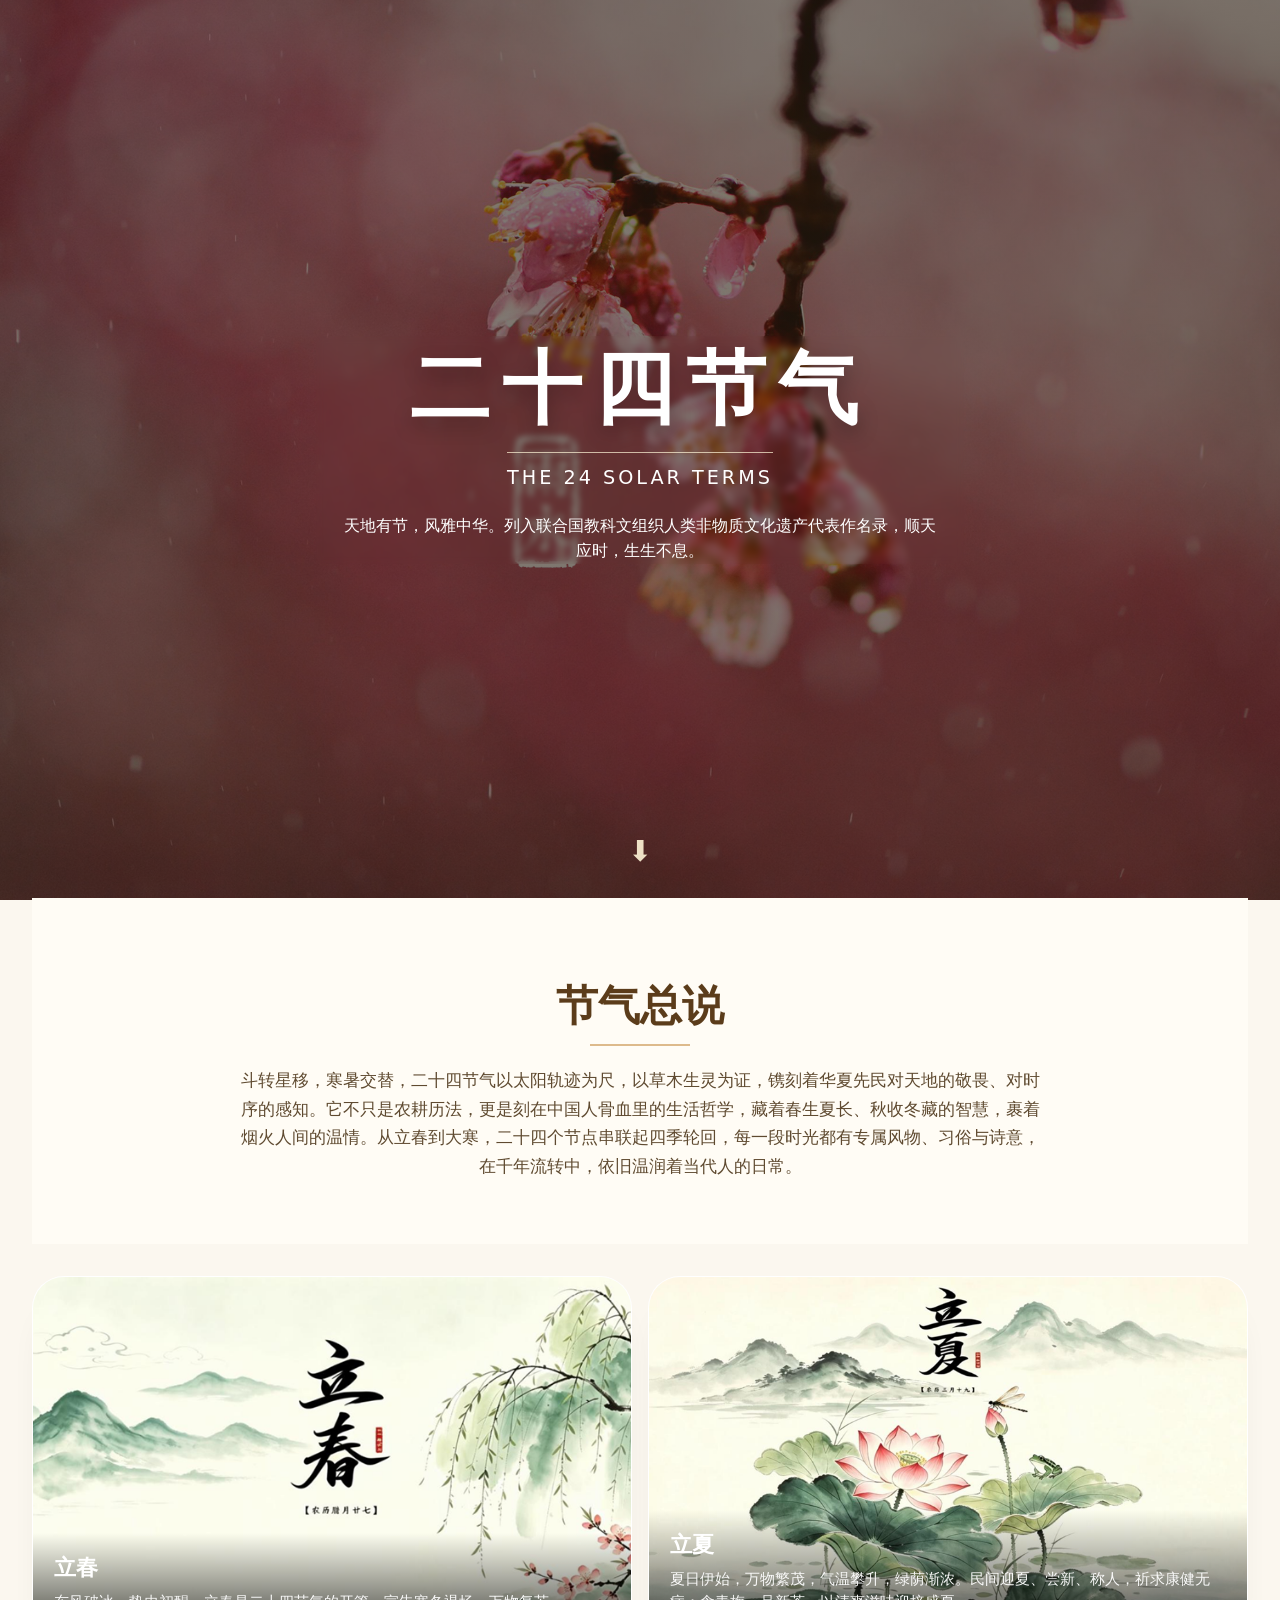
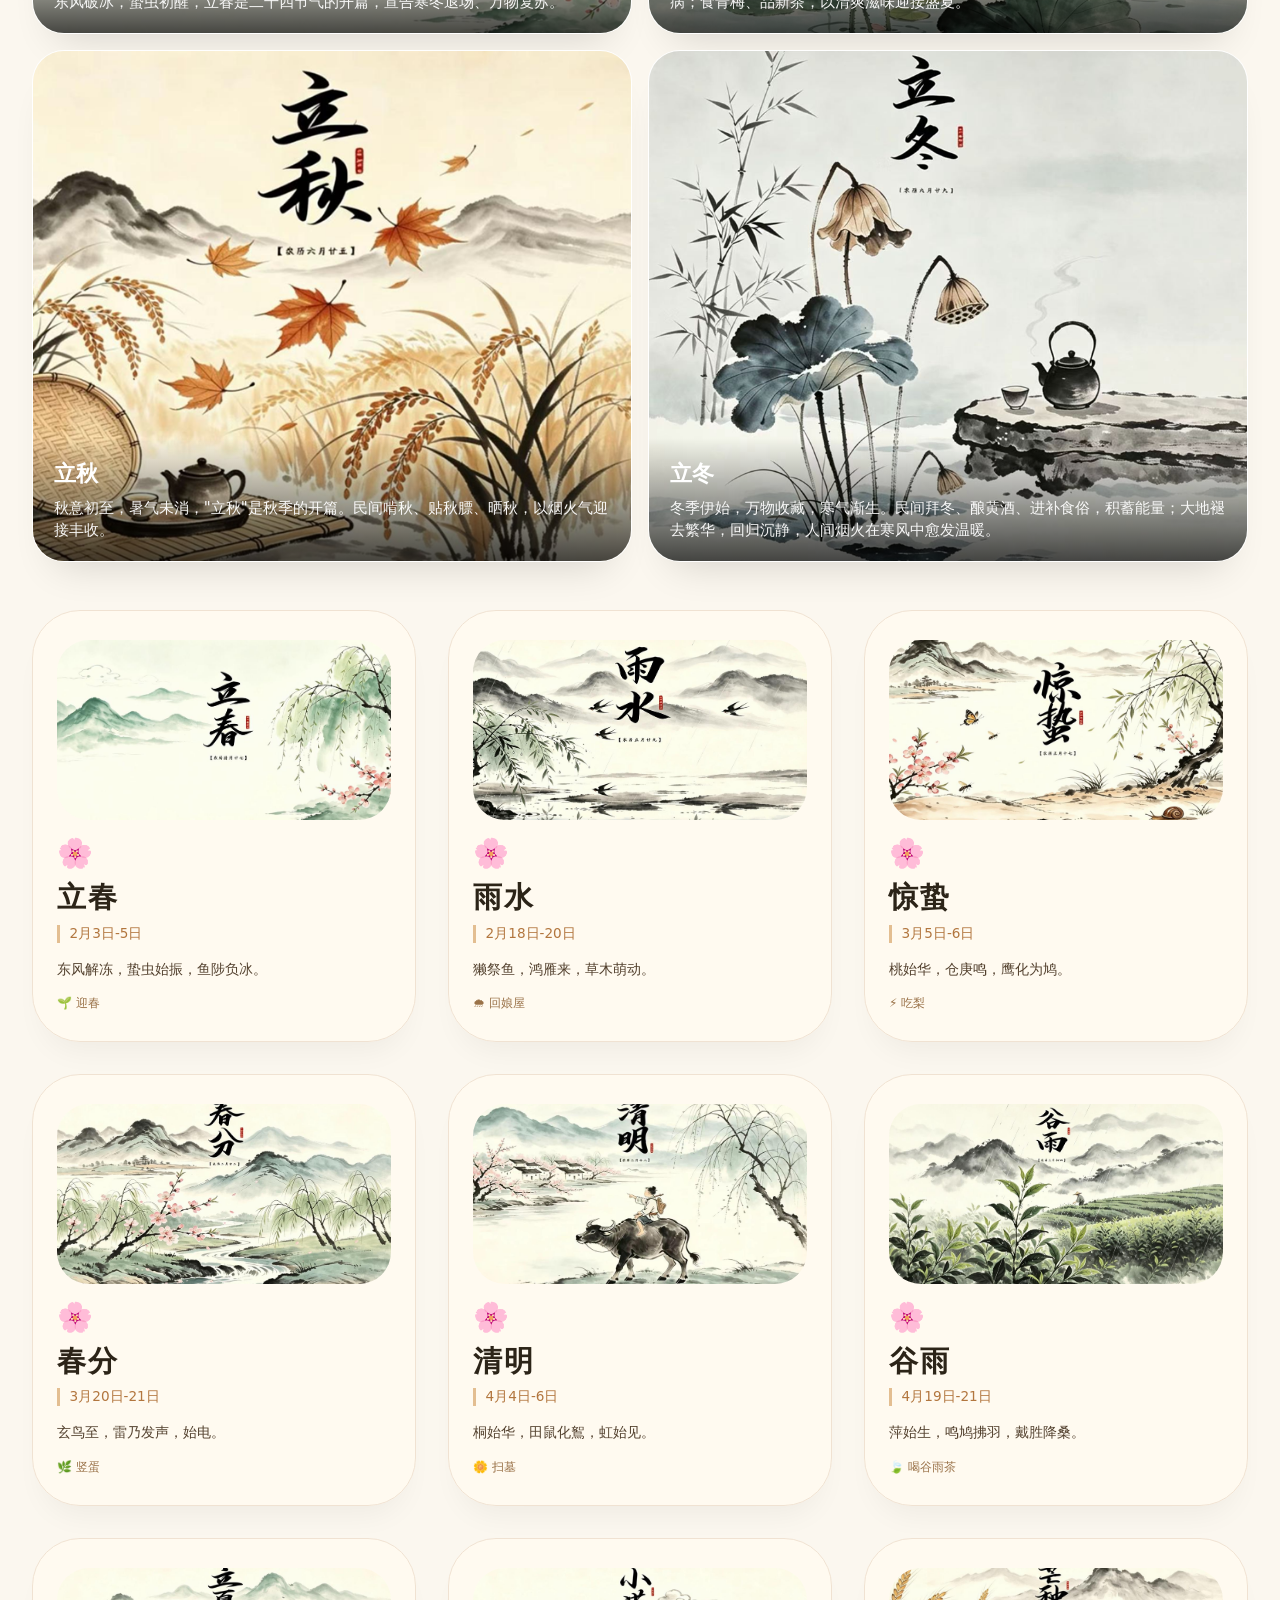
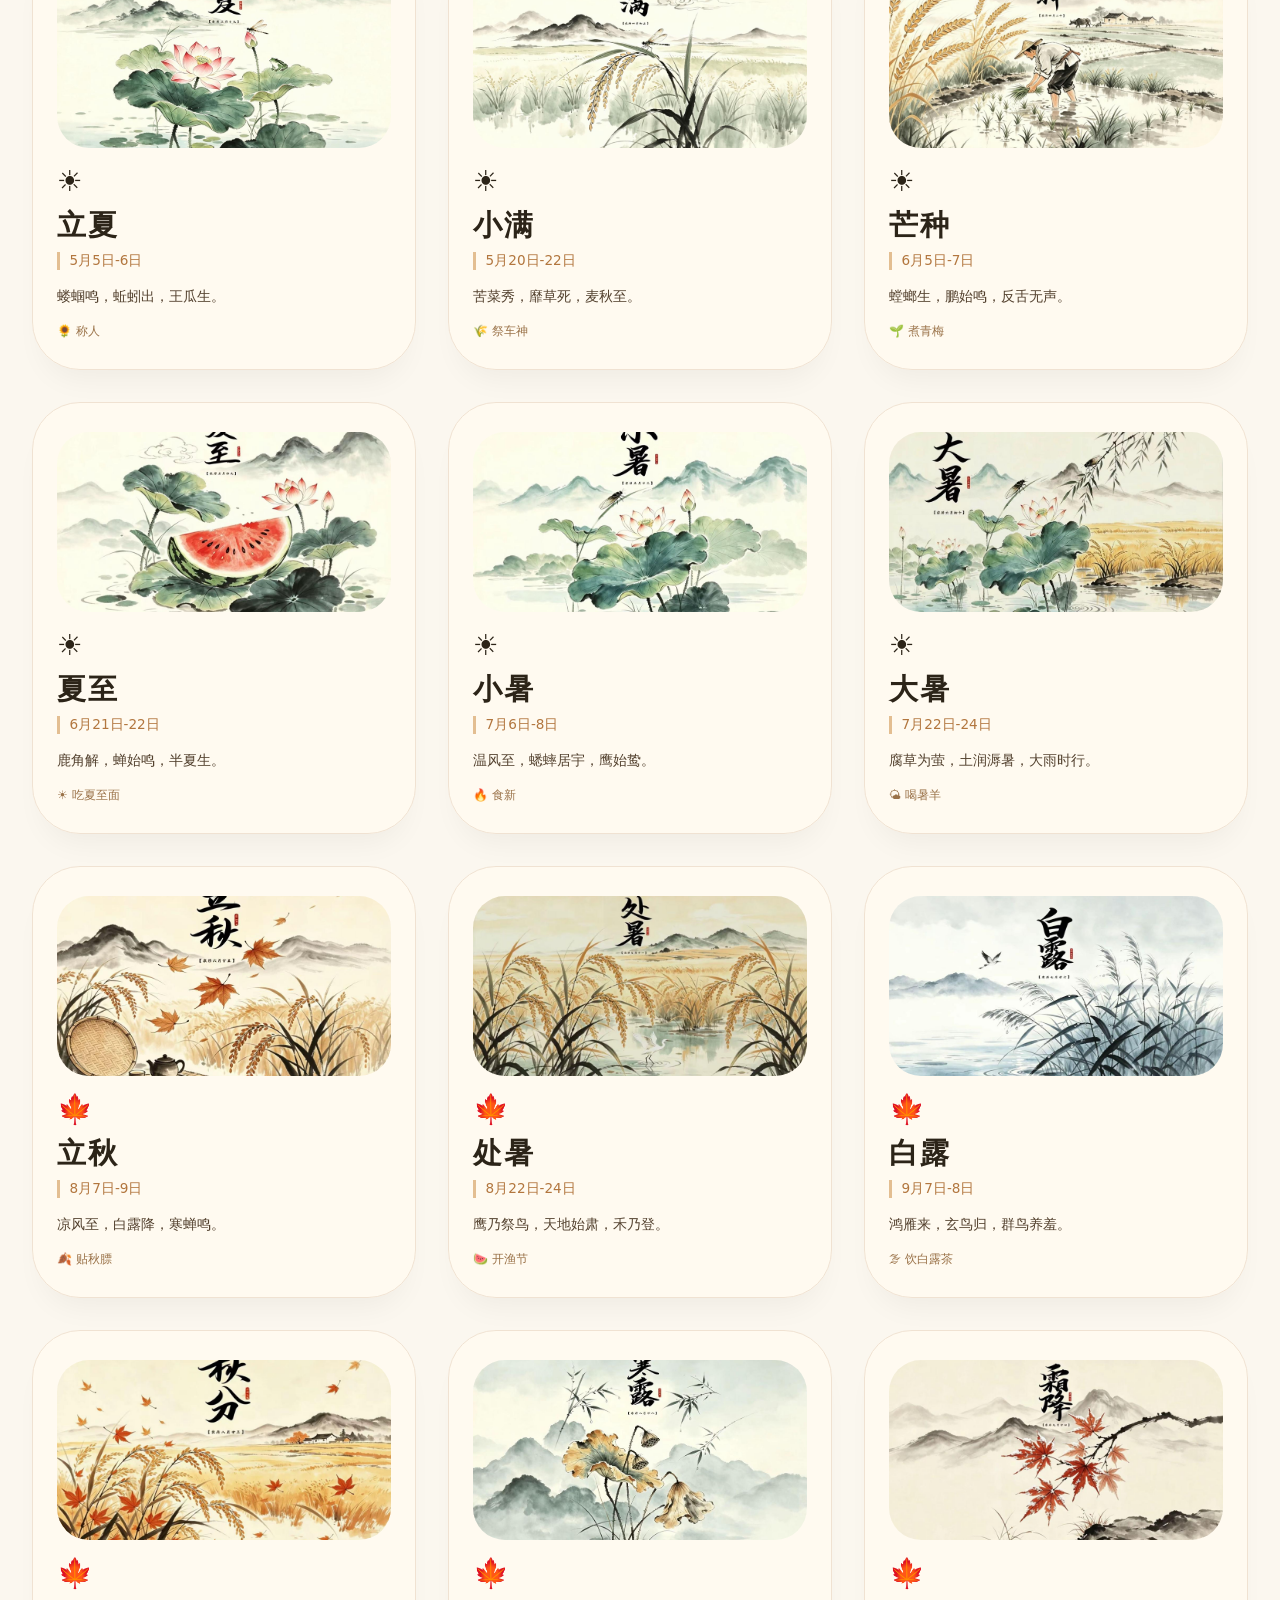
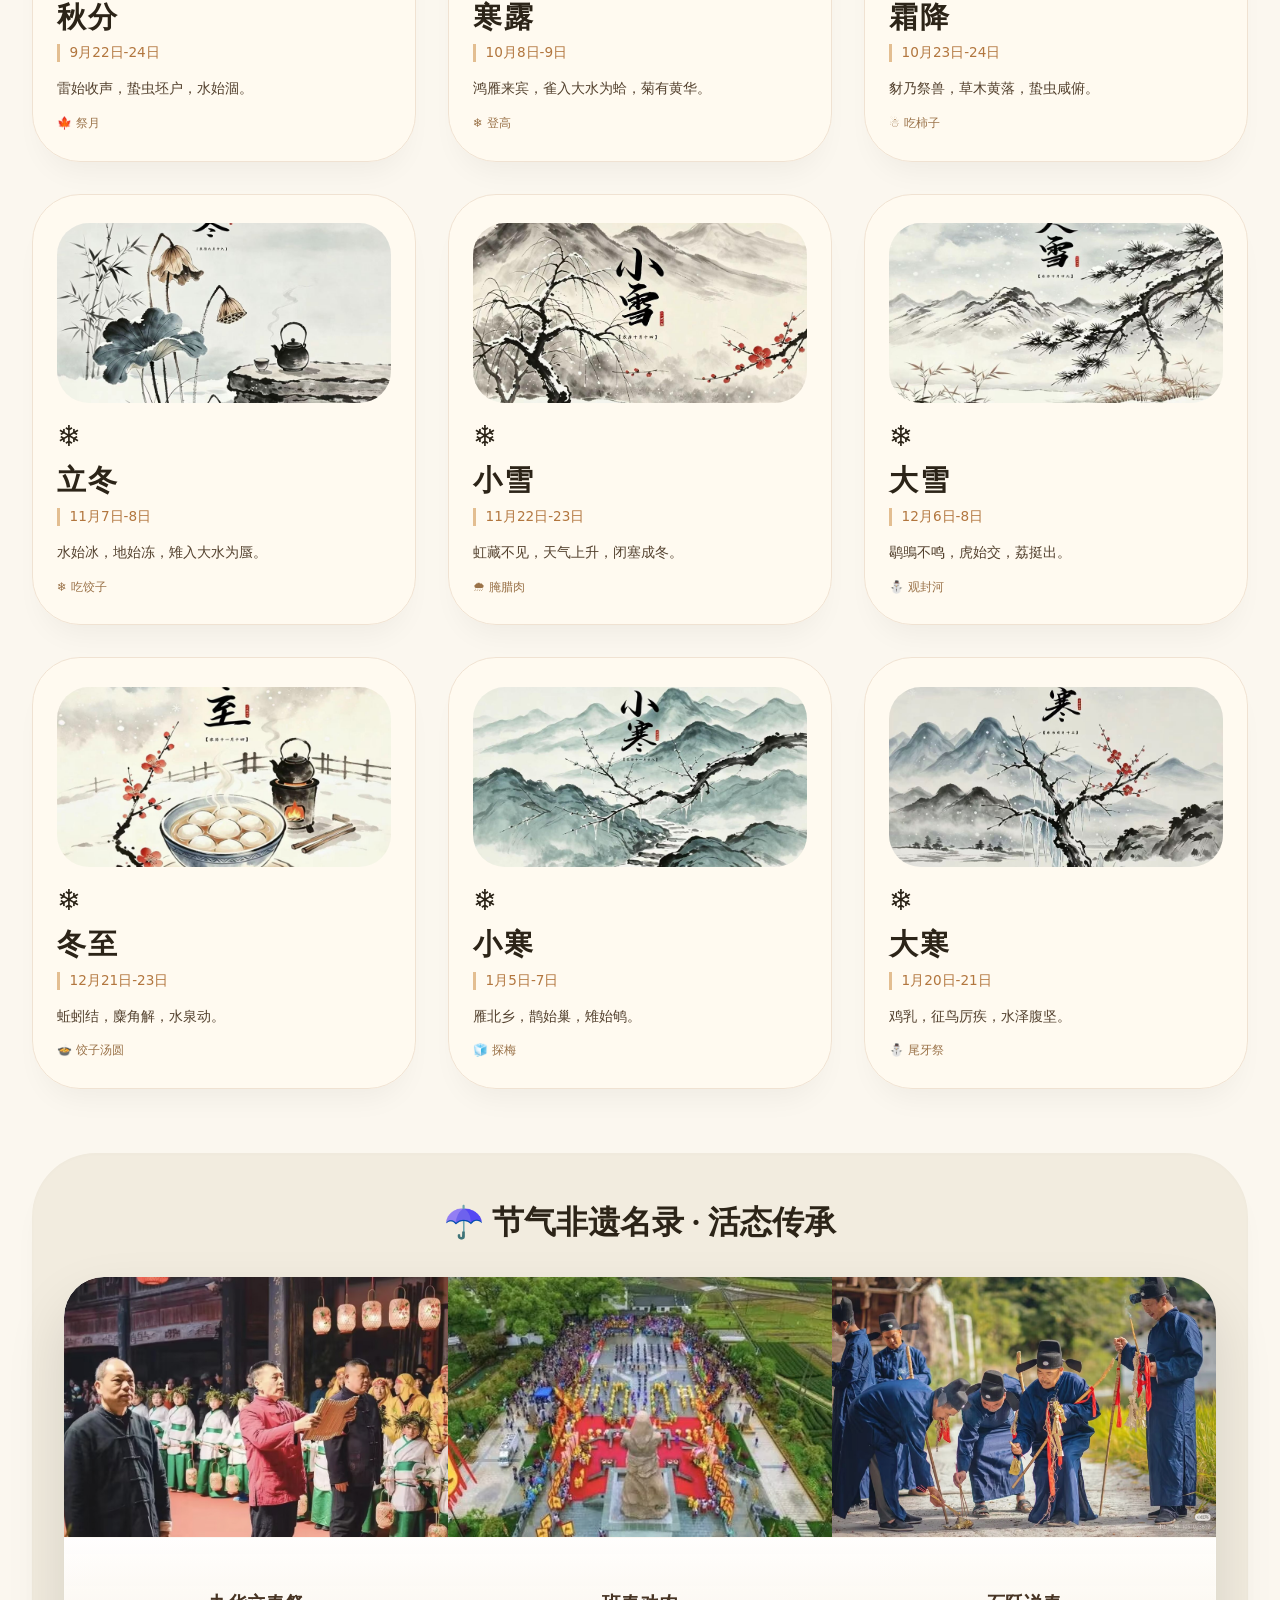
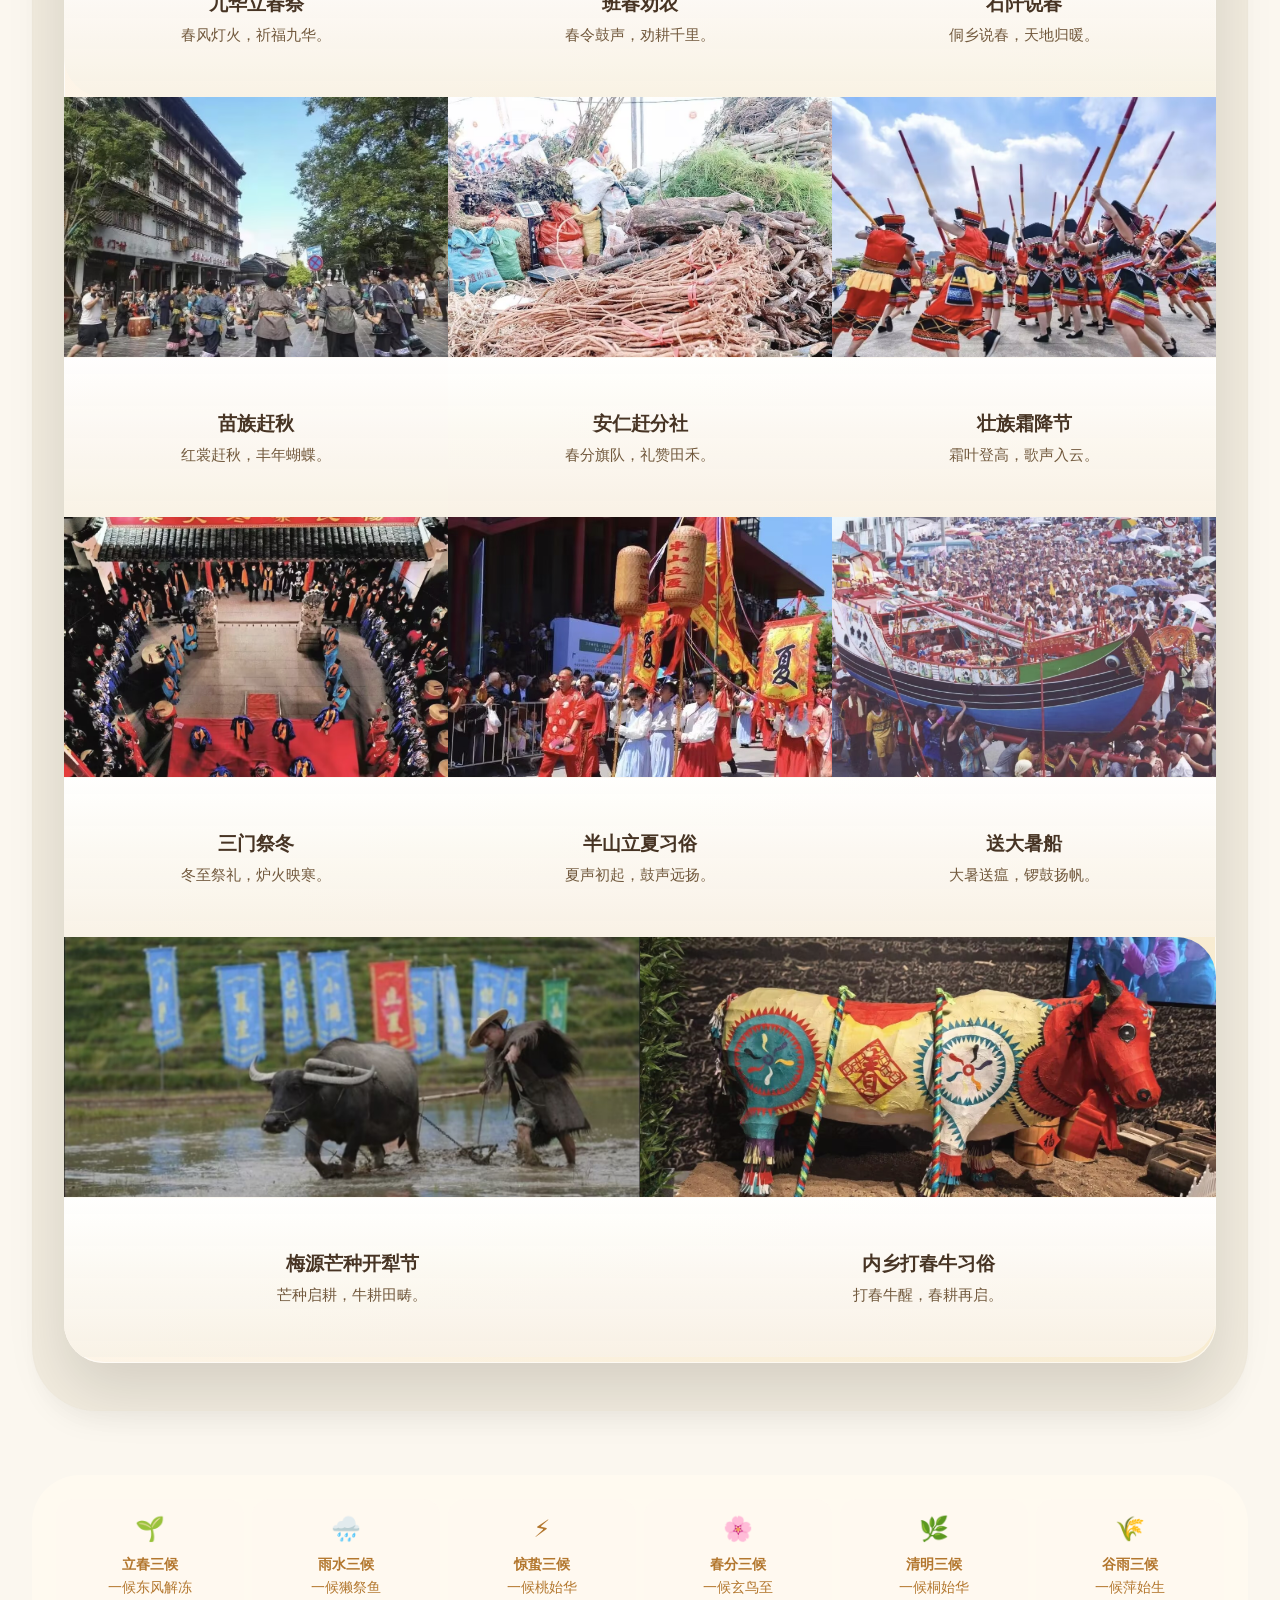
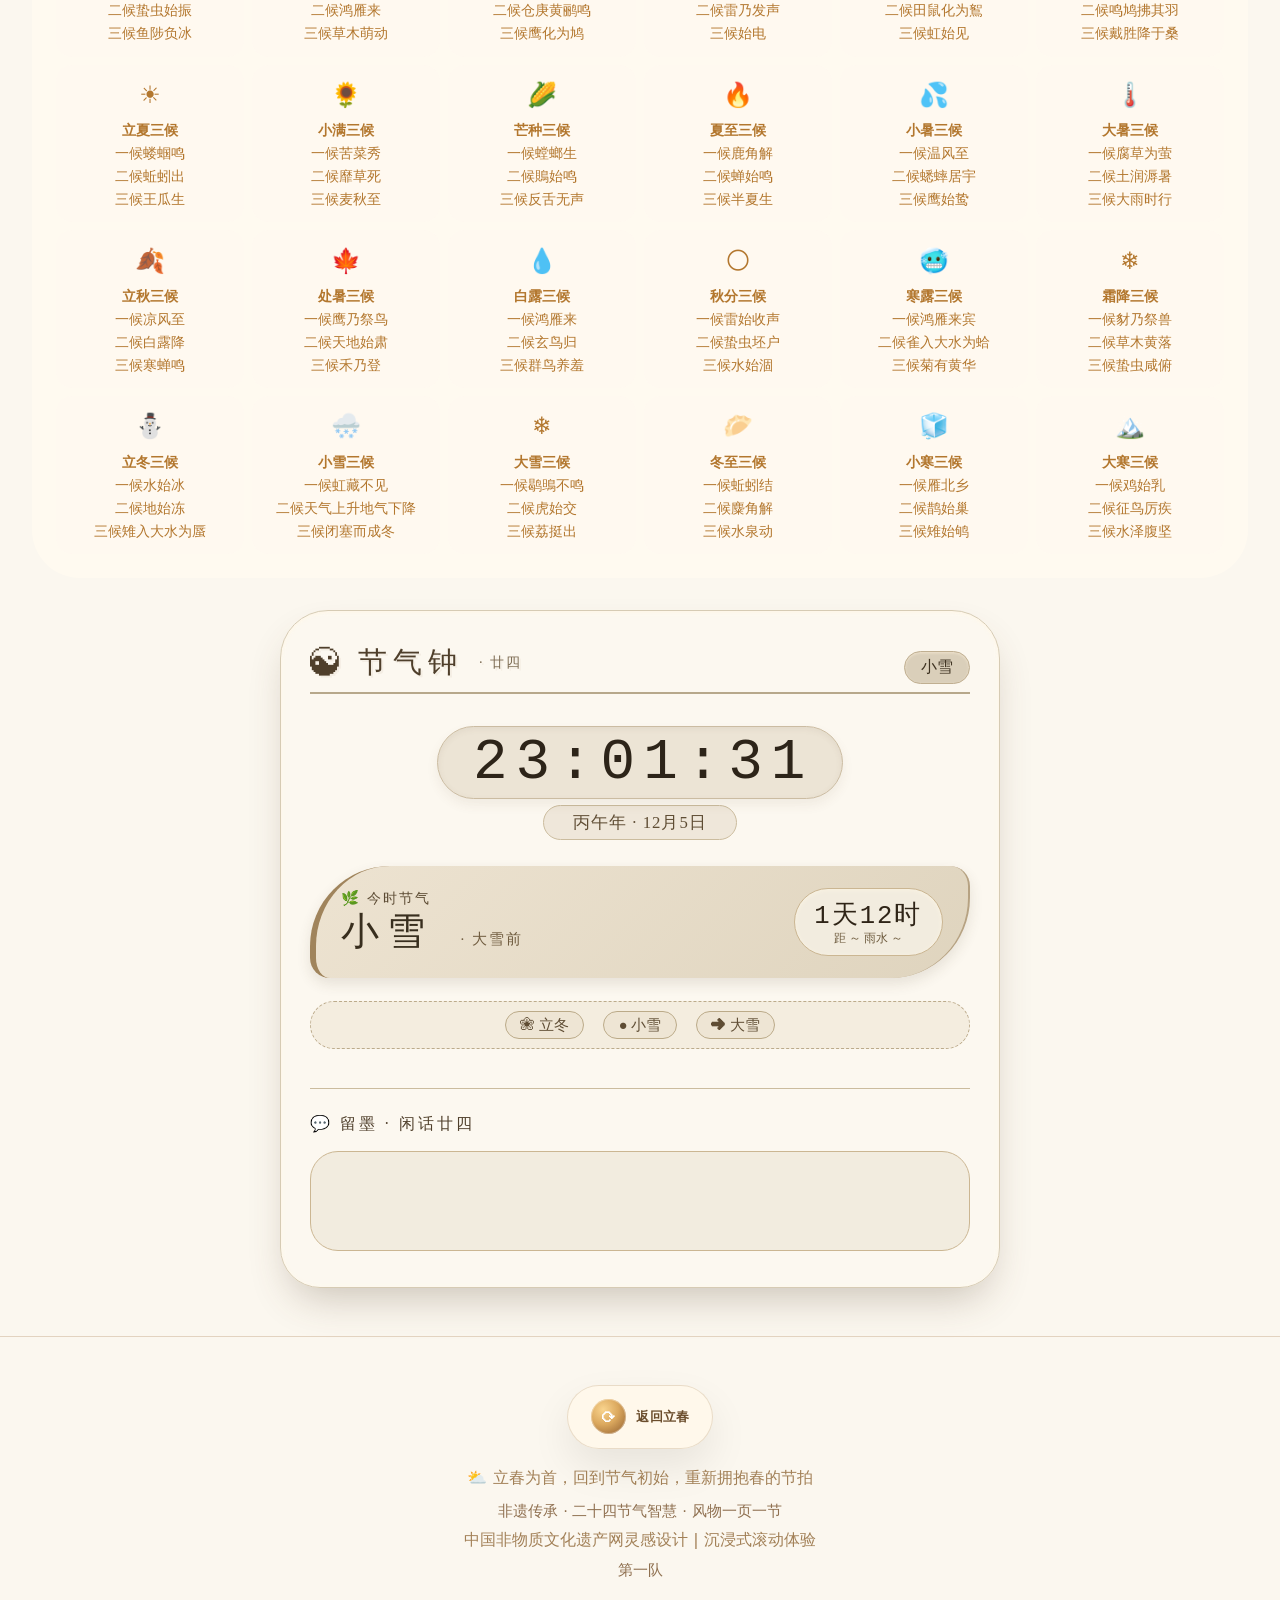
==== index.html @ d9b288ed "加节气钟和对话框" ====
﻿<!DOCTYPE html>
<html lang="zh-CN">
<head>
    <meta charset="UTF-8">
    <meta name="viewport" content="width=device-width, initial-scale=1.0, viewport-fit=cover">
    <title>岁时记·二十四节气 | 非遗文化沉浸式体验</title>
    <!-- 本地化资源：不使用外部 CDN 链接 -->
    <style>
        * {
            margin: 0;
            padding: 0;
            box-sizing: border-box;
        }

        body {
            background-color: #fbf7ef;
            font-family: 'Inter', 'Noto Serif SC', system-ui, sans-serif;
            color: #2c2418;
            overflow-x: hidden;
        }

        /* 平滑滚动 & 视差预备 */
        html {
            scroll-behavior: smooth;
        }

        /* 自定义滚动条保持质感 */
        ::-webkit-scrollbar {
            width: 6px;
        }
        ::-webkit-scrollbar-track {
            background: #ede3d3;
        }
        ::-webkit-scrollbar-thumb {
            background: #c2a071;
            border-radius: 12px;
        }

        /* 全屏 Hero 视差区 */
        .hero-parallax {
            position: relative;
            height: 100vh;
            min-height: 700px;
            /* 使用本地图片：将图片放在与 HTML 同目录，写 url('./background.jpg');
               或放在 images 子文件夹时写 url('./images/bg.jpg'); */
            background: url('./image/背景图雨水.jpg') center/cover no-repeat fixed;
            display: flex;
            align-items: center;
            justify-content: center;
            text-align: center;
            color: white;
            isolation: isolate;
        }
        .hero-parallax::before {
            content: "";
            position: absolute;
            inset: 0;
            background: linear-gradient(120deg, rgba(30, 20, 10, 0.55), rgba(50, 35, 20, 0.65));
            z-index: 1;
        }
        .hero-content {
            position: relative;
            z-index: 2;
            max-width: 900px;
            padding: 0 1.5rem;
            backdrop-filter: blur(3px);
            animation: fadeInUp 1.2s ease-out;
        }
        .slide-section {
            opacity: 0;
            transform: translateY(40px);
            transition: opacity 0.8s ease, transform 0.8s ease;
        }
        .slide-section.reveal {
            opacity: 1;
            transform: translateY(0);
        }
        .slide-left {
            transform: translateX(-40px);
        }
        .slide-right {
            transform: translateX(40px);
        }
        .slide-left.reveal,
        .slide-right.reveal {
            transform: translateX(0);
        }
        .hero-content h1 {
            font-size: 5rem;
            font-weight: 800;
            font-family: 'Noto Serif SC', serif;
            letter-spacing: 12px;
            text-shadow: 0 8px 20px rgba(0,0,0,0.25);
            margin-bottom: 0.5rem;
        }
        .hero-content .sub {
            font-size: 1.2rem;
            letter-spacing: 3px;
            border-top: 1px solid rgba(255,245,215,0.7);
            display: inline-block;
            padding-top: 0.8rem;
            font-weight: 300;
        }
        .hero-content p {
            margin-top: 1.5rem;
            font-size: 1rem;
            max-width: 600px;
            margin-left: auto;
            margin-right: auto;
            line-height: 1.6;
            font-weight: 300;
        }
        .scroll-indicator {
            position: absolute;
            bottom: 32px;
            left: 50%;
            transform: translateX(-50%);
            z-index: 3;
            color: rgba(255,245,215,0.9);
            font-size: 1.8rem;
            animation: bounce 2s infinite;
            cursor: pointer;
        }

        /* 主要容器 */
        .container {
            max-width: 1400px;
            margin: 0 auto;
            padding: 0 2rem;
        }

        /* 节气引言区 */
        .intro-section {
            text-align: center;
            padding: 5rem 1rem 4rem;
            background: #fffcf5;
            margin-top: -2px;
            position: relative;
            z-index: 5;
        }
        .intro-section h2 {
            font-size: 2.6rem;
            font-family: 'Noto Serif SC', serif;
            color: #5b3c1a;
            position: relative;
            display: inline-block;
        }
        .intro-section h2:after {
            content: '';
            position: absolute;
            bottom: -12px;
            left: 20%;
            width: 60%;
            height: 2px;
            background: #ddba8b;
        }
        .intro-text {
            max-width: 800px;
            margin: 2rem auto 0;
            font-size: 1.05rem;
            line-height: 1.7;
            color: #5f4a30;
        }

        .season-gallery {
            margin: 2rem 0 3rem;
            display: grid;
            gap: 1rem;
        }
        .season-row {
            display: grid;
            grid-template-columns: repeat(2, 1fr);
            gap: 1rem;
        }
                                        .season-card {
            position: relative;
            border-radius: 32px;
            overflow: hidden;
            min-height: 260px;
            box-shadow: 0 26px 40px -24px rgba(0,0,0,0.16);
            border: 1px solid rgba(255,255,255,0.7);
            background: #fff;
            opacity: 0;
            transform: translateY(40px);
            transition: opacity 1.2s ease, transform 1.2s ease;
        }
        .season-card.reveal {
            opacity: 1;
            transform: translateY(0);
        }
        .season-card.delay {
            transition-delay: 0.3s;
        }
        .season-card.delay2 {
            transition-delay: 0.6s;
        }
        .season-card.delay3 {
            transition-delay: 0.9s;
        }
        .season-card img {
            width: 100%;
            height: 100%;
            object-fit: cover;
            display: block;
        }
        .season-info {
            position: absolute;
            left: 0;
            right: 0;
            bottom: 0;
            padding: 1.2rem 1.3rem;
            background: linear-gradient(180deg, rgba(0,0,0,0) 0%, rgba(0,0,0,0.72) 100%);
            color: #fff;
        }
        .season-info h3 {
            margin: 0 0 0.5rem;
            font-size: 1.4rem;
            font-family: 'Noto Serif SC', serif;
        }
        .season-info p {
            margin: 0;
            font-size: 0.95rem;
            line-height: 1.5;
            color: rgba(255,255,255,0.94);
        }

        /* 节气卡片网格 + 微视差滚动触发效果 */
        /* 全屏节气展示 */
        #termFullView {
            display: none;
            position: fixed;
            inset: 0;
            z-index: 1200;
            background: #000 center/cover no-repeat fixed;
            justify-content: center;
            align-items: center;
            color: #fff;
            opacity: 0;
            transition: opacity 420ms ease;
        }
        #termFullView.active { opacity: 1; }
        #termFullView .overlay {
            position: absolute;
            inset: 0;
            background: rgba(6,6,6,0.45);
            backdrop-filter: blur(4px);
        }
        #termFullView .term-card {
            position: relative;
            z-index: 2;
            max-width: 1100px;
            width: calc(100% - 4rem);
            margin: 2rem;
            background: linear-gradient(180deg, rgba(255,255,255,0.04), rgba(0,0,0,0.18));
            border-radius: 18px;
            padding: 2rem;
            box-shadow: 0 30px 60px rgba(0,0,0,0.6);
        }
        #termFullView .term-card h2 { margin: 0 0 0.6rem; font-family: 'Noto Serif SC', serif; font-size: 2.6rem; }
        #termFullView .term-card p { color: rgba(255,255,255,0.95); line-height:1.8; }
        #termFullView .term-card .term-content { font-size: 1.05rem; max-height: 42vh; overflow: auto; }
        #termFullView .term-card .term-poem { margin-top:1rem; color:#f6e8d1; font-style:italic; font-size:0.98rem; }
        #termFullView .close-full {
            position: absolute;
            top: 26px;
            right: 28px;
            z-index: 1300;
            background: rgba(0,0,0,0.45);
            border: 1px solid rgba(255,255,255,0.08);
            color: #fff;
            padding: 0.6rem 0.9rem;
            border-radius: 999px;
            cursor: pointer;
            font-size: 1rem;
        }
        #termFullView .term-full-nav {
            position: absolute;
            top: 24px;
            left: 50%;
            transform: translateX(-50%);
            width: min(90%, 1100px);
            z-index: 1300;
            background: rgba(0,0,0,0.34);
            backdrop-filter: blur(10px);
            border: 1px solid rgba(255,255,255,0.15);
            border-radius: 14px;
            overflow: hidden;
        }
        #termFullView .term-full-nav:hover .thumbs-wrap {
            max-height: 340px;
            opacity: 1;
        }
        #termFullView .nav-head {
            display: flex;
            align-items: center;
            justify-content: space-between;
            padding: 0.9rem 1rem;
            color: #f9f2de;
            font-size: 0.95rem;
            letter-spacing: 0.04em;
            cursor: pointer;
        }
        #termFullView .nav-head span {
            color: #ffdca4;
            font-weight: 600;
        }
        #termFullView .thumbs-wrap {
            max-height: 0;
            overflow-y: auto;
            transition: max-height 280ms ease, opacity 220ms ease;
            opacity: 0;
            border-top: 1px solid rgba(255,255,255,0.12);
            background: rgba(0,0,0,0.45);
        }
        #termFullView .nav-thumb-list {
            display: grid;
            grid-template-columns: repeat(auto-fit, minmax(140px, 1fr));
            gap: 0.65rem;
            padding: 0.75rem 1rem 0.95rem;
        }
        #termFullView .nav-thumb {
            border-radius: 16px;
            overflow: hidden;
            background: rgba(255,255,255,0.08);
            box-shadow: inset 0 0 0 1px rgba(255,255,255,0.06);
            cursor: pointer;
            transition: transform 180ms ease, box-shadow 180ms ease;
            display: grid;
            grid-template-rows: 110px auto;
        }
        #termFullView .nav-thumb:hover,
        #termFullView .nav-thumb.active {
            transform: translateY(-2px);
            box-shadow: 0 18px 30px rgba(0,0,0,0.22);
        }
        #termFullView .nav-thumb .thumb-image {
            background-size: cover;
            background-position: center;
            min-height: 110px;
        }
        #termFullView .nav-thumb .thumb-label {
            padding: 0.8rem 0.85rem;
            color: #fff;
            font-size: 0.85rem;
            line-height: 1.4;
            background: rgba(0,0,0,0.4);
        }
        #termFullView .nav-thumb .thumb-label strong {
            display: block;
            color: #ffe5b0;
            font-size: 0.92rem;
            margin-bottom: 0.25rem;
        }
        #termFullView .nav-thumb .thumb-label small {
            display: block;
            color: rgba(255,255,255,0.72);
            font-size: 0.78rem;
        }
        /* 左右点击区域切换 */
        #termFullView .nav-left, #termFullView .nav-right {
            position: absolute;
            top: 0; bottom: 0;
            width: 28%;
            z-index: 1250;
            cursor: pointer;
        }
        #termFullView .nav-left { left: 0; }
        #termFullView .nav-right { right: 0; }
        /* 小提示箭头（可保留或隐藏） */
        #termFullView .nav-left:after, #termFullView .nav-right:after {
            content: '';
            position: absolute;
            top: 50%; transform: translateY(-50%);
            width: 48px; height: 48px; opacity: 0.18;
            background-size: contain; background-repeat: no-repeat;
        }
        #termFullView .nav-left:after { left: 24px; background-image: url('data:image/svg+xml;utf8,<svg xmlns="http://www.w3.org/2000/svg" width="48" height="48"><polyline points="32,12 16,24 32,36" stroke="%23fff" stroke-width="3" fill="none" stroke-linecap="round" stroke-linejoin="round"/></svg>'); }
        #termFullView .nav-right:after { right: 24px; background-image: url('data:image/svg+xml;utf8,<svg xmlns="http://www.w3.org/2000/svg" width="48" height="48"><polyline points="16,12 32,24 16,36" stroke="%23fff" stroke-width="3" fill="none" stroke-linecap="round" stroke-linejoin="round"/></svg>'); }
        .grid {
            display: grid;
            grid-template-columns: repeat(auto-fill, minmax(300px, 1fr));
            gap: 2rem;
            margin: 3rem 0 4rem;
        }
        .card {
            background: rgba(255, 250, 240, 0.9);
            border-radius: 48px;
            padding: 1.8rem 1.5rem;
            transition: all 0.4s cubic-bezier(0.2, 0.9, 0.4, 1.1);
            box-shadow: 0 20px 30px -12px rgba(0, 0, 0, 0.05);
            cursor: pointer;
            border: 1px solid #f0e2d2;
            backdrop-filter: blur(2px);
            opacity: 0;
            transform: translateY(35px);
            transition: opacity 0.7s ease, transform 0.6s ease, box-shadow 0.3s;
        }
        .card-image {
            width: 100%;
            height: 180px;
            overflow: hidden;
            border-radius: 32px;
            margin-bottom: 1rem;
        }
        .card-image img {
            width: 100%;
            height: 100%;
            object-fit: cover;
            display: block;
        }
        .card.reveal {
            opacity: 1;
            transform: translateY(0);
        }
        .card:hover {
            transform: translateY(-8px) scale(1.01);
            background: #ffffff;
            box-shadow: 0 30px 40px -18px rgba(80, 50, 20, 0.25);
            border-color: #e2cfb5;
        }
        .season-icon {
            font-size: 1.8rem;
            margin-bottom: 0.5rem;
        }
        .card h3 {
            font-size: 1.8rem;
            font-weight: 700;
            font-family: 'Noto Serif SC', serif;
            margin: 0.3rem 0 0.4rem;
            letter-spacing: 2px;
        }
        .card-date {
            font-size: 0.85rem;
            color: #b2763e;
            margin-bottom: 1rem;
            border-left: 3px solid #e3be91;
            padding-left: 0.6rem;
        }
        .card-desc {
            font-size: 0.9rem;
            line-height: 1.45;
            color: #53412e;
        }
        .custom-tag {
            margin-top: 1rem;
            font-size: 0.75rem;
            color: #9a7248;
            font-weight: 500;
        }

        /* 非遗专题滚动区 — 类似官方展示模块 */
        .heritage-section {
            background: #f2ecdf;
            border-radius: 64px;
            padding: 3rem 2rem;
            margin: 2rem 0 4rem;
            box-shadow: inset 0 1px 4px rgba(0,0,0,0.02), 0 20px 30px -10px rgba(0,0,0,0.05);
        }
        .section-title {
            text-align: center;
            font-size: 2rem;
            font-weight: 600;
            font-family: 'Noto Serif SC', serif;
            margin-bottom: 2rem;
        }
        .section-title i {
            color: #c1945b;
            margin-right: 10px;
        }
        .heritage-bar {
            display: flex;
            align-items: stretch;
            gap: 0;
            margin-top: 1.5rem;
            overflow-x: auto;
            overflow-y: hidden;
            min-height: 420px;
            padding-bottom: 0.35rem;
            transition: transform 260ms ease;
            scroll-behavior: smooth;
            perspective: 1800px;
            background: linear-gradient(90deg, rgba(254,245,232,0.96), rgba(248,236,209,0.98));
            border-radius: 40px;
            box-shadow: inset 0 0 0 1px rgba(255,255,255,0.65), 0 28px 60px rgba(0,0,0,0.12);
        }
        .heritage-bar::-webkit-scrollbar { height: 10px; }
        .heritage-bar::-webkit-scrollbar-thumb { background: rgba(148, 110, 54, 0.35); border-radius: 999px; }
        .heritage-section:hover .heritage-bar {
            transform: scale(1.01);
        }
        .heritage-bar:hover .heritage-block:not(:hover) {
            flex: 0.35 1 0;
            opacity: 0.72;
            transform: translateY(8px) rotateX(3deg) scale(0.96);
        }
        .heritage-bar:hover .heritage-block:nth-child(odd):not(:hover) {
            transform: translateY(10px) rotateX(3deg) rotateY(4deg) scale(0.96);
        }
        .heritage-bar:hover .heritage-block:nth-child(even):not(:hover) {
            transform: translateY(10px) rotateX(3deg) rotateY(-4deg) scale(0.96);
        }
        .heritage-block {
            position: relative;
            flex: 1 1 calc((100% - 0rem) / 11);
            min-width: 6rem;
            min-height: 420px;
            display: flex;
            flex-direction: column;
            border-radius: 0;
            overflow: hidden;
            background: transparent;
            transform-style: preserve-3d;
            transition: flex 420ms cubic-bezier(0.22, 1, 0.36, 1), transform 420ms cubic-bezier(0.22, 1, 0.36, 1), box-shadow 420ms cubic-bezier(0.22, 1, 0.36, 1), opacity 420ms ease;
            transform-origin: center center;
            cursor: pointer;
        }
        .heritage-block:first-child {
            border-top-left-radius: 40px;
            border-bottom-left-radius: 40px;
        }
        .heritage-block:last-child {
            border-top-right-radius: 40px;
            border-bottom-right-radius: 40px;
        }
        .heritage-block:hover,
        .heritage-block:focus-within {
            flex: 6 1 0;
            transform: translateY(-28px) rotateX(10deg) rotateY(2deg) scale(1.08);
            box-shadow: 0 50px 140px rgba(0,0,0,0.34);
            opacity: 1;
            z-index: 3;
        }
        .heritage-block:hover::after {
            content: '';
            position: absolute;
            inset: 0;
            box-shadow: inset 0 0 0 1px rgba(255,255,255,0.15), 0 18px 40px rgba(0,0,0,0.18);
            pointer-events: none;
            opacity: 1;
            transition: opacity 260ms ease;
        }
        .heritage-block::before {
            content: '';
            position: absolute;
            inset: 0;
            background: rgba(255,255,255,0.045);
            pointer-events: none;
        }
        .heritage-block .block-image {
            min-height: 260px;
            background-size: cover;
            background-position: center;
            transition: transform 260ms ease;
        }
        .heritage-block:hover .block-image {
            transform: scale(1.08) translateY(-6px);
        }
        .heritage-block .block-caption {
            padding: 1.4rem 1.2rem 1.2rem;
            text-align: center;
            flex: 1;
            display: flex;
            flex-direction: column;
            justify-content: center;
            gap: 0.6rem;
            background: linear-gradient(180deg, rgba(255,255,255,0.94), rgba(248,241,228,0.92));
            border-top: 1px solid rgba(255,255,255,0.45);
        }
        .heritage-block h4 {
            margin: 0;
            font-size: 1.18rem;
            color: #3f2b1a;
            line-height: 1.2;
        }
        .heritage-block p {
            margin: 0;
            color: #6b5134;
            font-size: 0.92rem;
            line-height: 1.55;
            max-height: 5rem;
            overflow: hidden;
            text-overflow: ellipsis;
        }
        .heritage-block .block-extra {
            position: absolute;
            left: 0;
            right: 0;
            bottom: 0;
            padding: 1rem 1rem 1.2rem;
            background: rgba(16,16,16,0.75);
            color: #fff;
            transform: translateY(100%);
            opacity: 0;
            transition: transform 260ms ease, opacity 260ms ease;
            backdrop-filter: blur(10px);
            display: flex;
            flex-direction: column;
            gap: 0.6rem;
        }
        .heritage-block:hover .block-extra,
        .heritage-block:focus-within .block-extra {
            transform: translateY(0);
            opacity: 1;
        }
        .heritage-block .block-extra h5 {
            margin: 0;
            font-size: 1rem;
            color: #ffe9b7;
            letter-spacing: 0.04em;
        }
        .heritage-block .block-extra p {
            margin: 0;
            font-size: 0.88rem;
            line-height: 1.6;
            color: rgba(255,255,255,0.9);
        }
        .heritage-block .detail-image {
            min-height: 120px;
            background-size: cover;
            background-position: center;
            border-radius: 18px;
            opacity: 0.95;
        }
        @media (max-width: 1300px) {
            .heritage-bar {
                flex-wrap: wrap;
            }
            .heritage-block {
                min-width: calc(33.333% - 0.75rem);
            }
            .heritage-block:hover,
            .heritage-block:focus-within {
                flex: 1 1 calc(33.333% - 0.75rem);
            }
        }
        @media (max-width: 900px) {
            .heritage-block {
                min-width: calc(50% - 0.75rem);
            }
            .heritage-block:hover,
            .heritage-block:focus-within {
                flex: 1 1 calc(50% - 0.75rem);
            }
        }
        @media (max-width: 640px) {
            .heritage-bar {
                flex-wrap: nowrap;
                overflow-x: auto;
                min-height: auto;
            }
            .heritage-block {
                min-width: 80vw;
                flex: 0 0 80vw;
            }
            .heritage-block:hover,
            .heritage-block:focus-within {
                flex: 0 0 90vw;
            }
        }
        @media (max-width: 720px) {
            .heritage-bar {
                flex-direction: column;
            }
            .heritage-block {
                min-width: 100%;
                flex: 1 1 auto;
            }
            .heritage-block:hover,
            .heritage-block:focus-within {
                transform: none;
            }
        }

        /* 节气韵味花信风格 */
        .flower-news {
            display: grid;
            grid-template-columns: repeat(6, 1fr);
            gap: 0.5rem;
            background: #fffaf0;
            border-radius: 48px;
            padding: 1.5rem;
            margin: 2rem 0;
            font-size: 0.9rem;
            line-height: 1.6;
        }
        .flower-item {
            text-align: center;
            padding: 0.7rem 0.5rem;
            border-radius: 16px;
            background: rgba(255, 248, 240, 0.6);
            transition: transform 0.2s ease, background 0.2s ease;
        }
        .flower-item:hover {
            background: rgba(255, 255, 245, 1);
            transform: translateY(-2px);
        }
        .flower-item span {
            display: block;
            font-size: 1.5rem;
            margin-bottom: 0.3rem;
        }
        /* 三候列表响应式适配 */
        @media (max-width: 1200px) {
            .flower-news { grid-template-columns: repeat(4, 1fr); }
        }
        @media (max-width: 900px) {
            .flower-news { grid-template-columns: repeat(3, 1fr); }
        }
        @media (max-width: 600px) {
            .flower-news { grid-template-columns: repeat(2, 1fr); }
        }
        @media (max-width: 400px) {
            .flower-news { grid-template-columns: 1fr; }
        }

                /* 模态框高级 */
        .modal {
            display: none;
            position: fixed;
            top: 0; left: 0;
            width: 100%; height: 100%;
            background: rgba(20, 12, 5, 0.85);
            backdrop-filter: blur(10px);
            z-index: 1000;
            justify-content: center;
            align-items: center;
        }
        .modal-card {
            background: #fffcf2;
            max-width: 550px;
            width: 90%;
            border-radius: 64px;
            padding: 2rem;
            position: relative;
            box-shadow: 0 30px 45px rgba(0,0,0,0.3);
            animation: modalPop 0.35s;
        }
        @keyframes modalPop {
            from { opacity: 0; transform: scale(0.95); }
            to { opacity: 1; transform: scale(1); }
        }
        .close-modal {
            position: absolute;
            top: 20px; right: 28px;
            font-size: 2rem;
            cursor: pointer;
        }
                /* ===== 节气钟样式 ===== */
        .solar-clock-section {
            max-width: 720px;
            width: 100%;
            margin: 0 auto 2.5rem;
            background: rgba(252, 249, 240, 0.75);
            backdrop-filter: blur(4px);
            border-radius: 48px 48px 40px 40px;
            padding: 2rem 1.8rem 2.2rem;
            box-shadow: 0 20px 40px -12px rgba(90, 70, 50, 0.3), inset 0 1px 4px rgba(255, 245, 225, 0.8);
            border: 1px solid #d6cbb4;
            font-family: 'Noto Serif SC', '华文楷体', 'KaiTi', 'SimSun', serif;
        }
        .solar-clock-section .header {
            display: flex;
            flex-wrap: wrap;
            justify-content: space-between;
            align-items: baseline;
            border-bottom: 2px solid #b7a88b;
            padding-bottom: 0.5rem;
            margin-bottom: 2rem;
        }
        .solar-clock-section .header h1 {
            font-size: 1.8rem;
            font-weight: 500;
            letter-spacing: 6px;
            color: #4f3f2b;
            text-shadow: 2px 2px 0 rgba(180, 150, 120, 0.1);
            display: flex;
            align-items: center;
            gap: 0.4rem;
            margin: 0;
        }
        .solar-clock-section .header h1 small {
            font-size: 0.9rem;
            font-weight: 300;
            letter-spacing: 2px;
            color: #7b6a51;
            margin-left: 0.6rem;
        }
        .solar-clock-section .chinese-now {
            font-size: 1rem;
            background: #dacfba;
            padding: 0.3rem 1rem;
            border-radius: 30px;
            color: #3f3322;
            border: 1px solid #c0af91;
            box-shadow: inset 0 1px 3px rgba(255, 242, 220, 0.6);
            white-space: nowrap;
        }
        .clock-display {
            display: flex;
            flex-direction: column;
            align-items: center;
            margin-bottom: 1.6rem;
        }
        .clock-display .digital-clock {
            font-size: 3.6rem;
            font-weight: 400;
            letter-spacing: 8px;
            color: #2d2419;
            background: #ece4d5;
            padding: 0.2rem 1.8rem 0.2rem 2.2rem;
            border-radius: 60px;
            display: inline-block;
            border: 1px solid #cbbca2;
            box-shadow: inset 0 2px 6px rgba(110, 85, 60, 0.08), 0 6px 12px rgba(100, 80, 55, 0.08);
            font-family: 'Noto Serif SC', 'Courier New', monospace;
            backdrop-filter: blur(2px);
            margin-bottom: 0.4rem;
        }
        .clock-display .date-tag {
            display: flex;
            gap: 1.2rem;
            font-size: 1.05rem;
            color: #5f4d34;
            background: #efe7da;
            padding: 0.3rem 1.8rem;
            border-radius: 40px;
            border: 1px solid #cbbc9e;
            letter-spacing: 1px;
        }
        .solar-term-card {
            background: #e6ddcb;
            border-radius: 80px 20px 80px 20px;
            padding: 1.4rem 1.6rem;
            margin: 1.6rem 0 1.4rem;
            border-left: 6px solid #a0845c;
            border-right: 2px solid #b6a282;
            background: linear-gradient(135deg, #ede3d1, #dfd4be);
            box-shadow: 0 6px 14px rgba(70, 55, 35, 0.12);
        }
        .solar-term-card .term-row {
            display: flex;
            flex-wrap: wrap;
            align-items: center;
            justify-content: space-between;
            gap: 0.8rem 0.2rem;
        }
        .solar-term-card .term-label {
            font-size: 0.9rem;
            color: #5b4a32;
            letter-spacing: 2px;
            font-weight: 400;
        }
        .solar-term-card .term-name {
            font-size: 2.4rem;
            font-weight: 500;
            color: #382e1e;
            letter-spacing: 8px;
            line-height: 1.2;
        }
        .solar-term-card .term-name small {
            font-size: 0.95rem;
            letter-spacing: 2px;
            color: #6f5b3e;
            margin-left: 0.6rem;
        }
        .solar-term-card .countdown-box {
            background: #f2ecdf;
            padding: 0.5rem 1.2rem;
            border-radius: 60px;
            border: 1px solid #cbb692;
            box-shadow: inset 0 1px 4px #faf3e2;
            min-width: 130px;
            text-align: center;
        }
        .solar-term-card .countdown-number {
            font-size: 1.6rem;
            font-weight: 400;
            letter-spacing: 2px;
            color: #2f2417;
            font-family: 'Noto Serif SC', monospace;
        }
        .solar-term-card .countdown-label {
            font-size: 0.75rem;
            color: #6d5a3d;
            display: block;
            margin-top: -2px;
        }
        .sub-term-hint {
            display: flex;
            justify-content: center;
            gap: 1.2rem;
            flex-wrap: wrap;
            color: #5f4d34;
            font-size: 0.92rem;
            background: rgba(220, 208, 186, 0.3);
            padding: 0.6rem 0.8rem;
            border-radius: 48px;
            border: 1px dashed #bcab8b;
            margin-top: 0.2rem;
        }
        .sub-term-hint span {
            background: #eee5d4;
            padding: 0.2rem 0.9rem;
            border-radius: 30px;
            border: 1px solid #bbaa88;
        }
        /* 留言板嵌入区域 — Giscus */
        .giscus-placeholder {
            margin-top: 2.4rem;
            padding-top: 1.6rem;
            border-top: 1px solid #cbbc9e;
        }
        .giscus-label {
            display: flex;
            align-items: center;
            gap: 0.6rem;
            color: #4f3f2b;
            margin-bottom: 1rem;
            font-weight: 400;
            letter-spacing: 3px;
        }
        #giscusContainer {
            background: #f2ecdf;
            border-radius: 28px;
            padding: 1rem 0.8rem;
            border: 1px solid #cbb692;
            min-height: 100px;
        }
        @media (max-width: 520px) {
            .solar-clock-section { padding: 1.5rem 1rem; }
            .solar-clock-section .digital-clock { font-size: 2.6rem; letter-spacing: 4px; padding: 0.2rem 1rem; }
            .solar-clock-section .term-name { font-size: 2rem; }
            .solar-clock-section .header h1 { font-size: 1.5rem; }
        }
        footer {
            text-align: center;
            padding: 3rem 2rem 2rem;
            color: #a28057;
            border-top: 1px solid #e3d3c0;
            margin-top: 3rem;
            position: relative;
        }
        .back-to-top {
            display: inline-flex;
            align-items: center;
            justify-content: center;
            gap: 0.65rem;
            margin: 0 auto 1.2rem;
            padding: 0.85rem 1.4rem;
            border-radius: 999px;
            background: rgba(255, 248, 235, 0.96);
            border: 1px solid rgba(162, 128, 87, 0.24);
            color: #6b4d2c;
            font-weight: 700;
            letter-spacing: 0.02em;
            box-shadow: 0 18px 40px rgba(0,0,0,0.08);
            cursor: pointer;
            transition: transform 280ms cubic-bezier(0.22, 1, 0.36, 1), box-shadow 280ms ease, background 280ms ease;
        }
        .back-to-top:hover {
            transform: translateY(-4px) scale(1.02);
            background: rgba(255, 255, 245, 1);
            box-shadow: 0 24px 50px rgba(0,0,0,0.12);
        }
        .back-to-top span {
            display: inline-flex;
            align-items: center;
            justify-content: center;
            width: 2.2rem;
            height: 2.2rem;
            border-radius: 50%;
            background: radial-gradient(circle at 35% 30%, #f9d48e 0%, #dba85e 45%, #8d5b2d 100%);
            color: #fff;
            font-size: 1rem;
            box-shadow: inset 0 0 0 1px rgba(255,255,255,0.35);
        }

        @keyframes fadeInUp {
            from { opacity: 0; transform: translateY(40px);}
            to { opacity: 1; transform: translateY(0);}
        }
        @keyframes bounce {
            0%,100%{ transform: translateX(-50%) translateY(0);}
            50%{ transform: translateX(-50%) translateY(12px);}
        }
                @media (max-width: 780px) {
            .hero-content h1 { font-size: 2.8rem; letter-spacing: 6px; }
            .container { padding: 0 1rem; }
            .grid { gap: 1.2rem; }
                        .season-row { grid-template-columns: 1fr; }
            .season-card { min-height: 200px; }
        }
    </style>
</head>
<body>

<div class="hero-parallax">
    <div class="hero-content">
        <h1>二十四节气</h1>
        <div class="sub">THE 24 SOLAR TERMS</div>
        <p>天地有节，风雅中华。列入联合国教科文组织人类非物质文化遗产代表作名录，顺天应时，生生不息。</p>
    </div>
    <div class="scroll-indicator" id="scrollDownBtn">
        ⬇
    </div>
</div>

<!-- 全屏节气展示容器（点击卡片切换到此视图） -->
<div id="termFullView" role="dialog" aria-hidden="true">
    <div class="overlay" onclick="closeFullTerm()"></div>
    <div class="nav-left" onclick="prevTerm(event)"></div>
    <div class="nav-right" onclick="nextTerm(event)"></div>
    <div class="term-full-nav">
        <div class="nav-head">
            <div>当前节气：<span id="termFullIndex">1</span>/24</div>
        </div>
        <div class="thumbs-wrap">
            <div class="nav-thumb-list" id="termThumbList"></div>
        </div>
    </div>
    <button class="close-full" onclick="closeFullTerm()" aria-label="关闭">✕</button>
    <div class="term-card" id="termCard">
        <h2 id="termFullName">节气</h2>
        <p id="termFullDate" style="color:#f3e6c8; margin:0.2rem 0 1rem;"></p>
        <div id="termFullContent" class="term-content"></div>
        <div id="termFullPoem" class="term-poem"></div>
    </div>
</div>

<div class="container">
    <div class="intro-section slide-section">
        <h2>节气总说</h2>
        <div class="intro-text">
                        斗转星移，寒暑交替，二十四节气以太阳轨迹为尺，以草木生灵为证，镌刻着华夏先民对天地的敬畏、对时序的感知。它不只是农耕历法，更是刻在中国人骨血里的生活哲学，藏着春生夏长、秋收冬藏的智慧，裹着烟火人间的温情。从立春到大寒，二十四个节点串联起四季轮回，每一段时光都有专属风物、习俗与诗意，在千年流转中，依旧温润着当代人的日常。
        </div>
    </div>

    <div class="season-gallery">
        <div class="season-row">
                                    <div class="season-card slide-section">
                <img src="./image/1.立春.png" alt="立春">
                <div class="season-info">
                    <h3>立春</h3>
                    <p>东风破冰，蛰虫初醒，立春是二十四节气的开篇，宣告寒冬退场、万物复苏。</p>
                </div>
            </div>
                                    <div class="season-card slide-section delay">
                <img src="./image/7.立夏.png" alt="立夏">
                <div class="season-info">
                    <h3>立夏</h3>
                    <p>夏日伊始，万物繁茂，气温攀升，绿荫渐浓。民间迎夏、尝新、称人，祈求康健无病；食青梅、品新茶，以清爽滋味迎接盛夏。</p>
                </div>
            </div>
        </div>
        <div class="season-row">
                                    <div class="season-card slide-section delay2">
                <img src="./image/13.立秋.png" alt="立秋">
                <div class="season-info">
                    <h3>立秋</h3>
                    <p>秋意初至，暑气未消，"立秋"是秋季的开篇。民间啃秋、贴秋膘、晒秋，以烟火气迎接丰收。</p>
                </div>
            </div>
                                    <div class="season-card slide-section delay3">
                <img src="./image/19.立冬.png" alt="立冬">
                <div class="season-info">
                    <h3>立冬</h3>
                    <p>冬季伊始，万物收藏，寒气渐生。民间拜冬、酿黄酒、进补食俗，积蓄能量；大地褪去繁华，回归沉静，人间烟火在寒风中愈发温暖。</p>
                </div>
            </div>
        </div>
    </div>

    <!-- 节气网格卡片 (动态js生成) -->
    <div class="grid" id="solarGrid"></div>

    <!-- 非遗扩展模块 横向弹性竖块 -->
    <div class="heritage-section slide-section">
        <div class="section-title">☂️ 节气非遗名录 · 活态传承</div>
        <div class="heritage-bar" id="heritageBar" role="list"></div>
    </div>

    <!-- 花信风及物候文化展示 -->
    <div class="flower-news slide-section" id="flowerNews">
        <div class="flower-item" style="color:#b3772e;"><span>🌱</span><h4>立春三候</h4><p>一候东风解冻<br>二候蛰虫始振<br>三候鱼陟负冰</p></div>
        <div class="flower-item" style="color:#b3772e;"><span>🌧️</span><h4>雨水三候</h4><p>一候獭祭鱼<br>二候鸿雁来<br>三候草木萌动</p></div>
        <div class="flower-item" style="color:#b3772e;"><span>⚡</span><h4>惊蛰三候</h4><p>一候桃始华<br>二候仓庚黄鹂鸣<br>三候鹰化为鸠</p></div>
        <div class="flower-item" style="color:#b3772e;"><span>🌸</span><h4>春分三候</h4><p>一候玄鸟至<br>二候雷乃发声<br>三候始电</p></div>
        <div class="flower-item" style="color:#b3772e;"><span>🌿</span><h4>清明三候</h4><p>一候桐始华<br>二候田鼠化为鴽<br>三候虹始见</p></div>
        <div class="flower-item" style="color:#b3772e;"><span>🌾</span><h4>谷雨三候</h4><p>一候萍始生<br>二候鸣鸠拂其羽<br>三候戴胜降于桑</p></div>
        <div class="flower-item" style="color:#b3772e;"><span>☀️</span><h4>立夏三候</h4><p>一候蝼蝈鸣<br>二候蚯蚓出<br>三候王瓜生</p></div>
        <div class="flower-item" style="color:#b3772e;"><span>🌻</span><h4>小满三候</h4><p>一候苦菜秀<br>二候靡草死<br>三候麦秋至</p></div>
        <div class="flower-item" style="color:#b3772e;"><span>🌽</span><h4>芒种三候</h4><p>一候螳螂生<br>二候鵙始鸣<br>三候反舌无声</p></div>
        <div class="flower-item" style="color:#b3772e;"><span>🔥</span><h4>夏至三候</h4><p>一候鹿角解<br>二候蝉始鸣<br>三候半夏生</p></div>
        <div class="flower-item" style="color:#b3772e;"><span>💦</span><h4>小暑三候</h4><p>一候温风至<br>二候蟋蟀居宇<br>三候鹰始鸷</p></div>
        <div class="flower-item" style="color:#b3772e;"><span>🌡️</span><h4>大暑三候</h4><p>一候腐草为萤<br>二候土润溽暑<br>三候大雨时行</p></div>
        <div class="flower-item" style="color:#b3772e;"><span>🍂</span><h4>立秋三候</h4><p>一候凉风至<br>二候白露降<br>三候寒蝉鸣</p></div>
        <div class="flower-item" style="color:#b3772e;"><span>🍁</span><h4>处暑三候</h4><p>一候鹰乃祭鸟<br>二候天地始肃<br>三候禾乃登</p></div>
        <div class="flower-item" style="color:#b3772e;"><span>💧</span><h4>白露三候</h4><p>一候鸿雁来<br>二候玄鸟归<br>三候群鸟养羞</p></div>
        <div class="flower-item" style="color:#b3772e;"><span>🌕</span><h4>秋分三候</h4><p>一候雷始收声<br>二候蛰虫坯户<br>三候水始涸</p></div>
        <div class="flower-item" style="color:#b3772e;"><span>🥶</span><h4>寒露三候</h4><p>一候鸿雁来宾<br>二候雀入大水为蛤<br>三候菊有黄华</p></div>
        <div class="flower-item" style="color:#b3772e;"><span>❄️</span><h4>霜降三候</h4><p>一候豺乃祭兽<br>二候草木黄落<br>三候蛰虫咸俯</p></div>
        <div class="flower-item" style="color:#b3772e;"><span>⛄</span><h4>立冬三候</h4><p>一候水始冰<br>二候地始冻<br>三候雉入大水为蜃</p></div>
        <div class="flower-item" style="color:#b3772e;"><span>🌨️</span><h4>小雪三候</h4><p>一候虹藏不见<br>二候天气上升地气下降<br>三候闭塞而成冬</p></div>
        <div class="flower-item" style="color:#b3772e;"><span>❄️</span><h4>大雪三候</h4><p>一候鹖鴠不鸣<br>二候虎始交<br>三候荔挺出</p></div>
        <div class="flower-item" style="color:#b3772e;"><span>🥟</span><h4>冬至三候</h4><p>一候蚯蚓结<br>二候麋角解<br>三候水泉动</p></div>
        <div class="flower-item" style="color:#b3772e;"><span>🧊</span><h4>小寒三候</h4><p>一候雁北乡<br>二候鹊始巢<br>三候雉始鸲</p></div>
        <div class="flower-item" style="color:#b3772e;"><span>🏔️</span><h4>大寒三候</h4><p>一候鸡始乳<br>二候征鸟厉疾<br>三候水泽腹坚</p></div>
    </div>

        </div>  <!-- /container -->

    <!-- ===== 节气钟 + 留言板 ===== -->
    <div class="solar-clock-section" id="solarClockSection">
        <div class="header">
            <h1>☯ 节气钟 <small>· 廿四</small></h1>
            <span class="chinese-now" id="currentTermTag">立春</span>
        </div>

        <div class="clock-display">
            <div class="digital-clock" id="clockDisplay">00:00:00</div>
            <div class="date-tag" id="dateDisplay">乙巳年 · 正月廿三</div>
        </div>

        <div class="solar-term-card">
            <div class="term-row">
                <div>
                    <div class="term-label">🌿 今时节气</div>
                    <div class="term-name" id="solarTermName">立春 <small>正月节</small></div>
                </div>
                <div class="countdown-box">
                    <div class="countdown-number" id="countdownDays">--</div>
                    <span class="countdown-label">距 ～ 雨水 ～</span>
                </div>
            </div>
        </div>

        <div class="sub-term-hint">
            <span id="prevTermHint">❀ 大寒</span>
            <span id="currentTermHint">● 立春</span>
            <span id="nextTermHint">➜ 雨水</span>
        </div>

        <div class="giscus-placeholder">
            <div class="giscus-label">💬 留墨 · 闲话廿四</div>
            <div id="giscusContainer">
                <script src="https://giscus.app/client.js"
                    data-repo="uu-er521/24-solar-term"
                    data-repo-id="R_kgDOSgojcA"
                    data-category="General"
                    data-category-id="DIC_kwDOSgojcM4C-AJ6"
                    data-mapping="pathname"
                    data-strict="0"
                    data-reactions-enabled="1"
                    data-emit-metadata="0"
                    data-input-position="bottom"
                    data-theme="preferred_color_scheme"
                    data-lang="zh-CN"
                    crossorigin="anonymous"
                    async>
                </script>
            </div>
        </div>
    </div>

<footer>
    <button class="back-to-top" id="backToTopBtn" aria-label="返回顶部">
        <span>⟳</span>
        返回立春
    </button>
    <div>⛅ 立春为首，回到节气初始，重新拥抱春的节拍</div>
    <div style="margin-top:0.8rem; font-size:0.92rem; color:#8f7050;">非遗传承 · 二十四节气智慧 · 风物一页一节</div>
    <div style="margin-top:0.6rem;">中国非物质文化遗产网灵感设计 | 沉浸式滚动体验</div>
    <div style="margin-top:0.6rem; font-size:0.92rem; color:#8f7050;">第一队</div>
</footer>

<!-- 模态框 -->
<div id="detailModal" class="modal">
    <div class="modal-card">
        <span class="close-modal">&times;</span>
        <h2 id="modalName">节气</h2>
        <p id="modalDate" style="color:#b57a3b; margin: 0.3rem 0 0.8rem;"></p>
        <p id="modalDesc" style="line-height:1.6; margin-bottom:1rem;"></p>
        <div style="background:#f4ecdf; border-radius: 32px; padding: 0.8rem;"><strong>📖 岁时习俗</strong> <span id="modalCustom"></span></div>
    </div>
</div>

<script>
    // 节气完整数据（融合官方文化信息）
    const solarTerms = [
        { name:"立春", date:"2月3日-5日", season:"spring", shortDesc:"东风解冻，蛰虫始振，鱼陟负冰。", custom:"迎春、鞭春牛、咬春", longDesc:"二十四节气之首，万物起始。民间有打春牛、食春饼习俗，象征农耕启动。", content:"东风破冰，蛰虫初醒，立春是二十四节气的开篇，宣告寒冬退场、万物复苏。民间迎春、鞭春牛，祈愿风调雨顺；食春饼、咬春菜，以鲜嫩滋味拥抱新生。这一天，天地间的生机悄然涌动，人间烟火与自然节律同频。\n天文：太阳到达黄经 315°，春季自此开端，天地之气由闭藏转向生发。\n物候：东风解冻，蛰虫始振，鱼上冰。\n习俗：迎春、鞭春牛、咬春，祈愿农事顺遂、年岁丰登。\n饮食：春饼、生菜、萝卜，取迎新之意。\n养生：早睡早起，舒缓情志，护持阳气，勿过早减衣。", poem:"律回岁晚冰霜少，春到人间草木知。便觉眼前生意满，东风吹水绿参差。—— 张栻《立春偶成》" },
        { name:"雨水", date:"2月18日-20日", season:"spring", shortDesc:"獭祭鱼，鸿雁来，草木萌动。", custom:"回娘屋、占稻色", longDesc:"气温回升，降水增多，川西一带出嫁女回娘家探望。", content:"气温回升，降水渐增，春雨润物，大地回暖。民间有回娘家、拉保保的习俗，祈佑孩童安康；湿冷渐消，草木抽芽，人间烟火在淅沥春雨中愈发温柔。此时的雨，是天地写给大地的情诗，温柔且有力量。\n天文：太阳到达黄经 330°，气温回升，降水由雪转雨。\n物候：獭祭鱼，鸿雁来，草木萌动。\n习俗：回娘家、送雨水，感念养育，祈福安康。\n饮食：春笋、蜂蜜、红枣，温润健脾。\n养生：防倒春寒，顾护脾胃，少酸多甘。", poem:"小楼一夜听春雨，深巷明朝卖杏花。矮纸斜行闲作草，晴窗细乳戏分茶。—— 陆游《临安春雨初霁》" },
        { name:"惊蛰", date:"3月5日-6日", season:"spring", shortDesc:"桃始华，仓庚鸣，鹰化为鸠。", custom:"吃梨、祭白虎", longDesc:"春雷乍响，蛰虫惊醒。吃梨寓意远离病害。", content:"春雷乍响，蛰伏生灵破土而出，万物从沉睡中苏醒。古时祭白虎、打小人、熏艾草，驱邪避灾；民间食梨，寓意远离病虫、顺遂安康。一声惊雷，震醒天地，也唤醒了繁忙的春耕。\n天文：太阳到达黄经 345°，春雷乍动，气温显著上升。\n物候：桃始华，仓庚鸣，鹰化为鸠。\n习俗：祭雷神、扫虫祟，祈求无病无灾。\n饮食：梨、芋头、荠菜，润肺清燥。\n养生：疏肝理气，平稳情绪，防肝火上炎。", poem:"微雨众卉新，一雷惊蛰始。田家几日闲，耕种从此起。—— 韦应物《观田家》" },
        { name:"春分", date:"3月20日-21日", season:"spring", shortDesc:"玄鸟至，雷乃发声，始电。", custom:"竖蛋、吃春菜", longDesc:"昼夜均分，民间立蛋游戏，祈求平衡安康。", content:"昼夜均分，寒暑平衡，春色平分人间。民间竖蛋、放风筝、踏青赏春，祭祀祖先；百花盛放，燕语莺啼，天地间一派明媚祥和。这一天，阴阳相半，万物均衡，藏着中式哲学的中庸之美。\n天文：太阳到达黄经 0°，昼夜均分，阴阳平衡。\n物候：玄鸟至，雷乃发声，始电。\n习俗：竖蛋、踏青、放风筝、祭日。\n饮食：春菜、汤圆、香椿，调和寒热。\n养生：作息规律，适度运动，保持身心平衡。", poem:"胜日寻芳泗水滨，无边光景一时新。等闲识得东风面，万紫千红总是春。—— 朱熹《春日》" },
        { name:"清明", date:"4月4日-6日", season:"spring", shortDesc:"桐始华，田鼠化鴽，虹始见。", custom:"扫墓、踏青、插柳", longDesc:"既是节气又是节日，追思与迎春相融。", content:"气清景明，万物皆显，兼具自然与人文双重内涵。扫墓祭祖、缅怀先人，是血脉的传承；踏青、插柳、放风筝，是对生机的拥抱。食青团、艾饺，以清润滋味，寄思念与希望。\n天文：太阳到达黄经 15°，气清景明，万物皆显。\n物候：桐始华，田鼠化为鴽，虹始见。\n习俗：扫墓祭祖、踏青插柳、寒食禁火。\n饮食：青团、馓子、清明粿，清淡应季。\n养生：疏肝解郁，防过敏，避风寒湿邪。", poem:"清明时节雨纷纷，路上行人欲断魂。借问酒家何处有？牧童遥指杏花村。—— 杜牧《清明》" },
        { name:"谷雨", date:"4月19日-21日", season:"spring", shortDesc:"萍始生，鸣鸠拂羽，戴胜降桑。", custom:"喝谷雨茶、食香椿", longDesc:"雨生百谷，南方采谷雨茶，清火明目。", content:"雨生百谷，农事繁忙，是春季最后一个节气。此时播种移苗、埯瓜点豆，民间赏牡丹、喝谷雨茶，清热除湿。春雨滋养土地，也滋养着人间的丰收期盼，春的生机在此刻抵达顶峰。\n天文：太阳到达黄经 30°，雨生百谷，春季最后一气。\n物候：萍始生，鸣鸠拂其羽，戴胜降于桑。\n习俗：祭仓颉、赏牡丹、走谷雨。\n饮食：谷雨茶、香椿、新笋，祛湿健脾。\n养生：祛湿排毒，调补脾胃，为入夏做准备。", poem:"谷雨如丝复似尘，煮瓶浮蜡正尝新。牡丹破萼樱桃熟，未许飞花减却春。—— 范成大《晚春田园杂兴》" },
        { name:"立夏", date:"5月5日-6日", season:"summer", shortDesc:"蝼蝈鸣，蚯蚓出，王瓜生。", custom:"称人、吃蛋", longDesc:"夏季开始，尝新活动，秤人祈福。", content:"夏日伊始，万物繁茂，气温攀升，绿荫渐浓。民间迎夏、尝新、称人，祈求康健无病；食青梅、品新茶，以清爽滋味迎接盛夏。告别春的温柔，迎来夏的热烈，天地万物肆意生长。\n天文：太阳到达黄经 45°，夏季开始，万物至此皆长大。\n物候：蝼蝈鸣，蚯蚓出，王瓜生。\n习俗：尝新、斗蛋、迎夏，祈求康健顺遂。\n饮食：立夏饭、鸭蛋、青梅，清补不腻。\n养生：养心安神，少怒多静，防心火过旺。", poem:"晴日暖风生麦气，绿阴幽草胜花时。石榴开遍透帘明，树阴满地日当午。—— 王安石《初夏即事》" },
        { name:"小满", date:"5月20日-22日", season:"summer", shortDesc:"苦菜秀，靡草死，麦秋至。", custom:"祭车神、吃苦菜", longDesc:"麦类灌浆，小得盈满，宜食苦菜。", content:"夏熟作物籽粒渐满，却未成熟，得名小满。民间祭车神、祈丰收，寓意知足常乐；麦田泛黄，蚕事繁忙，天地间藏着满而不盈的东方智慧。小得盈满，是人生最好的状态。\n天文：太阳到达黄经 60°，夏熟作物籽粒渐满，尚未成熟。\n物候：苦菜秀，靡草死，麦秋至。\n习俗：祭车神、祈蚕，祝祷丰收。\n饮食：苦菜、黄瓜、樱桃，清热祛湿。\n养生：防湿热内蕴，清淡饮食，勿贪凉。", poem:"夜莺啼绿柳，皓月醒长空。最爱垄头麦，迎风笑落红。—— 欧阳修《五绝・小满》" },
        { name:"芒种", date:"6月5日-7日", season:"summer", shortDesc:"螳螂生，鹏始鸣，反舌无声。", custom:"煮青梅、安苗", longDesc:"忙于夏收夏种，皖南有安苗祭祀。", content:"有芒之谷可种，夏收夏种至忙，是一年中最繁忙的节气。民间送花神、煮青梅，告别春景，迎接盛夏；麦浪金黄，稻禾青青，汗水浇灌着丰收的希望。\n天文：太阳到达黄经 75°，麦类有芒，夏收夏种最忙。\n物候：螳螂生，鵙始鸣，反舌无声。\n习俗：送花神、安苗、煮梅。\n饮食：青梅、绿豆汤、桑葚，生津解暑。\n养生：防暑祛湿，保证午休，顾护心气。", poem:"梅子金黄杏子肥，麦花雪白菜花稀。日长篱落无人过，惟有蜻蜓蛱蝶飞。—— 范成大《四时田园杂兴?其二》" },
        { name:"夏至", date:"6月21日-22日", season:"summer", shortDesc:"鹿角解，蝉始鸣，半夏生。", custom:"吃夏至面、祭地", longDesc:"白昼最长，北方吃面尝新麦。", content:"白昼最长，黑夜最短，阳气至极，阴气始生。民间祭神祭祖、吃夏至面，寓意尝新祈福；蝉鸣阵阵，荷风送香，盛夏的热烈在此刻尽情绽放。\n天文：太阳到达黄经 90°，白昼最长，阳极阴生。\n物候：鹿角解，蝉始鸣，半夏生。\n习俗：祭神祀祖、消夏避伏、吃面。\n饮食：夏至面、绿豆、苦瓜，清心降火。\n养生：静养勿躁，避大汗伤阳，晚睡早起。", poem:"积雨空林烟火迟，蒸藜炊黍饷东菑。漠漠水田飞白鹭，阴阴夏木啭黄鹂。—— 王维《积雨辋川庄作》" },
        { name:"小暑", date:"7月6日-8日", season:"summer", shortDesc:"温风至，蟋蟀居宇，鹰始鸷。", custom:"食新、吃藕", longDesc:"入初伏，尝新米，清补养生。", content:"暑气初盛，热浪渐起，盛夏正式登场。民间食新、尝荔枝，祈愿平安；伏天将至，万物在酷暑中积蓄力量，蝉鸣、荷香、晚风，构成夏日最动人的画卷。\n天文：太阳到达黄经 105°，暑气渐盛，尚未至极。\n物候：温风至，蟋蟀居壁，鹰始挚。\n习俗：食新、晒书画衣物，去潮防霉。\n饮食：莲藕、冬瓜、莲子，清热健脾。\n养生：防暑降温，少动多静，防情绪中暑。", poem:"毕竟西湖六月中，风光不与四时同。接天莲叶无穷碧，映日荷花别样红。—— 杨万里《晓出净慈寺送林子方》" },
        { name:"大暑", date:"7月22日-24日", season:"summer", shortDesc:"腐草为萤，土润溽暑，大雨时行。", custom:"喝暑羊、烧伏香", longDesc:"最热时节，鲁南喝羊汤，广东吃仙草。", content:"一年中最热时节，酷热难耐，万物生长至盛。民间饮伏茶、晒伏姜、赏荷避暑，以清凉对抗酷暑；暴雨频至，万物蓬勃，生命在极致炎热中绽放活力。\n天文：太阳到达黄经 120°，一年中最热之时。\n物候：腐草为萤，土润溽暑，大雨时行。\n习俗：饮伏茶、晒伏姜、送大暑船。\n饮食：冬瓜汤、薏米、西瓜，清暑利湿。\n养生：避暑湿，护脾胃，慎食生冷。", poem:"仲夏苦夜短，开轩纳微凉。虚明见纤毫，羽虫亦飞扬。—— 杜甫《夏夜叹》" },
        { name:"立秋", date:"8月7日-9日", season:"autumn", shortDesc:"凉风至，白露降，寒蝉鸣。", custom:"贴秋膘、晒秋", longDesc:"秋来暑去，补回夏季损耗。", content:"秋意初至，暑气未消，立秋是秋季的开篇。民间啃秋、贴秋膘、晒秋，以烟火气迎接丰收；梧桐叶落，凉风渐起，天地从热烈转向沉静，收获的序章由此开启。\n天文：太阳到达黄经 135°，秋季开端，阳气渐收。\n物候：凉风至，白露生，寒蝉鸣。\n习俗：贴秋膘、啃秋、迎秋。\n饮食：西瓜、茄子、鸭肉，清润不腻。\n养生：防秋老虎，少辛多酸，润肺生津。", poem:"银烛秋光冷画屏，轻罗小扇扑流萤。天阶夜色凉如水，卧看牵牛织女星。—— 杜牧《秋夕》" },
        { name:"处暑", date:"8月22日-24日", season:"autumn", shortDesc:"鹰乃祭鸟，天地始肃，禾乃登。", custom:"开渔节、吃鸭子", longDesc:"出暑，沿海开渔，鸭肉润燥。", content:"暑气至此而止，秋凉正式登场。民间祭祖、迎秋、放河灯，开渔节启航，告别盛夏，拥抱清秋。天地褪去燥热，回归清爽，人间多了几分闲适。\n天文：太阳到达黄经 150°，暑气至此而止，气温转凉。\n物候：鹰乃祭鸟，天地始肃，禾乃登。\n习俗：祭祖、迎秋、放河灯。\n饮食：百合、银耳、梨，滋阴润燥。\n养生：收敛神气，防秋燥，适度添衣。", poem:"尘世难逢开口笑，菊花须插满头归。但将酩酊酬佳节，不用登临恨落晖。—— 杜牧《九日齐山登高》" },
        { name:"白露", date:"9月7日-8日", season:"autumn", shortDesc:"鸿雁来，玄鸟归，群鸟养羞。", custom:"饮白露茶、收清露", longDesc:"夜凉露凝，白露茶甘醇。", content:"水汽凝露，洁白如玉，秋意渐浓。民间收清露、饮白露茶、吃番薯，润燥养生；草木染霜，鸿雁南飞，天地间多了几分清冷诗意。\n天文：太阳到达黄经 165°，水汽凝而为露，秋凉明显。\n物候：鸿雁来，玄鸟归，群鸟养羞。\n习俗：祭禹王、饮白露茶、吃龙眼。\n饮食：白露茶、番薯、蜂蜜，润肺平燥。\n养生：防凉燥，夜卧勿露身，护肺养津。", poem:"戍鼓断人行，边秋一雁声。露从今夜白，月是故乡明。—— 杜甫《月夜忆舍弟》" },
        { name:"秋分", date:"9月22日-24日", season:"autumn", shortDesc:"雷始收声，蛰虫坯户，水始涸。", custom:"祭月、吃秋菜", longDesc:"昼夜平分，岭南吃秋菜。", content:"昼夜均分，秋色平分，是秋季的中点。民间祭月、送秋牛、粘雀子嘴，祈愿丰收；丹桂飘香，蟹肥菊黄，天地间满是丰收的喜悦与平和。\n天文：太阳到达黄经 180°，昼夜再均分，阴气渐盛。\n物候：雷始收声，蛰虫坯户，水始涸。\n习俗：祭月、竖蛋、秋收感恩。\n饮食：秋菜、板栗、芝麻，养阴润肺。\n养生：平衡阴阳，早睡早起，舒缓情志。", poem:"自古逢秋悲寂寥，我言秋日胜春朝。晴空一鹤排云上，便引诗情到碧霄。—— 刘禹锡《秋词?其一》" },
        { name:"寒露", date:"10月8日-9日", season:"autumn", shortDesc:"鸿雁来宾，雀入大水为蛤，菊有黄华。", custom:"登高、饮菊花酒", longDesc:"露水寒冷，秋钓边。", content:"露气寒冷，将凝结为霜，秋意深浓。民间登高、赏枫、饮秋茶，强身健体；草木枯黄，雁阵南迁，天地间尽显萧瑟之美，也藏着对冬日的期盼。\n天文：太阳到达黄经 195°，露气寒冷，将欲凝霜。\n物候：鸿雁来宾，雀入大水为蛤，菊有黄华。\n习俗：登高、赏菊、饮菊花酒。\n饮食：菊花、山药、柿子，温润养肺。\n养生：防寒保暖，护足护胃，防呼吸道疾病。", poem:"风急天高猿啸哀，渚清沙白鸟飞回。无边落木萧萧下，不尽长江滚滚来。—— 杜甫《登高》" },
        { name:"霜降", date:"10月23日-24日", season:"autumn", shortDesc:"豺乃祭兽，草木黄落，蛰虫咸俯。", custom:"吃柿子、赏菊", longDesc:"霜打红叶，红柿御寒。", content:"秋季最后一个节气，霜华满地，万物收敛。民间赏菊、吃柿子、进补养生，抵御寒气；草木凋零，蛰虫休眠，天地为冬日的蛰伏做好准备。\n天文：太阳到达黄经 210°，秋季终章，霜始降。\n物候：豺乃祭兽，草木黄落，蛰虫咸俯。\n习俗：赏菊、扫墓、吃柿子。\n饮食：柿子、萝卜、羊肉，温补防寒。\n养生：温补脾肾，防咳喘，固护阳气。", poem:"远上寒山石径斜，白云生处有人家。停车坐爱枫林晚，霜叶红于二月花。—— 杜牧《山行》" },
        { name:"立冬", date:"11月7日-8日", season:"winter", shortDesc:"水始冰，地始冻，雉入大水为蜃。", custom:"吃饺子、贺冬", longDesc:"补冬，北方饺子交子之时。", content:"冬季伊始，万物收藏，寒气渐生。民间拜冬、酿黄酒、进补食俗，积蓄能量；大地褪去繁华，回归沉静，人间烟火在寒风中愈发温暖。\n天文：太阳到达黄经 225°，冬季开始，万物闭藏。\n物候：水始冰，地始冻，雉入大水为蜃。\n习俗：迎冬、祭祖、贺冬、补冬。\n饮食：饺子、羊肉、鸡汤，温补养阳。\n养生：早睡晚起，敛阴护阳，减少耗损。", poem:"冻笔新诗懒写，寒炉美酒时温。醉看墨花月白，恍疑雪满前村。—— 李白《立冬》" },
        { name:"小雪", date:"11月22日-23日", season:"winter", shortDesc:"虹藏不见，天气上升，闭塞成冬。", custom:"腌腊肉、吃糍粑", longDesc:"气温下降，腌菜备冬。", content:"气温骤降，初雪飘落，雪量尚小。民间腌腊肉、晒干货，为冬日储备滋味；天地素白，万物静谧，冬日的诗意悄然绽放。\n天文：太阳到达黄经 240°，气温下降，始有小雪。\n物候：虹藏不见，天气上升，闭塞而成冬。\n习俗：腌菜、酿酒、晒腊肉。\n饮食：白菜、萝卜、羊肉，温肾散寒。\n养生：护肾藏精，温和进补，防抑郁。", poem:"绿蚁新醅酒，红泥小火炉。晚来天欲雪，能饮一杯无？—— 白居易《问刘十九》" },
        { name:"大雪", date:"12月6日-8日", season:"winter", shortDesc:"鹖鴠不鸣，虎始交，荔挺出。", custom:"观封河、腌肉", longDesc:"大雪节气，腌肉迎年。", content:"雪盛地寒，万物冰封，天地一片苍茫。民间赏雪、滑冰、进补羊肉，抵御严寒；银装素裹，山河静谧，冬日的壮阔在此刻尽显。\n天文：太阳到达黄经 255°，雪盛，寒更深。\n物候：鹖鴠不鸣，虎始交，荔挺出。\n习俗：腌肉、赏雪、进补。\n饮食：红枣、桂圆、牛肉，温阳益气。\n养生：防寒护阳，暖足暖背，静心养神。", poem:"千山鸟飞绝，万径人踪灭。孤舟蓑笠翁，独钓寒江雪。—— 柳宗元《江雪》" },
        { name:"冬至", date:"12月21日-23日", season:"winter", shortDesc:"蚯蚓结，麋角解，水泉动。", custom:"饺子汤圆、画九", longDesc:"数九寒天，阴极阳生。", content:"白昼最短，黑夜最长，阴极之至，阳气始生。民间祭天祭祖、吃饺子汤圆，数九寒天自此开始；这一天，人间团圆，烟火温暖，藏着对春天的期盼。\n天文：太阳到达黄经 270°，阴极之至，阳气始生。\n物候：蚯蚓结，麋角解，水泉动。\n习俗：祭天祭祖、吃饺子汤圆、画九。\n饮食：饺子、汤圆、羊肉，温补助阳。\n养生：护阳固本，早卧晚起，避寒就温。", poem:"邯郸驿里逢冬至，抱膝灯前影伴身。想得家中夜深坐，还应说着远行人。—— 白居易《邯郸冬至夜思家》" },
        { name:"小寒", date:"1月5日-7日", season:"winter", shortDesc:"雁北乡，鹊始巢，雉始鸲。", custom:"探梅、吃腊八粥", longDesc:"寒气逼人，踏雪寻梅。", content:"寒气渐盛，未达极致，是冬日的纵深。民间赏梅、进补、熬煮腊八粥，暖身暖心；天地严寒，却有暗香浮动，生命在寒冬中坚守希望。\n天文：太阳到达黄经 285°，冷气积久而寒。\n物候：雁北乡，鹊始巢，雉始雊。\n习俗：腊祭、赏梅、进补。\n饮食：腊八粥、糯米、坚果，温补脾肾。\n养生：强肾固本，防严寒冻伤，护心脉。", poem:"墙角数枝梅，凌寒独自开。遥知不是雪，为有暗香来。—— 王安石《梅花》" },
        { name:"大寒", date:"1月20日-21日", season:"winter", shortDesc:"鸡乳，征鸟厉疾，水泽腹坚。", custom:"尾牙祭、除尘", longDesc:"岁末大寒，迎新春。", content:"一年中最后一个节气，寒气至极，岁末将至。民间扫尘、备年货、迎新年，辞旧迎新；严寒过后，便是立春，四季轮回至此圆满，新的希望悄然孕育。\n天文：太阳到达黄经 300°，一年终章，寒至极而春将归。\n物候：鸡乳，征鸟厉疾，水泽腹坚。\n习俗：尾牙祭、扫尘、备年货，迎新春。\n饮食：年糕、鸡汤、萝卜，温补兼清润。\n养生：固阳护精，调畅情志，为开春蓄力。", poem:"岁暮风动地，夜寒雪连天。老夫何处宿，暖帐温炉前。—— 白居易《村居卧病三首?其三》" }
    ];

    // 非遗名录数据 (来源于官网)
    const heritageItems = [
        { name:"九华立春祭", desc:"春风灯火，祈福九华。", detail:"嘉礼鼓声起，村落在迎春的火焰与香烟中，祈愿河山岁丰。" },
        { name:"班春劝农", desc:"春令鼓声，劝耕千里。", detail:"古老的乡间集市，将春天的愿望化作铿锵的农耕鼓点。" },
        { name:"石阡说春", desc:"侗乡说春，天地归暖。", detail:"说春的言辞与歌舞，将自然的节律细数成春的仪式。" },
        { name:"苗族赶秋", desc:"红裳赶秋，丰年蝴蝶。", detail:"赶秋的旌旗与花鼓，让丰收的期盼在秋日里盛开。" },
        { name:"安仁赶分社", desc:"春分旗队，礼赞田禾。", detail:"祭神巡游中，春耕的希望与乡愁并肩前行。" },
        { name:"壮族霜降节", desc:"霜叶登高，歌声入云。", detail:"在凉风与霜露中，壮乡用歌舞迎接秋收的诗意。" },
        { name:"三门祭冬", desc:"冬至祭礼，炉火映寒。", detail:"冬至之夜，祭祀与温酒让寒冬有了温暖的烛光。" },
        { name:"半山立夏习俗", desc:"夏声初起，鼓声远扬。", detail:"立夏之际，人们用歌舞与礼俗拥抱夏日的苏醒。" },
        { name:"送大暑船", desc:"大暑送瘟，锣鼓扬帆。", detail:"彩船起行，是沿海村落向酷暑与瘟疫宣战的仪式。" },
        { name:"梅源芒种开犁节", desc:"芒种启耕，牛耕田畴。", detail:"开犁的牛蹄踏出希望，田野翻新出夏日的绿意。" },
        { name:"内乡打春牛习俗", desc:"打春牛醒，春耕再启。", detail:"锣鼓震天，打春牛的声响唤醒沉睡的大地。" }
    ];

    // 渲染节气网格 + 滚动视差动画
    const gridContainer = document.getElementById('solarGrid');
    function renderCards() {
        const termIcons = {
            立春: '🌱', 雨水: '🌧', 惊蛰: '⚡', 春分: '🌿', 清明: '🌼', 谷雨: '🍃',
            立夏: '🌻', 小满: '🌾', 芒种: '🌱', 夏至: '☀️', 小暑: '🔥', 大暑: '🌤',
            立秋: '🍂', 处暑: '🍉', 白露: '🌫', 秋分: '🍁', 寒露: '❄️', 霜降: '☃️',
            立冬: '❄️', 小雪: '🌨', 大雪: '⛄', 冬至: '🍲', 小寒: '🧊', 大寒: '⛄'
        };
        let html = '';
        solarTerms.forEach((term, idx) => {
            let seasonIcon = term.season === 'spring' ? '🌸' : (term.season === 'summer' ? '☀️' : (term.season === 'autumn' ? '🍁' : '❄️'));
            const customIcon = termIcons[term.name] || '🤲';
            html += `
                <div class="card" data-idx="${idx}">
                    <div class="card-image"><img src="./image/${idx + 1}.${term.name}.png" alt="${term.name}"></div>
                    <div class="season-icon">${seasonIcon}</div>
                    <h3>${term.name}</h3>
                    <div class="card-date">${term.date}</div>
                    <div class="card-desc">${term.shortDesc}</div>
                    <div class="custom-tag">${customIcon} ${term.custom.split('、')[0]}</div>
                </div>
            `;
        });
        gridContainer.innerHTML = html;
        // 卡片点击打开模态
        document.querySelectorAll('.card').forEach(card => {
            card.addEventListener('click', (e) => {
                const idx = card.getAttribute('data-idx');
                if (idx !== null) showFullTerm(solarTerms[parseInt(idx)], parseInt(idx));
            });
        });
        renderFullNav();
        // 滚动显示动画 Intersection Observer
        const cards = document.querySelectorAll('.card');
        const observer = new IntersectionObserver((entries) => {
            entries.forEach(entry => {
                entry.target.classList.toggle('reveal', entry.isIntersecting);
            });
        }, { threshold: 0.1, rootMargin: "0px 0px -40px 0px" });
        cards.forEach(card => observer.observe(card));

        const slideSections = document.querySelectorAll('.slide-section');
        const sectionObserver = new IntersectionObserver((entries) => {
            entries.forEach(entry => {
                entry.target.classList.toggle('reveal', entry.isIntersecting);
            });
        }, { threshold: 0.15, rootMargin: '0px 0px -10px 0px' });
        slideSections.forEach(section => sectionObserver.observe(section));
    }

    function showModal(term) {
        const modal = document.getElementById('detailModal');
        document.getElementById('modalName').innerText = term.name;
        document.getElementById('modalDate').innerHTML = `📅 ${term.date}`;
        document.getElementById('modalDesc').innerHTML = `<p>${term.content}</p><p>${term.longDesc}</p><p style="margin-top:1rem; color:#7a5b30; font-style:italic;">${term.poem}</p>`;
        document.getElementById('modalCustom').innerHTML = term.custom + "。体现了顺应自然、尊重物候的传统智慧。";
        modal.style.display = 'flex';
        document.body.style.overflow = 'hidden';
    }
    
    // 全屏展示节气（淡入淡出、左右切换、键盘导航）
    let currentFullIdx = -1;
    function updateFullContent(term, idx) {
        const view = document.getElementById('termFullView');
        const bgPath = `./backgrounds/${idx + 1}.${term.name}bg.jpg`;
        view.style.backgroundImage = `url('${bgPath}')`;
        document.getElementById('termFullIndex').innerText = idx + 1;
        document.getElementById('termFullName').innerText = term.name;
        document.getElementById('termFullDate').innerText = term.date;
        document.getElementById('termFullContent').innerText = term.content || term.longDesc || term.shortDesc;
        document.getElementById('termFullPoem').innerText = term.poem || '';
        currentFullIdx = idx;
        highlightThumb(idx);
    }

    function showFullTerm(term, idx) {
        const view = document.getElementById('termFullView');
        // 如果已打开则做淡出换图再淡入
        if (view.style.display === 'flex' && view.classList.contains('active')) {
            view.classList.remove('active');
            setTimeout(() => {
                updateFullContent(term, idx);
                // 强制重绘后淡入
                void view.offsetWidth;
                view.classList.add('active');
            }, 260);
            return;
        }
        updateFullContent(term, idx);
        view.style.display = 'flex';
        view.setAttribute('aria-hidden','false');
        // 触发过渡
        requestAnimationFrame(() => view.classList.add('active'));
        document.body.style.overflow = 'hidden';
    }

    function closeFullTerm() {
        const view = document.getElementById('termFullView');
        if (!view) return;
        view.classList.remove('active');
        setTimeout(() => {
            view.style.display = 'none';
            view.setAttribute('aria-hidden','true');
            document.body.style.overflow = '';
        }, 420);
    }

    function renderFullNav() {
        const thumbList = document.getElementById('termThumbList');
        if (!thumbList) return;
        thumbList.innerHTML = solarTerms.map((term, idx) => `
            <div class="nav-thumb" data-idx="${idx}" onclick="showFullTerm(solarTerms[${idx}], ${idx})">
                <div class="thumb-image" style="background-image:url('./image/${idx + 1}.${term.name}.png')"></div>
                <div class="thumb-label">
                    <strong>${idx + 1}. ${term.name}</strong>
                    <small>${term.date}</small>
                </div>
            </div>
        `).join('');
    }

    function highlightThumb(idx) {
        document.querySelectorAll('#termThumbList .nav-thumb').forEach((thumb) => {
            thumb.classList.toggle('active', parseInt(thumb.getAttribute('data-idx')) === idx);
        });
    }

    function prevTerm(e) { if (e) e.stopPropagation(); if (currentFullIdx < 0) return; const idx = (currentFullIdx - 1 + solarTerms.length) % solarTerms.length; showFullTerm(solarTerms[idx], idx); }
    function nextTerm(e) { if (e) e.stopPropagation(); if (currentFullIdx < 0) return; const idx = (currentFullIdx + 1) % solarTerms.length; showFullTerm(solarTerms[idx], idx); }

    // 键盘导航：Esc 关闭，←/→ 切换
    window.addEventListener('keydown', (e) => {
        const view = document.getElementById('termFullView');
        if (!view || view.style.display !== 'flex') return;
        if (e.key === 'Escape') closeFullTerm();
        else if (e.key === 'ArrowLeft') prevTerm();
        else if (e.key === 'ArrowRight') nextTerm();
    });
    function closeModalFunc() {
        const modal = document.getElementById('detailModal');
        modal.style.display = 'none';
        document.body.style.overflow = '';
    }
    document.querySelector('.close-modal')?.addEventListener('click', closeModalFunc);
    window.addEventListener('click', (e) => {
        if (e.target === document.getElementById('detailModal')) closeModalFunc();
    });

    document.getElementById('backToTopBtn')?.addEventListener('click', () => {
        window.scrollTo({ top: 0, behavior: 'smooth' });
    });

    // 渲染横向可扩展的非遗竖块区域
    function renderHeritageFan() {
        const heritageBar = document.getElementById('heritageBar');
        if (!heritageBar) return;
        heritageBar.innerHTML = heritageItems.map((item, index) => {
            const mainImage = `./custom-image/习俗${index + 1}.1.jpg`;
            const hoverImage = `./custom-image/习俗${index + 1}.2.jpg`;
            return `
                <div class="heritage-block" tabindex="0" role="listitem">
                    <div class="block-image" style="background-image:url('${mainImage}')"></div>
                    <div class="block-caption">
                        <h4>${item.name}</h4>
                        <p>${item.desc}</p>
                    </div>
                    <div class="block-extra">
                        <h5>${item.name}</h5>
                        <div class="detail-image" style="background-image:url('${hoverImage}')"></div>
                        <p>${item.detail}</p>
                    </div>
                </div>
            `;
        }).join('');
    }

    // 滚动引导
    document.getElementById('scrollDownBtn')?.addEventListener('click', () => {
        window.scrollTo({ top: window.innerHeight - 50, behavior: 'smooth' });
    });

    renderCards();
    renderHeritageFan();
    
    // 添加背景视差额外效果: 滚动时hero变换透明度（高级感）
    window.addEventListener('scroll', () => {
        const scrolled = window.scrollY;
                const hero = document.querySelector('.hero-parallax');
        if(hero) {
            const opacity = Math.max(0, 1 - scrolled / 800);
            hero.style.opacity = opacity;
        }
        });

    // ===== 节气钟 JS =====
    (function() {
        "use strict";
        const TERM_NAMES = ["立春","雨水","惊蛰","春分","清明","谷雨","立夏","小满","芒种","夏至","小暑","大暑","立秋","处暑","白露","秋分","寒露","霜降","立冬","小雪","大雪","冬至","小寒","大寒"];
        const TERM_MONTH_DAY = [[2,3],[2,18],[3,5],[3,20],[4,4],[4,19],[5,5],[5,21],[6,5],[6,21],[7,7],[7,22],[8,7],[8,23],[9,7],[9,23],[10,8],[10,23],[11,7],[11,22],[12,7],[12,21],[1,5],[1,20]];
        function getTermDate(year, termIndex) {
            const [m, d] = TERM_MONTH_DAY[termIndex];
            let month = m - 1, day = d, y = year;
            if (termIndex >= 22) y = year + 1;
            return new Date(y, month, day, 12, 0, 0);
        }
        function getCurrentSolarTermInfo(nowDate) {
            const year = nowDate.getFullYear();
            let candidates = [];
            for (let y = year - 1; y <= year + 1; y++)
                for (let i = 0; i < 24; i++)
                    candidates.push({ date: getTermDate(y, i), index: i, name: TERM_NAMES[i] });
            candidates.sort((a,b) => a.date - b.date);
            let next = null, prev = null;
            for (let i = 0; i < candidates.length; i++) {
                if (candidates[i].date > nowDate) { next = candidates[i]; if (i > 0) prev = candidates[i-1]; break; }
            }
            if (!next) { prev = candidates[candidates.length-2]; next = candidates[candidates.length-1]; }
            if (!prev) { let idx = candidates.indexOf(next); if (idx > 0) prev = candidates[idx-1]; else prev = next; }
            return { prev, next, current: prev };
        }
        const clockEl = document.getElementById('clockDisplay');
        const dateEl = document.getElementById('dateDisplay');
        const termNameEl = document.getElementById('solarTermName');
        const countdownEl = document.getElementById('countdownDays');
        const currentTermTag = document.getElementById('currentTermTag');
        const prevHint = document.getElementById('prevTermHint');
        const currentHint = document.getElementById('currentTermHint');
        const nextHint = document.getElementById('nextTermHint');
        if (!clockEl) return;
        function updateTimeAndTerms() {
            const now = new Date();
            const hh = String(now.getHours()).padStart(2,'0'), mm = String(now.getMinutes()).padStart(2,'0'), ss = String(now.getSeconds()).padStart(2,'0');
            clockEl.textContent = hh+':'+mm+':'+ss;
            const y = now.getFullYear(), m = now.getMonth()+1, d = now.getDate();
            const stems = ['甲','乙','丙','丁','戊','己','庚','辛','壬','癸'], branches = ['子','丑','寅','卯','辰','巳','午','未','申','酉','戌','亥'];
            const yearStem = stems[(y-4)%10], yearBranch = branches[(y-4)%12];
            dateEl.textContent = yearStem+yearBranch+'年 · '+m+'月'+d+'日';
            const info = getCurrentSolarTermInfo(now);
            const currentTerm = info.current, nextTerm = info.next;
            termNameEl.innerHTML = currentTerm.name+' <small>· '+nextTerm.name+'前</small>';
            currentTermTag.textContent = currentTerm.name;
            const diffMs = nextTerm.date.getTime() - now.getTime();
            let diffDays = Math.floor(diffMs/(1000*60*60*24)), diffHours = Math.floor((diffMs%(1000*60*60*24))/(1000*60*60));
            let countdownStr = diffDays > 0 ? diffDays+'天'+diffHours+'时' : diffHours+'时'+Math.floor((diffMs%(1000*60*60))/(1000*60))+'分';
            countdownEl.textContent = countdownStr;
            const prevTerm = info.prev;
            if (prevTerm && prevTerm.name !== currentTerm.name) prevHint.textContent = '❀ '+prevTerm.name;
            else {
                const candidates = [];
                const year = now.getFullYear();
                for (let y = year-1; y <= year+1; y++) for (let i = 0; i < 24; i++) candidates.push({ date: getTermDate(y,i), index: i, name: TERM_NAMES[i] });
                candidates.sort((a,b)=>a.date-b.date);
                let idx = candidates.findIndex(c => c.name === currentTerm.name && c.date <= now);
                prevHint.textContent = '❀ '+(idx > 0 ? candidates[idx-1].name : currentTerm.name);
            }
            currentHint.textContent = '● '+currentTerm.name;
            nextHint.textContent = '➜ '+nextTerm.name;
        }
        updateTimeAndTerms();
        setInterval(updateTimeAndTerms, 1000);
    })();
</script>
</body>
</html>
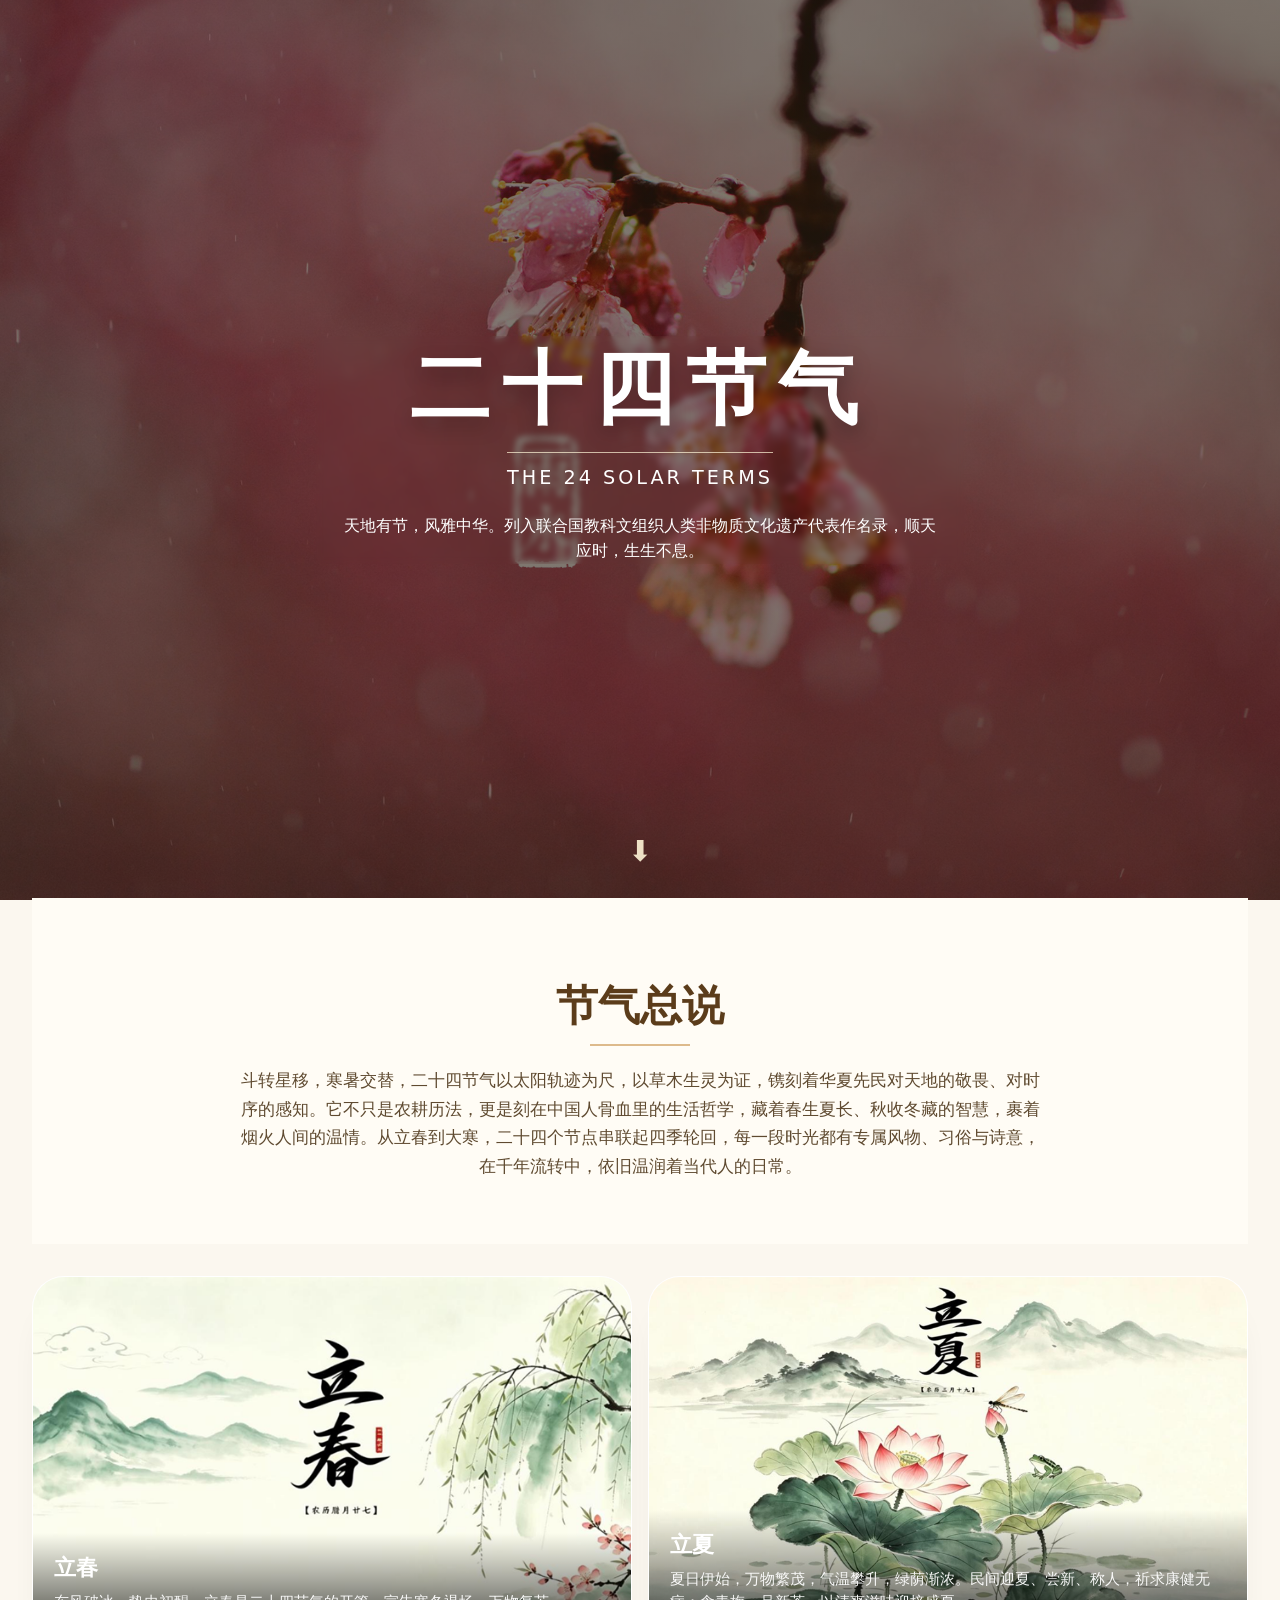
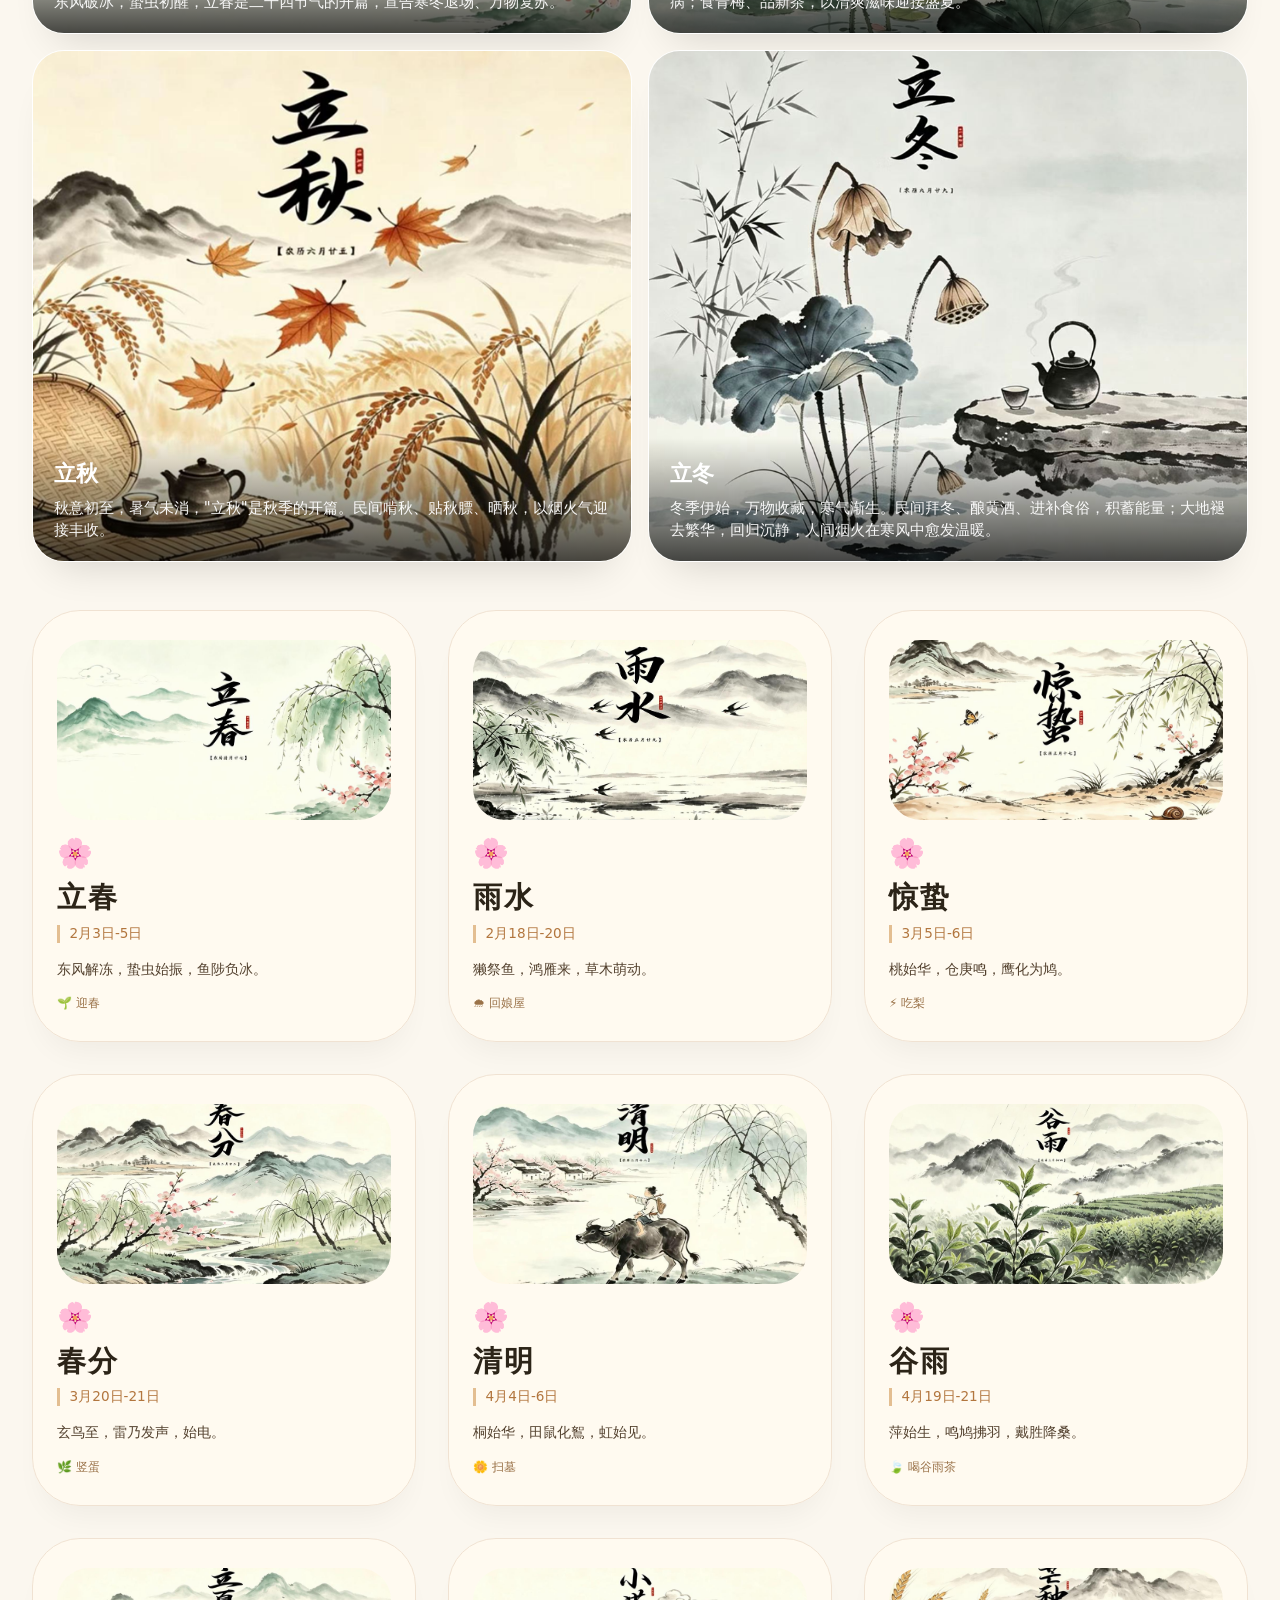
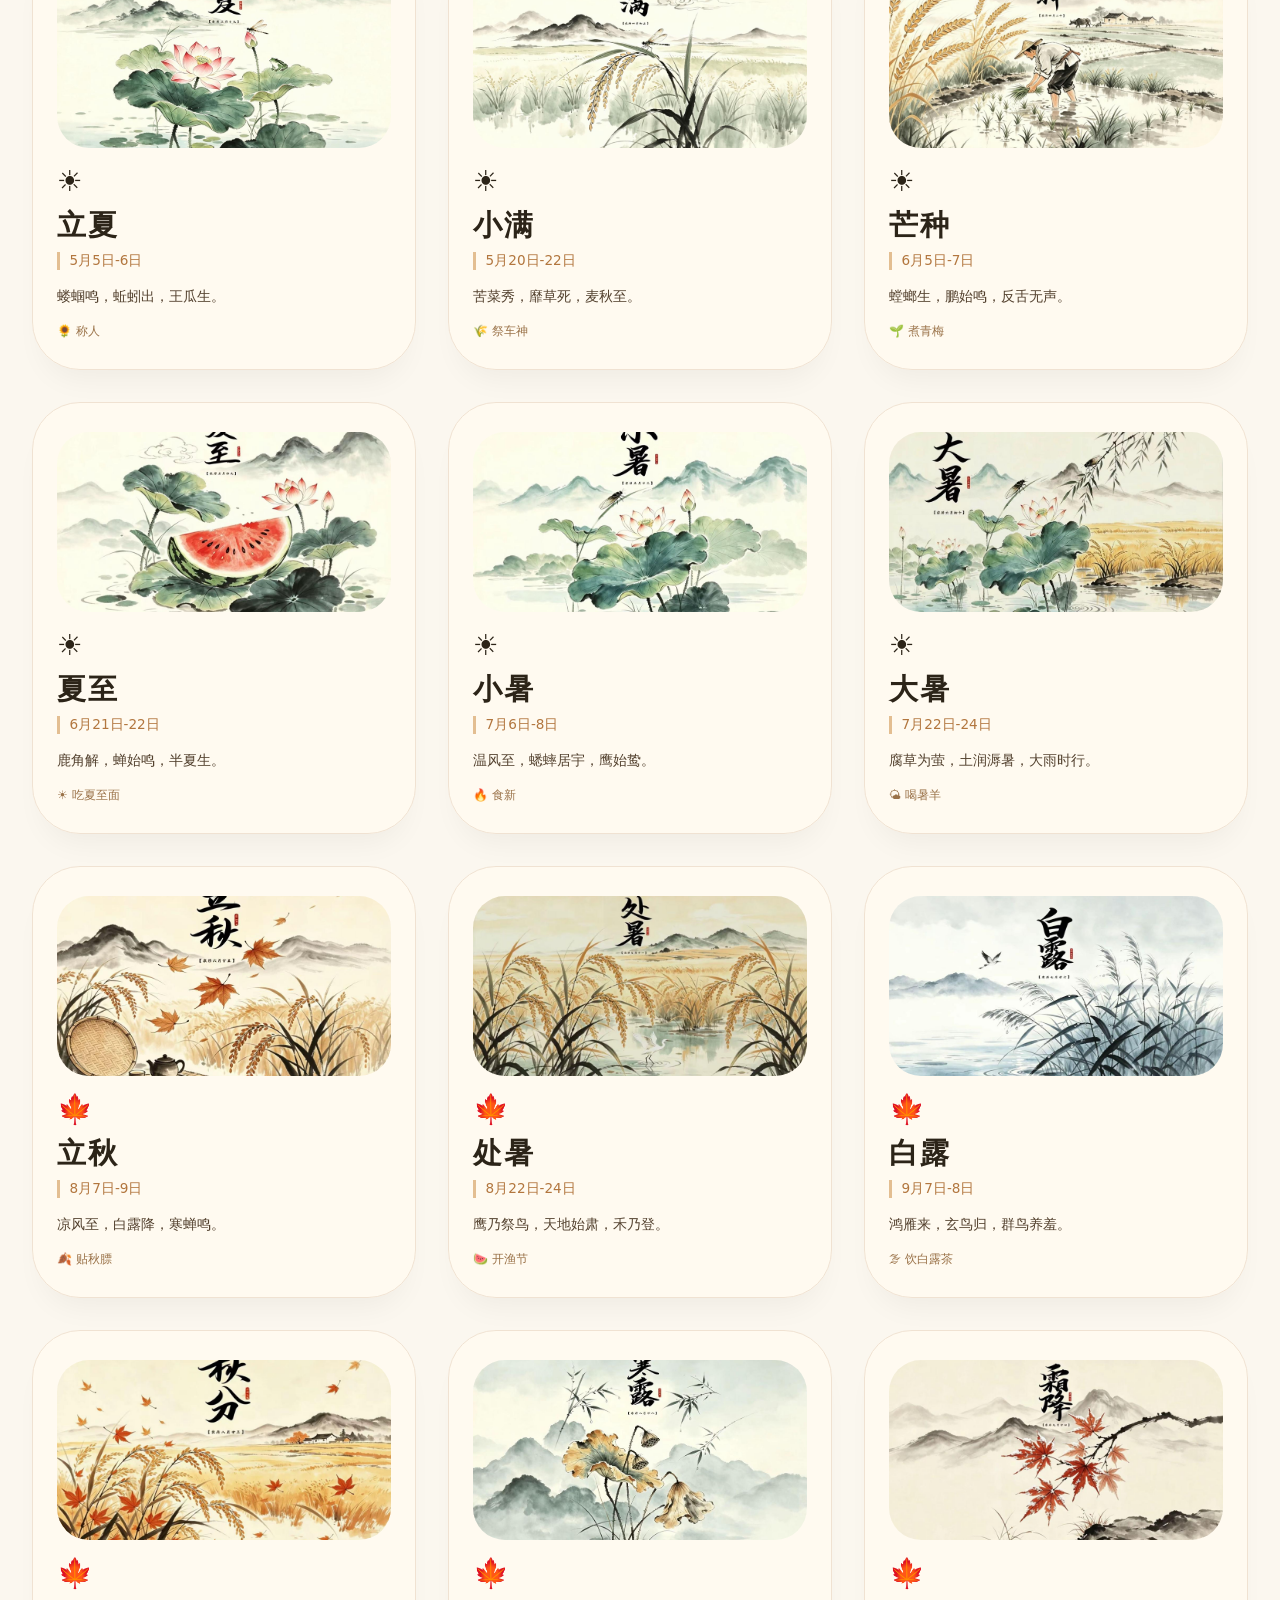
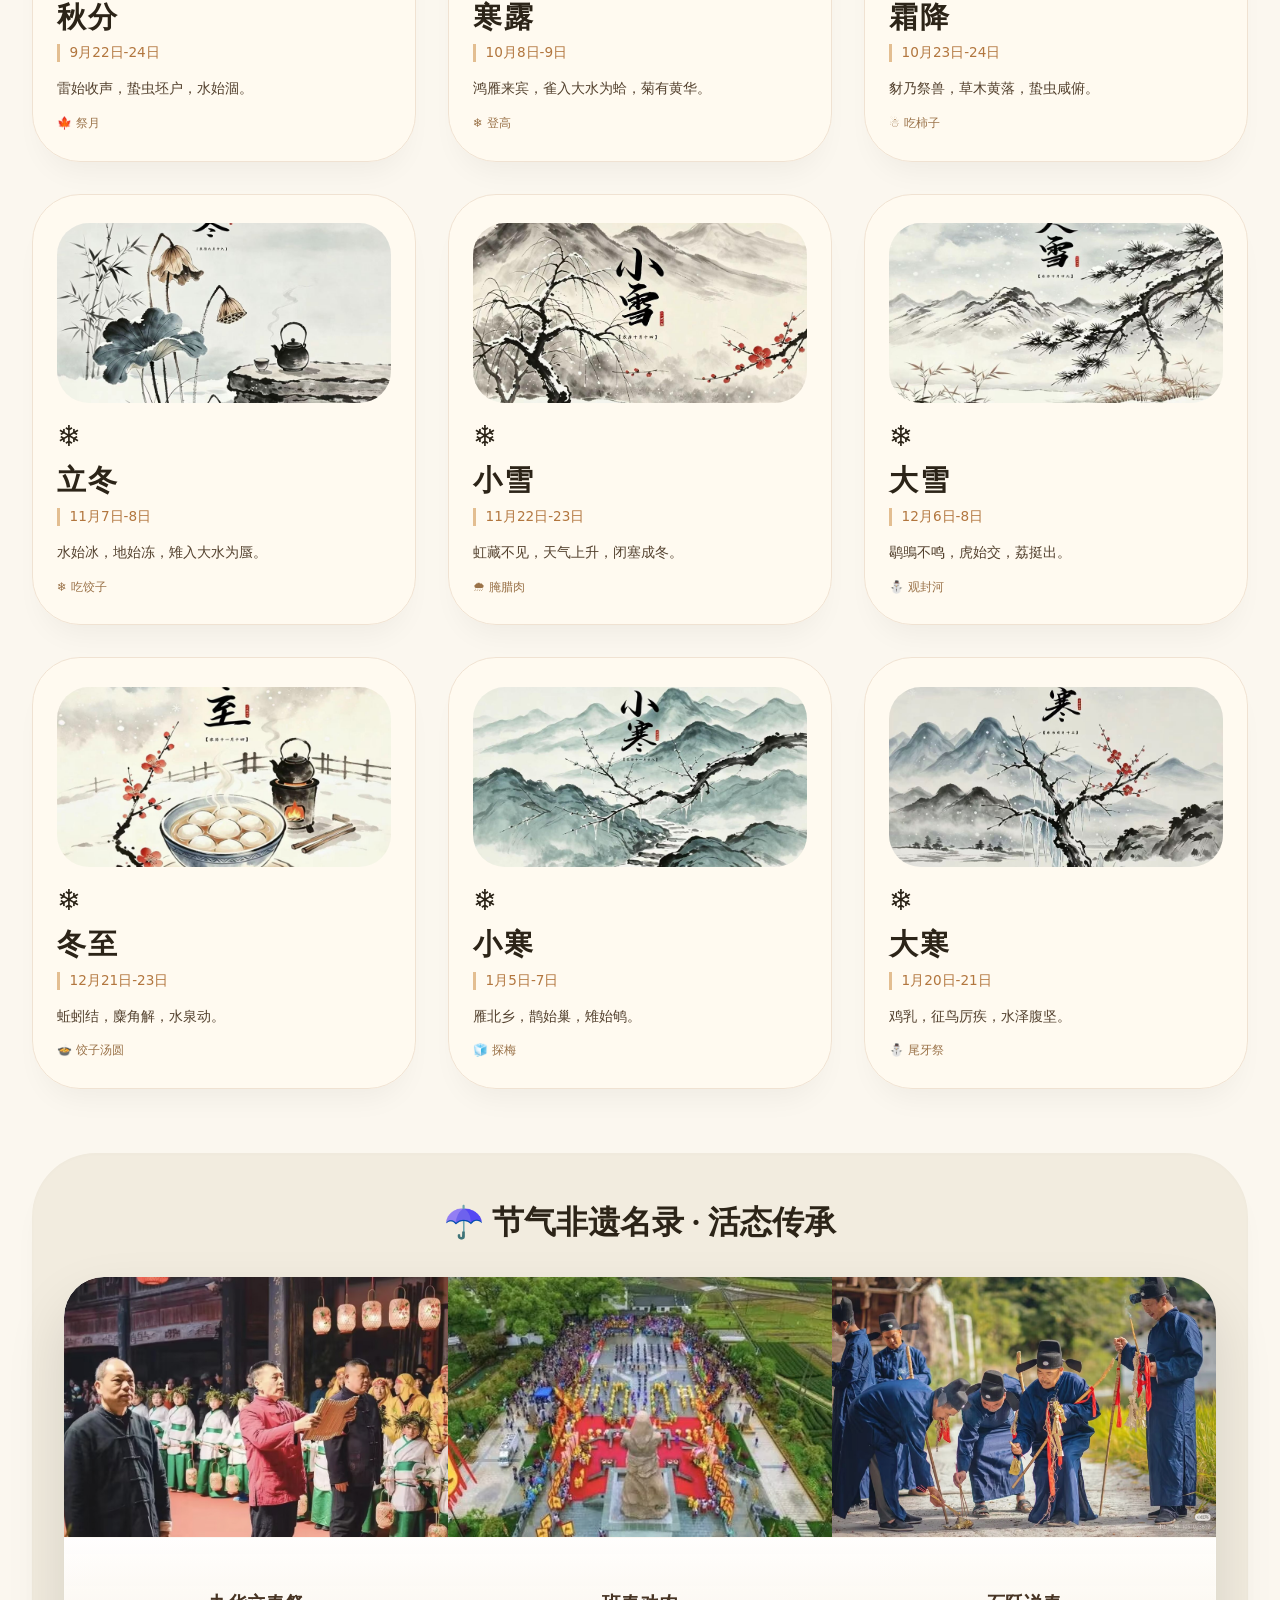
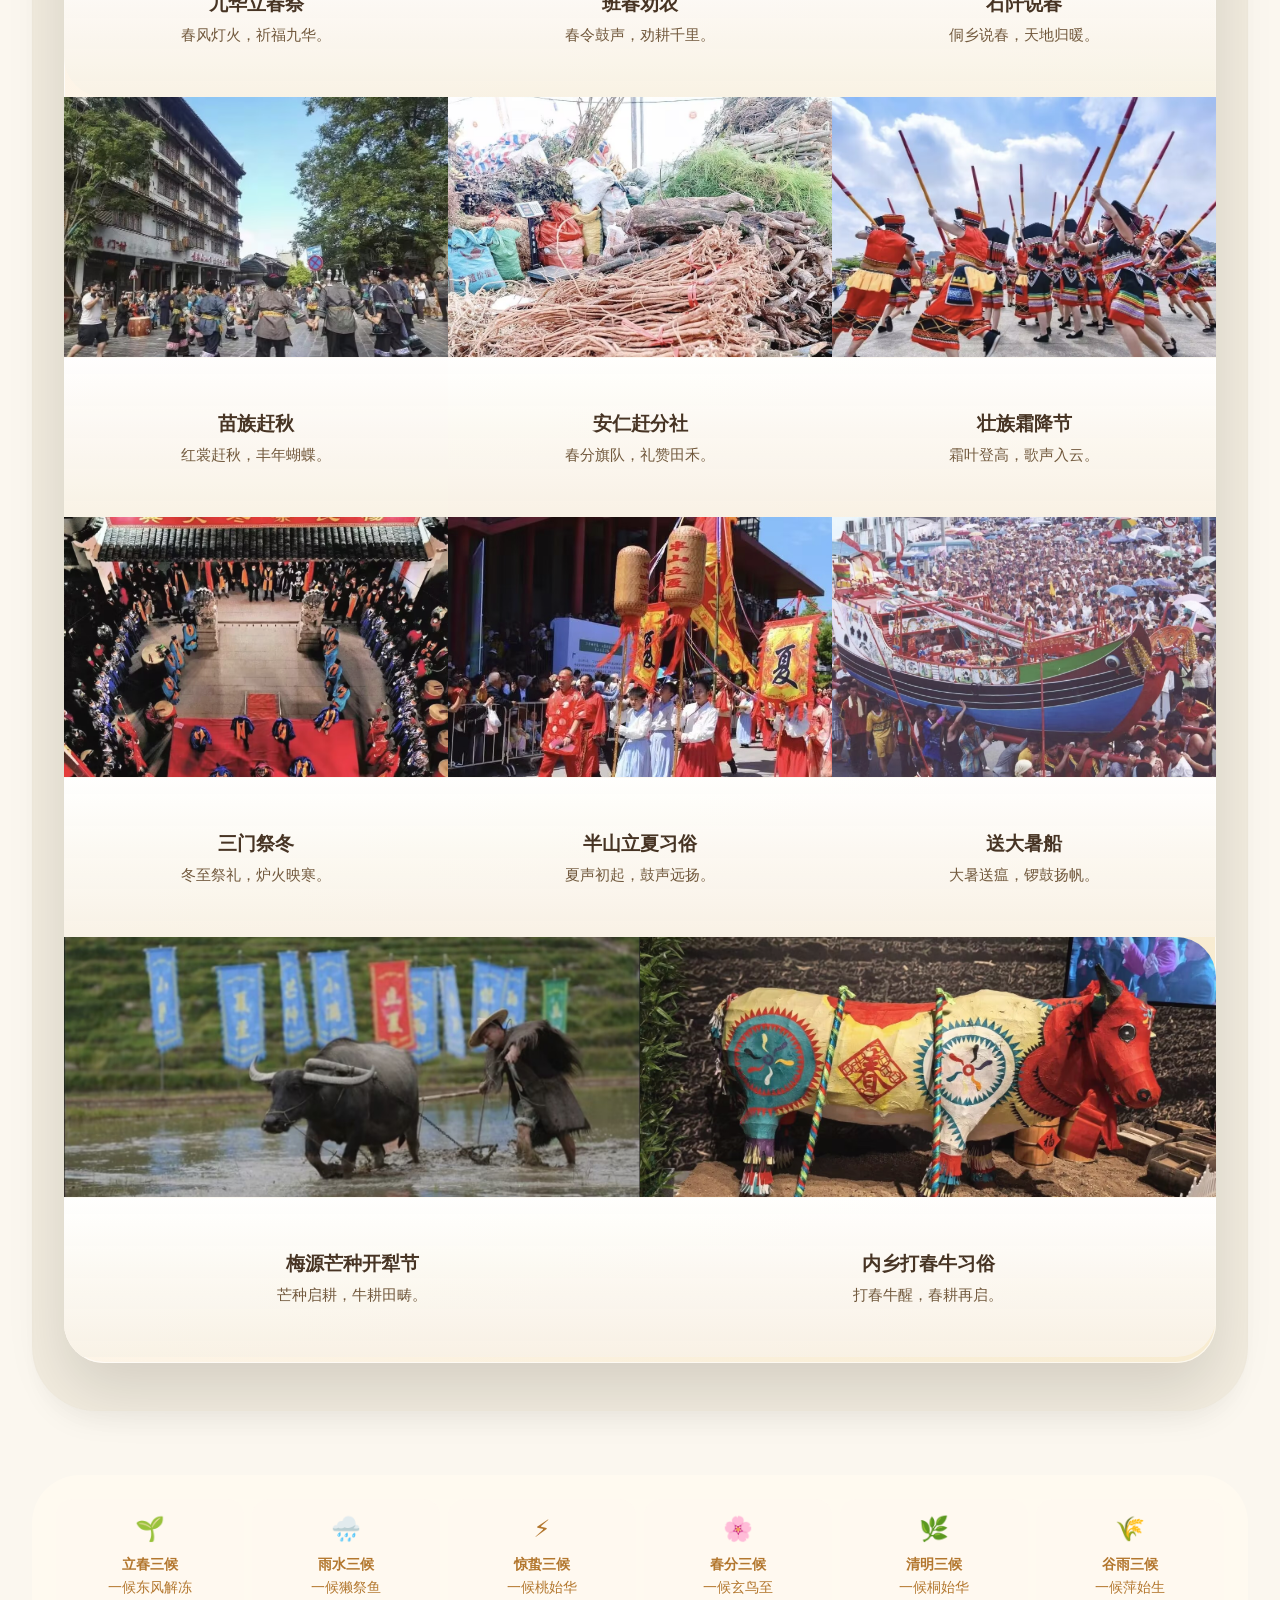
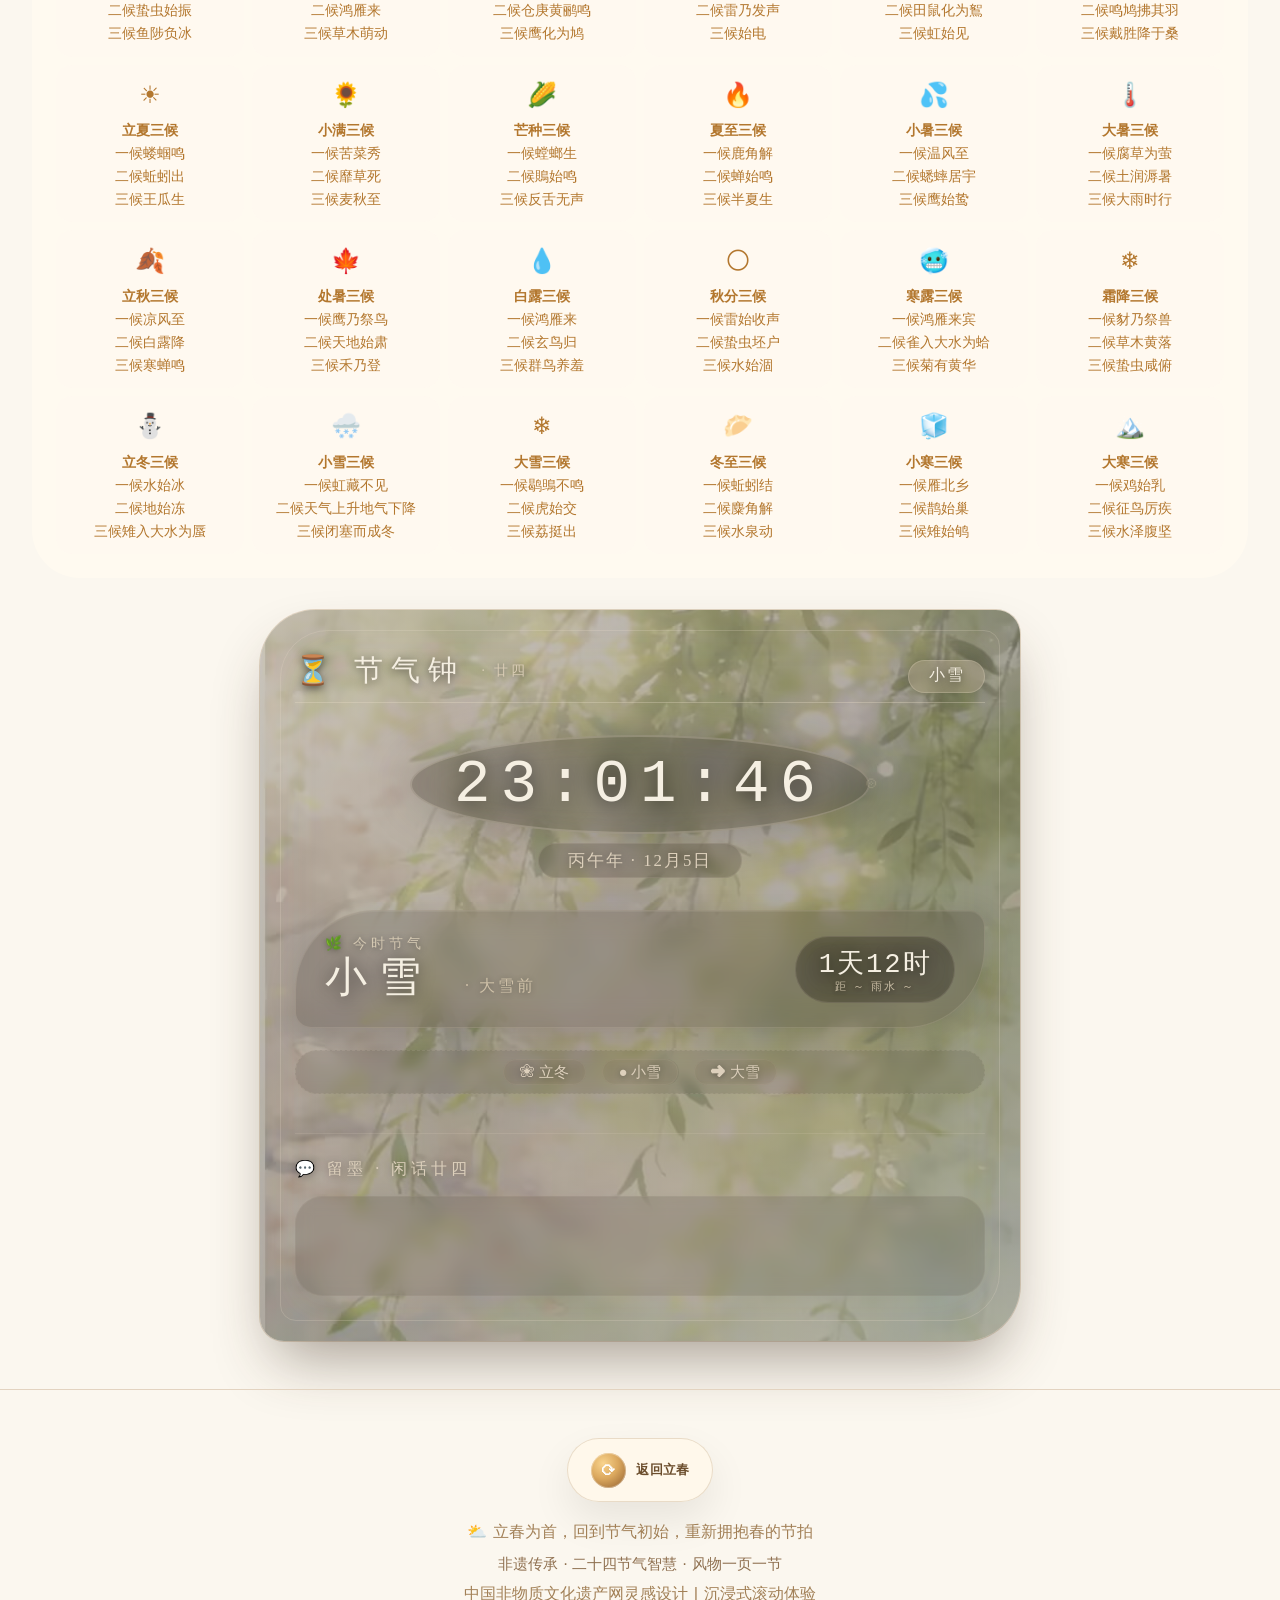
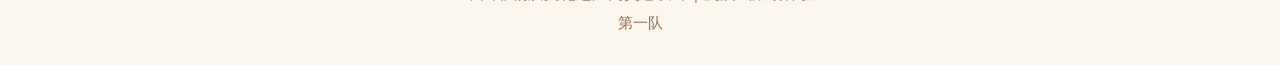
==== commit 17813a85: "节气钟mini版完成" ====
--- a/index.html
+++ b/index.html
@@ -745,193 +745,272 @@
             font-size: 2rem;
             cursor: pointer;
         }
-                /* ===== 节气钟样式 ===== */
-        .solar-clock-section {
-            max-width: 720px;
-            width: 100%;
-            margin: 0 auto 2.5rem;
-            background: rgba(252, 249, 240, 0.75);
-            backdrop-filter: blur(4px);
-            border-radius: 48px 48px 40px 40px;
-            padding: 2rem 1.8rem 2.2rem;
-            box-shadow: 0 20px 40px -12px rgba(90, 70, 50, 0.3), inset 0 1px 4px rgba(255, 245, 225, 0.8);
-            border: 1px solid #d6cbb4;
-            font-family: 'Noto Serif SC', '华文楷体', 'KaiTi', 'SimSun', serif;
-        }
-        .solar-clock-section .header {
-            display: flex;
-            flex-wrap: wrap;
-            justify-content: space-between;
-            align-items: baseline;
-            border-bottom: 2px solid #b7a88b;
-            padding-bottom: 0.5rem;
-            margin-bottom: 2rem;
-        }
-        .solar-clock-section .header h1 {
-            font-size: 1.8rem;
-            font-weight: 500;
-            letter-spacing: 6px;
-            color: #4f3f2b;
-            text-shadow: 2px 2px 0 rgba(180, 150, 120, 0.1);
-            display: flex;
-            align-items: center;
-            gap: 0.4rem;
-            margin: 0;
-        }
-        .solar-clock-section .header h1 small {
-            font-size: 0.9rem;
-            font-weight: 300;
-            letter-spacing: 2px;
-            color: #7b6a51;
-            margin-left: 0.6rem;
-        }
-        .solar-clock-section .chinese-now {
-            font-size: 1rem;
-            background: #dacfba;
-            padding: 0.3rem 1rem;
-            border-radius: 30px;
-            color: #3f3322;
-            border: 1px solid #c0af91;
-            box-shadow: inset 0 1px 3px rgba(255, 242, 220, 0.6);
-            white-space: nowrap;
-        }
-        .clock-display {
-            display: flex;
-            flex-direction: column;
-            align-items: center;
-            margin-bottom: 1.6rem;
-        }
-        .clock-display .digital-clock {
-            font-size: 3.6rem;
-            font-weight: 400;
-            letter-spacing: 8px;
-            color: #2d2419;
-            background: #ece4d5;
-            padding: 0.2rem 1.8rem 0.2rem 2.2rem;
-            border-radius: 60px;
-            display: inline-block;
-            border: 1px solid #cbbca2;
-            box-shadow: inset 0 2px 6px rgba(110, 85, 60, 0.08), 0 6px 12px rgba(100, 80, 55, 0.08);
-            font-family: 'Noto Serif SC', 'Courier New', monospace;
-            backdrop-filter: blur(2px);
-            margin-bottom: 0.4rem;
-        }
-        .clock-display .date-tag {
-            display: flex;
-            gap: 1.2rem;
-            font-size: 1.05rem;
-            color: #5f4d34;
-            background: #efe7da;
-            padding: 0.3rem 1.8rem;
-            border-radius: 40px;
-            border: 1px solid #cbbc9e;
-            letter-spacing: 1px;
-        }
-        .solar-term-card {
-            background: #e6ddcb;
-            border-radius: 80px 20px 80px 20px;
-            padding: 1.4rem 1.6rem;
-            margin: 1.6rem 0 1.4rem;
-            border-left: 6px solid #a0845c;
-            border-right: 2px solid #b6a282;
-            background: linear-gradient(135deg, #ede3d1, #dfd4be);
-            box-shadow: 0 6px 14px rgba(70, 55, 35, 0.12);
-        }
-        .solar-term-card .term-row {
-            display: flex;
-            flex-wrap: wrap;
-            align-items: center;
-            justify-content: space-between;
-            gap: 0.8rem 0.2rem;
-        }
-        .solar-term-card .term-label {
-            font-size: 0.9rem;
-            color: #5b4a32;
-            letter-spacing: 2px;
-            font-weight: 400;
-        }
-        .solar-term-card .term-name {
-            font-size: 2.4rem;
-            font-weight: 500;
-            color: #382e1e;
-            letter-spacing: 8px;
-            line-height: 1.2;
-        }
-        .solar-term-card .term-name small {
-            font-size: 0.95rem;
-            letter-spacing: 2px;
-            color: #6f5b3e;
-            margin-left: 0.6rem;
-        }
-        .solar-term-card .countdown-box {
-            background: #f2ecdf;
-            padding: 0.5rem 1.2rem;
-            border-radius: 60px;
-            border: 1px solid #cbb692;
-            box-shadow: inset 0 1px 4px #faf3e2;
-            min-width: 130px;
-            text-align: center;
-        }
-        .solar-term-card .countdown-number {
-            font-size: 1.6rem;
-            font-weight: 400;
-            letter-spacing: 2px;
-            color: #2f2417;
-            font-family: 'Noto Serif SC', monospace;
-        }
-        .solar-term-card .countdown-label {
-            font-size: 0.75rem;
-            color: #6d5a3d;
-            display: block;
-            margin-top: -2px;
-        }
-        .sub-term-hint {
-            display: flex;
-            justify-content: center;
-            gap: 1.2rem;
-            flex-wrap: wrap;
-            color: #5f4d34;
-            font-size: 0.92rem;
-            background: rgba(220, 208, 186, 0.3);
-            padding: 0.6rem 0.8rem;
-            border-radius: 48px;
-            border: 1px dashed #bcab8b;
-            margin-top: 0.2rem;
-        }
-        .sub-term-hint span {
-            background: #eee5d4;
-            padding: 0.2rem 0.9rem;
-            border-radius: 30px;
-            border: 1px solid #bbaa88;
-        }
-        /* 留言板嵌入区域 — Giscus */
-        .giscus-placeholder {
-            margin-top: 2.4rem;
-            padding-top: 1.6rem;
-            border-top: 1px solid #cbbc9e;
-        }
-        .giscus-label {
-            display: flex;
-            align-items: center;
-            gap: 0.6rem;
-            color: #4f3f2b;
-            margin-bottom: 1rem;
-            font-weight: 400;
-            letter-spacing: 3px;
-        }
-        #giscusContainer {
-            background: #f2ecdf;
-            border-radius: 28px;
-            padding: 1rem 0.8rem;
-            border: 1px solid #cbb692;
-            min-height: 100px;
-        }
-        @media (max-width: 520px) {
-            .solar-clock-section { padding: 1.5rem 1rem; }
-            .solar-clock-section .digital-clock { font-size: 2.6rem; letter-spacing: 4px; padding: 0.2rem 1rem; }
-            .solar-clock-section .term-name { font-size: 2rem; }
-            .solar-clock-section .header h1 { font-size: 1.5rem; }
-        }
+                /* ===== 节气钟样式 — 中国风·以节气钟.jpg为背景 ===== */
+                .solar-clock-section {
+                    position: relative;
+                    max-width: 760px;
+                    width: 100%;
+                    margin: 0 auto 2.5rem;
+                    border-radius: 56px 24px 56px 24px;
+                    overflow: hidden;
+                    box-shadow: 0 30px 60px -16px rgba(60, 45, 30, 0.45),
+                                0 0 0 1px rgba(200, 178, 148, 0.5);
+                    font-family: 'Noto Serif SC', '华文楷体', 'KaiTi', 'SimSun', serif;
+                }
+                /* 背景图 — 节气钟.jpg 全幅铺满 */
+                .solar-clock-section .clock-bg-layer {
+                    position: absolute;
+                    inset: 0;
+                    background-image: url('./image/节气钟.jpg');
+                    background-size: cover;
+                    background-position: center;
+                    background-repeat: no-repeat;
+                    filter: brightness(0.62) saturate(1.06) contrast(1.02);
+                    z-index: 0;
+                    transition: filter 0.6s ease;
+                }
+                /* 半透明绢帛遮罩 — 仿古宣纸/绡纱质感 */
+                .solar-clock-section .clock-overlay {
+                    position: absolute;
+                    inset: 0;
+                    background: linear-gradient(135deg,
+                        rgba(245, 235, 218, 0.50) 0%,
+                        rgba(210, 192, 165, 0.30) 50%,
+                        rgba(240, 226, 204, 0.45) 100%);
+                    z-index: 1;
+                    pointer-events: none;
+                }
+                /* 内容层 */
+                .solar-clock-section .clock-content {
+                    position: relative;
+                    z-index: 2;
+                    padding: 2.6rem 2.2rem 2.8rem;
+                    color: #f5efe2;
+                    text-shadow: 0 2px 8px rgba(0,0,0,0.5);
+                }
+                /* 仿古窗棂/冰裂纹装饰边框 */
+                .solar-clock-section .clock-content::before {
+                    content: '';
+                    position: absolute;
+                    pointer-events: none;
+                    top: 20px; left: 20px; right: 20px; bottom: 20px;
+                    border-radius: 48px 16px 48px 16px;
+                    border: 1px solid rgba(232, 220, 200, 0.22);
+                    box-shadow: inset 0 0 50px rgba(200, 180, 150, 0.05);
+                }
+                .solar-clock-section .header {
+                    display: flex;
+                    flex-wrap: wrap;
+                    justify-content: space-between;
+                    align-items: baseline;
+                    padding-bottom: 0.6rem;
+                    margin-bottom: 2rem;
+                    border-bottom: 1px solid rgba(232, 220, 200, 0.32);
+                }
+                .solar-clock-section .header h1 {
+                    font-size: 1.8rem;
+                    font-weight: 500;
+                    letter-spacing: 8px;
+                    color: #f5efe2;
+                    text-shadow: 0 2px 10px rgba(0,0,0,0.6);
+                    display: flex;
+                    align-items: center;
+                    gap: 0.4rem;
+                    margin: 0;
+                }
+                .solar-clock-section .header h1 small {
+                    font-size: 0.85rem;
+                    font-weight: 300;
+                    letter-spacing: 3px;
+                    color: #dacdb6;
+                    margin-left: 0.6rem;
+                    text-shadow: 0 1px 6px rgba(0,0,0,0.5);
+                }
+                .solar-clock-section .chinese-now {
+                    font-size: 1rem;
+                    background: rgba(200, 180, 155, 0.30);
+                    backdrop-filter: blur(6px);
+                    padding: 0.3rem 1.2rem;
+                    border-radius: 30px;
+                    color: #f5efe2;
+                    border: 1px solid rgba(232, 220, 200, 0.25);
+                    box-shadow: 0 0 20px rgba(0,0,0,0.15);
+                    white-space: nowrap;
+                    letter-spacing: 2px;
+                }
+                .clock-display {
+                    display: flex;
+                    flex-direction: column;
+                    align-items: center;
+                    margin-bottom: 2rem;
+                }
+                .clock-display .time-ring {
+                    position: relative;
+                    background: rgba(30, 25, 18, 0.28);
+                    backdrop-filter: blur(12px);
+                    border-radius: 50%;
+                    padding: 0.5rem 2.6rem;
+                    border: 2px solid rgba(232, 220, 200, 0.25);
+                    box-shadow: 0 0 50px rgba(0,0,0,0.22),
+                                inset 0 0 30px rgba(200, 180, 150, 0.04);
+                    margin-bottom: 0.6rem;
+                }
+                .clock-display .time-ring::after {
+                    content: '⌾';
+                    position: absolute;
+                    right: -8px; top: 50%;
+                    transform: translateY(-50%);
+                    font-size: 1.4rem;
+                    color: rgba(232, 213, 182, 0.20);
+                    text-shadow: 0 0 20px rgba(200, 180, 140, 0.1);
+                }
+                .clock-display .digital-clock {
+                    font-size: 3.8rem;
+                    font-weight: 400;
+                    letter-spacing: 10px;
+                    color: #f5efe2;
+                    font-family: 'Noto Serif SC', 'Courier New', monospace;
+                    text-shadow: 0 2px 20px rgba(0,0,0,0.7);
+                    line-height: 1.3;
+                }
+                .clock-display .date-tag {
+                    display: flex;
+                    gap: 0.8rem;
+                    font-size: 1.05rem;
+                    color: #ddd0bc;
+                    background: rgba(40, 32, 24, 0.20);
+                    backdrop-filter: blur(6px);
+                    padding: 0.3rem 1.8rem;
+                    border-radius: 40px;
+                    border: 1px solid rgba(232, 220, 200, 0.12);
+                    letter-spacing: 2px;
+                    text-shadow: 0 1px 8px rgba(0,0,0,0.4);
+                }
+                .solar-term-card {
+                    background: rgba(40, 32, 24, 0.18);
+                    backdrop-filter: blur(12px);
+                    border-radius: 80px 16px 80px 16px;
+                    padding: 1.5rem 1.8rem;
+                    margin: 1.8rem 0 1.4rem;
+                    border: 1px solid rgba(232, 220, 200, 0.15);
+                    box-shadow: 0 8px 32px rgba(0,0,0,0.12),
+                                inset 0 1px 0 rgba(255,245,225,0.06);
+                }
+                .solar-term-card .term-row {
+                    display: flex;
+                    flex-wrap: wrap;
+                    align-items: center;
+                    justify-content: space-between;
+                    gap: 0.8rem 0.4rem;
+                }
+                .solar-term-card .term-label {
+                    font-size: 0.85rem;
+                    color: #d4c8b2;
+                    letter-spacing: 4px;
+                    font-weight: 300;
+                    text-shadow: 0 1px 6px rgba(0,0,0,0.4);
+                }
+                .solar-term-card .term-name {
+                    font-size: 2.6rem;
+                    font-weight: 500;
+                    color: #f5efe2;
+                    letter-spacing: 12px;
+                    line-height: 1.2;
+                    text-shadow: 0 2px 16px rgba(0,0,0,0.6);
+                }
+                .solar-term-card .term-name small {
+                    font-size: 1rem;
+                    letter-spacing: 3px;
+                    color: #cfc1a8;
+                    margin-left: 0.6rem;
+                    font-weight: 300;
+                    text-shadow: 0 1px 6px rgba(0,0,0,0.3);
+                }
+                .solar-term-card .countdown-box {
+                    background: rgba(30, 25, 18, 0.22);
+                    backdrop-filter: blur(8px);
+                    padding: 0.5rem 1.4rem;
+                    border-radius: 60px;
+                    border: 1px solid rgba(232, 220, 200, 0.12);
+                    min-width: 140px;
+                    text-align: center;
+                    box-shadow: inset 0 0 20px rgba(200, 180, 150, 0.02);
+                }
+                .solar-term-card .countdown-number {
+                    font-size: 1.7rem;
+                    font-weight: 400;
+                    letter-spacing: 2px;
+                    color: #f5efe2;
+                    font-family: 'Noto Serif SC', monospace;
+                    text-shadow: 0 1px 12px rgba(0,0,0,0.5);
+                }
+                .solar-term-card .countdown-label {
+                    font-size: 0.7rem;
+                    color: #cdc0a8;
+                    display: block;
+                    margin-top: -2px;
+                    letter-spacing: 2px;
+                    text-shadow: 0 1px 4px rgba(0,0,0,0.3);
+                }
+                .sub-term-hint {
+                    display: flex;
+                    justify-content: center;
+                    gap: 1rem;
+                    flex-wrap: wrap;
+                    color: #ddd0bc;
+                    font-size: 0.92rem;
+                    background: rgba(40, 32, 24, 0.12);
+                    backdrop-filter: blur(6px);
+                    padding: 0.5rem 0.8rem;
+                    border-radius: 48px;
+                    border: 1px dashed rgba(232, 220, 200, 0.12);
+                    margin-top: 0.2rem;
+                    text-shadow: 0 1px 6px rgba(0,0,0,0.3);
+                }
+                .sub-term-hint span {
+                    background: rgba(200, 180, 155, 0.08);
+                    backdrop-filter: blur(4px);
+                    padding: 0.15rem 1rem;
+                    border-radius: 30px;
+                    border: 1px solid rgba(232, 220, 200, 0.06);
+                }
+                /* 留言板嵌入区域 — Giscus */
+                .giscus-placeholder {
+                    margin-top: 2.4rem;
+                    padding-top: 1.6rem;
+                    border-top: 1px solid rgba(232, 220, 200, 0.12);
+                }
+                .giscus-label {
+                    display: flex;
+                    align-items: center;
+                    gap: 0.6rem;
+                    color: #ddd0bc;
+                    margin-bottom: 1rem;
+                    font-weight: 400;
+                    letter-spacing: 4px;
+                    text-shadow: 0 1px 8px rgba(0,0,0,0.3);
+                }
+                #giscusContainer {
+                    background: rgba(40, 32, 24, 0.12);
+                    backdrop-filter: blur(8px);
+                    border-radius: 28px;
+                    padding: 1rem 0.8rem;
+                    border: 1px solid rgba(232, 220, 200, 0.06);
+                    min-height: 100px;
+                }
+                @media (max-width: 560px) {
+                    .solar-clock-section .clock-content { padding: 2rem 1.2rem; }
+                    .solar-clock-section .digital-clock { font-size: 2.8rem; letter-spacing: 6px; }
+                    .solar-clock-section .time-ring { padding: 0.4rem 1.6rem; }
+                    .solar-clock-section .term-name { font-size: 2.2rem; letter-spacing: 8px; }
+                    .solar-clock-section .header h1 { font-size: 1.5rem; letter-spacing: 4px; }
+                    .solar-clock-section .header h1 small { font-size: 0.75rem; }
+                    .solar-clock-section { border-radius: 40px 16px 40px 16px; }
+                }
+                @media (max-width: 400px) {
+                    .solar-clock-section .digital-clock { font-size: 2.2rem; letter-spacing: 4px; }
+                    .solar-clock-section .term-name { font-size: 1.8rem; letter-spacing: 6px; }
+                }
         footer {
             text-align: center;
             padding: 3rem 2rem 2rem;
@@ -1109,55 +1188,64 @@
 
         </div>  <!-- /container -->
 
-    <!-- ===== 节气钟 + 留言板 ===== -->
+        <!-- ===== 节气钟 + 留言板（节气钟.jpg 为背景 · 中国风） ===== -->
     <div class="solar-clock-section" id="solarClockSection">
-        <div class="header">
-            <h1>☯ 节气钟 <small>· 廿四</small></h1>
-            <span class="chinese-now" id="currentTermTag">立春</span>
-        </div>
-
-        <div class="clock-display">
-            <div class="digital-clock" id="clockDisplay">00:00:00</div>
-            <div class="date-tag" id="dateDisplay">乙巳年 · 正月廿三</div>
-        </div>
-
-        <div class="solar-term-card">
-            <div class="term-row">
-                <div>
-                    <div class="term-label">🌿 今时节气</div>
-                    <div class="term-name" id="solarTermName">立春 <small>正月节</small></div>
+        <!-- 背景图 -->
+        <div class="clock-bg-layer"></div>
+        <!-- 绢帛遮罩 -->
+        <div class="clock-overlay"></div>
+        <!-- 内容 -->
+        <div class="clock-content">
+            <div class="header">
+                <h1>⏳ 节气钟 <small>· 廿四</small></h1>
+                <span class="chinese-now" id="currentTermTag">立春</span>
+            </div>
+
+            <div class="clock-display">
+                <div class="time-ring">
+                    <div class="digital-clock" id="clockDisplay">00:00:00</div>
                 </div>
-                <div class="countdown-box">
-                    <div class="countdown-number" id="countdownDays">--</div>
-                    <span class="countdown-label">距 ～ 雨水 ～</span>
+                <div class="date-tag" id="dateDisplay">乙巳年 · 正月廿三</div>
+            </div>
+
+            <div class="solar-term-card">
+                <div class="term-row">
+                    <div>
+                        <div class="term-label">🌿 今时节气</div>
+                        <div class="term-name" id="solarTermName">立春 <small>正月节</small></div>
+                    </div>
+                    <div class="countdown-box">
+                        <div class="countdown-number" id="countdownDays">--</div>
+                        <span class="countdown-label">距 ～ 雨水 ～</span>
+                    </div>
                 </div>
             </div>
-        </div>
-
-        <div class="sub-term-hint">
-            <span id="prevTermHint">❀ 大寒</span>
-            <span id="currentTermHint">● 立春</span>
-            <span id="nextTermHint">➜ 雨水</span>
-        </div>
-
-        <div class="giscus-placeholder">
-            <div class="giscus-label">💬 留墨 · 闲话廿四</div>
-            <div id="giscusContainer">
-                <script src="https://giscus.app/client.js"
-                    data-repo="uu-er521/24-solar-term"
-                    data-repo-id="R_kgDOSgojcA"
-                    data-category="General"
-                    data-category-id="DIC_kwDOSgojcM4C-AJ6"
-                    data-mapping="pathname"
-                    data-strict="0"
-                    data-reactions-enabled="1"
-                    data-emit-metadata="0"
-                    data-input-position="bottom"
-                    data-theme="preferred_color_scheme"
-                    data-lang="zh-CN"
-                    crossorigin="anonymous"
-                    async>
-                </script>
+
+            <div class="sub-term-hint">
+                <span id="prevTermHint">❀ 大寒</span>
+                <span id="currentTermHint">● 立春</span>
+                <span id="nextTermHint">➜ 雨水</span>
+            </div>
+
+            <div class="giscus-placeholder">
+                <div class="giscus-label">💬 留墨 · 闲话廿四</div>
+                <div id="giscusContainer">
+                    <script src="https://giscus.app/client.js"
+                        data-repo="uu-er521/24-solar-term"
+                        data-repo-id="R_kgDOSgojcA"
+                        data-category="General"
+                        data-category-id="DIC_kwDOSgojcM4C-AJ6"
+                        data-mapping="pathname"
+                        data-strict="0"
+                        data-reactions-enabled="1"
+                        data-emit-metadata="0"
+                        data-input-position="bottom"
+                        data-theme="preferred_color_scheme"
+                        data-lang="zh-CN"
+                        crossorigin="anonymous"
+                        async>
+                    </script>
+                </div>
             </div>
         </div>
     </div>
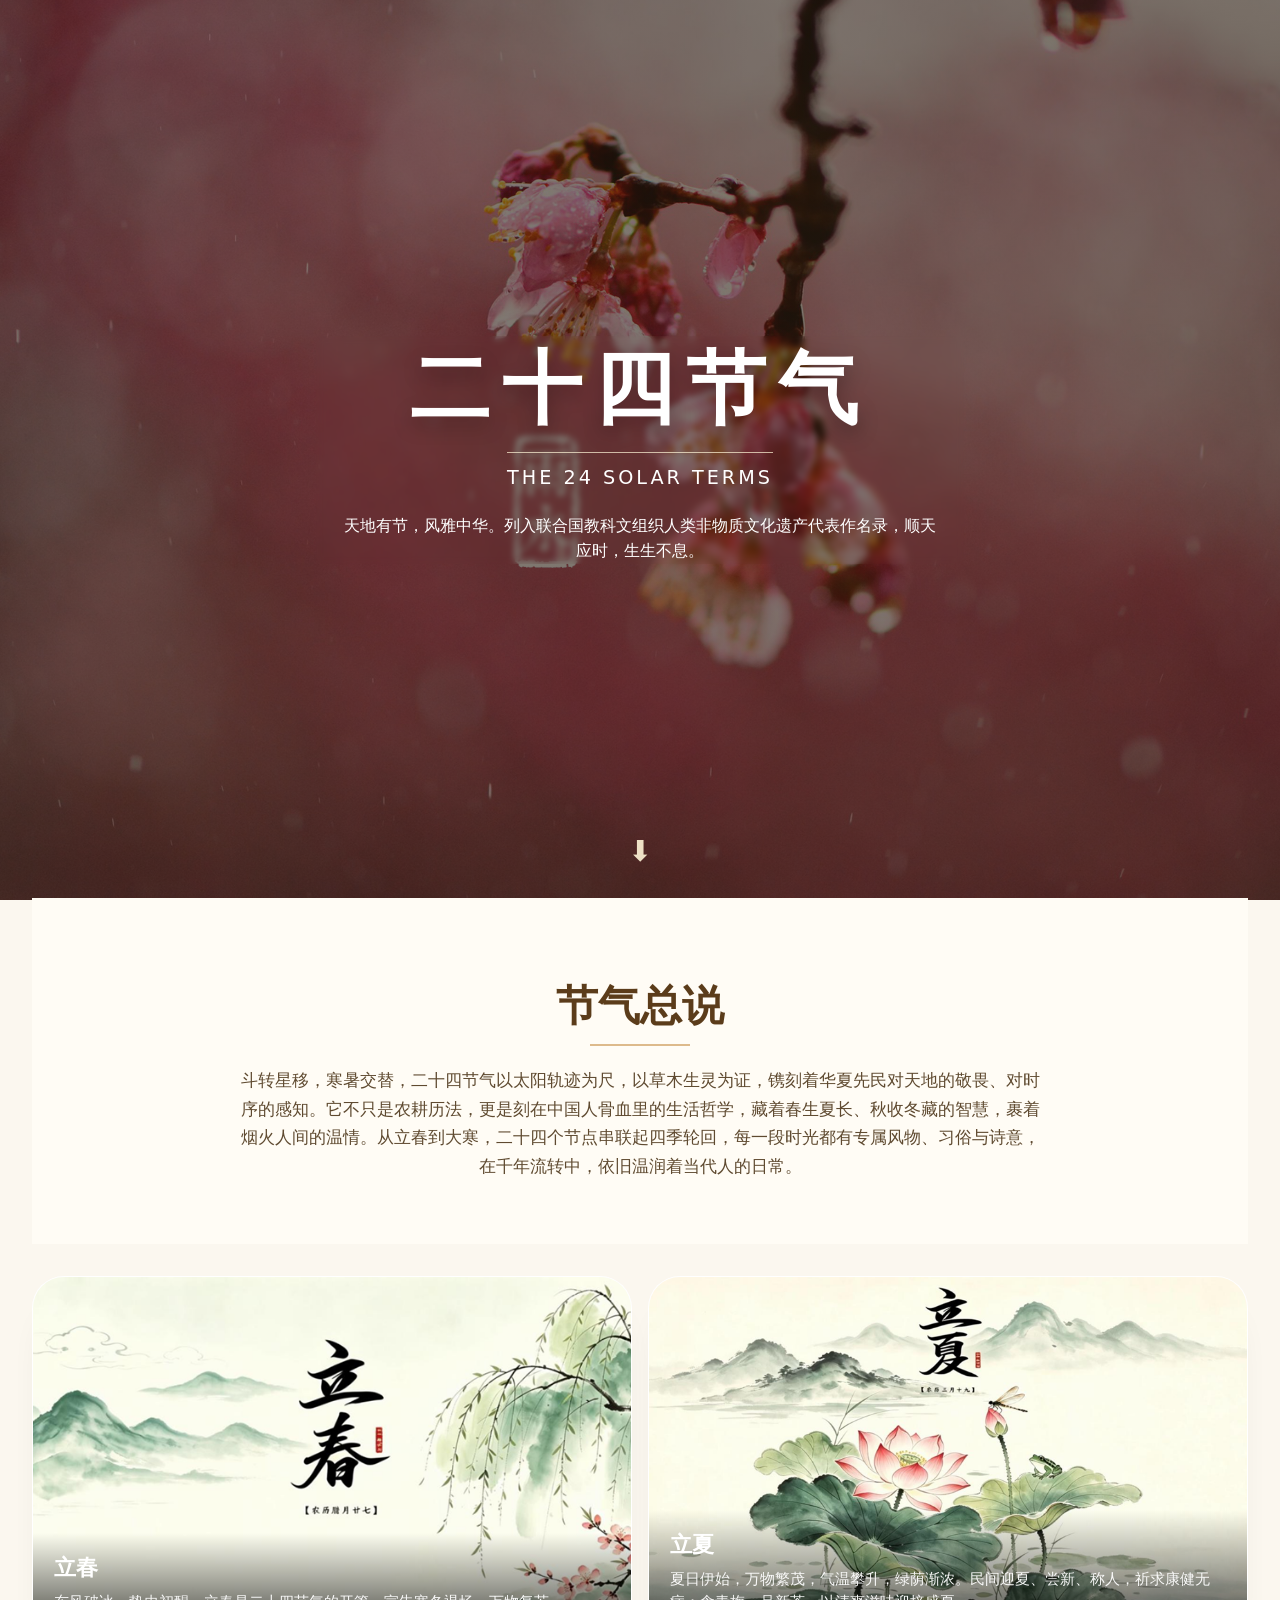
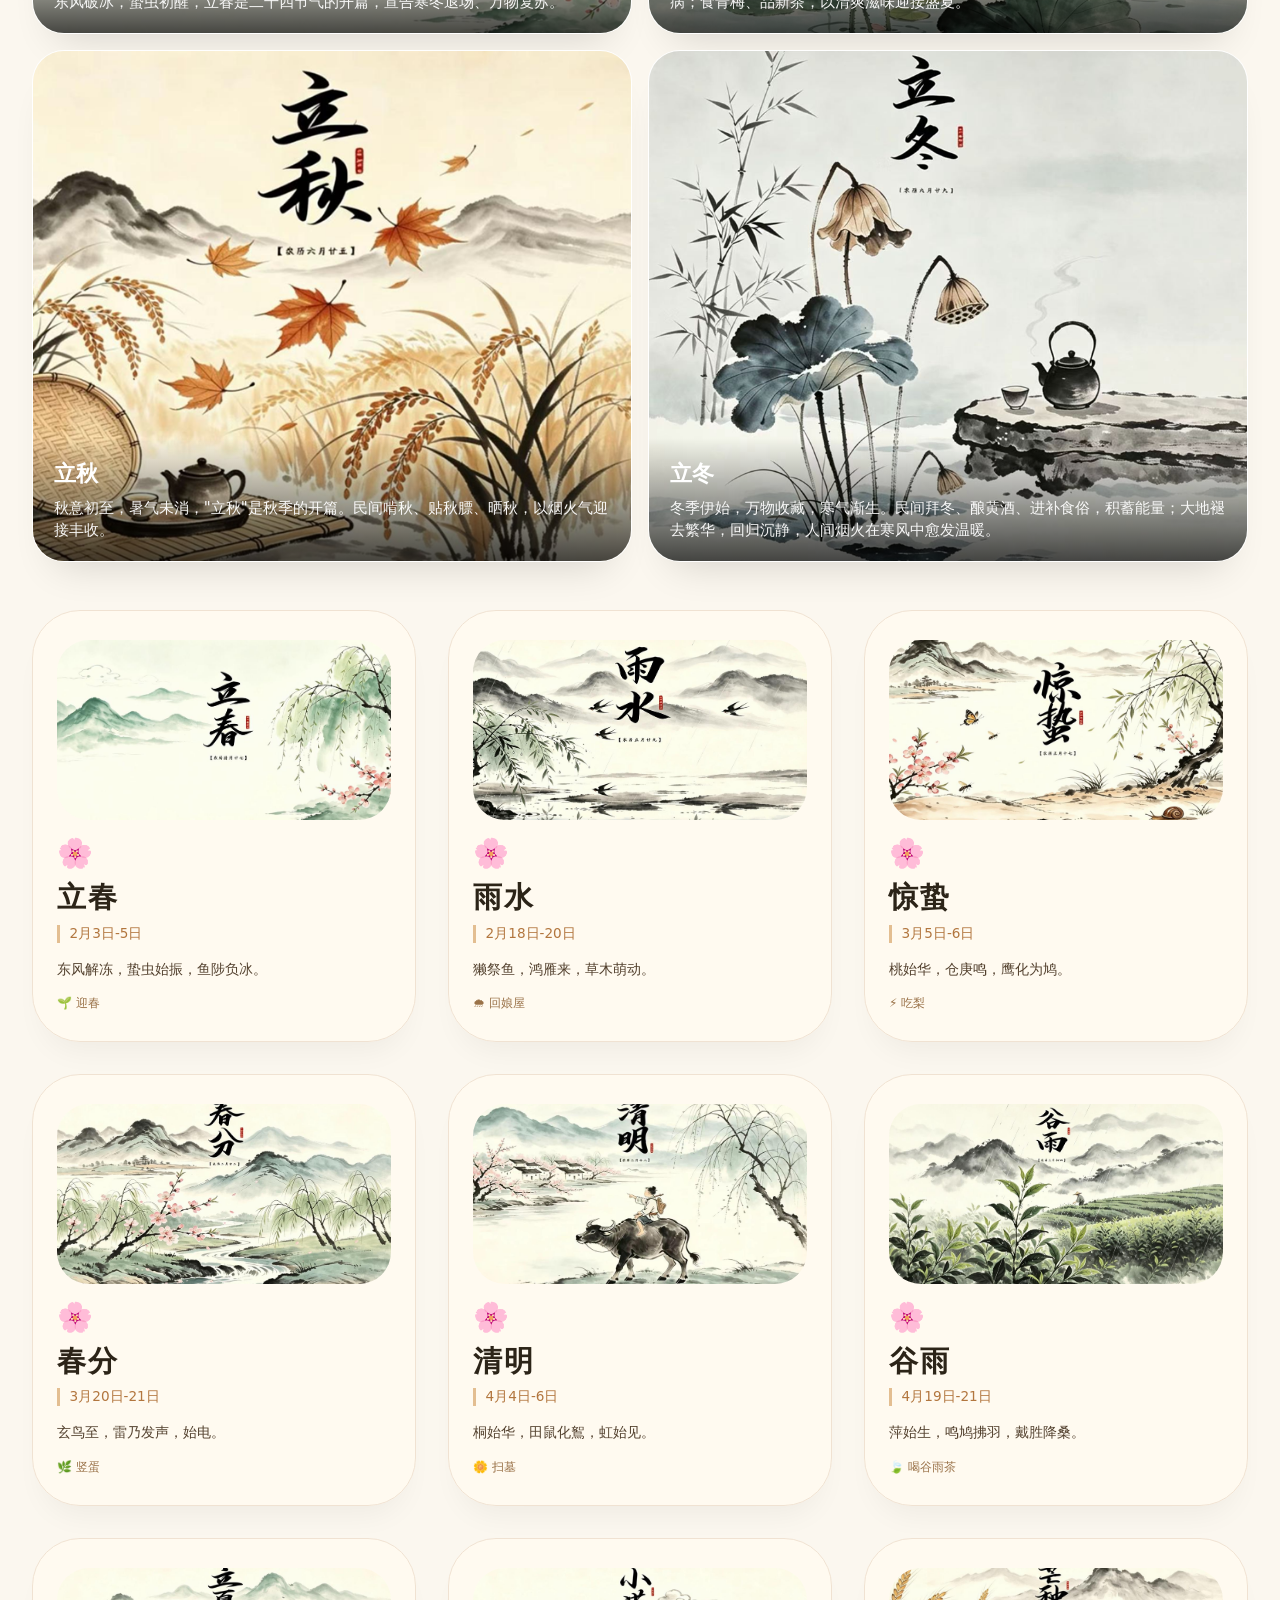
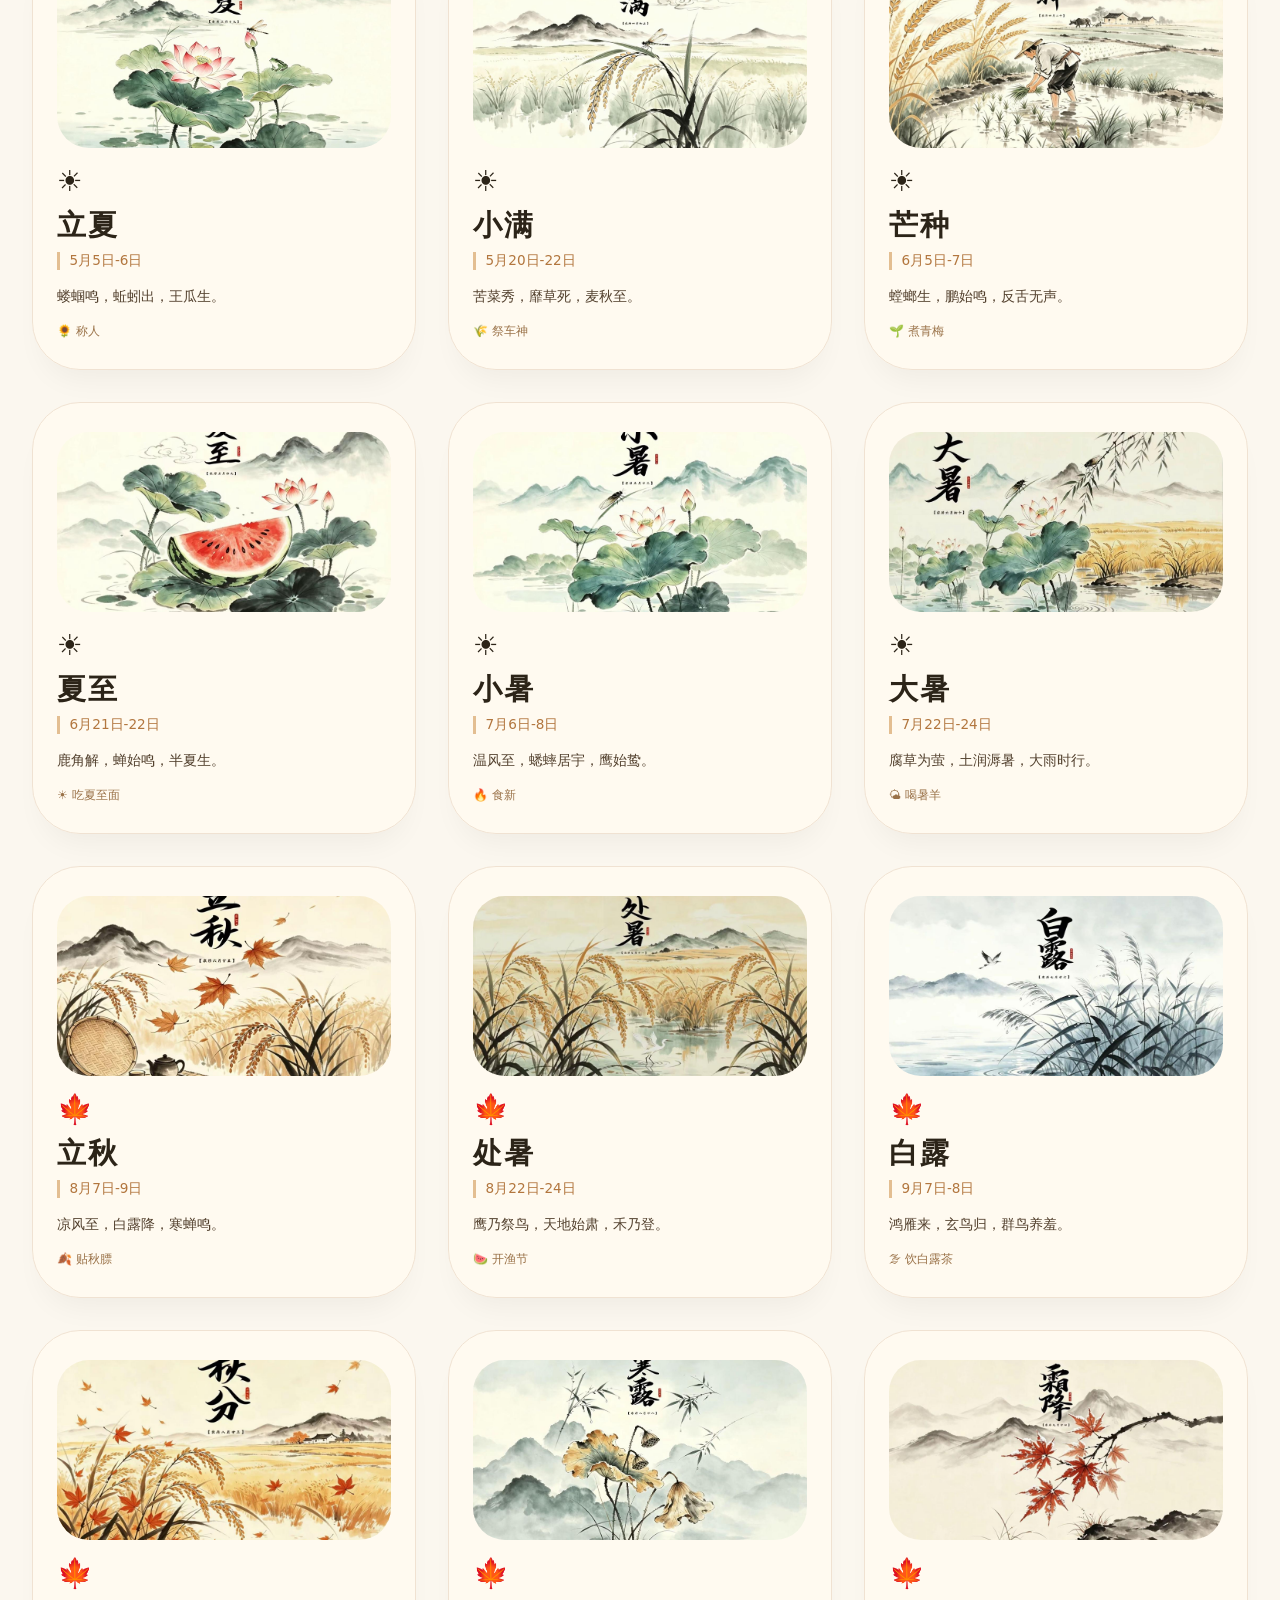
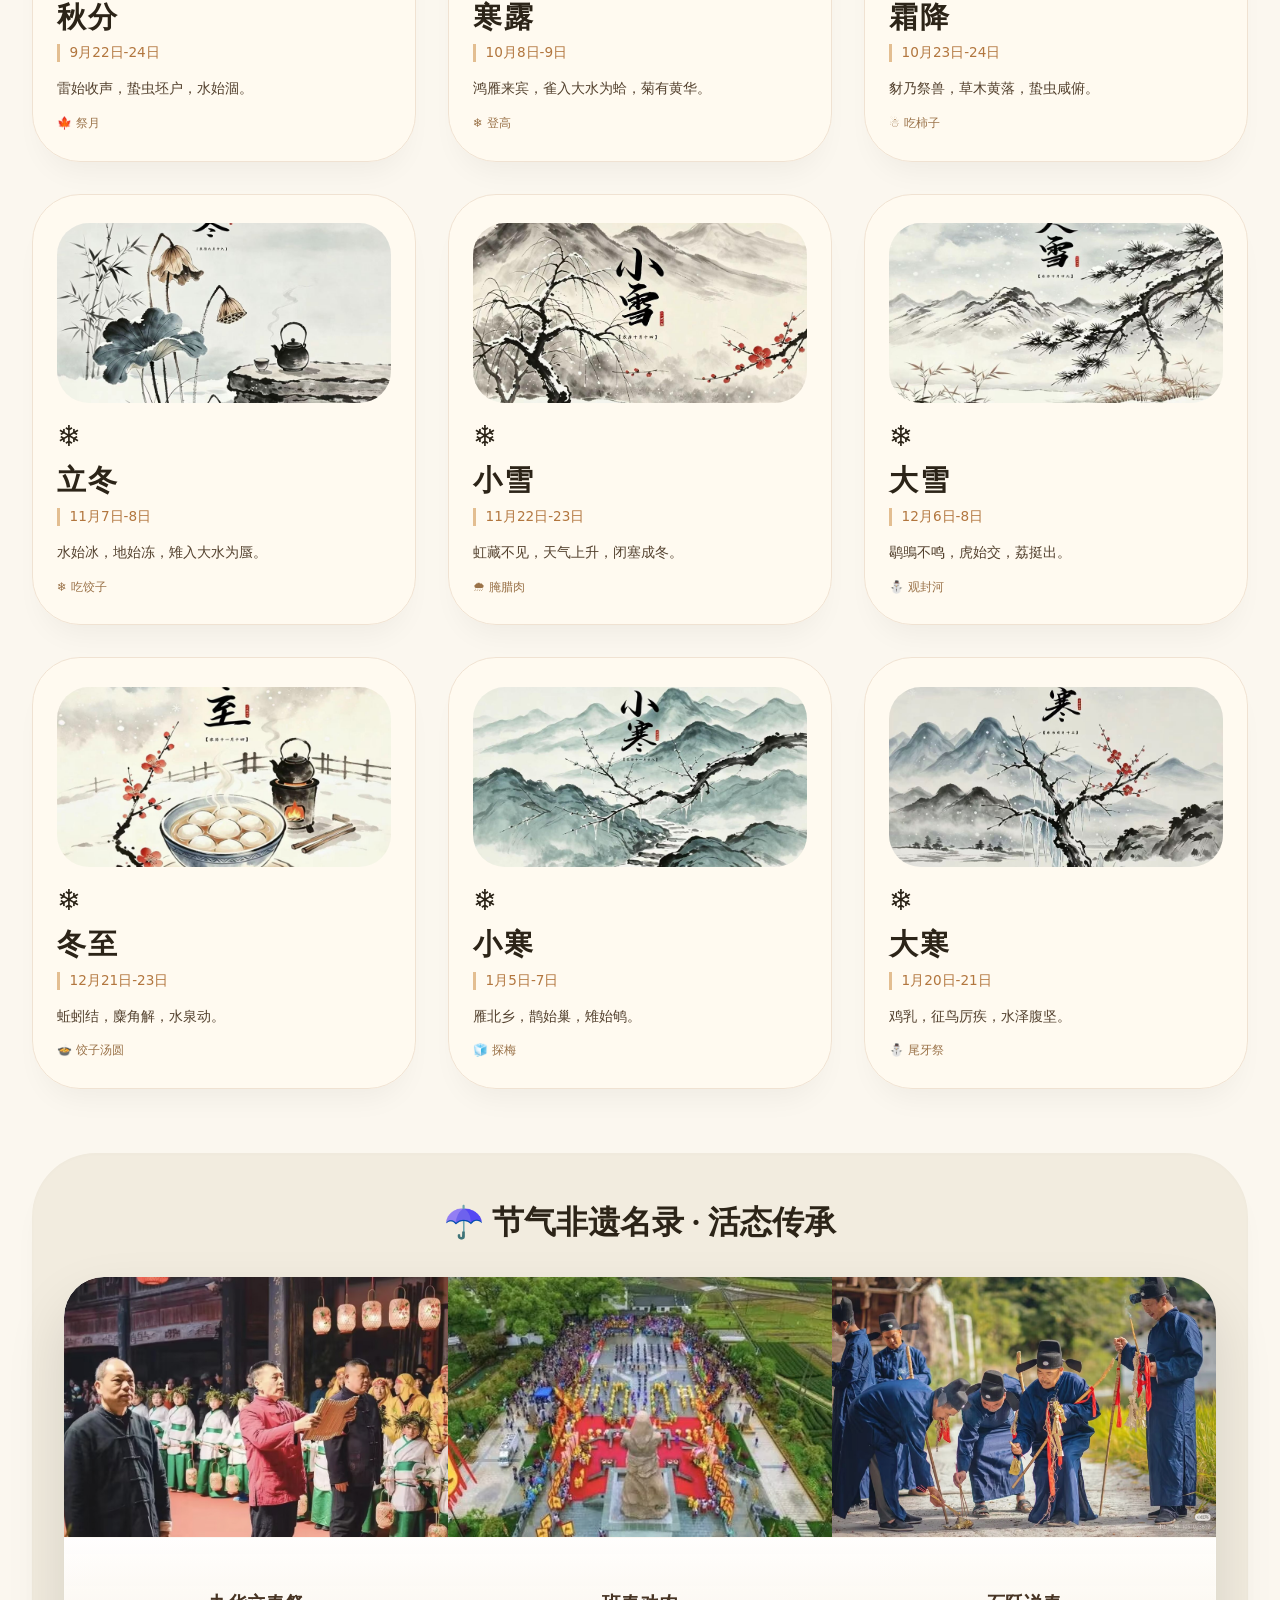
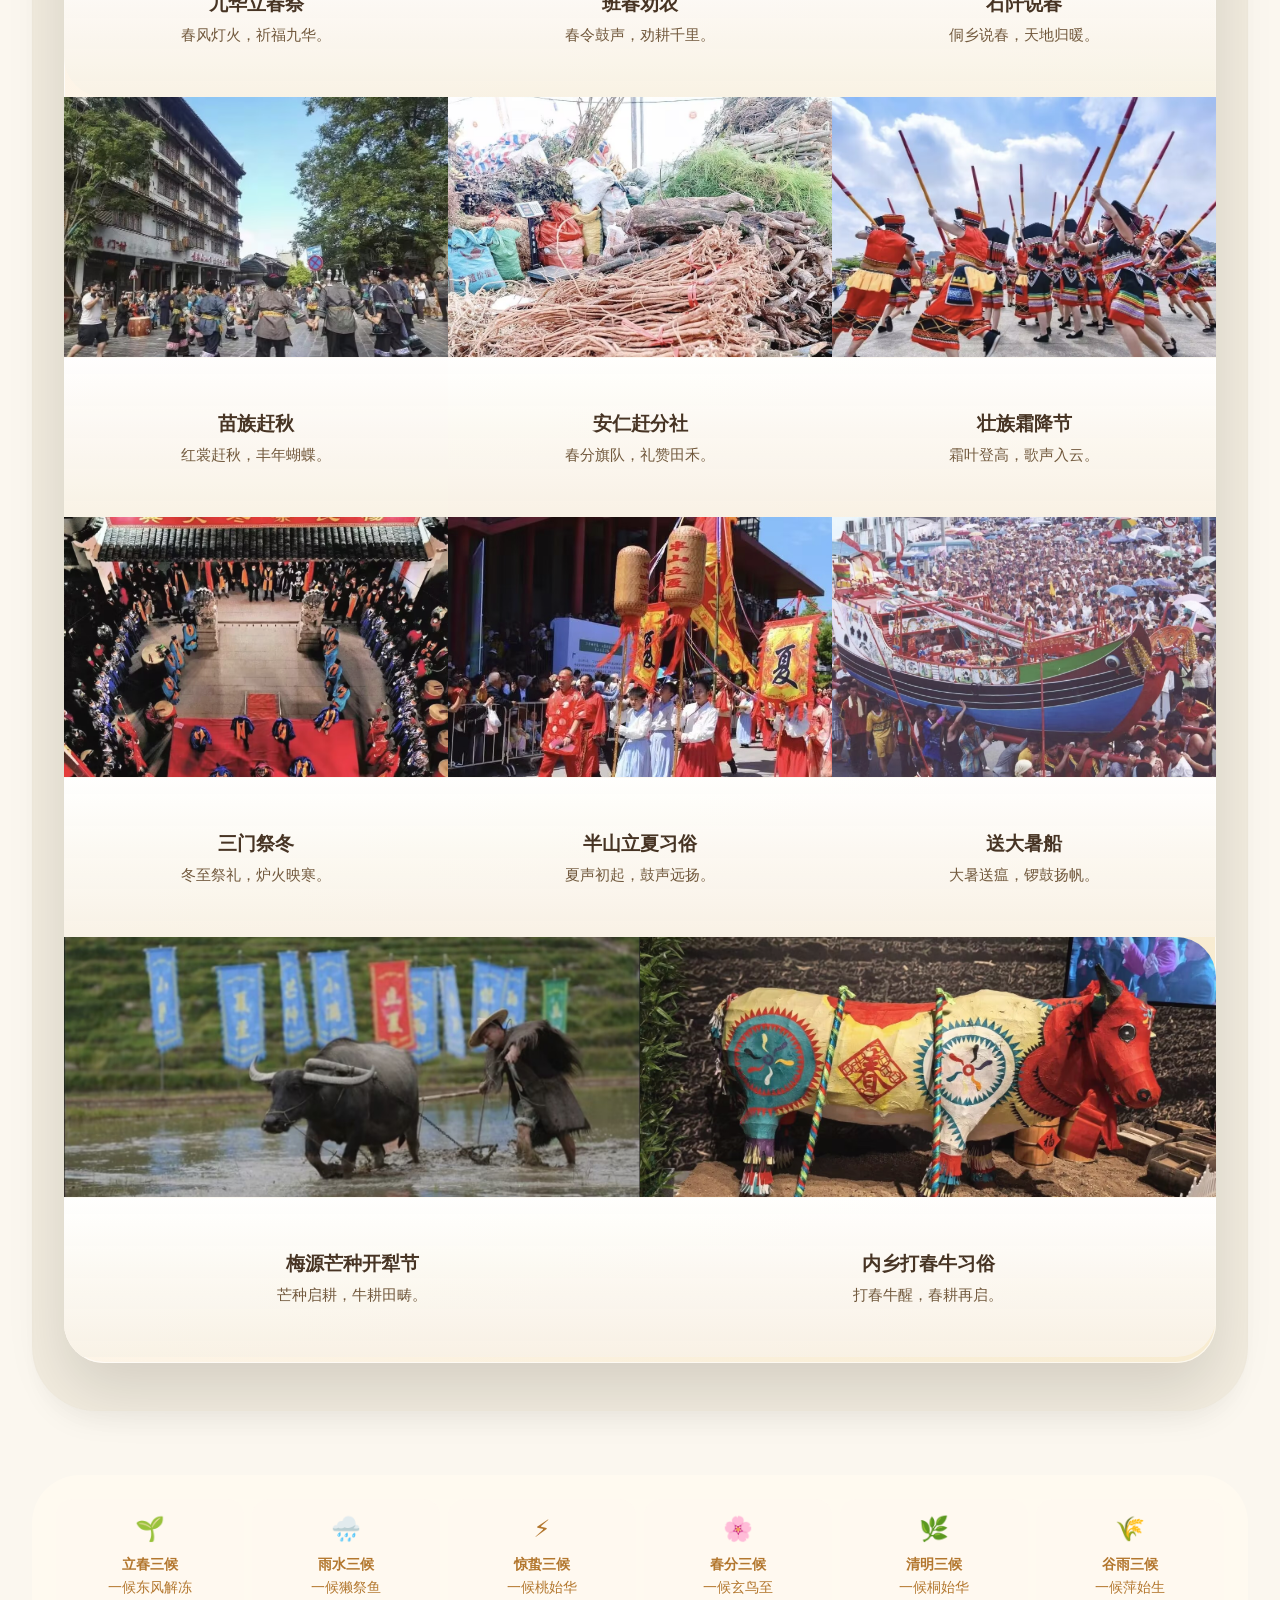
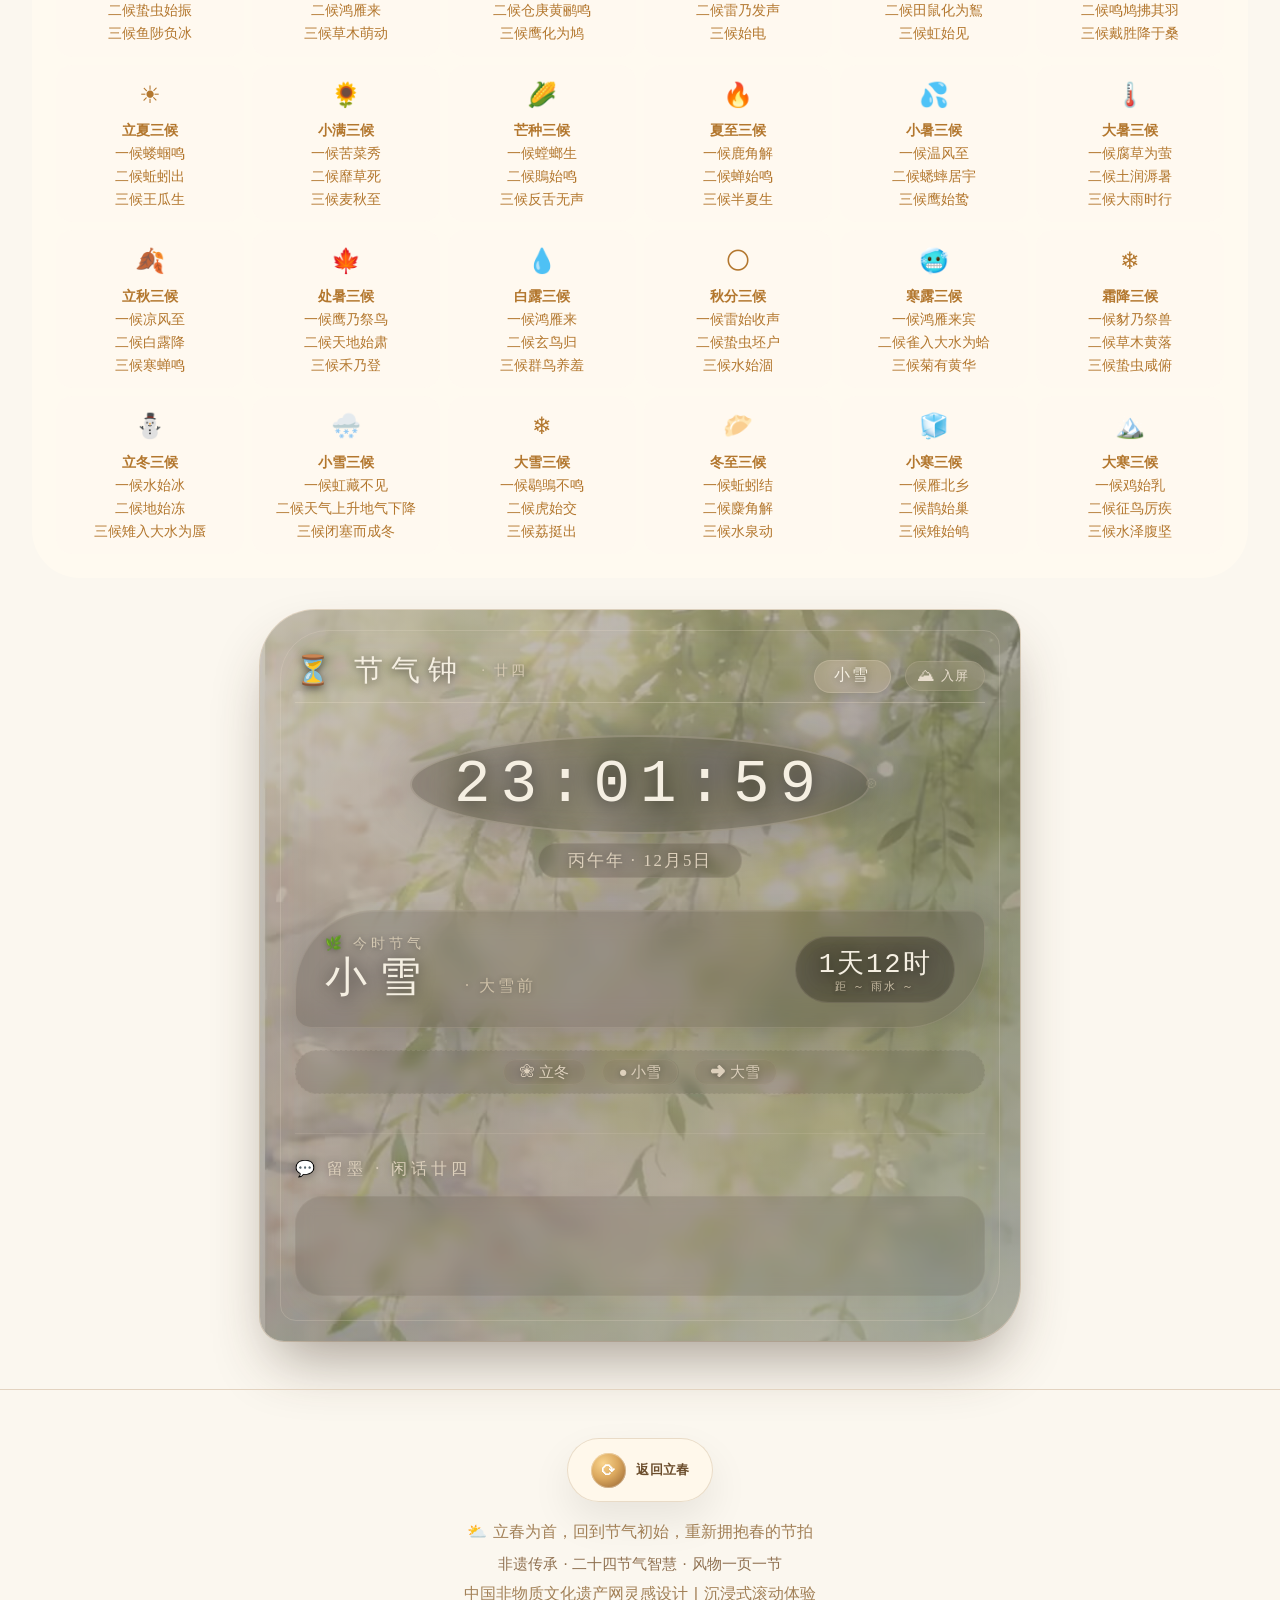
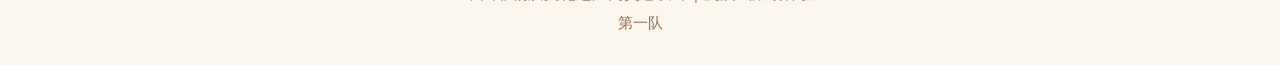
==== commit 4ca37603: "节气钟改背景，调整样式" ====
--- a/index.html
+++ b/index.html
@@ -1007,10 +1007,310 @@
                     .solar-clock-section .header h1 small { font-size: 0.75rem; }
                     .solar-clock-section { border-radius: 40px 16px 40px 16px; }
                 }
-                @media (max-width: 400px) {
+                                @media (max-width: 400px) {
                     .solar-clock-section .digital-clock { font-size: 2.2rem; letter-spacing: 4px; }
                     .solar-clock-section .term-name { font-size: 1.8rem; letter-spacing: 6px; }
                 }
+
+        /* ===== 全屏屏保按钮 — 中国风水墨交互 ===== */
+        .fullscreen-btn {
+            display: inline-flex;
+            align-items: center;
+            gap: 0.35rem;
+            background: rgba(200, 180, 155, 0.18);
+            backdrop-filter: blur(8px);
+            padding: 0.3rem 0.9rem 0.3rem 0.7rem;
+            border-radius: 30px;
+            color: #e8ddcd;
+            border: 1px solid rgba(232, 220, 200, 0.15);
+            cursor: pointer;
+            font-size: 0.82rem;
+            letter-spacing: 1px;
+            font-family: 'Noto Serif SC', '华文楷体', serif;
+            transition: all 0.35s cubic-bezier(0.22, 1, 0.36, 1);
+            box-shadow: 0 0 0 rgba(200, 180, 150, 0);
+            margin-left: 0.5rem;
+            white-space: nowrap;
+            position: relative;
+            overflow: hidden;
+        }
+        .fullscreen-btn::before {
+            content: '';
+            position: absolute;
+            inset: -40%;
+            width: 180%;
+            height: 180%;
+            background: radial-gradient(circle at center, rgba(255,235,200,0.12) 0%, transparent 70%);
+            opacity: 0;
+            transform: scale(0.5);
+            transition: opacity 0.5s ease, transform 0.6s ease;
+            pointer-events: none;
+        }
+        .fullscreen-btn:hover {
+            background: rgba(220, 200, 175, 0.30);
+            border-color: rgba(232, 220, 200, 0.40);
+            transform: translateY(-2px) scale(1.04);
+            box-shadow: 0 8px 28px rgba(0,0,0,0.25), 0 0 30px rgba(200, 180, 150, 0.08);
+            color: #f5efe2;
+        }
+        .fullscreen-btn:hover::before {
+            opacity: 1;
+            transform: scale(1);
+        }
+        .fullscreen-btn:active {
+            transform: translateY(0) scale(0.97);
+            box-shadow: 0 2px 8px rgba(0,0,0,0.15);
+        }
+        .fullscreen-btn .btn-icon {
+            font-size: 1.1rem;
+            line-height: 1;
+            display: inline-block;
+            transition: transform 0.4s ease;
+        }
+        .fullscreen-btn:hover .btn-icon {
+            transform: rotate(10deg) scale(1.15);
+        }
+
+        /* ===== 全屏屏保层 ===== */
+        .screensaver-overlay {
+            position: fixed;
+            inset: 0;
+            z-index: 9999;
+            background: #000;
+            background-image: url('./image/节气钟全屏.jpg');
+            background-size: cover;
+            background-position: center;
+            background-repeat: no-repeat;
+            display: none;
+            opacity: 0;
+            transition: opacity 0.8s ease;
+            font-family: 'Noto Serif SC', '华文楷体', 'KaiTi', 'SimSun', serif;
+            color: #f0e8d8;
+            text-shadow: 0 2px 20px rgba(0,0,0,0.6);
+            cursor: pointer;
+            user-select: none;
+        }
+        .screensaver-overlay.active {
+            display: block;
+            opacity: 1;
+        }
+        /* 半透明遮罩增强文字可读性 */
+        .screensaver-overlay::before {
+            content: '';
+            position: absolute;
+            inset: 0;
+            background: rgba(0,0,0,0.25);
+            pointer-events: none;
+            z-index: 0;
+        }
+        .screensaver-overlay .ss-content {
+            position: relative;
+            z-index: 1;
+            width: 100%;
+            height: 100%;
+            padding: 3rem 3.5rem;
+            display: grid;
+            grid-template-columns: 1fr auto 1fr;
+            grid-template-rows: auto 1fr auto;
+            gap: 1rem;
+        }
+                /* 左上角 — 实时时钟 + 日期信息 */
+        .ss-left {
+            grid-column: 1;
+            grid-row: 1;
+            text-align: left;
+            align-self: start;
+            line-height: 1.6;
+        }
+        .ss-left .ss-clock-hm {
+            font-size: 4.2rem;
+            font-weight: 400;
+            letter-spacing: 8px;
+            color: #ffffff;
+            text-shadow: 0 2px 24px rgba(0,0,0,0.7), 0 0 40px rgba(0,0,0,0.3);
+            font-family: 'Noto Serif SC', 'Courier New', monospace;
+            line-height: 1.2;
+        }
+        .ss-left .ss-clock-ss {
+            font-size: 1.2rem;
+            font-weight: 300;
+            letter-spacing: 4px;
+            color: rgba(255,255,255,0.6);
+            text-shadow: 0 2px 12px rgba(0,0,0,0.5);
+            margin-left: 0.2rem;
+            vertical-align: super;
+        }
+        .ss-left .ss-date-greg {
+            font-size: 1.8rem;
+            font-weight: 400;
+            letter-spacing: 3px;
+            color: #ffffff;
+            text-shadow: 0 2px 20px rgba(0,0,0,0.6);
+            margin-top: 0.5rem;
+        }
+        .ss-left .ss-date-week {
+            font-size: 1.2rem;
+            color: #f5e8d0;
+            letter-spacing: 3px;
+            margin-top: 0.15rem;
+            text-shadow: 0 2px 12px rgba(0,0,0,0.5);
+        }
+        .ss-left .ss-date-lunar {
+            font-size: 1.15rem;
+            color: #f0dcbe;
+            letter-spacing: 4px;
+            margin-top: 0.25rem;
+            border-left: 2px solid rgba(255,235,200,0.3);
+            padding-left: 0.8rem;
+            text-shadow: 0 2px 12px rgba(0,0,0,0.4);
+        }
+        /* 中上方 — 天干地支（横排） */
+        .ss-center-top {
+            grid-column: 2;
+            grid-row: 1;
+            text-align: center;
+            align-self: start;
+            justify-self: center;
+            background: rgba(0,0,0,0.25);
+            backdrop-filter: blur(14px);
+            border-radius: 48px 16px 48px 16px;
+            padding: 1.2rem 2rem;
+            border: 1px solid rgba(255,235,200,0.12);
+            box-shadow: 0 0 80px rgba(0,0,0,0.2);
+            line-height: 1.8;
+        }
+        .ss-center-top .ss-ganzhi-row {
+            display: flex;
+            gap: 1.8rem;
+            justify-content: center;
+            align-items: flex-end;
+        }
+        .ss-center-top .ss-ganzhi-row .gz-item {
+            display: flex;
+            flex-direction: column;
+            align-items: center;
+        }
+        .ss-center-top .ss-ganzhi-row .gz-item .gz-char {
+            font-size: 3rem;
+            line-height: 1.2;
+            color: #ffffff;
+            text-shadow: 0 2px 24px rgba(0,0,0,0.6);
+            letter-spacing: 6px;
+        }
+        .ss-center-top .ss-ganzhi-row .gz-item .gz-label {
+            font-size: 0.7rem;
+            color: #d4c4a8;
+            letter-spacing: 3px;
+            margin-top: 0.1rem;
+            text-shadow: 0 1px 8px rgba(0,0,0,0.4);
+        }
+        /* 右上角 — 十二时辰 */
+        .ss-right {
+            grid-column: 3;
+            grid-row: 1;
+            text-align: right;
+            align-self: start;
+            line-height: 1.5;
+        }
+        .ss-right .ss-shichen-name {
+            font-size: 3.6rem;
+            font-weight: 500;
+            letter-spacing: 12px;
+            color: #ffffff;
+            text-shadow: 0 2px 24px rgba(0,0,0,0.6);
+        }
+        .ss-right .ss-shichen-period {
+            font-size: 1.2rem;
+            color: #f5e8d0;
+            letter-spacing: 3px;
+            margin-top: 0.15rem;
+            text-shadow: 0 2px 12px rgba(0,0,0,0.4);
+        }
+        .ss-right .ss-shichen-desc {
+            font-size: 1.1rem;
+            color: #f0dcbe;
+            letter-spacing: 4px;
+            margin-top: 0.3rem;
+            border-right: 2px solid rgba(255,235,200,0.25);
+            padding-right: 1rem;
+            text-shadow: 0 2px 12px rgba(0,0,0,0.4);
+        }
+        /* 中央 — 节气名淡入 */
+        .ss-center-middle {
+            grid-column: 1 / -1;
+            grid-row: 2;
+            text-align: center;
+            align-self: center;
+            justify-self: center;
+            font-size: 9rem;
+            font-weight: 200;
+            letter-spacing: 40px;
+            color: rgba(255,255,255,0.12);
+            text-shadow: 0 0 80px rgba(0,0,0,0.15);
+            animation: ssTermFade 5s ease-in-out infinite alternate;
+            pointer-events: none;
+        }
+        @keyframes ssTermFade {
+            0% { opacity: 0.10; transform: scale(0.97); }
+            100% { opacity: 0.30; transform: scale(1.03); }
+        }
+        /* 底部退出提示 */
+        .ss-bottom {
+            grid-column: 1 / -1;
+            grid-row: 3;
+            text-align: center;
+            align-self: end;
+            justify-self: center;
+            font-size: 0.9rem;
+            color: rgba(220, 208, 188, 0.25);
+            letter-spacing: 6px;
+            padding-bottom: 1rem;
+            transition: color 0.4s ease;
+        }
+        .screensaver-overlay:hover .ss-bottom {
+            color: rgba(220, 208, 188, 0.6);
+        }
+        .ss-bottom .ss-exit-hint {
+            display: inline-block;
+            padding: 0.4rem 1.4rem;
+            border-radius: 30px;
+            border: 1px solid rgba(255,235,200,0.06);
+            background: rgba(0,0,0,0.15);
+            backdrop-filter: blur(6px);
+            transition: all 0.3s ease;
+        }
+        .screensaver-overlay:hover .ss-exit-hint {
+            border-color: rgba(255,235,200,0.12);
+            background: rgba(0,0,0,0.2);
+        }
+        /* 屏保响应式 */
+        @media (max-width: 820px) {
+            .screensaver-overlay .ss-content {
+                padding: 2rem 1.5rem;
+                grid-template-columns: 1fr 1fr;
+                grid-template-rows: auto auto 1fr auto;
+            }
+            .ss-left { grid-column: 1; grid-row: 1; }
+            .ss-right { grid-column: 2; grid-row: 1; text-align: right; }
+            .ss-center-top { grid-column: 1 / -1; grid-row: 2; justify-self: center; }
+            .ss-center-top .ss-ganzhi-row .gz-item .gz-char { font-size: 2.2rem; }
+            .ss-center-middle { grid-row: 3; font-size: 5rem; letter-spacing: 24px; }
+            .ss-bottom { grid-row: 4; }
+            .ss-right .ss-shichen-name { font-size: 2.6rem; }
+            .ss-left .ss-clock-hm { font-size: 3.2rem; }
+        }
+        @media (max-width: 480px) {
+            .ss-left .ss-clock-hm { font-size: 2.6rem; }
+            .ss-left .ss-date-greg { font-size: 1.3rem; }
+            .ss-left .ss-date-week { font-size: 1rem; }
+            .ss-left .ss-date-lunar { font-size: 0.95rem; }
+            .ss-right .ss-shichen-name { font-size: 2rem; letter-spacing: 6px; }
+            .ss-right .ss-shichen-period { font-size: 0.95rem; }
+            .ss-right .ss-shichen-desc { font-size: 0.9rem; }
+            .ss-center-top .ss-ganzhi-row .gz-item .gz-char { font-size: 1.6rem; }
+            .ss-center-top { padding: 0.8rem 1.2rem; }
+            .ss-center-middle { font-size: 3rem; letter-spacing: 14px; }
+        }
         footer {
             text-align: center;
             padding: 3rem 2rem 2rem;
@@ -1196,9 +1496,14 @@
         <div class="clock-overlay"></div>
         <!-- 内容 -->
         <div class="clock-content">
-            <div class="header">
+                        <div class="header">
                 <h1>⏳ 节气钟 <small>· 廿四</small></h1>
-                <span class="chinese-now" id="currentTermTag">立春</span>
+                <span style="display:flex; align-items:center; gap:0.4rem; flex-wrap:wrap;">
+                    <span class="chinese-now" id="currentTermTag">立春</span>
+                    <button class="fullscreen-btn" id="fullscreenBtn" title="进入全屏屏保">
+                        <span class="btn-icon">⛰</span> 入屏
+                    </button>
+                </span>
             </div>
 
             <div class="clock-display">
@@ -1246,6 +1551,37 @@
                         async>
                     </script>
                 </div>
+            </div>
+                </div>
+    </div>
+
+    <!-- ===== 全屏屏保层 ===== -->
+    <div class="screensaver-overlay" id="screensaverOverlay">
+        <div class="ss-content">
+                        <div class="ss-left">
+                <div>
+                    <span class="ss-clock-hm" id="ssClockHM">00:00</span>
+                    <span class="ss-clock-ss" id="ssClockSS">00</span>
+                </div>
+                <div class="ss-date-greg" id="ssDateGreg">0000年00月00日</div>
+                <div class="ss-date-week" id="ssDateWeek">星期零</div>
+                <div class="ss-date-lunar" id="ssDateLunar">甲子年 · 冬月三十</div>
+            </div>
+            <div class="ss-center-top">
+                <div class="ss-ganzhi-row">
+                    <div class="gz-item"><span class="gz-char" id="ssGanZhiYear">甲子</span><span class="gz-label">年</span></div>
+                    <div class="gz-item"><span class="gz-char" id="ssGanZhiMonth">甲子</span><span class="gz-label">月</span></div>
+                    <div class="gz-item"><span class="gz-char" id="ssGanZhiDay">甲子</span><span class="gz-label">日</span></div>
+                </div>
+            </div>
+            <div class="ss-right">
+                <div class="ss-shichen-name" id="ssShiChen">子时</div>
+                <div class="ss-shichen-period" id="ssShiChenPeriod">23:00-01:00</div>
+                <div class="ss-shichen-desc" id="ssShiChenDesc">夜半·星汉低垂</div>
+            </div>
+            <div class="ss-center-middle" id="ssTermName">立春</div>
+            <div class="ss-bottom">
+                <span class="ss-exit-hint">✕ 轻触退出屏保</span>
             </div>
         </div>
     </div>
@@ -1575,8 +1911,153 @@
             currentHint.textContent = '● '+currentTerm.name;
             nextHint.textContent = '➜ '+nextTerm.name;
         }
-        updateTimeAndTerms();
+                updateTimeAndTerms();
         setInterval(updateTimeAndTerms, 1000);
+
+        // ===== 全屏屏保逻辑 =====
+        const fullscreenBtn = document.getElementById('fullscreenBtn');
+        const ssOverlay = document.getElementById('screensaverOverlay');
+
+        // 十二时辰数据
+        const SHI_CHEN = [
+            { name:'子时', start:23, end:1, period:'23:00-01:00', desc:'夜半·星汉低垂' },
+            { name:'丑时', start:1, end:3, period:'01:00-03:00', desc:'鸡鸣·万籁俱寂' },
+            { name:'寅时', start:3, end:5, period:'03:00-05:00', desc:'平旦·东方欲晓' },
+            { name:'卯时', start:5, end:7, period:'05:00-07:00', desc:'日出·晨曦初露' },
+            { name:'辰时', start:7, end:9, period:'07:00-09:00', desc:'食时·朝霞满天' },
+            { name:'巳时', start:9, end:11, period:'09:00-11:00', desc:'隅中·日华正酣' },
+            { name:'午时', start:11, end:13, period:'11:00-13:00', desc:'日中·烈日当空' },
+            { name:'未时', start:13, end:15, period:'13:00-15:00', desc:'日昳·斜阳微暖' },
+            { name:'申时', start:15, end:17, period:'15:00-17:00', desc:'晡时·夕照流金' },
+            { name:'酉时', start:17, end:19, period:'17:00-19:00', desc:'日入·暮色四合' },
+            { name:'戌时', start:19, end:21, period:'19:00-21:00', desc:'黄昏·华灯初上' },
+            { name:'亥时', start:21, end:23, period:'21:00-23:00', desc:'人定·夜深人静' }
+        ];
+
+        function getShiChen(hour) {
+            for (let sc of SHI_CHEN) {
+                if (sc.start < sc.end) {
+                    if (hour >= sc.start && hour < sc.end) return sc;
+                } else {
+                    // 子时跨天 23:00-01:00
+                    if (hour >= sc.start || hour < sc.end) return sc;
+                }
+            }
+            return SHI_CHEN[0];
+        }
+
+        // 天干地支月柱计算
+        function getGanZhiMonth(year, month) {
+            const stems = ['甲','乙','丙','丁','戊','己','庚','辛','壬','癸'];
+            const branches = ['子','丑','寅','卯','辰','巳','午','未','申','酉','戌','亥'];
+            // 年干决定月干起始：甲己之年丙作首，乙庚之岁戊为头，丙辛之年寻庚上，丁壬壬寅顺水流，戊癸何方发，甲寅之上好追求
+            const yearGan = (year - 4) % 10;
+            let monthGanStart;
+            if (yearGan === 0 || yearGan === 5) monthGanStart = 2;  // 丙
+            else if (yearGan === 1 || yearGan === 6) monthGanStart = 4; // 戊
+            else if (yearGan === 2 || yearGan === 7) monthGanStart = 6; // 庚
+            else if (yearGan === 3 || yearGan === 8) monthGanStart = 8; // 壬
+            else monthGanStart = 0; // 甲
+            const gan = stems[(monthGanStart + month - 1) % 10];
+            const zhi = branches[(month + 1) % 12]; // 寅 = 正月
+            return gan + zhi;
+        }
+
+        // 天干地支日柱计算（近似）
+        function getGanZhiDay(year, month, day) {
+            const stems = ['甲','乙','丙','丁','戊','己','庚','辛','壬','癸'];
+            const branches = ['子','丑','寅','卯','辰','巳','午','未','申','酉','戌','亥'];
+            // 近似日干支: 基于2000年1月1日（甲子日）为基准
+            const baseDate = new Date(2000, 0, 1);
+            const targetDate = new Date(year, month - 1, day);
+            const diffDays = Math.round((targetDate - baseDate) / (24*60*60*1000));
+            const idx = ((diffDays % 60) + 60) % 60;
+            return stems[idx % 10] + branches[idx % 12];
+        }
+
+        function updateScreensaver() {
+            const now = new Date();
+            const y = now.getFullYear(), m = now.getMonth()+1, d = now.getDate();
+            const h = now.getHours(), min = now.getMinutes();
+
+                        // 左上实时时钟
+            const hh = String(now.getHours()).padStart(2,'0');
+            const mm = String(now.getMinutes()).padStart(2,'0');
+            const ss = String(now.getSeconds()).padStart(2,'0');
+            document.getElementById('ssClockHM').textContent = hh+':'+mm;
+            document.getElementById('ssClockSS').textContent = ss;
+
+            // 公历日期
+            document.getElementById('ssDateGreg').textContent = y+'年'+String(m).padStart(2,'0')+'月'+String(d).padStart(2,'0')+'日';
+            const weekDays = ['星期日','星期一','星期二','星期三','星期四','星期五','星期六'];
+            document.getElementById('ssDateWeek').textContent = weekDays[now.getDay()];
+
+            // 农历年月日（使用天干地支）
+            const stems = ['甲','乙','丙','丁','戊','己','庚','辛','壬','癸'];
+            const branches = ['子','丑','寅','卯','辰','巳','午','未','申','酉','戌','亥'];
+            const yearStem = stems[(y - 4) % 10];
+            const yearBranch = branches[(y - 4) % 12];
+            const gzMonth = getGanZhiMonth(y, m);
+            const gzDay = getGanZhiDay(y, m, d);
+            document.getElementById('ssDateLunar').textContent = yearStem+yearBranch+'年 · '+gzMonth+'月'+gzDay+'日';
+
+            // 天干地支（年月日分开）
+            document.getElementById('ssGanZhiYear').textContent = yearStem+yearBranch;
+            document.getElementById('ssGanZhiMonth').textContent = gzMonth;
+            document.getElementById('ssGanZhiDay').textContent = gzDay;
+
+            // 十二时辰
+            const sc = getShiChen(h);
+            document.getElementById('ssShiChen').textContent = sc.name;
+            document.getElementById('ssShiChenPeriod').textContent = sc.period;
+            document.getElementById('ssShiChenDesc').textContent = sc.desc;
+
+            // 中央节气名
+            const curTerm = document.getElementById('currentTermTag');
+            if (curTerm) document.getElementById('ssTermName').textContent = curTerm.textContent;
+        }
+
+        if (fullscreenBtn && ssOverlay) {
+            fullscreenBtn.addEventListener('click', function(e) {
+                e.stopPropagation();
+                // 更新屏保数据
+                updateScreensaver();
+                // 启用屏保
+                ssOverlay.classList.add('active');
+                // 请求全屏
+                if (document.documentElement.requestFullscreen) {
+                    document.documentElement.requestFullscreen().catch(function(err) {
+                        // 某些浏览器或环境不支持全屏API，忽略
+                    });
+                }
+                // 屏保内每秒更新
+                if (window._ssTimer) clearInterval(window._ssTimer);
+                window._ssTimer = setInterval(updateScreensaver, 1000);
+            });
+
+            // 点击屏保退出
+            ssOverlay.addEventListener('click', function() {
+                ssOverlay.classList.remove('active');
+                if (window._ssTimer) {
+                    clearInterval(window._ssTimer);
+                    window._ssTimer = null;
+                }
+                if (document.exitFullscreen) {
+                    document.exitFullscreen().catch(function(err) {});
+                }
+            });
+
+            // ESC 键退出屏保
+            document.addEventListener('keydown', function(e) {
+                if (e.key === 'Escape' && ssOverlay.classList.contains('active')) {
+                    ssOverlay.classList.remove('active');
+                    if (window._ssTimer) {
+                        clearInterval(window._ssTimer);
+                        window._ssTimer = null;
+                    }
+                }
+            });
+        }
     })();
 </script>
 </body>
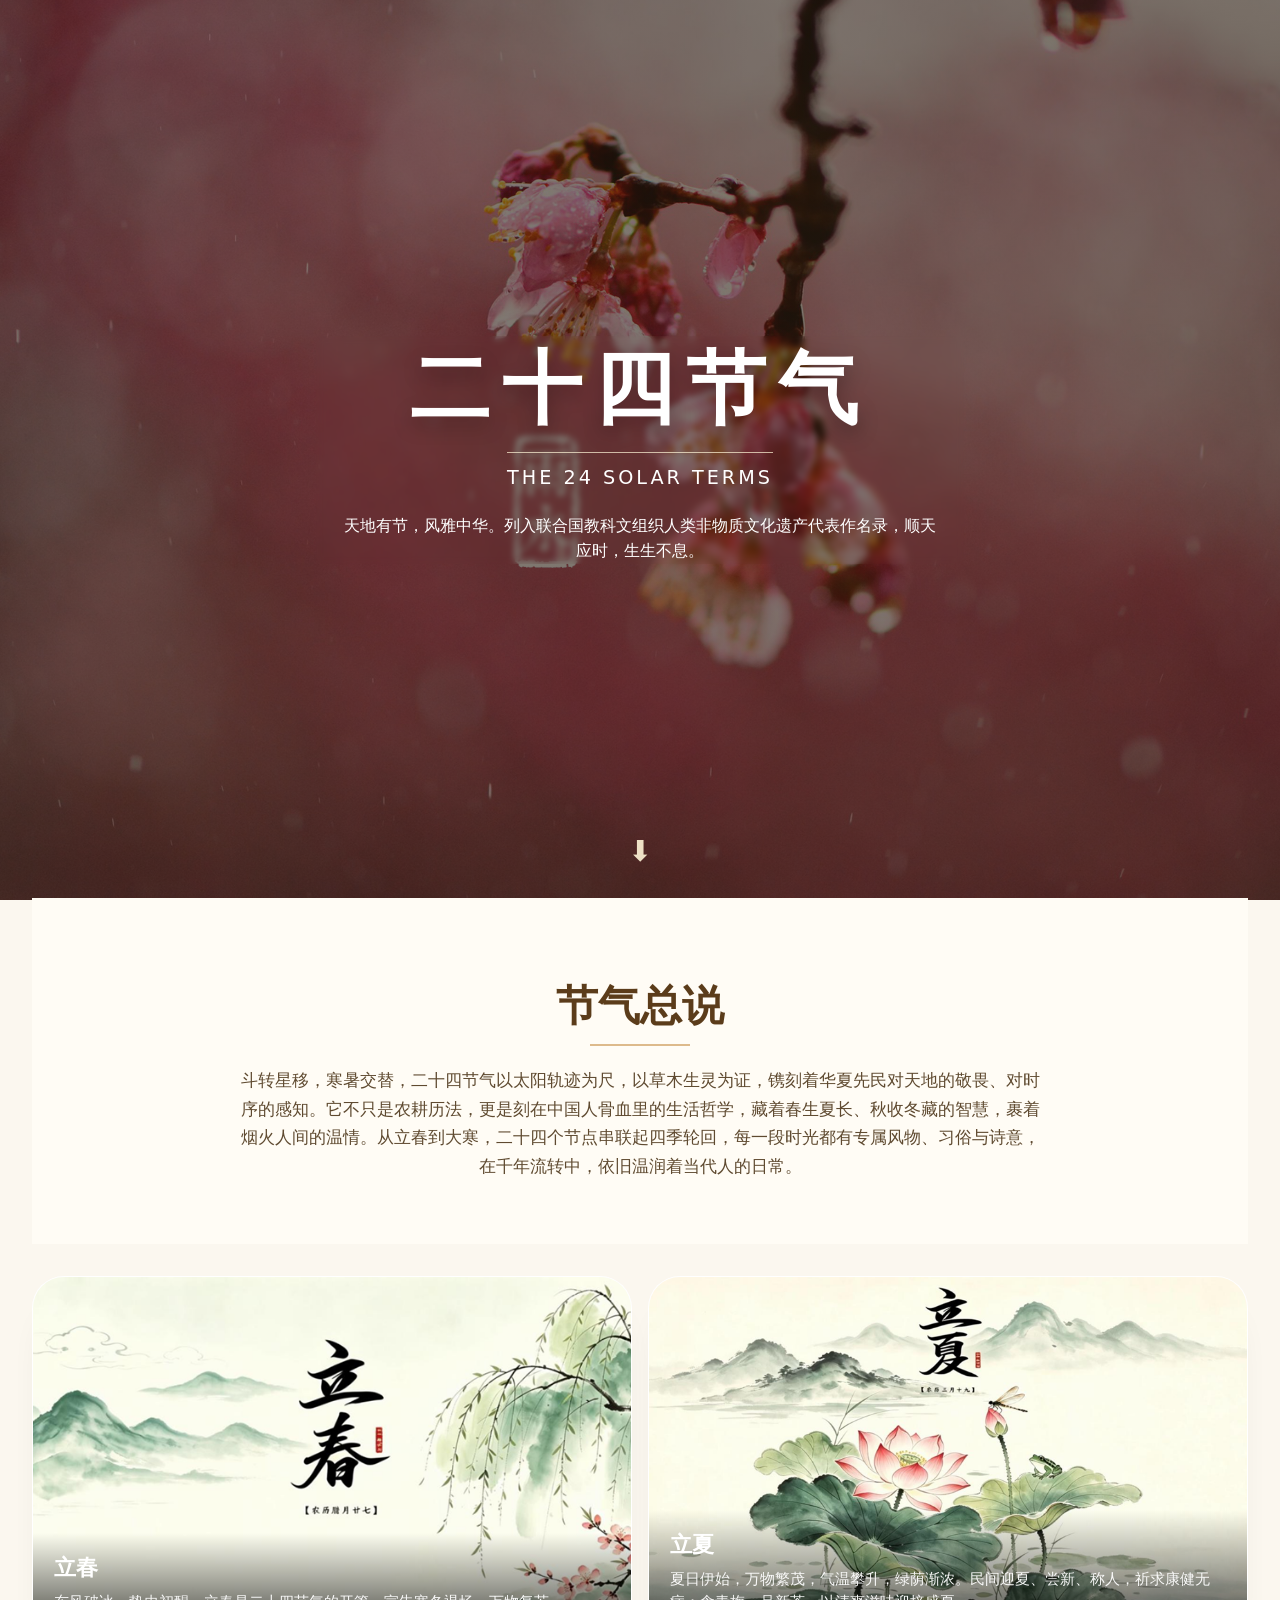
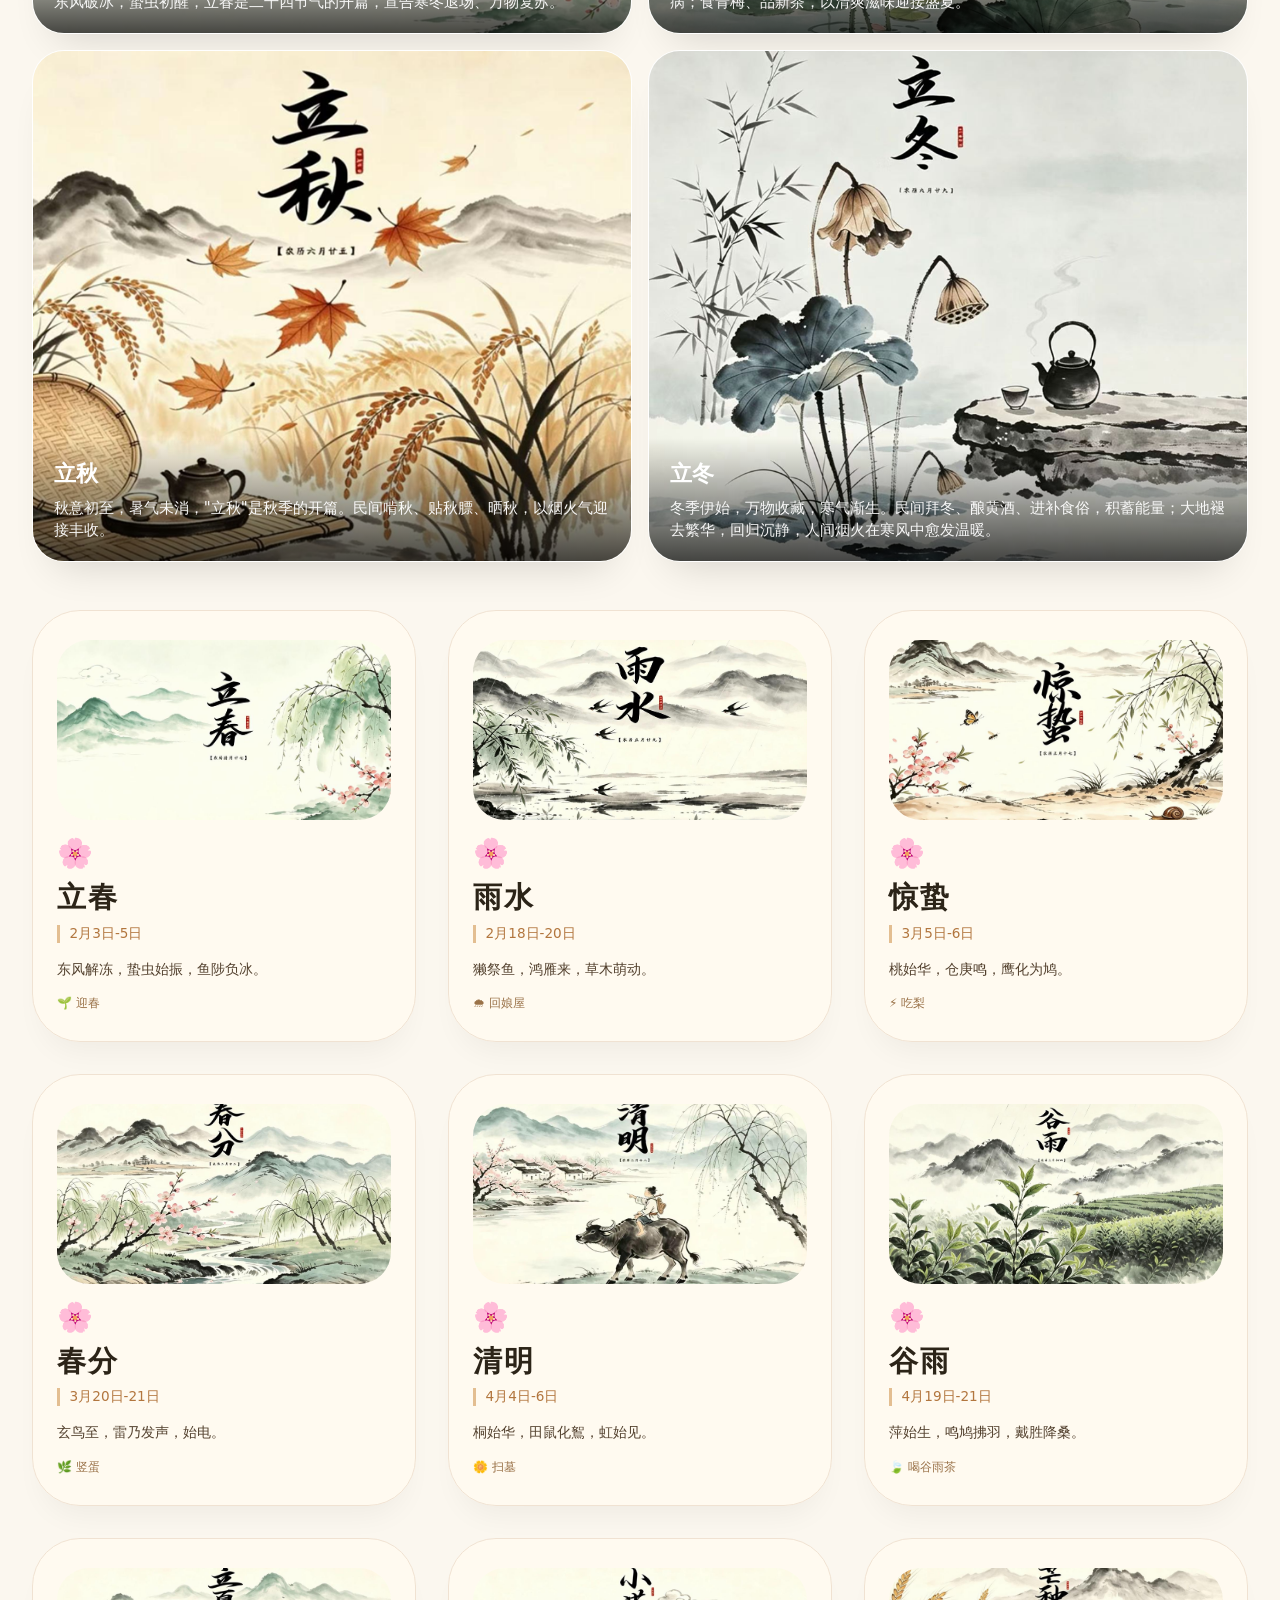
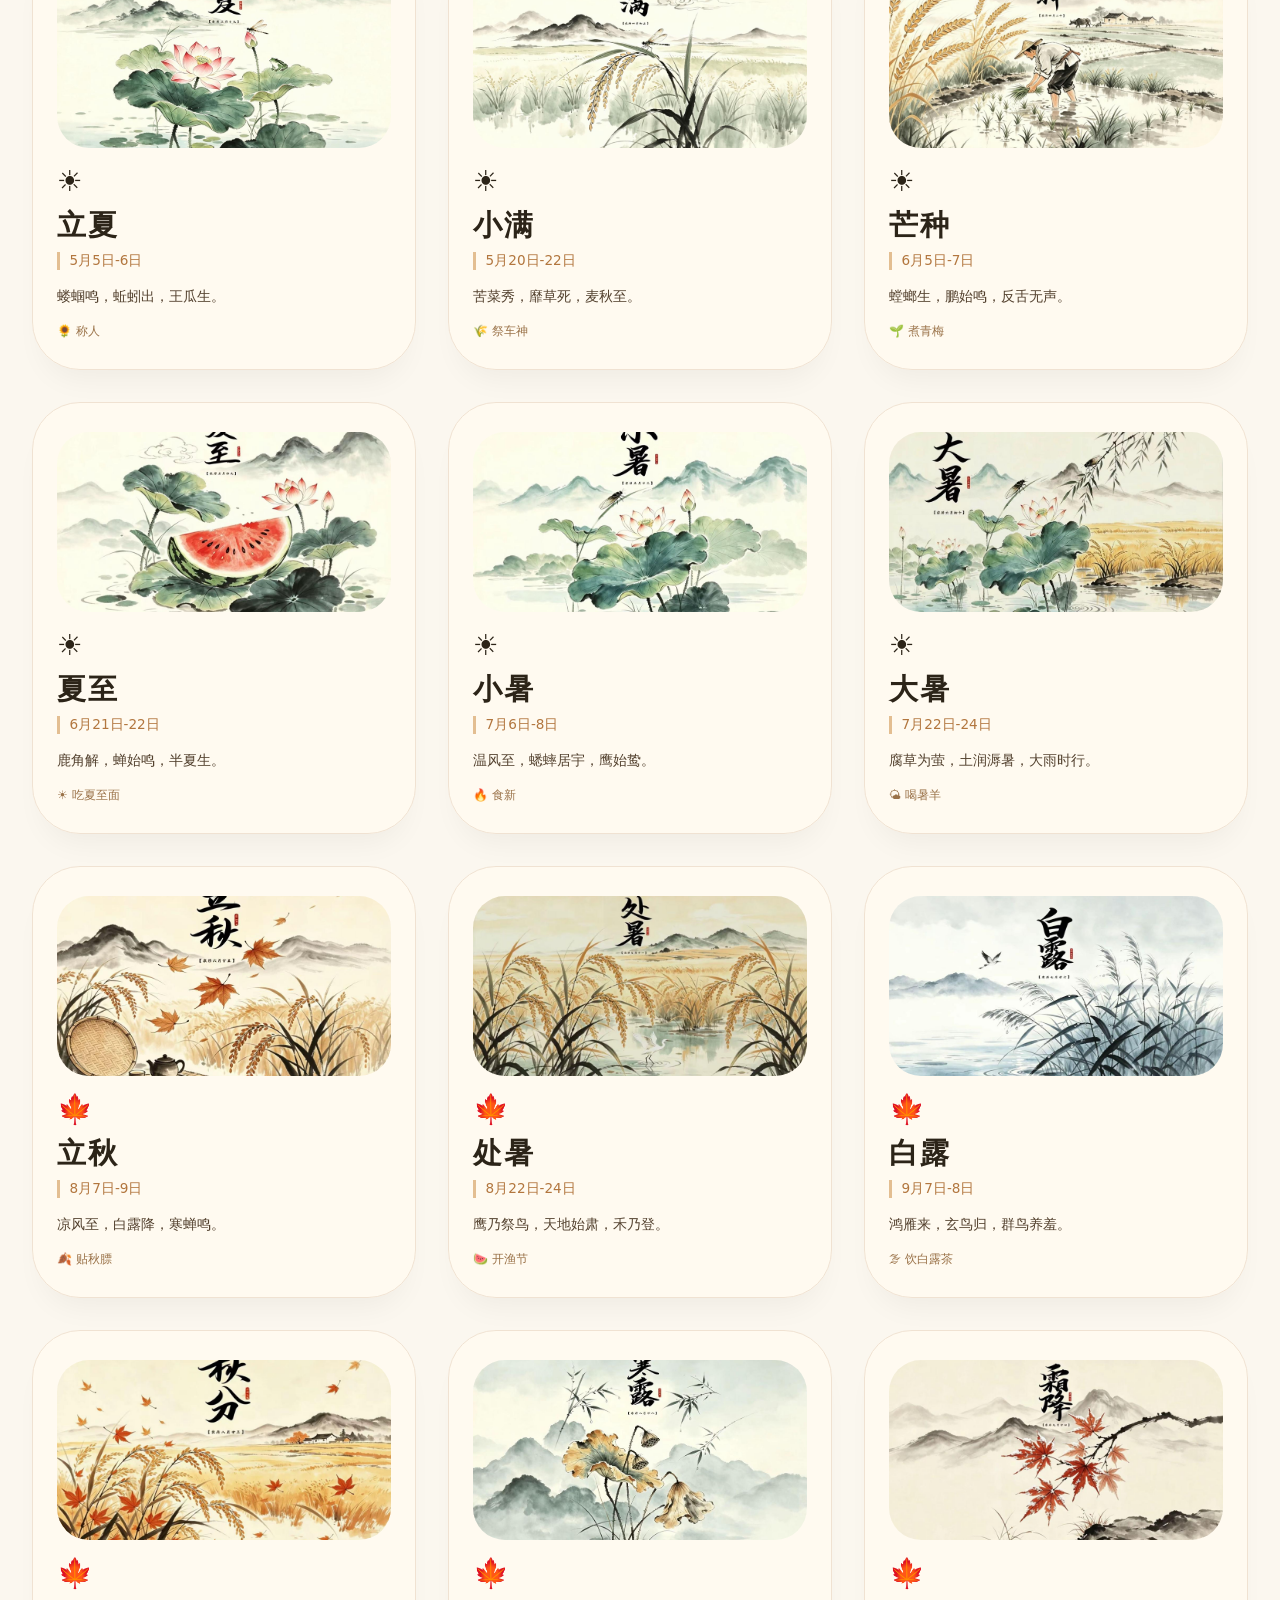
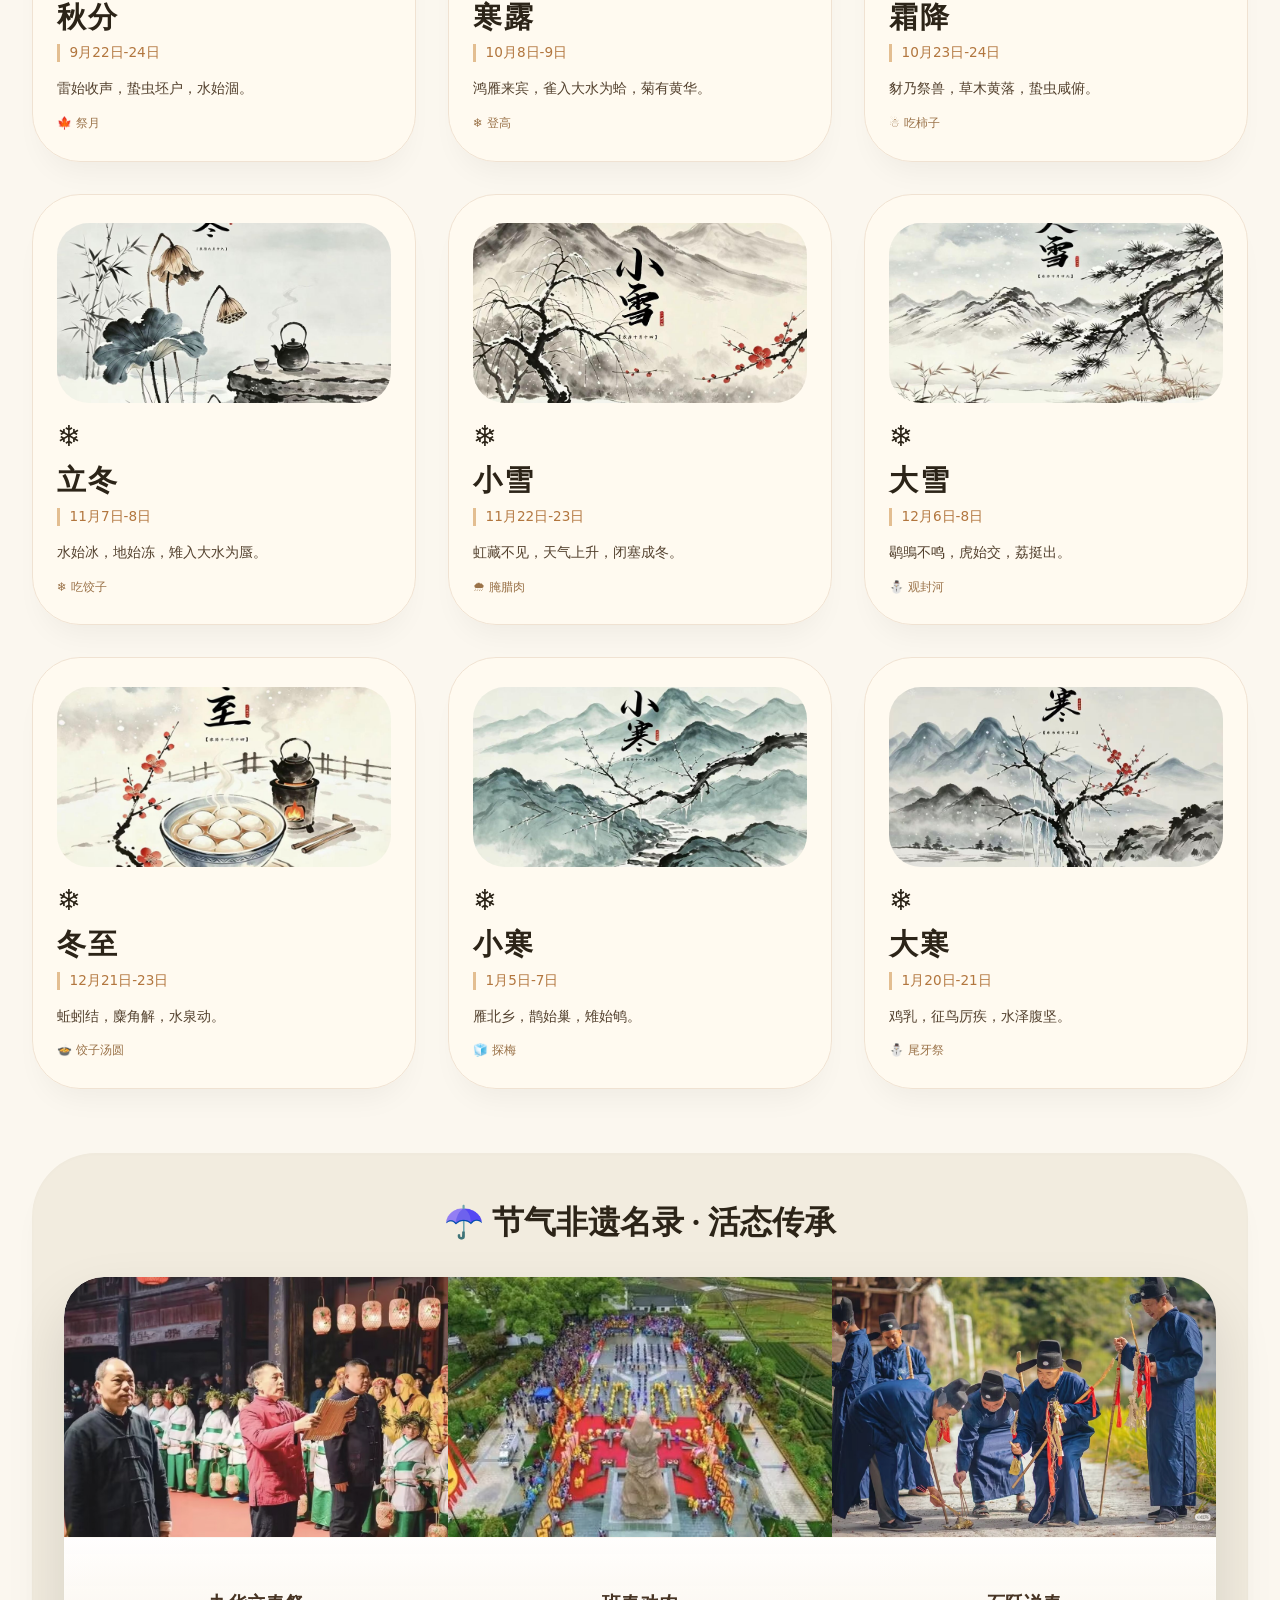
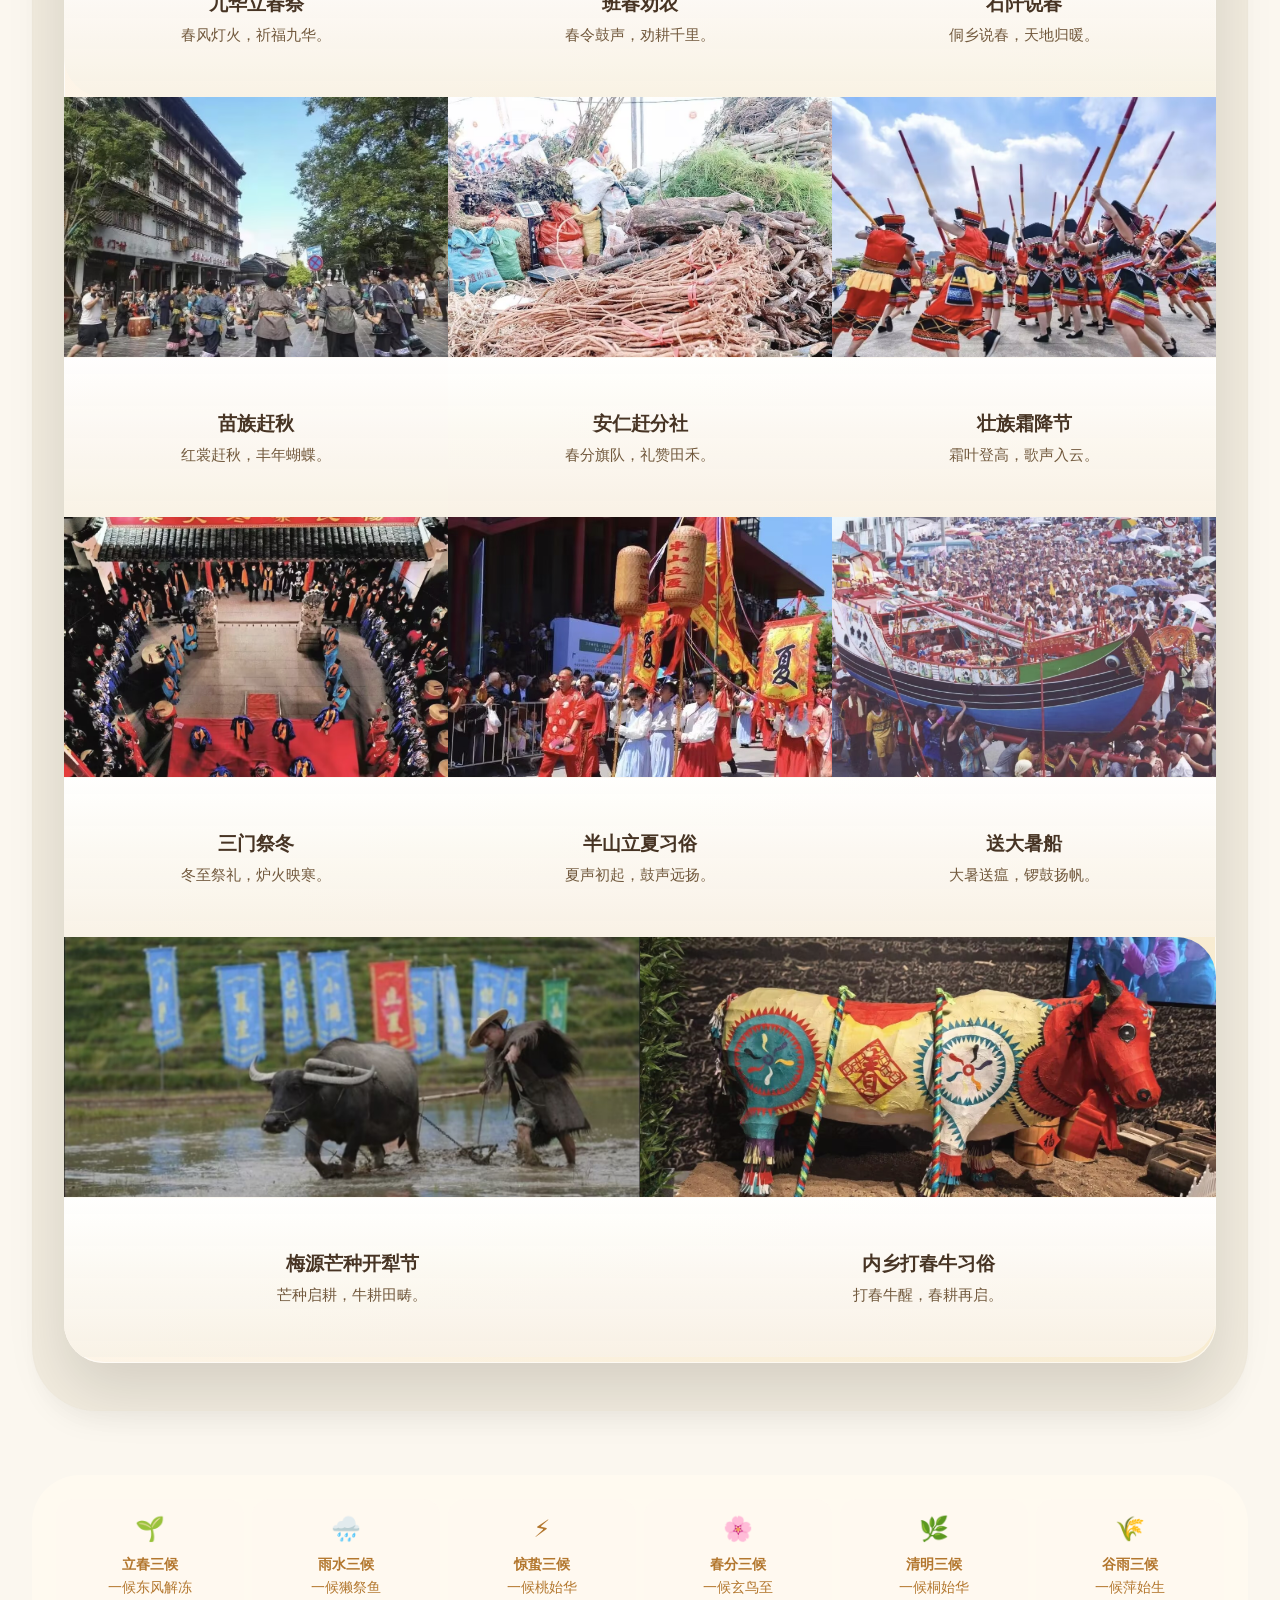
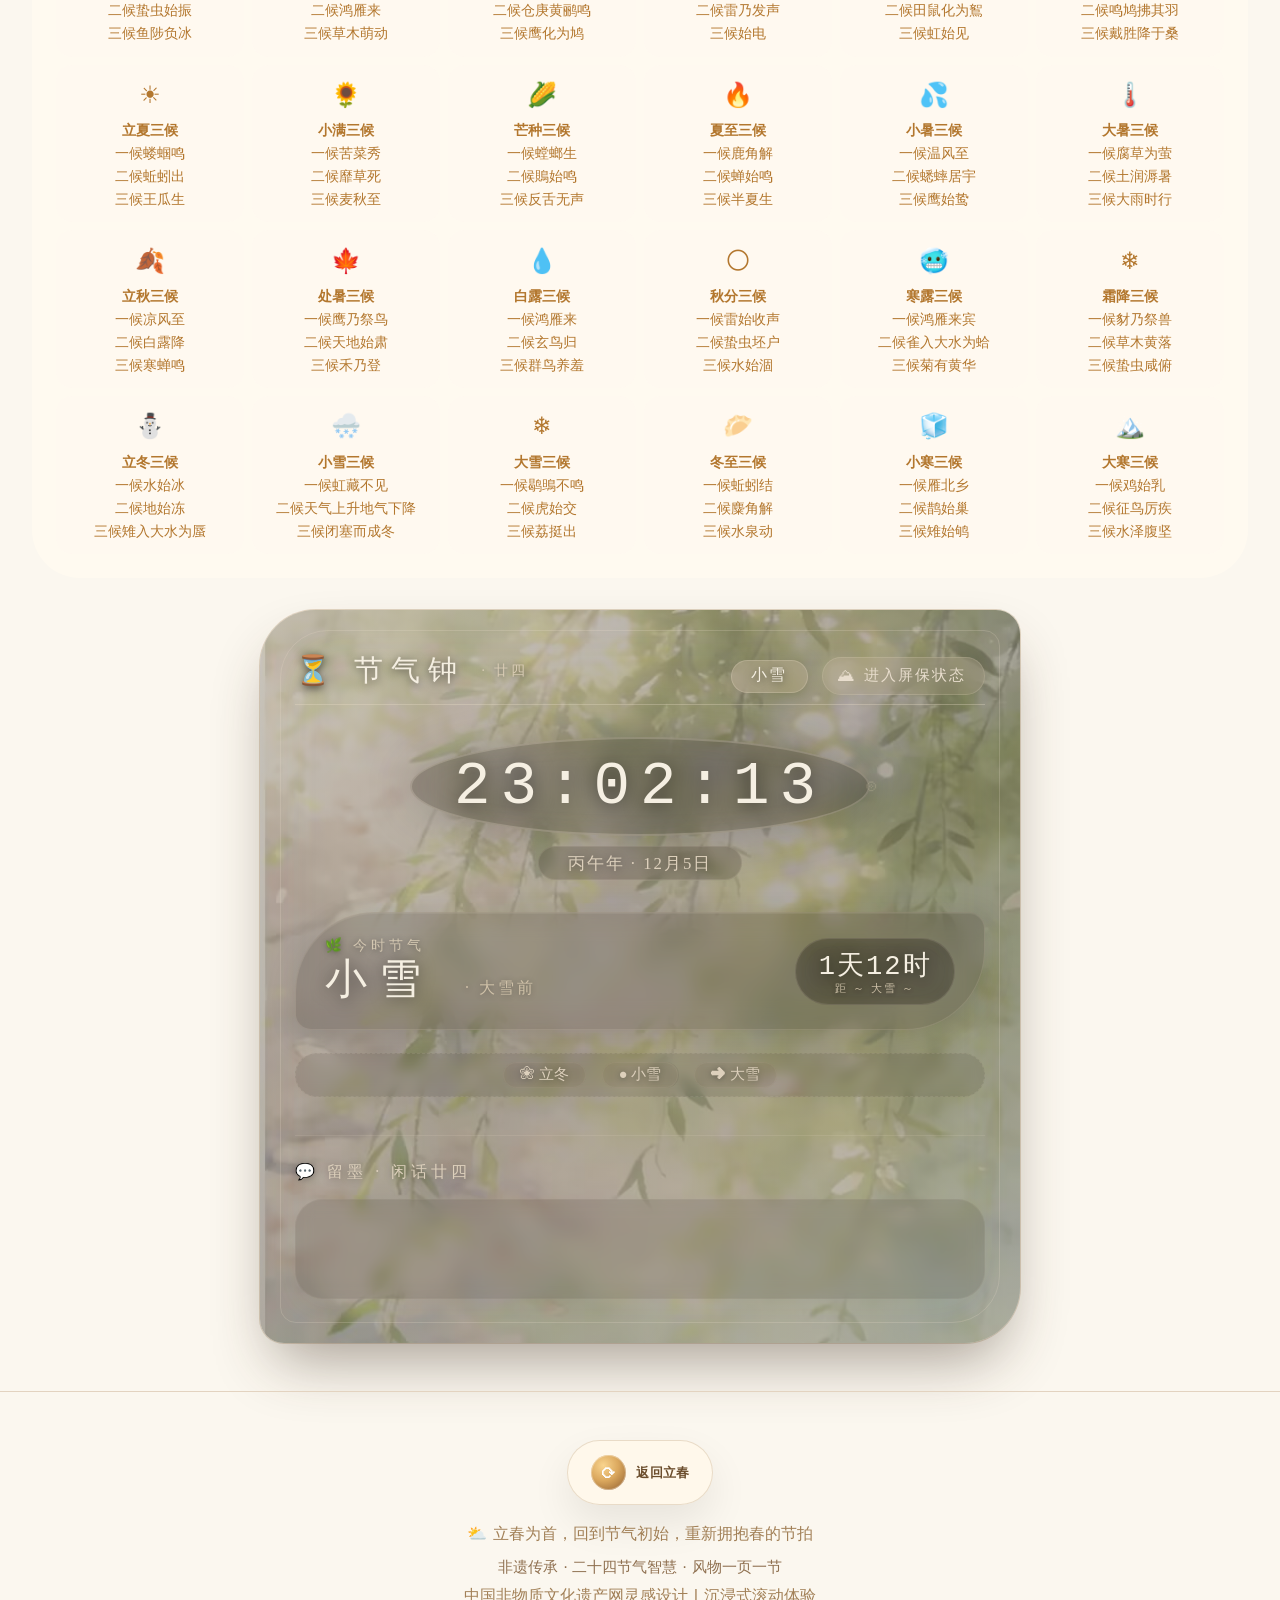
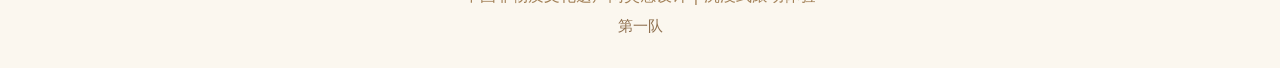
==== commit aab7f974: "节气钟全局页面优化" ====
--- a/index.html
+++ b/index.html
@@ -1013,19 +1013,19 @@
                 }
 
         /* ===== 全屏屏保按钮 — 中国风水墨交互 ===== */
-        .fullscreen-btn {
+                .fullscreen-btn {
             display: inline-flex;
             align-items: center;
-            gap: 0.35rem;
-            background: rgba(200, 180, 155, 0.18);
+            gap: 0.45rem;
+            background: rgba(200, 180, 155, 0.20);
             backdrop-filter: blur(8px);
-            padding: 0.3rem 0.9rem 0.3rem 0.7rem;
+            padding: 0.45rem 1.1rem 0.45rem 0.9rem;
             border-radius: 30px;
             color: #e8ddcd;
-            border: 1px solid rgba(232, 220, 200, 0.15);
+            border: 1px solid rgba(232, 220, 200, 0.18);
             cursor: pointer;
-            font-size: 0.82rem;
-            letter-spacing: 1px;
+            font-size: 0.95rem;
+            letter-spacing: 2px;
             font-family: 'Noto Serif SC', '华文楷体', serif;
             transition: all 0.35s cubic-bezier(0.22, 1, 0.36, 1);
             box-shadow: 0 0 0 rgba(200, 180, 150, 0);
@@ -1114,203 +1114,211 @@
             grid-template-rows: auto 1fr auto;
             gap: 1rem;
         }
-                /* 左上角 — 实时时钟 + 日期信息 */
-        .ss-left {
-            grid-column: 1;
-            grid-row: 1;
-            text-align: left;
-            align-self: start;
-            line-height: 1.6;
-        }
-        .ss-left .ss-clock-hm {
-            font-size: 4.2rem;
-            font-weight: 400;
-            letter-spacing: 8px;
-            color: #ffffff;
-            text-shadow: 0 2px 24px rgba(0,0,0,0.7), 0 0 40px rgba(0,0,0,0.3);
-            font-family: 'Noto Serif SC', 'Courier New', monospace;
-            line-height: 1.2;
-        }
-        .ss-left .ss-clock-ss {
-            font-size: 1.2rem;
-            font-weight: 300;
-            letter-spacing: 4px;
-            color: rgba(255,255,255,0.6);
-            text-shadow: 0 2px 12px rgba(0,0,0,0.5);
-            margin-left: 0.2rem;
-            vertical-align: super;
-        }
-        .ss-left .ss-date-greg {
-            font-size: 1.8rem;
-            font-weight: 400;
-            letter-spacing: 3px;
-            color: #ffffff;
-            text-shadow: 0 2px 20px rgba(0,0,0,0.6);
-            margin-top: 0.5rem;
-        }
-        .ss-left .ss-date-week {
-            font-size: 1.2rem;
-            color: #f5e8d0;
-            letter-spacing: 3px;
-            margin-top: 0.15rem;
-            text-shadow: 0 2px 12px rgba(0,0,0,0.5);
-        }
-        .ss-left .ss-date-lunar {
-            font-size: 1.15rem;
-            color: #f0dcbe;
-            letter-spacing: 4px;
-            margin-top: 0.25rem;
-            border-left: 2px solid rgba(255,235,200,0.3);
-            padding-left: 0.8rem;
-            text-shadow: 0 2px 12px rgba(0,0,0,0.4);
-        }
-        /* 中上方 — 天干地支（横排） */
-        .ss-center-top {
-            grid-column: 2;
-            grid-row: 1;
-            text-align: center;
-            align-self: start;
-            justify-self: center;
-            background: rgba(0,0,0,0.25);
-            backdrop-filter: blur(14px);
-            border-radius: 48px 16px 48px 16px;
-            padding: 1.2rem 2rem;
-            border: 1px solid rgba(255,235,200,0.12);
-            box-shadow: 0 0 80px rgba(0,0,0,0.2);
-            line-height: 1.8;
-        }
-        .ss-center-top .ss-ganzhi-row {
-            display: flex;
-            gap: 1.8rem;
-            justify-content: center;
-            align-items: flex-end;
-        }
-        .ss-center-top .ss-ganzhi-row .gz-item {
-            display: flex;
-            flex-direction: column;
-            align-items: center;
-        }
-        .ss-center-top .ss-ganzhi-row .gz-item .gz-char {
-            font-size: 3rem;
-            line-height: 1.2;
-            color: #ffffff;
-            text-shadow: 0 2px 24px rgba(0,0,0,0.6);
-            letter-spacing: 6px;
-        }
-        .ss-center-top .ss-ganzhi-row .gz-item .gz-label {
-            font-size: 0.7rem;
-            color: #d4c4a8;
-            letter-spacing: 3px;
-            margin-top: 0.1rem;
-            text-shadow: 0 1px 8px rgba(0,0,0,0.4);
-        }
-        /* 右上角 — 十二时辰 */
-        .ss-right {
-            grid-column: 3;
-            grid-row: 1;
-            text-align: right;
-            align-self: start;
-            line-height: 1.5;
-        }
-        .ss-right .ss-shichen-name {
-            font-size: 3.6rem;
-            font-weight: 500;
-            letter-spacing: 12px;
-            color: #ffffff;
-            text-shadow: 0 2px 24px rgba(0,0,0,0.6);
-        }
-        .ss-right .ss-shichen-period {
-            font-size: 1.2rem;
-            color: #f5e8d0;
-            letter-spacing: 3px;
-            margin-top: 0.15rem;
-            text-shadow: 0 2px 12px rgba(0,0,0,0.4);
-        }
-        .ss-right .ss-shichen-desc {
-            font-size: 1.1rem;
-            color: #f0dcbe;
-            letter-spacing: 4px;
-            margin-top: 0.3rem;
-            border-right: 2px solid rgba(255,235,200,0.25);
-            padding-right: 1rem;
-            text-shadow: 0 2px 12px rgba(0,0,0,0.4);
-        }
-        /* 中央 — 节气名淡入 */
-        .ss-center-middle {
-            grid-column: 1 / -1;
-            grid-row: 2;
-            text-align: center;
-            align-self: center;
-            justify-self: center;
-            font-size: 9rem;
-            font-weight: 200;
-            letter-spacing: 40px;
-            color: rgba(255,255,255,0.12);
-            text-shadow: 0 0 80px rgba(0,0,0,0.15);
-            animation: ssTermFade 5s ease-in-out infinite alternate;
-            pointer-events: none;
-        }
-        @keyframes ssTermFade {
-            0% { opacity: 0.10; transform: scale(0.97); }
-            100% { opacity: 0.30; transform: scale(1.03); }
-        }
-        /* 底部退出提示 */
-        .ss-bottom {
-            grid-column: 1 / -1;
-            grid-row: 3;
-            text-align: center;
-            align-self: end;
-            justify-self: center;
-            font-size: 0.9rem;
-            color: rgba(220, 208, 188, 0.25);
-            letter-spacing: 6px;
-            padding-bottom: 1rem;
-            transition: color 0.4s ease;
-        }
-        .screensaver-overlay:hover .ss-bottom {
-            color: rgba(220, 208, 188, 0.6);
-        }
-        .ss-bottom .ss-exit-hint {
-            display: inline-block;
-            padding: 0.4rem 1.4rem;
-            border-radius: 30px;
-            border: 1px solid rgba(255,235,200,0.06);
-            background: rgba(0,0,0,0.15);
-            backdrop-filter: blur(6px);
-            transition: all 0.3s ease;
-        }
-        .screensaver-overlay:hover .ss-exit-hint {
-            border-color: rgba(255,235,200,0.12);
-            background: rgba(0,0,0,0.2);
-        }
-        /* 屏保响应式 */
-        @media (max-width: 820px) {
-            .screensaver-overlay .ss-content {
-                padding: 2rem 1.5rem;
-                grid-template-columns: 1fr 1fr;
-                grid-template-rows: auto auto 1fr auto;
-            }
-            .ss-left { grid-column: 1; grid-row: 1; }
-            .ss-right { grid-column: 2; grid-row: 1; text-align: right; }
-            .ss-center-top { grid-column: 1 / -1; grid-row: 2; justify-self: center; }
-            .ss-center-top .ss-ganzhi-row .gz-item .gz-char { font-size: 2.2rem; }
-            .ss-center-middle { grid-row: 3; font-size: 5rem; letter-spacing: 24px; }
-            .ss-bottom { grid-row: 4; }
-            .ss-right .ss-shichen-name { font-size: 2.6rem; }
-            .ss-left .ss-clock-hm { font-size: 3.2rem; }
-        }
-        @media (max-width: 480px) {
-            .ss-left .ss-clock-hm { font-size: 2.6rem; }
-            .ss-left .ss-date-greg { font-size: 1.3rem; }
-            .ss-left .ss-date-week { font-size: 1rem; }
-            .ss-left .ss-date-lunar { font-size: 0.95rem; }
-            .ss-right .ss-shichen-name { font-size: 2rem; letter-spacing: 6px; }
-            .ss-right .ss-shichen-period { font-size: 0.95rem; }
-            .ss-right .ss-shichen-desc { font-size: 0.9rem; }
-            .ss-center-top .ss-ganzhi-row .gz-item .gz-char { font-size: 1.6rem; }
-            .ss-center-top { padding: 0.8rem 1.2rem; }
-            .ss-center-middle { font-size: 3rem; letter-spacing: 14px; }
-        }
+                /* 左上角 — 实时时钟（放大1.5倍）+ 日期信息 */
+                .ss-left {
+                    grid-column: 1;
+                    grid-row: 1;
+                    text-align: left;
+                    align-self: start;
+                    line-height: 1.4;
+                }
+                .ss-left .ss-clock-hm {
+                    font-size: 6.3rem;
+                    font-weight: 400;
+                    letter-spacing: 10px;
+                    color: #ffffff;
+                    text-shadow: 0 3px 30px rgba(0,0,0,0.8), 0 0 60px rgba(0,0,0,0.3);
+                    font-family: 'Noto Serif SC', 'Courier New', monospace;
+                    line-height: 1.1;
+                }
+                .ss-left .ss-clock-ss {
+                    font-size: 1.8rem;
+                    font-weight: 300;
+                    letter-spacing: 6px;
+                    color: rgba(255,255,255,0.5);
+                    text-shadow: 0 2px 16px rgba(0,0,0,0.5);
+                    margin-left: 0.3rem;
+                    vertical-align: super;
+                }
+                .ss-left .ss-date-greg {
+                    font-size: 2rem;
+                    font-weight: 400;
+                    letter-spacing: 4px;
+                    color: #ffffff;
+                    text-shadow: 0 2px 24px rgba(0,0,0,0.6);
+                    margin-top: 0.5rem;
+                }
+                .ss-left .ss-date-week {
+                    font-size: 1.5rem;
+                    color: #f5e8d0;
+                    letter-spacing: 4px;
+                    margin-top: 0.1rem;
+                    text-shadow: 0 2px 16px rgba(0,0,0,0.5);
+                }
+                .ss-left .ss-date-lunar {
+                    font-size: 0.85rem;
+                    color: #d4c4a8;
+                    letter-spacing: 2px;
+                    margin-top: 0.15rem;
+                    border-left: 1px solid rgba(255,235,200,0.2);
+                    padding-left: 0.6rem;
+                    text-shadow: 0 1px 8px rgba(0,0,0,0.3);
+                }
+                /* 中上方 — 当前节气 + 倒计时 */
+                .ss-center-top {
+                    grid-column: 2;
+                    grid-row: 1;
+                    text-align: center;
+                    align-self: start;
+                    justify-self: center;
+                    background: rgba(0,0,0,0.25);
+                    backdrop-filter: blur(14px);
+                    border-radius: 48px 16px 48px 16px;
+                    padding: 1.4rem 2.2rem;
+                    border: 1px solid rgba(255,235,200,0.12);
+                    box-shadow: 0 0 80px rgba(0,0,0,0.2);
+                    line-height: 1.6;
+                }
+                .ss-center-top .ss-center-term-name {
+                    font-size: 3.6rem;
+                    font-weight: 500;
+                    letter-spacing: 16px;
+                    color: #ffffff;
+                    text-shadow: 0 2px 24px rgba(0,0,0,0.6);
+                }
+                .ss-center-top .ss-center-countdown {
+                    font-size: 1.3rem;
+                    color: #f0dcbe;
+                    letter-spacing: 4px;
+                    margin-top: 0.2rem;
+                    text-shadow: 0 2px 12px rgba(0,0,0,0.4);
+                }
+                .ss-center-top .ss-center-countdown .cd-next-term {
+                    color: #f5e8d0;
+                }
+                .ss-center-top .ss-center-lunar-small {
+                    font-size: 0.8rem;
+                    color: #bcaa8c;
+                    letter-spacing: 3px;
+                    margin-top: 0.35rem;
+                    text-shadow: 0 1px 6px rgba(0,0,0,0.3);
+                }
+                /* 右上角 — 十二时辰 + "当前时辰"标签 */
+                .ss-right {
+                    grid-column: 3;
+                    grid-row: 1;
+                    text-align: right;
+                    align-self: start;
+                    line-height: 1.4;
+                }
+                .ss-right .ss-shichen-label {
+                    font-size: 0.7rem;
+                    color: #bcaa8c;
+                    letter-spacing: 4px;
+                    margin-bottom: 0.1rem;
+                    text-shadow: 0 1px 8px rgba(0,0,0,0.3);
+                }
+                .ss-right .ss-shichen-name {
+                    font-size: 3.6rem;
+                    font-weight: 500;
+                    letter-spacing: 12px;
+                    color: #ffffff;
+                    text-shadow: 0 2px 24px rgba(0,0,0,0.6);
+                }
+                .ss-right .ss-shichen-period {
+                    font-size: 1.2rem;
+                    color: #f5e8d0;
+                    letter-spacing: 3px;
+                    margin-top: 0.1rem;
+                    text-shadow: 0 2px 12px rgba(0,0,0,0.4);
+                }
+                .ss-right .ss-shichen-desc {
+                    font-size: 1.1rem;
+                    color: #f0dcbe;
+                    letter-spacing: 4px;
+                    margin-top: 0.3rem;
+                    border-right: 2px solid rgba(255,235,200,0.25);
+                    padding-right: 1rem;
+                    text-shadow: 0 2px 12px rgba(0,0,0,0.4);
+                }
+                /* 中央 — 节气名淡入（装饰性，保留但略小） */
+                .ss-center-middle {
+                    grid-column: 1 / -1;
+                    grid-row: 2;
+                    text-align: center;
+                    align-self: center;
+                    justify-self: center;
+                    font-size: 7rem;
+                    font-weight: 200;
+                    letter-spacing: 40px;
+                    color: rgba(255,255,255,0.08);
+                    text-shadow: 0 0 80px rgba(0,0,0,0.1);
+                    animation: ssTermFade 5s ease-in-out infinite alternate;
+                    pointer-events: none;
+                }
+                @keyframes ssTermFade {
+                    0% { opacity: 0.08; transform: scale(0.97); }
+                    100% { opacity: 0.25; transform: scale(1.03); }
+                }
+                /* 底部退出提示 */
+                .ss-bottom {
+                    grid-column: 1 / -1;
+                    grid-row: 3;
+                    text-align: center;
+                    align-self: end;
+                    justify-self: center;
+                    font-size: 0.9rem;
+                    color: rgba(220, 208, 188, 0.25);
+                    letter-spacing: 6px;
+                    padding-bottom: 1rem;
+                    transition: color 0.4s ease;
+                }
+                .screensaver-overlay:hover .ss-bottom {
+                    color: rgba(220, 208, 188, 0.6);
+                }
+                .ss-bottom .ss-exit-hint {
+                    display: inline-block;
+                    padding: 0.4rem 1.4rem;
+                    border-radius: 30px;
+                    border: 1px solid rgba(255,235,200,0.06);
+                    background: rgba(0,0,0,0.15);
+                    backdrop-filter: blur(6px);
+                    transition: all 0.3s ease;
+                }
+                .screensaver-overlay:hover .ss-exit-hint {
+                    border-color: rgba(255,235,200,0.12);
+                    background: rgba(0,0,0,0.2);
+                }
+                /* 屏保响应式 */
+                @media (max-width: 820px) {
+                    .screensaver-overlay .ss-content {
+                        padding: 2rem 1.5rem;
+                        grid-template-columns: 1fr 1fr;
+                        grid-template-rows: auto auto 1fr auto;
+                    }
+                    .ss-left { grid-column: 1; grid-row: 1; }
+                    .ss-right { grid-column: 2; grid-row: 1; text-align: right; }
+                    .ss-center-top { grid-column: 1 / -1; grid-row: 2; justify-self: center; }
+                    .ss-center-top .ss-center-term-name { font-size: 2.6rem; }
+                    .ss-center-middle { grid-row: 3; font-size: 4rem; letter-spacing: 24px; }
+                    .ss-bottom { grid-row: 4; }
+                    .ss-right .ss-shichen-name { font-size: 2.6rem; }
+                    .ss-left .ss-clock-hm { font-size: 4.8rem; }
+                }
+                @media (max-width: 480px) {
+                    .ss-left .ss-clock-hm { font-size: 3.6rem; letter-spacing: 6px; }
+                    .ss-left .ss-clock-ss { font-size: 1.2rem; }
+                    .ss-left .ss-date-greg { font-size: 1.3rem; }
+                    .ss-left .ss-date-week { font-size: 1.1rem; }
+                    .ss-left .ss-date-lunar { font-size: 0.75rem; }
+                    .ss-right .ss-shichen-name { font-size: 2rem; letter-spacing: 6px; }
+                    .ss-right .ss-shichen-period { font-size: 0.95rem; }
+                    .ss-right .ss-shichen-desc { font-size: 0.9rem; }
+                    .ss-center-top { padding: 0.8rem 1.2rem; }
+                    .ss-center-top .ss-center-term-name { font-size: 2rem; letter-spacing: 8px; }
+                    .ss-center-top .ss-center-countdown { font-size: 1rem; }
+                    .ss-center-middle { font-size: 2.4rem; letter-spacing: 14px; }
+                }
         footer {
             text-align: center;
             padding: 3rem 2rem 2rem;
@@ -1500,8 +1508,8 @@
                 <h1>⏳ 节气钟 <small>· 廿四</small></h1>
                 <span style="display:flex; align-items:center; gap:0.4rem; flex-wrap:wrap;">
                     <span class="chinese-now" id="currentTermTag">立春</span>
-                    <button class="fullscreen-btn" id="fullscreenBtn" title="进入全屏屏保">
-                        <span class="btn-icon">⛰</span> 入屏
+                                        <button class="fullscreen-btn" id="fullscreenBtn" title="进入全屏屏保">
+                        <span class="btn-icon">⛰</span> 进入屏保状态
                     </button>
                 </span>
             </div>
@@ -1519,9 +1527,9 @@
                         <div class="term-label">🌿 今时节气</div>
                         <div class="term-name" id="solarTermName">立春 <small>正月节</small></div>
                     </div>
-                    <div class="countdown-box">
+                                        <div class="countdown-box">
                         <div class="countdown-number" id="countdownDays">--</div>
-                        <span class="countdown-label">距 ～ 雨水 ～</span>
+                        <span class="countdown-label" id="countdownLabel">距 ～ <span id="countdownNextTerm">雨水</span> ～</span>
                     </div>
                 </div>
             </div>
@@ -1567,19 +1575,18 @@
                 <div class="ss-date-week" id="ssDateWeek">星期零</div>
                 <div class="ss-date-lunar" id="ssDateLunar">甲子年 · 冬月三十</div>
             </div>
-            <div class="ss-center-top">
-                <div class="ss-ganzhi-row">
-                    <div class="gz-item"><span class="gz-char" id="ssGanZhiYear">甲子</span><span class="gz-label">年</span></div>
-                    <div class="gz-item"><span class="gz-char" id="ssGanZhiMonth">甲子</span><span class="gz-label">月</span></div>
-                    <div class="gz-item"><span class="gz-char" id="ssGanZhiDay">甲子</span><span class="gz-label">日</span></div>
-                </div>
+                        <div class="ss-center-top">
+                <div class="ss-center-term-name" id="ssTermName">立春</div>
+                <div class="ss-center-countdown" id="ssCountdown">距 <span class="cd-next-term" id="ssNextTermName">雨水</span> 还有 <span id="ssCountdownDays">--</span> 天</div>
+                <div class="ss-center-lunar-small" id="ssLunarSmall">甲子年 · 甲子月 · 甲子日</div>
             </div>
             <div class="ss-right">
+                <div class="ss-shichen-label">当前时辰</div>
                 <div class="ss-shichen-name" id="ssShiChen">子时</div>
                 <div class="ss-shichen-period" id="ssShiChenPeriod">23:00-01:00</div>
                 <div class="ss-shichen-desc" id="ssShiChenDesc">夜半·星汉低垂</div>
             </div>
-            <div class="ss-center-middle" id="ssTermName">立春</div>
+            <div class="ss-center-middle" id="ssTermNameBg">立春</div>
             <div class="ss-bottom">
                 <span class="ss-exit-hint">✕ 轻触退出屏保</span>
             </div>
@@ -1864,19 +1871,26 @@
             for (let y = year - 1; y <= year + 1; y++)
                 for (let i = 0; i < 24; i++)
                     candidates.push({ date: getTermDate(y, i), index: i, name: TERM_NAMES[i] });
-            candidates.sort((a,b) => a.date - b.date);
+                        candidates.sort((a,b) => a.date - b.date);
             let next = null, prev = null;
             for (let i = 0; i < candidates.length; i++) {
-                if (candidates[i].date > nowDate) { next = candidates[i]; if (i > 0) prev = candidates[i-1]; break; }
+                if (candidates[i].date >= nowDate) { next = candidates[i]; if (i > 0) prev = candidates[i-1]; break; }
             }
             if (!next) { prev = candidates[candidates.length-2]; next = candidates[candidates.length-1]; }
-            if (!prev) { let idx = candidates.indexOf(next); if (idx > 0) prev = candidates[idx-1]; else prev = next; }
+            if (!prev) { prev = candidates[candidates.length-2]; }
+            // 检查 prev 是否确实在当前时间之前；如果 prev 也在当前时间之后，再往前找
+            if (prev && prev.date > nowDate) {
+                let idx = candidates.indexOf(prev);
+                while (idx > 0 && candidates[idx].date > nowDate) { idx--; }
+                prev = candidates[idx];
+            }
             return { prev, next, current: prev };
         }
         const clockEl = document.getElementById('clockDisplay');
         const dateEl = document.getElementById('dateDisplay');
         const termNameEl = document.getElementById('solarTermName');
         const countdownEl = document.getElementById('countdownDays');
+        const countdownNextTerm = document.getElementById('countdownNextTerm');
         const currentTermTag = document.getElementById('currentTermTag');
         const prevHint = document.getElementById('prevTermHint');
         const currentHint = document.getElementById('currentTermHint');
@@ -1894,6 +1908,8 @@
             const currentTerm = info.current, nextTerm = info.next;
             termNameEl.innerHTML = currentTerm.name+' <small>· '+nextTerm.name+'前</small>';
             currentTermTag.textContent = currentTerm.name;
+            // 动态更新 countdown 标签中的下一节气名
+            if (countdownNextTerm) countdownNextTerm.textContent = nextTerm.name;
             const diffMs = nextTerm.date.getTime() - now.getTime();
             let diffDays = Math.floor(diffMs/(1000*60*60*24)), diffHours = Math.floor((diffMs%(1000*60*60*24))/(1000*60*60));
             let countdownStr = diffDays > 0 ? diffDays+'天'+diffHours+'时' : diffHours+'时'+Math.floor((diffMs%(1000*60*60))/(1000*60))+'分';
@@ -1992,19 +2008,15 @@
             const weekDays = ['星期日','星期一','星期二','星期三','星期四','星期五','星期六'];
             document.getElementById('ssDateWeek').textContent = weekDays[now.getDay()];
 
-            // 农历年月日（使用天干地支）
+                        // 农历年月日（使用天干地支，缩小放在中间下方）
             const stems = ['甲','乙','丙','丁','戊','己','庚','辛','壬','癸'];
             const branches = ['子','丑','寅','卯','辰','巳','午','未','申','酉','戌','亥'];
             const yearStem = stems[(y - 4) % 10];
             const yearBranch = branches[(y - 4) % 12];
             const gzMonth = getGanZhiMonth(y, m);
             const gzDay = getGanZhiDay(y, m, d);
-            document.getElementById('ssDateLunar').textContent = yearStem+yearBranch+'年 · '+gzMonth+'月'+gzDay+'日';
-
-            // 天干地支（年月日分开）
-            document.getElementById('ssGanZhiYear').textContent = yearStem+yearBranch;
-            document.getElementById('ssGanZhiMonth').textContent = gzMonth;
-            document.getElementById('ssGanZhiDay').textContent = gzDay;
+            document.getElementById('ssDateLunar').textContent = yearStem+yearBranch+'年 · '+gzMonth+'月 · '+gzDay+'日';
+            document.getElementById('ssLunarSmall').textContent = yearStem+yearBranch+'年 · '+gzMonth+'月 · '+gzDay+'日';
 
             // 十二时辰
             const sc = getShiChen(h);
@@ -2012,9 +2024,22 @@
             document.getElementById('ssShiChenPeriod').textContent = sc.period;
             document.getElementById('ssShiChenDesc').textContent = sc.desc;
 
-            // 中央节气名
+            // 中央 — 当前节气名 + 倒计时 + 下一节气名
             const curTerm = document.getElementById('currentTermTag');
-            if (curTerm) document.getElementById('ssTermName').textContent = curTerm.textContent;
+            if (curTerm) {
+                document.getElementById('ssTermName').textContent = curTerm.textContent;
+                document.getElementById('ssTermNameBg').textContent = curTerm.textContent;
+            }
+            // 利用节气钟已有的倒计时数据
+            const nextTermEl = document.getElementById('nextTermHint');
+            const countdownEl2 = document.getElementById('countdownDays');
+            if (nextTermEl) {
+                var nextTermText = nextTermEl.textContent.replace(/➜\s*/,'');
+                document.getElementById('ssNextTermName').textContent = nextTermText;
+            }
+            if (countdownEl2) {
+                document.getElementById('ssCountdownDays').textContent = countdownEl2.textContent;
+            }
         }
 
         if (fullscreenBtn && ssOverlay) {
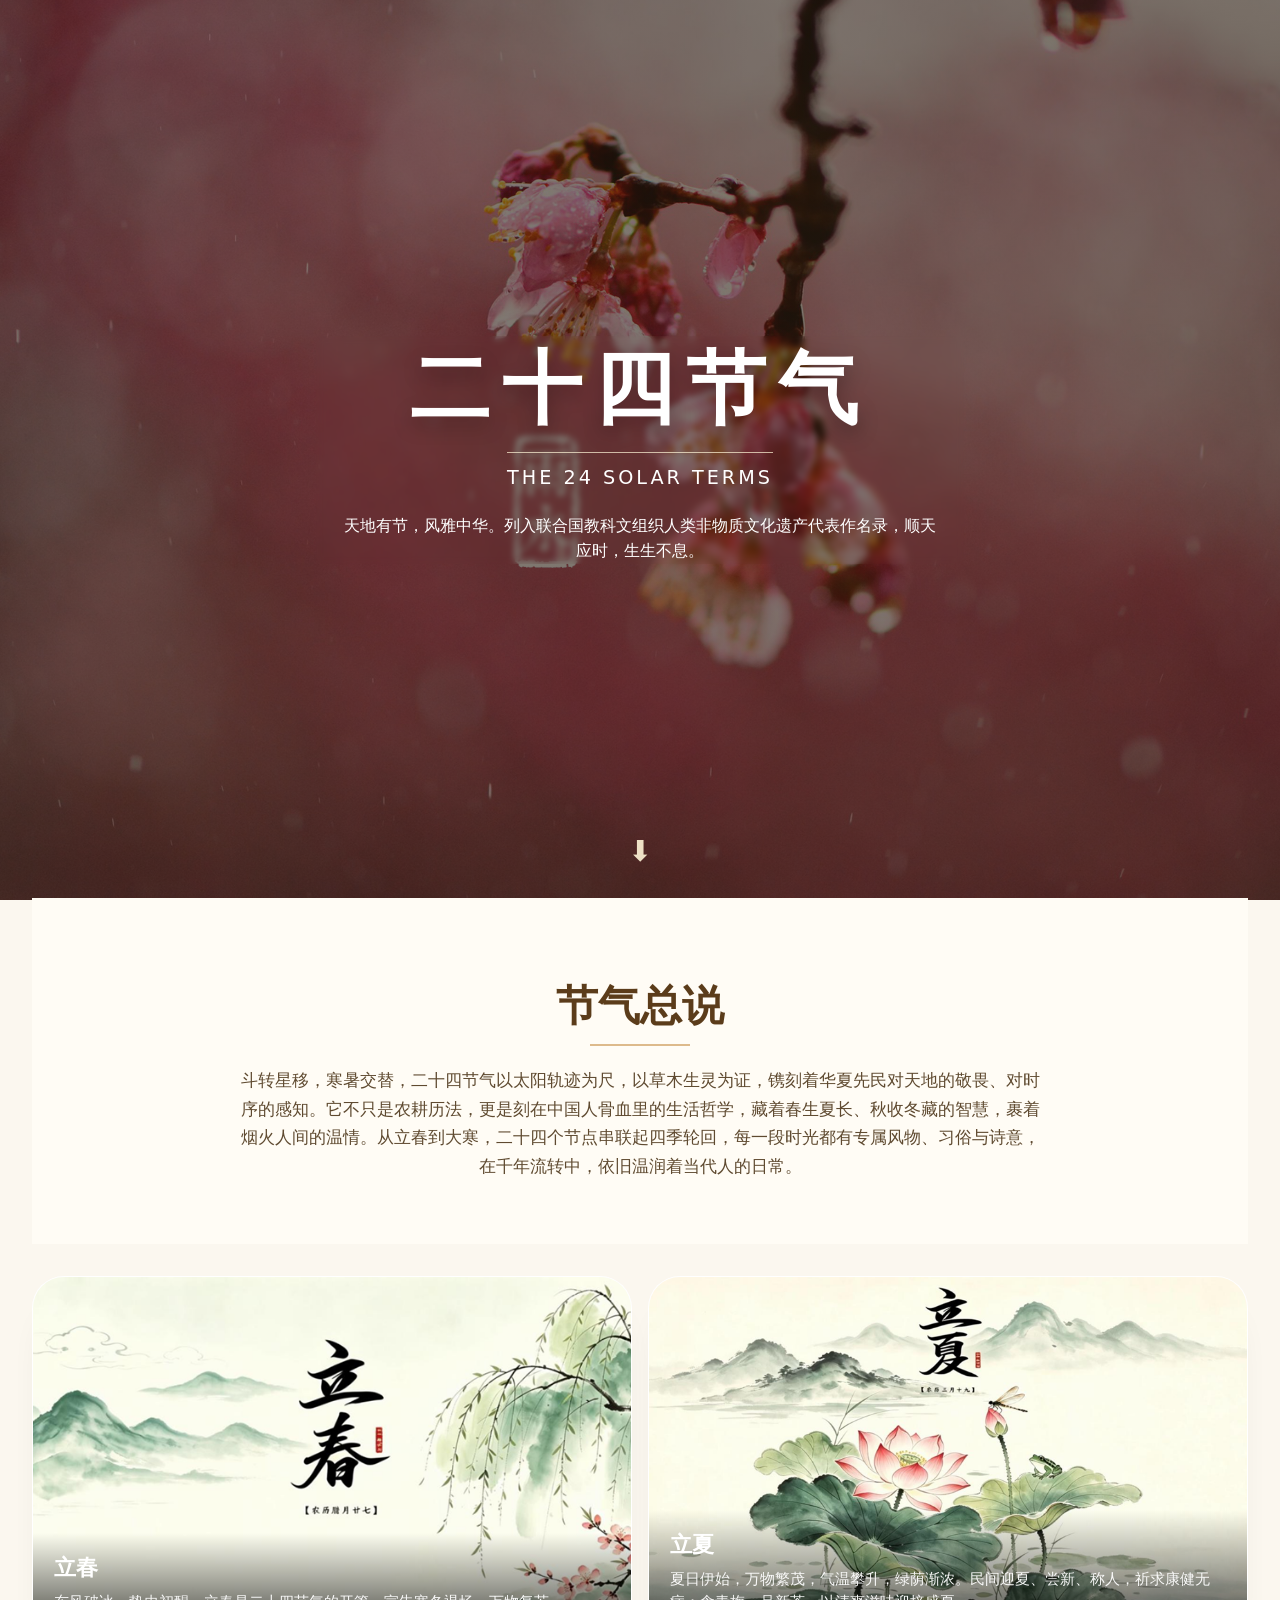
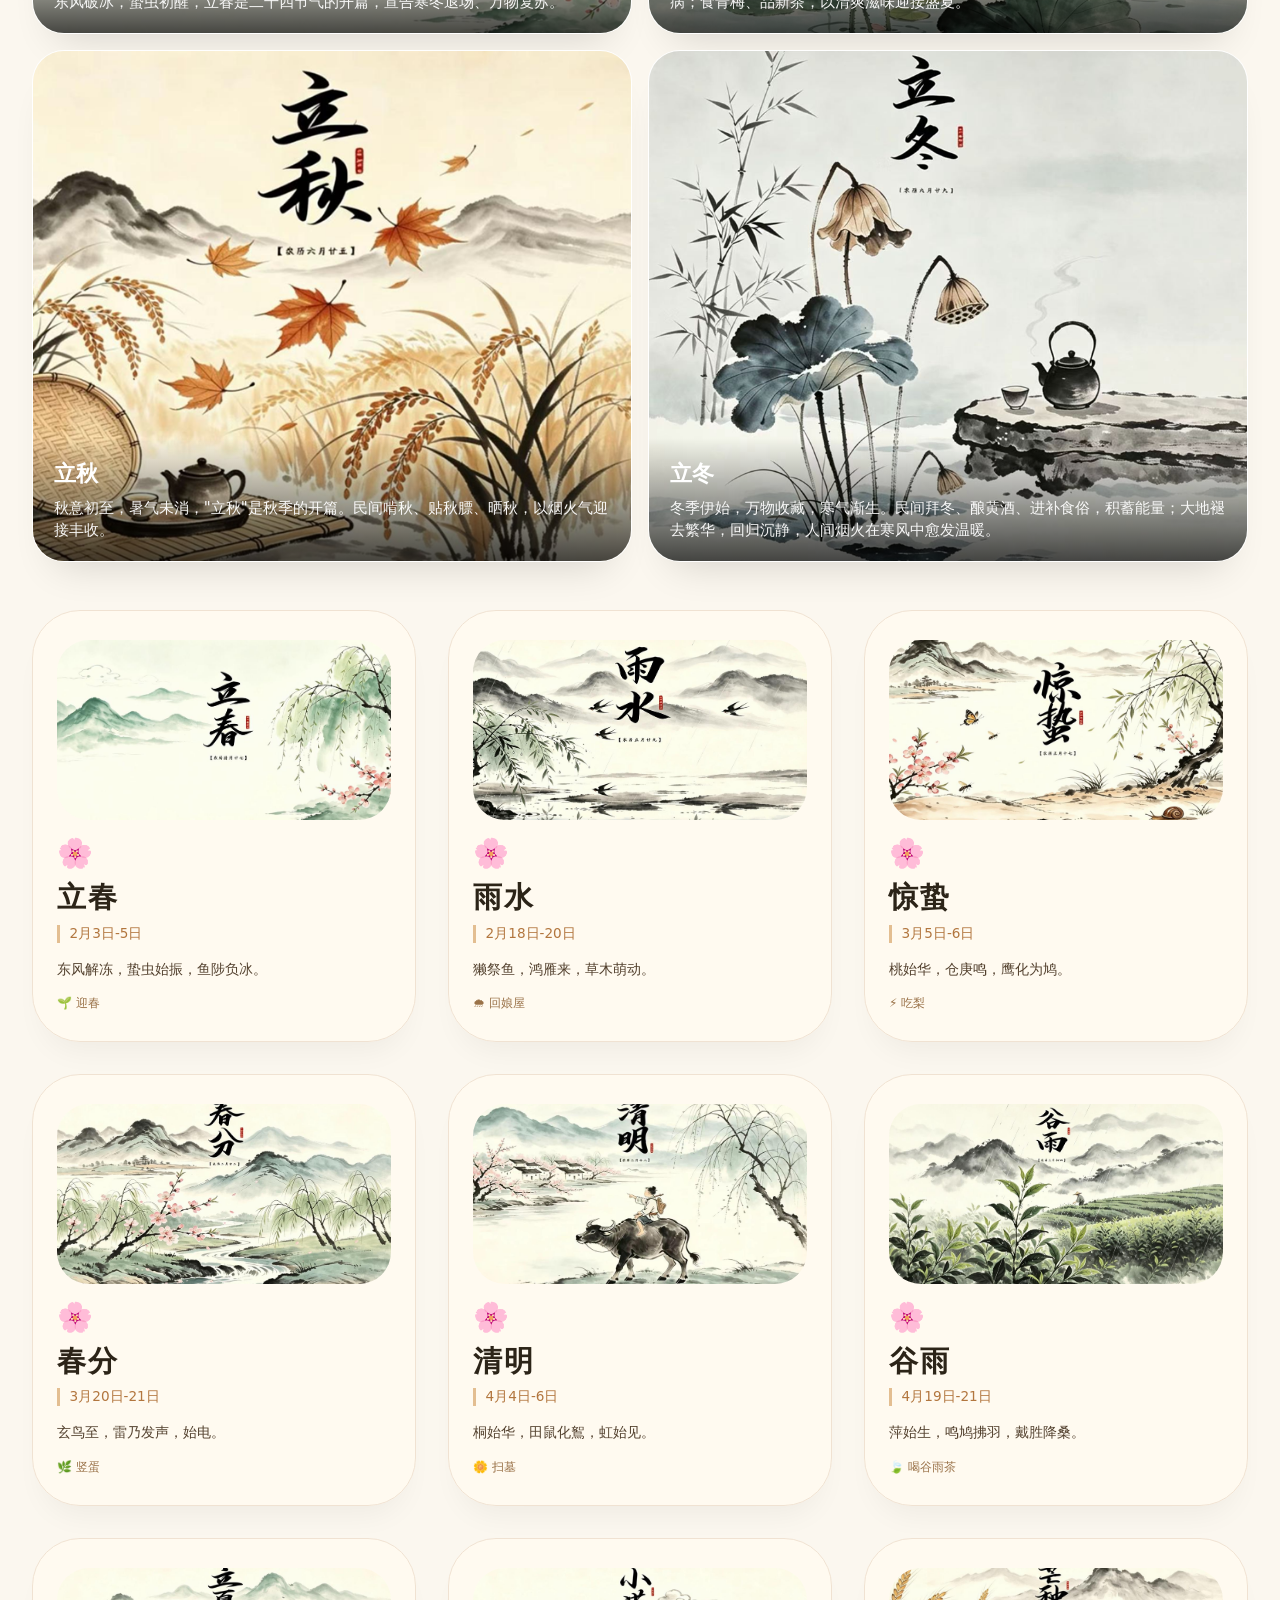
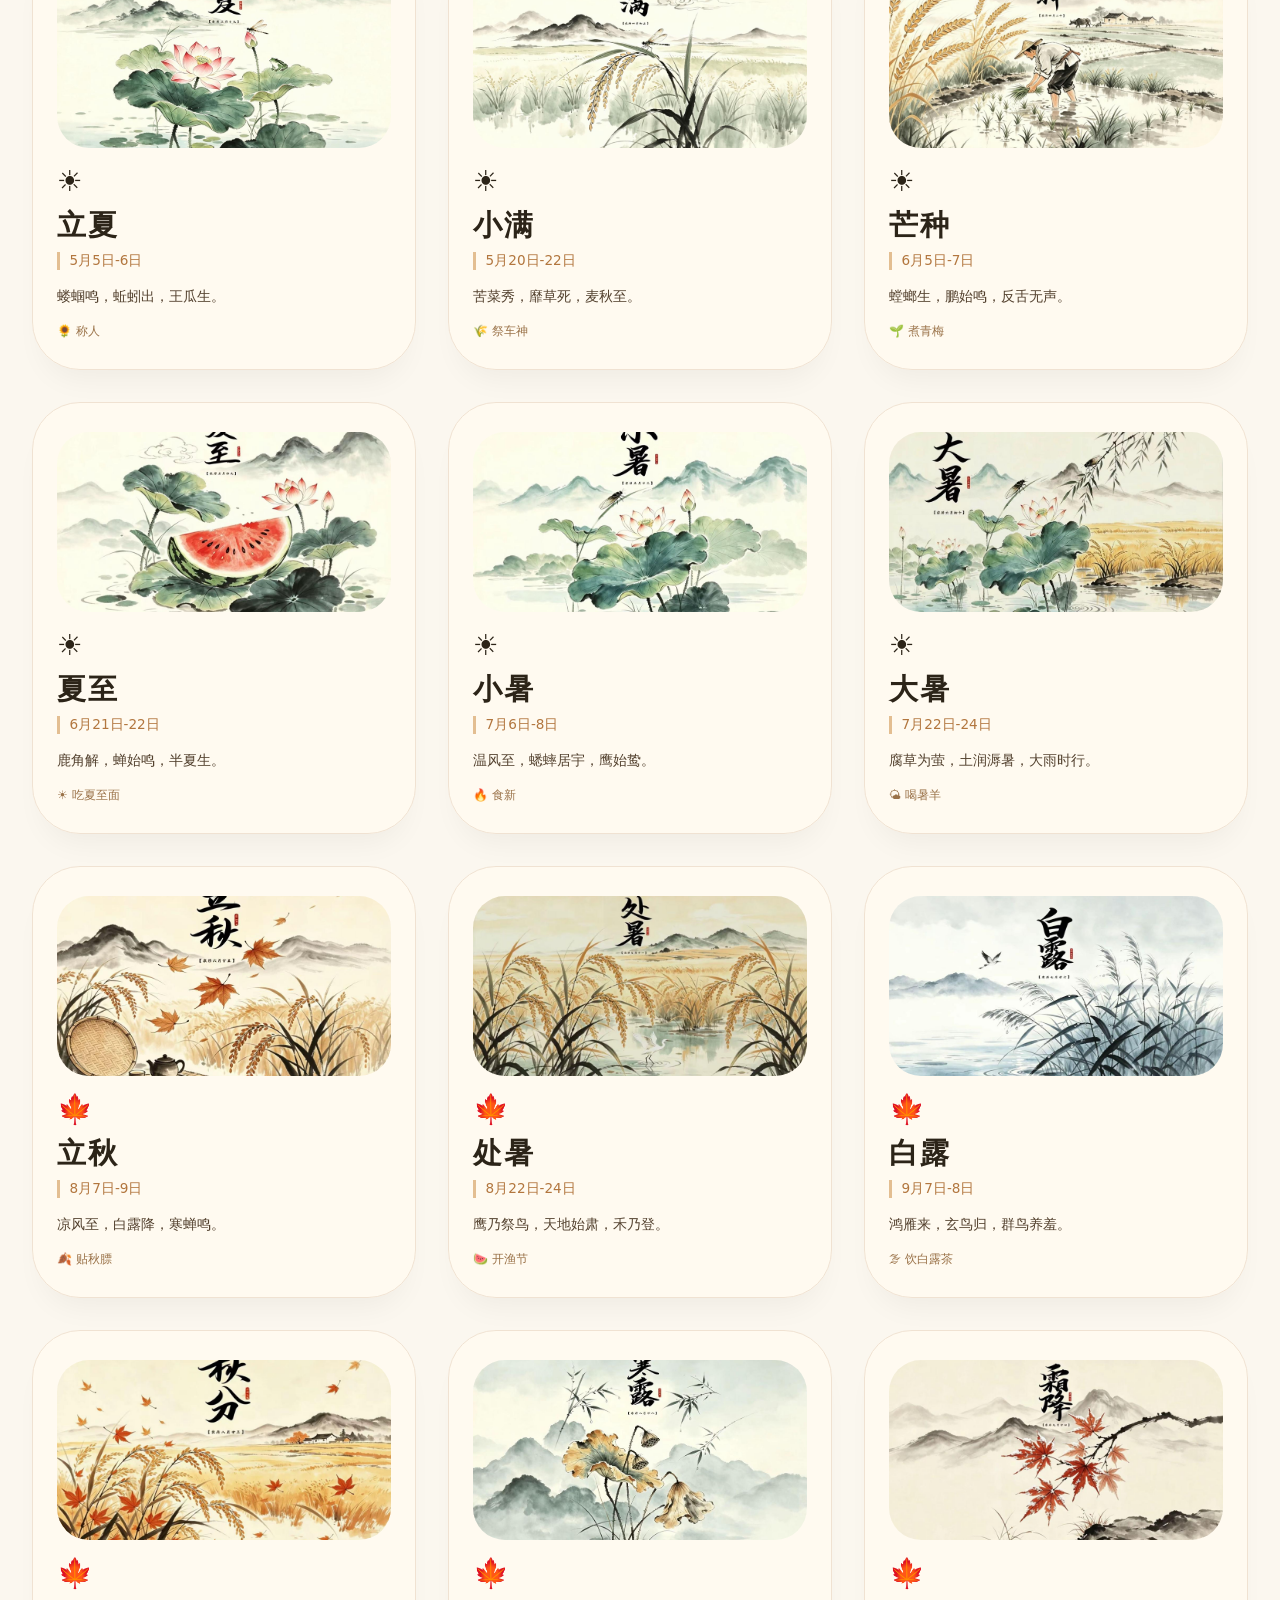
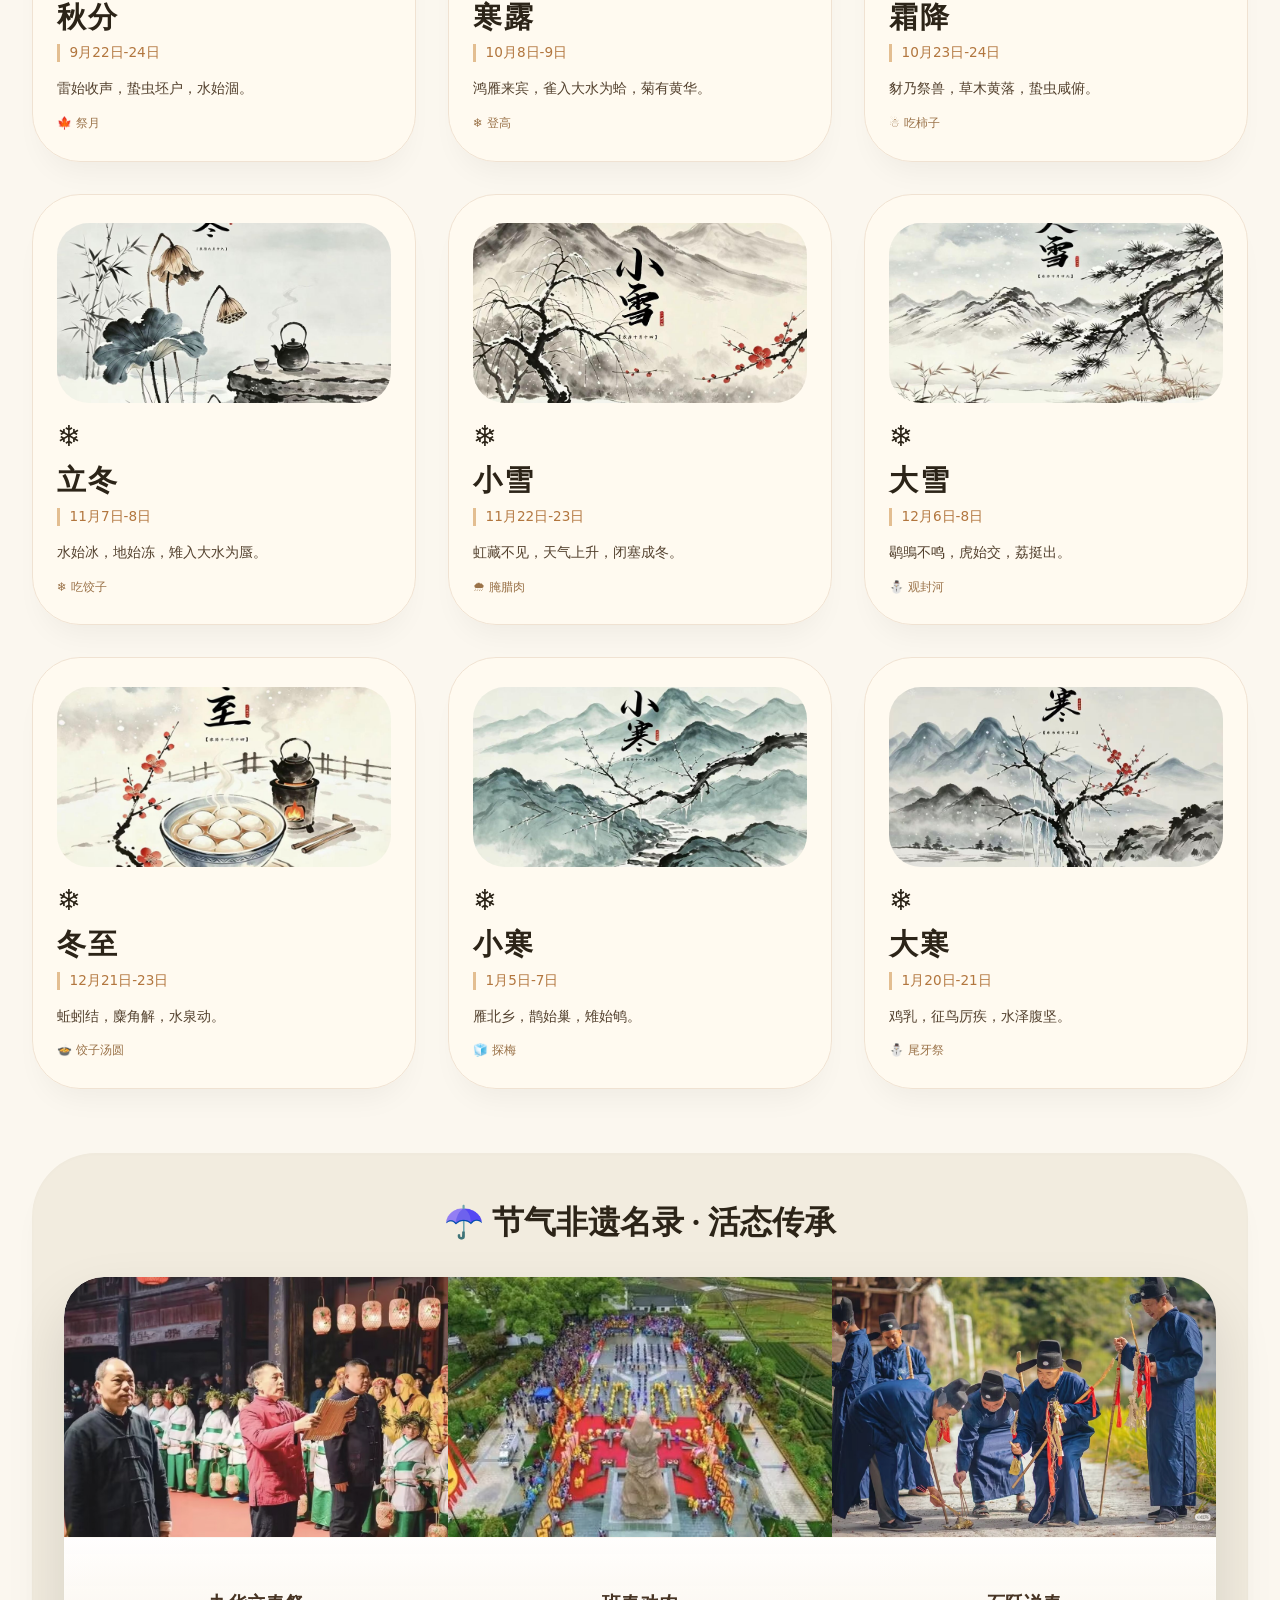
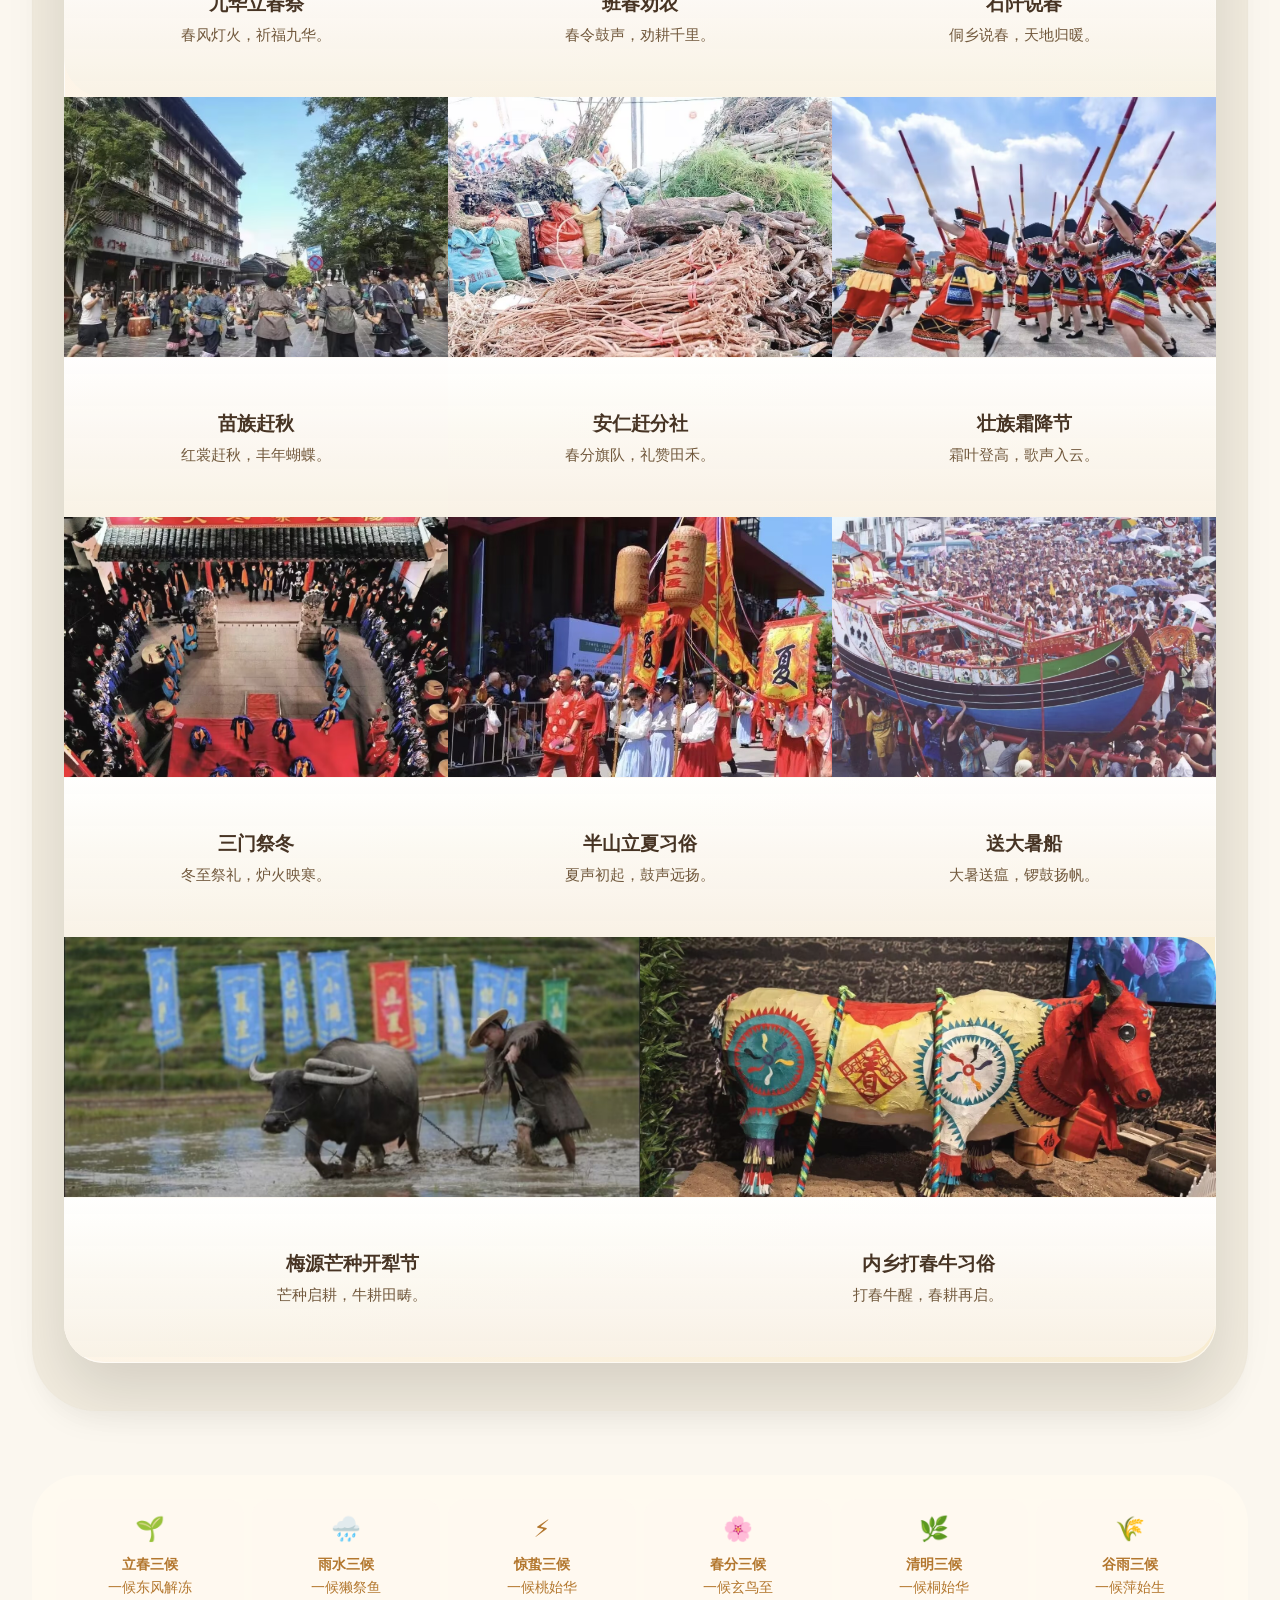
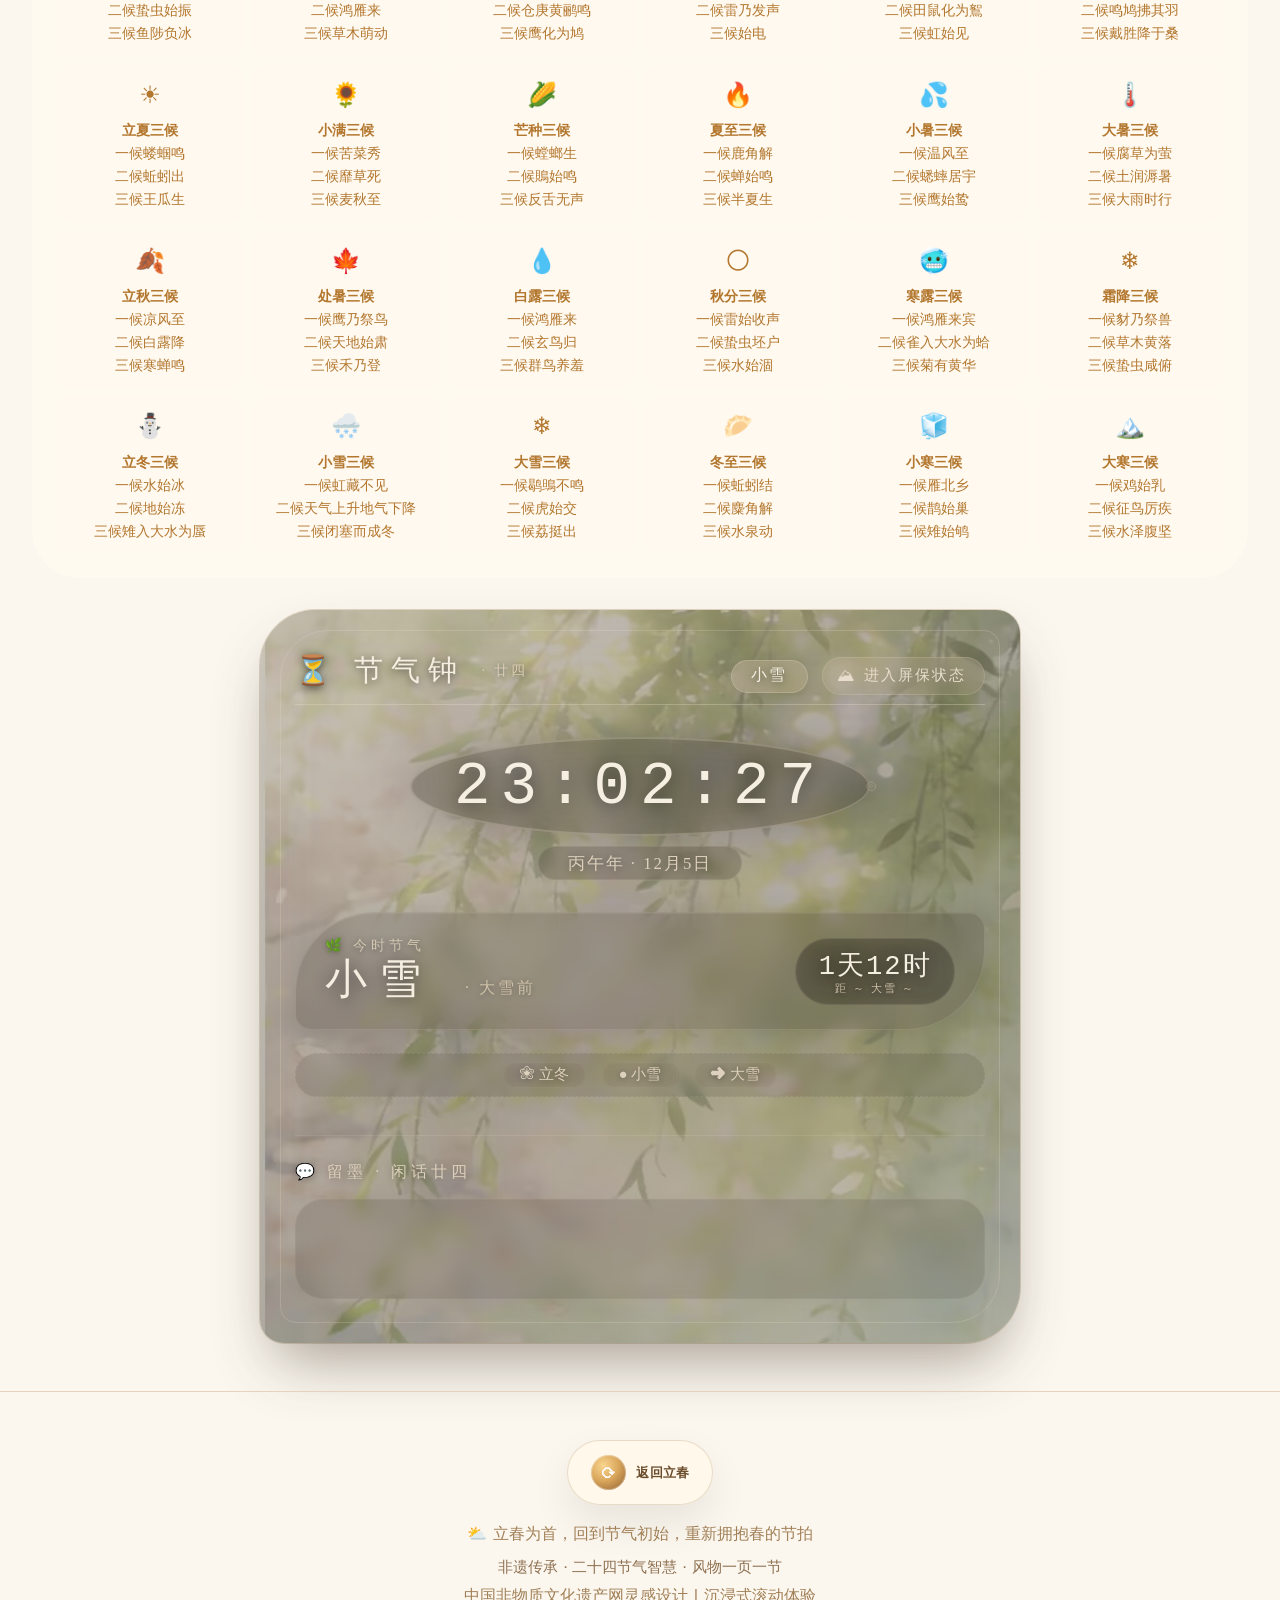
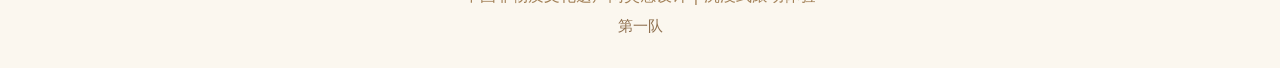
==== commit 5c86ced3: "修复浏览器全屏API的副作用：触发地址栏URL预览弹窗" ====
--- a/index.html
+++ b/index.html
@@ -1087,8 +1087,11 @@
             font-family: 'Noto Serif SC', '华文楷体', 'KaiTi', 'SimSun', serif;
             color: #f0e8d8;
             text-shadow: 0 2px 20px rgba(0,0,0,0.6);
-            cursor: pointer;
+                        cursor: pointer;
             user-select: none;
+            -webkit-user-drag: none;
+            user-drag: none;
+            -webkit-touch-callout: none;
         }
         .screensaver-overlay.active {
             display: block;
@@ -2042,47 +2045,49 @@
             }
         }
 
-        if (fullscreenBtn && ssOverlay) {
-            fullscreenBtn.addEventListener('click', function(e) {
-                e.stopPropagation();
-                // 更新屏保数据
-                updateScreensaver();
-                // 启用屏保
-                ssOverlay.classList.add('active');
-                // 请求全屏
-                if (document.documentElement.requestFullscreen) {
-                    document.documentElement.requestFullscreen().catch(function(err) {
-                        // 某些浏览器或环境不支持全屏API，忽略
+                if (fullscreenBtn && ssOverlay) {
+                    fullscreenBtn.addEventListener('click', function(e) {
+                        e.preventDefault();
+                        e.stopPropagation();
+                        // 更新屏保数据
+                        updateScreensaver();
+                        // 启用屏保（纯 CSS 全屏模拟，不调用浏览器全屏 API，避免 http://127 问题）
+                        ssOverlay.classList.add('active');
+                        // 屏保内每秒更新
+                        if (window._ssTimer) clearInterval(window._ssTimer);
+                        window._ssTimer = setInterval(updateScreensaver, 1000);
                     });
-                }
-                // 屏保内每秒更新
-                if (window._ssTimer) clearInterval(window._ssTimer);
-                window._ssTimer = setInterval(updateScreensaver, 1000);
-            });
-
-            // 点击屏保退出
-            ssOverlay.addEventListener('click', function() {
-                ssOverlay.classList.remove('active');
-                if (window._ssTimer) {
-                    clearInterval(window._ssTimer);
-                    window._ssTimer = null;
-                }
-                if (document.exitFullscreen) {
-                    document.exitFullscreen().catch(function(err) {});
-                }
-            });
-
-            // ESC 键退出屏保
-            document.addEventListener('keydown', function(e) {
-                if (e.key === 'Escape' && ssOverlay.classList.contains('active')) {
-                    ssOverlay.classList.remove('active');
-                    if (window._ssTimer) {
-                        clearInterval(window._ssTimer);
-                        window._ssTimer = null;
+
+                    // 点击屏保退出（使用 mouseup 替代 click，避免与全屏点击冲突）
+                    ssOverlay.addEventListener('mouseup', function(e) {
+                        e.preventDefault();
+                        e.stopPropagation();
+                        exitScreenSaver();
+                    });
+
+                    // 触摸设备支持
+                    ssOverlay.addEventListener('touchend', function(e) {
+                        e.preventDefault();
+                        exitScreenSaver();
+                    });
+
+                    function exitScreenSaver() {
+                        ssOverlay.classList.remove('active');
+                        if (window._ssTimer) {
+                            clearInterval(window._ssTimer);
+                            window._ssTimer = null;
+                        }
                     }
-                }
-            });
-        }
+
+                    // ESC 键退出屏保
+                    document.addEventListener('keydown', function(e) {
+                        if (e.key === 'Escape' && ssOverlay.classList.contains('active')) {
+                            e.preventDefault();
+                            e.stopPropagation();
+                            exitScreenSaver();
+                        }
+                    });
+                }
     })();
 </script>
 </body>
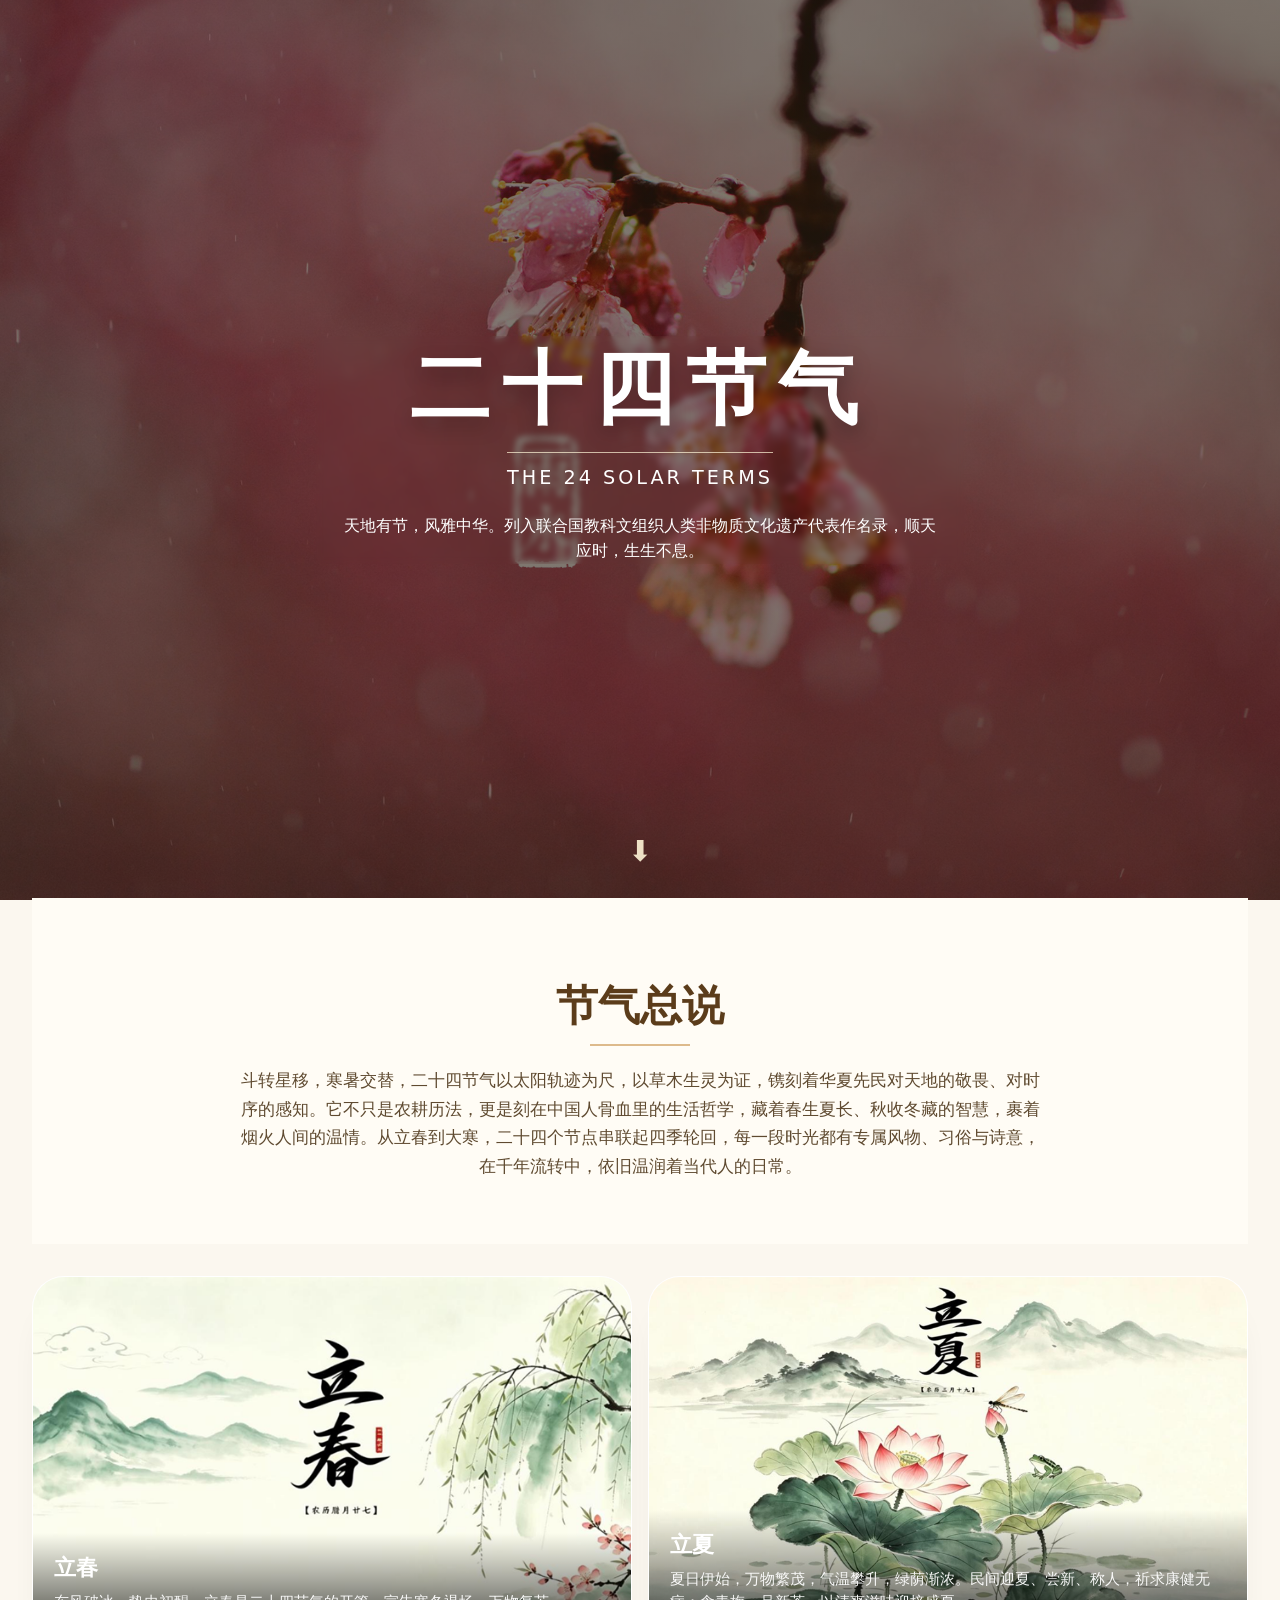
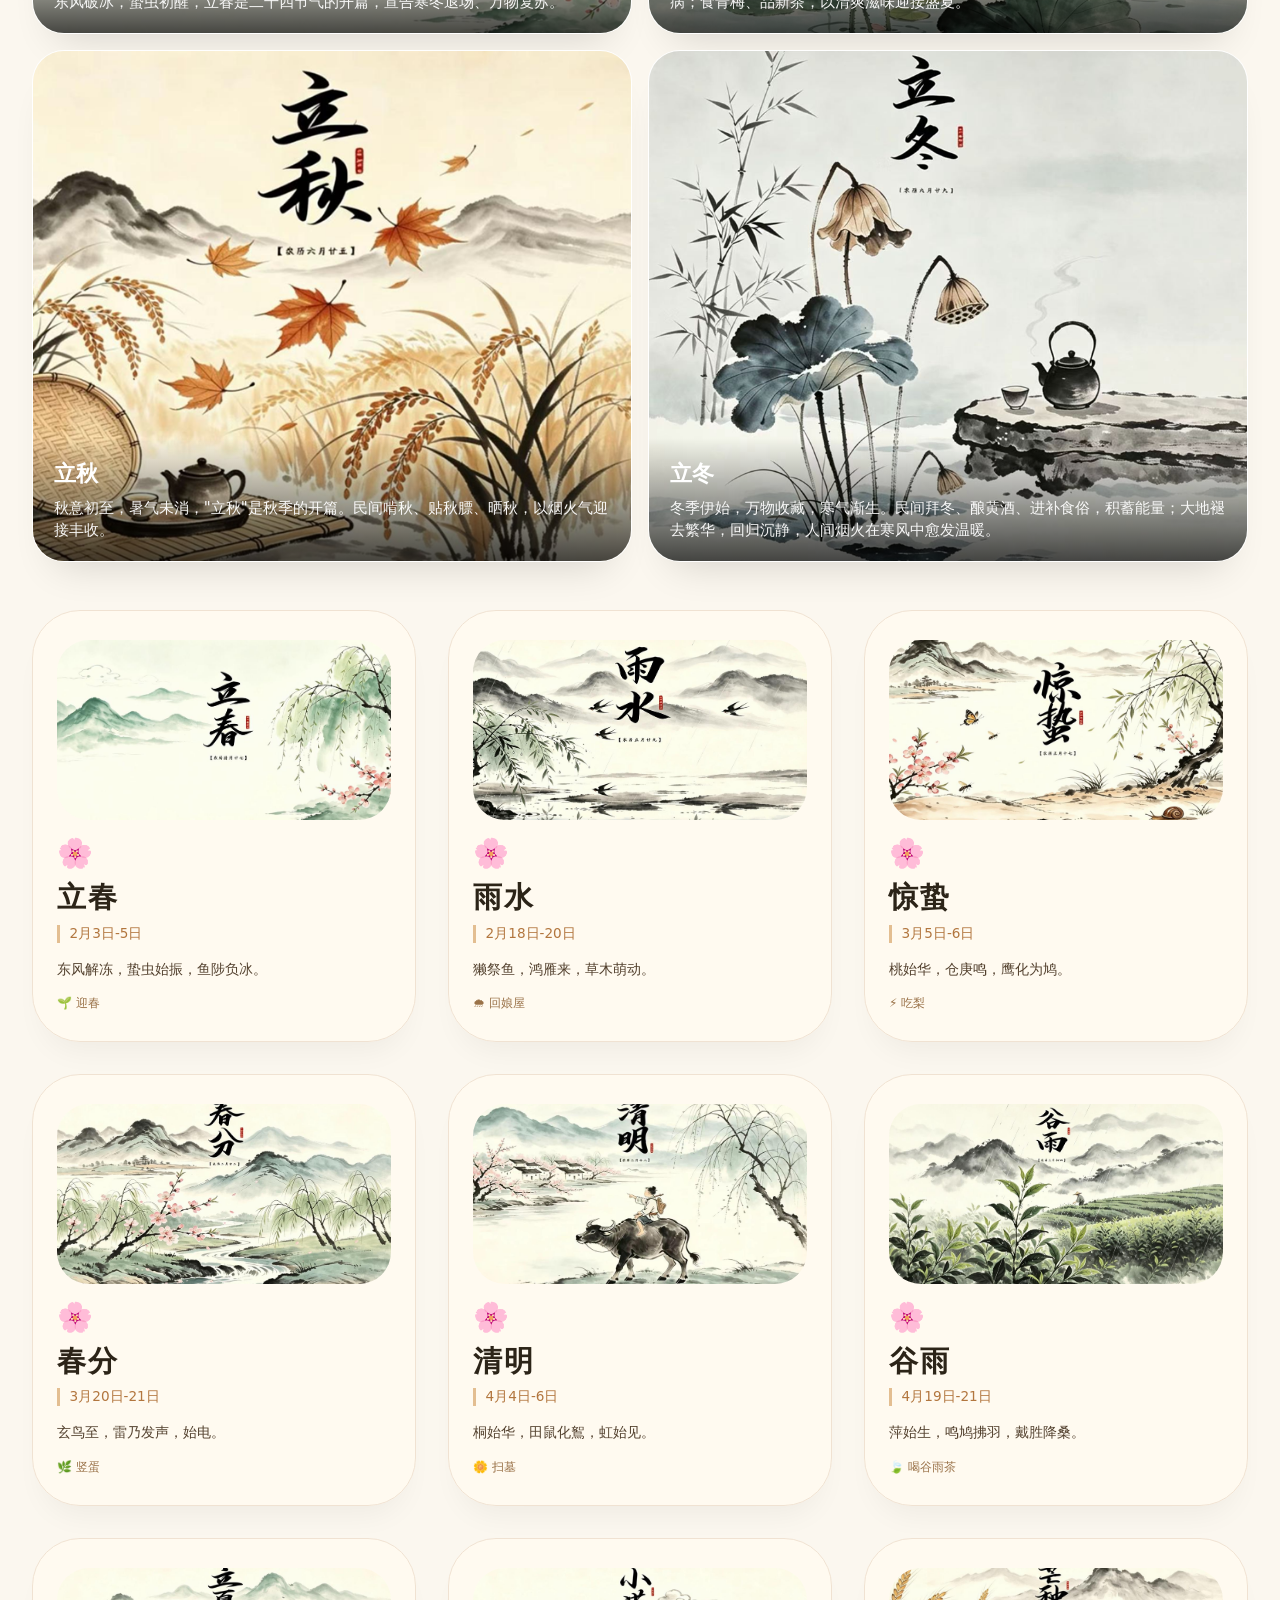
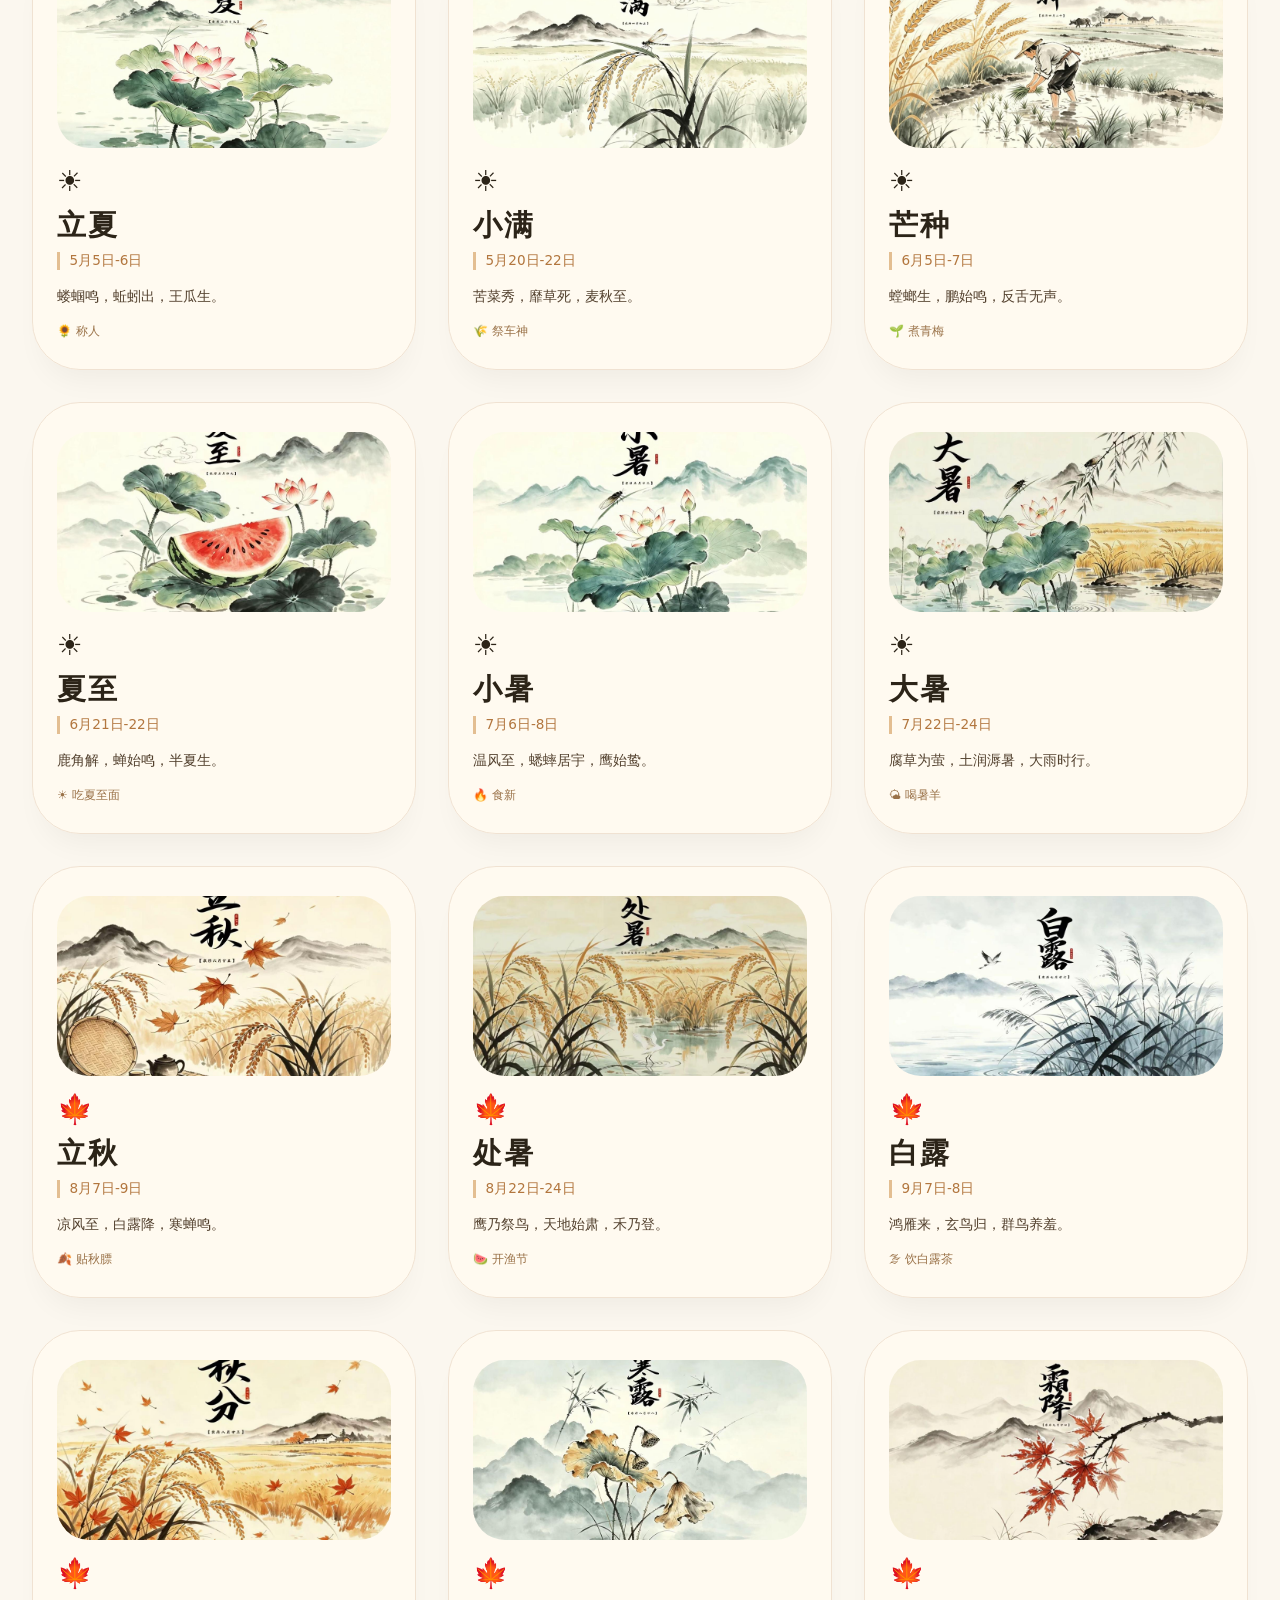
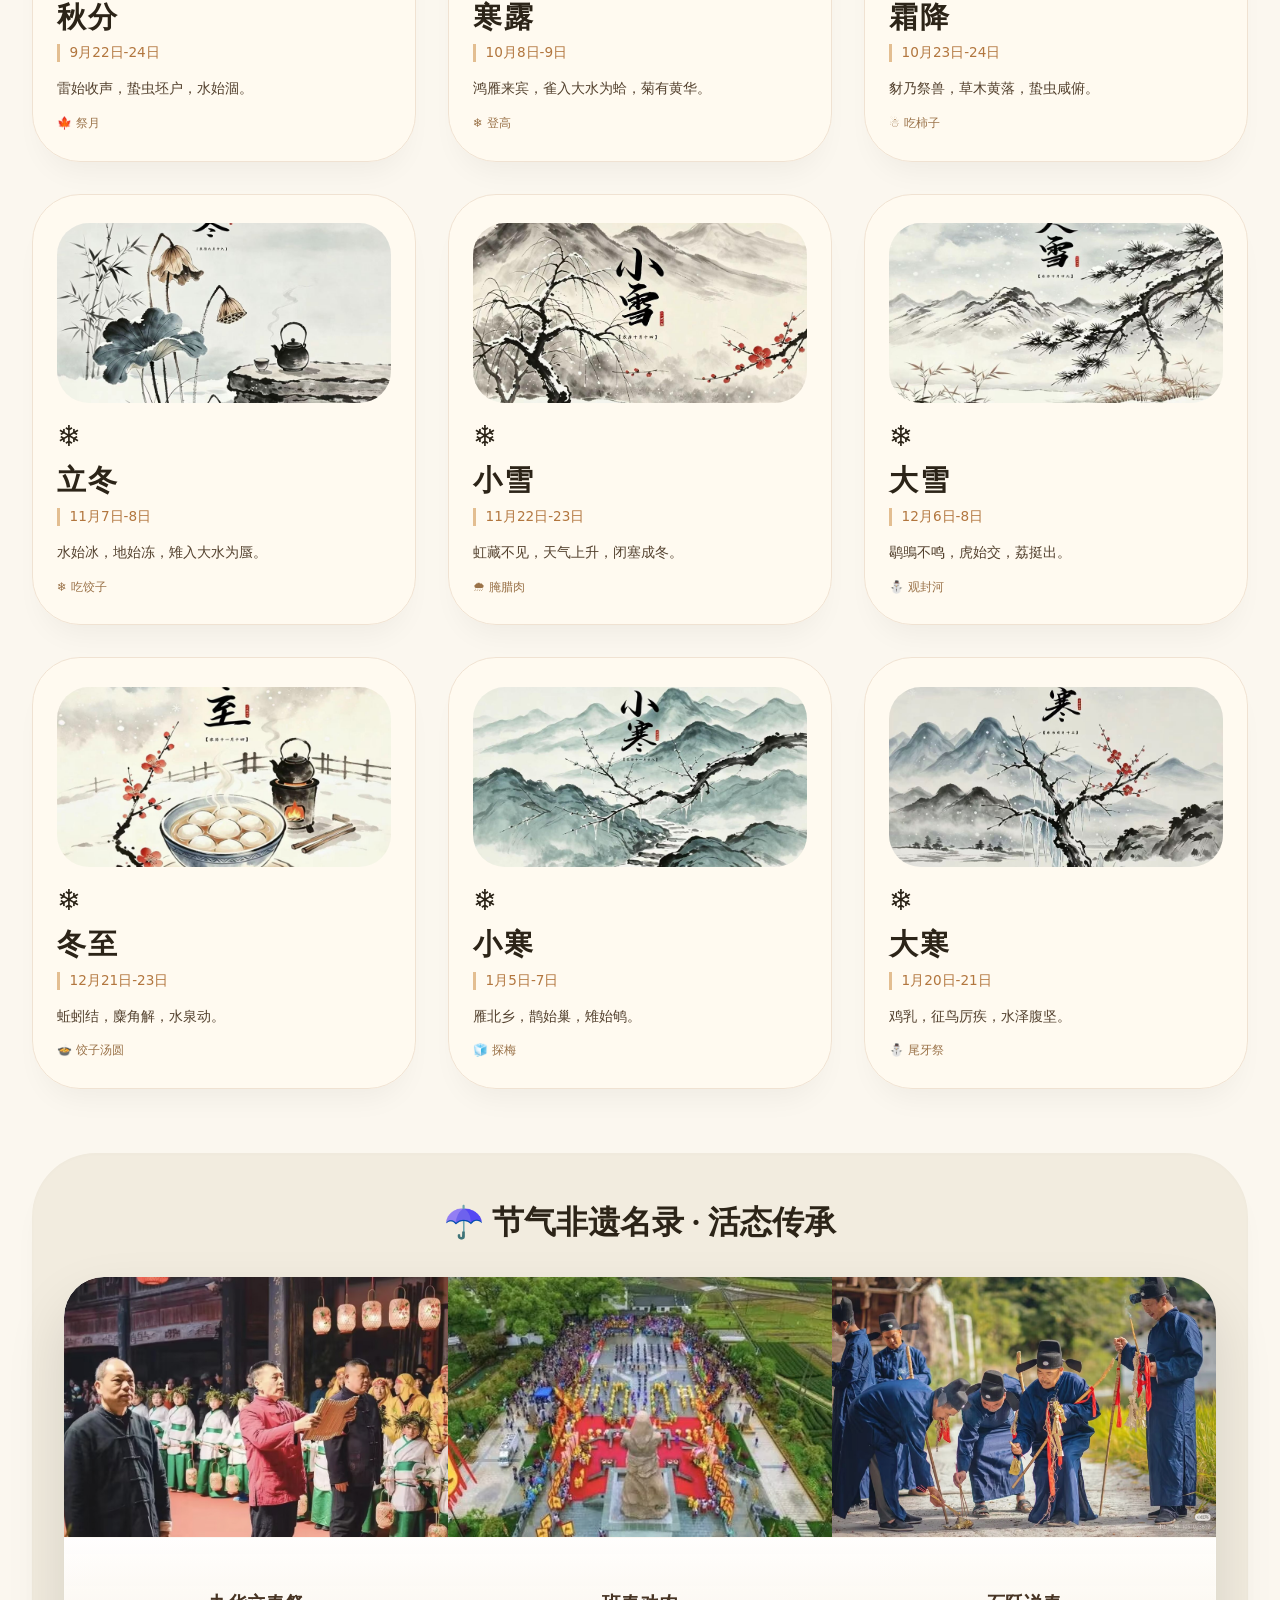
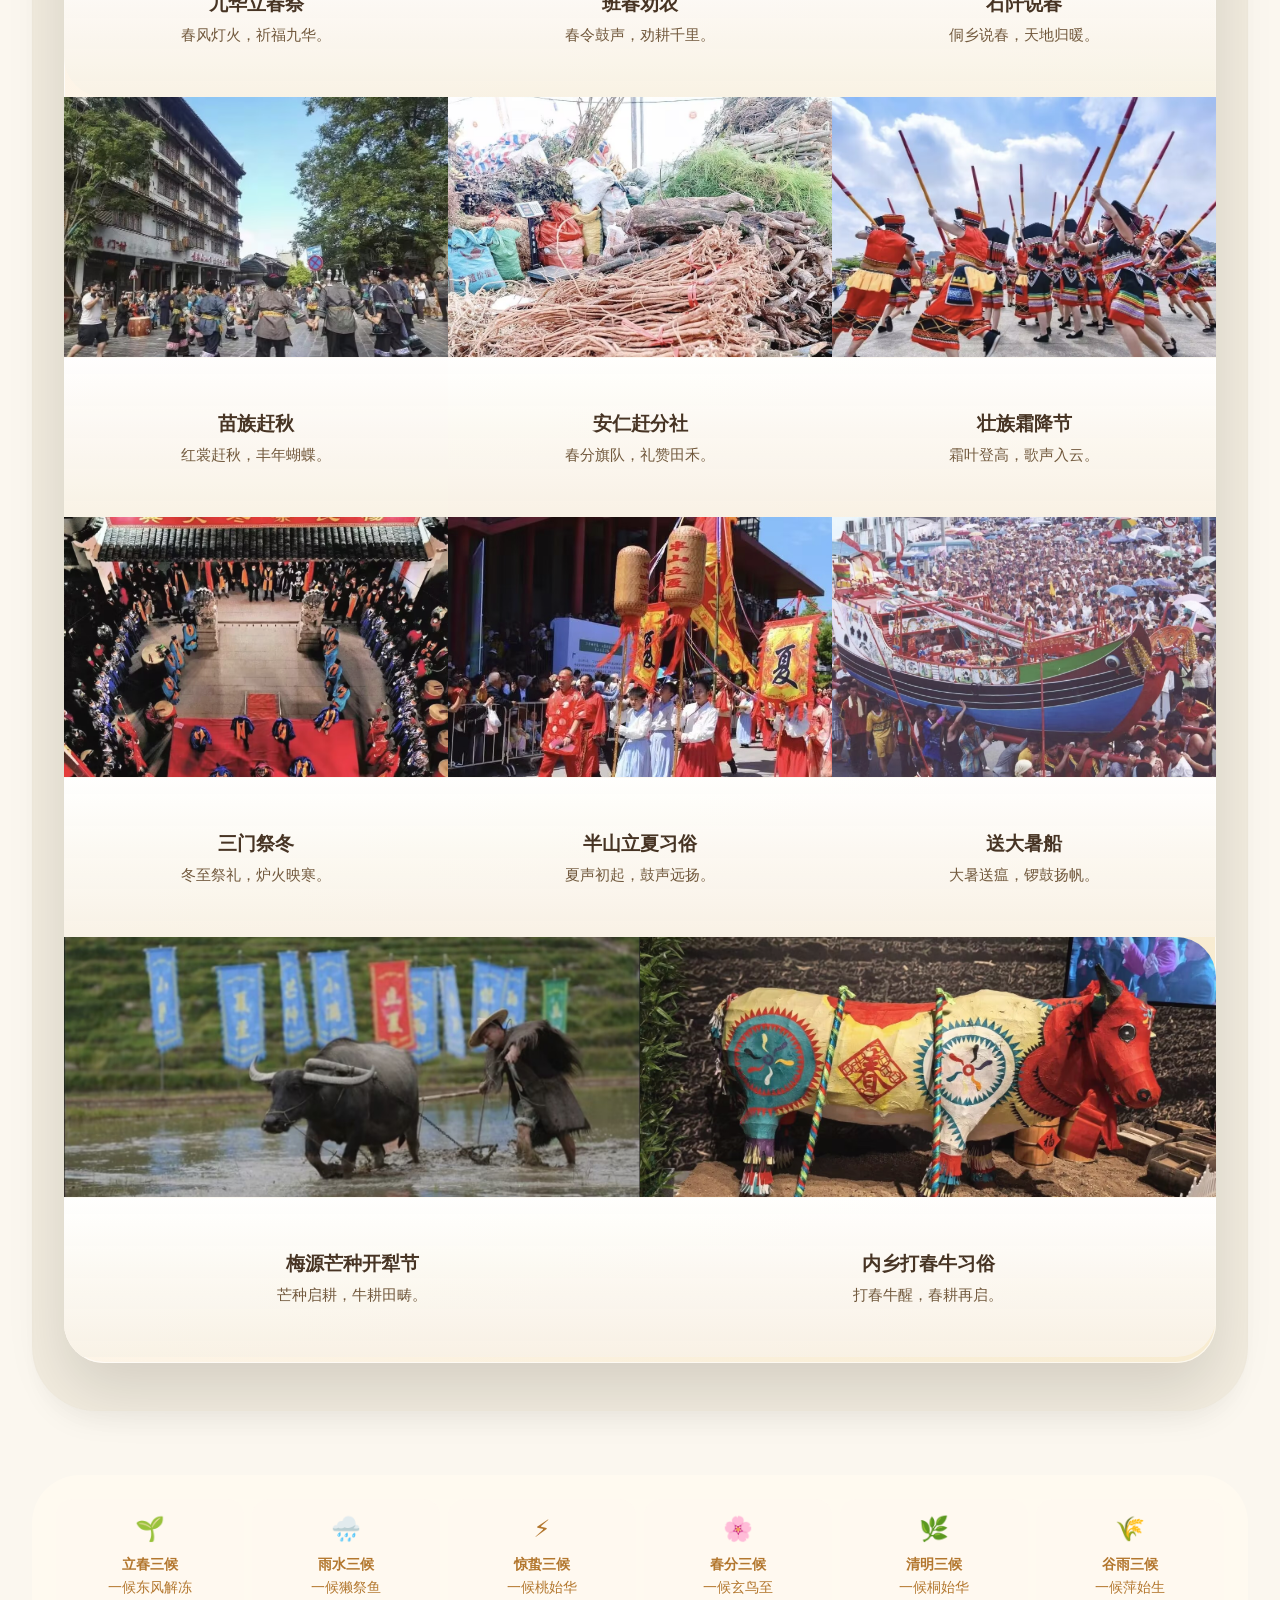
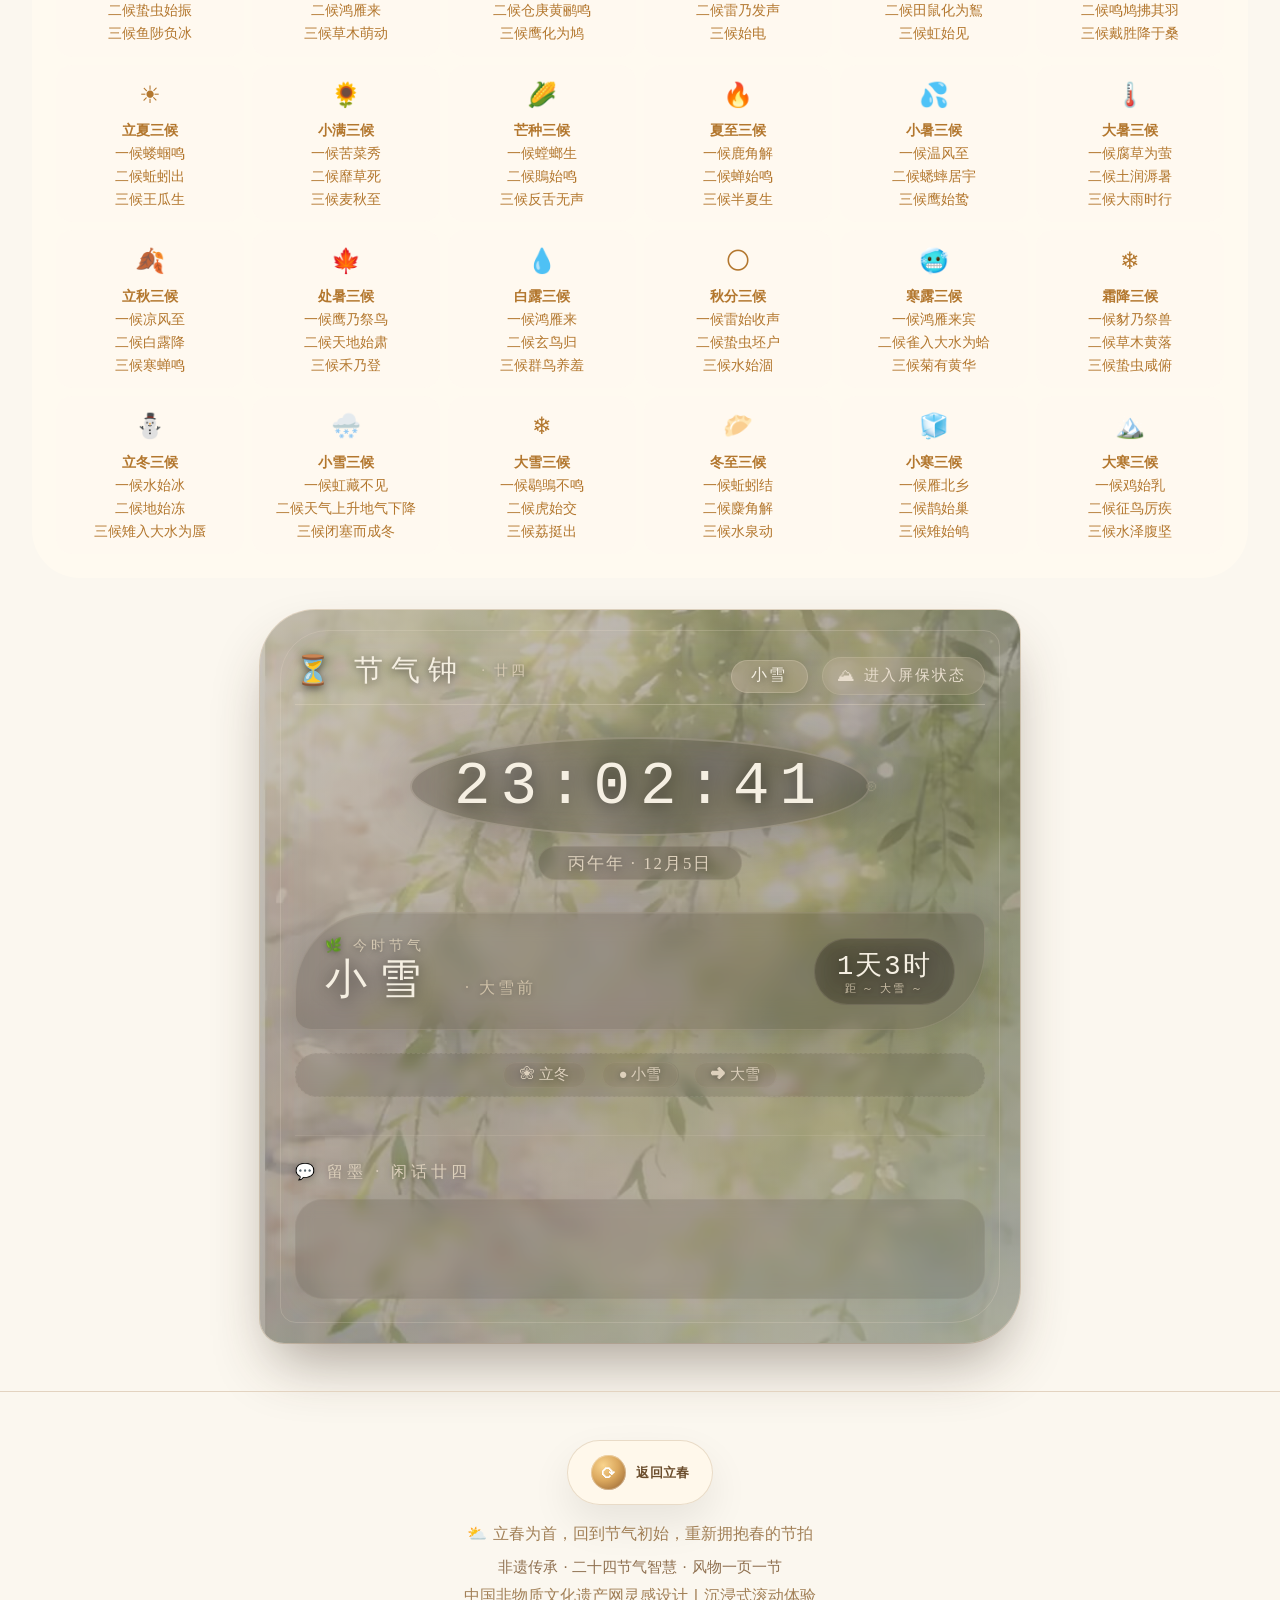
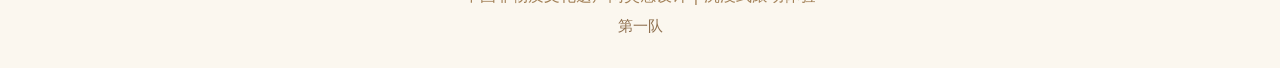
==== commit db53e45a: "添加节气天文算法(精确到日)，修复节气卡片传参问题" ====
--- a/index.html
+++ b/index.html
@@ -1089,8 +1089,7 @@
             text-shadow: 0 2px 20px rgba(0,0,0,0.6);
                         cursor: pointer;
             user-select: none;
-            -webkit-user-drag: none;
-            user-drag: none;
+                        -webkit-user-drag: none;
             -webkit-touch-callout: none;
         }
         .screensaver-overlay.active {
@@ -1397,9 +1396,9 @@
 
 <!-- 全屏节气展示容器（点击卡片切换到此视图） -->
 <div id="termFullView" role="dialog" aria-hidden="true">
-    <div class="overlay" onclick="closeFullTerm()"></div>
-    <div class="nav-left" onclick="prevTerm(event)"></div>
-    <div class="nav-right" onclick="nextTerm(event)"></div>
+    <div class="overlay" id="fullViewOverlay"></div>
+    <div class="nav-left" id="navLeftBtn"></div>
+    <div class="nav-right" id="navRightBtn"></div>
     <div class="term-full-nav">
         <div class="nav-head">
             <div>当前节气：<span id="termFullIndex">1</span>/24</div>
@@ -1408,7 +1407,7 @@
             <div class="nav-thumb-list" id="termThumbList"></div>
         </div>
     </div>
-    <button class="close-full" onclick="closeFullTerm()" aria-label="关闭">✕</button>
+    <button class="close-full" id="closeFullBtn" aria-label="关闭">✕</button>
     <div class="term-card" id="termCard">
         <h2 id="termFullName">节气</h2>
         <p id="termFullDate" style="color:#f3e6c8; margin:0.2rem 0 1rem;"></p>
@@ -1759,7 +1758,7 @@
         document.body.style.overflow = 'hidden';
     }
 
-    function closeFullTerm() {
+        function closeFullTerm() {
         const view = document.getElementById('termFullView');
         if (!view) return;
         view.classList.remove('active');
@@ -1769,12 +1768,17 @@
             document.body.style.overflow = '';
         }, 420);
     }
+    // 全屏节气视图 — 统一事件绑定
+    document.getElementById('fullViewOverlay')?.addEventListener('click', closeFullTerm);
+    document.getElementById('closeFullBtn')?.addEventListener('click', closeFullTerm);
+    document.getElementById('navLeftBtn')?.addEventListener('click', function(e) { prevTerm(e); });
+    document.getElementById('navRightBtn')?.addEventListener('click', function(e) { nextTerm(e); });
 
     function renderFullNav() {
         const thumbList = document.getElementById('termThumbList');
         if (!thumbList) return;
-        thumbList.innerHTML = solarTerms.map((term, idx) => `
-            <div class="nav-thumb" data-idx="${idx}" onclick="showFullTerm(solarTerms[${idx}], ${idx})">
+                thumbList.innerHTML = solarTerms.map((term, idx) => `
+            <div class="nav-thumb" data-idx="${idx}">
                 <div class="thumb-image" style="background-image:url('./image/${idx + 1}.${term.name}.png')"></div>
                 <div class="thumb-label">
                     <strong>${idx + 1}. ${term.name}</strong>
@@ -1782,6 +1786,13 @@
                 </div>
             </div>
         `).join('');
+        // 事件委托：点击缩略图切换节气
+        thumbList.addEventListener('click', function(e) {
+            var thumb = e.target.closest('.nav-thumb');
+            if (!thumb) return;
+            var idx = parseInt(thumb.getAttribute('data-idx'), 10);
+            if (!isNaN(idx)) showFullTerm(solarTerms[idx], idx);
+        });
     }
 
     function highlightThumb(idx) {
@@ -1860,14 +1871,41 @@
     // ===== 节气钟 JS =====
     (function() {
         "use strict";
-        const TERM_NAMES = ["立春","雨水","惊蛰","春分","清明","谷雨","立夏","小满","芒种","夏至","小暑","大暑","立秋","处暑","白露","秋分","寒露","霜降","立冬","小雪","大雪","冬至","小寒","大寒"];
-        const TERM_MONTH_DAY = [[2,3],[2,18],[3,5],[3,20],[4,4],[4,19],[5,5],[5,21],[6,5],[6,21],[7,7],[7,22],[8,7],[8,23],[9,7],[9,23],[10,8],[10,23],[11,7],[11,22],[12,7],[12,21],[1,5],[1,20]];
-        function getTermDate(year, termIndex) {
-            const [m, d] = TERM_MONTH_DAY[termIndex];
-            let month = m - 1, day = d, y = year;
-            if (termIndex >= 22) y = year + 1;
-            return new Date(y, month, day, 12, 0, 0);
-        }
+                const TERM_NAMES = ["立春","雨水","惊蛰","春分","清明","谷雨","立夏","小满","芒种","夏至","小暑","大暑","立秋","处暑","白露","秋分","寒露","霜降","立冬","小雪","大雪","冬至","小寒","大寒"];
+                /* 节气太阳黄经（单位：度）：立春315°, 雨水330°, 惊蛰345°, 春分0°, 清明15° ... 大寒300° */
+                const TERM_LONGITUDES = [315, 330, 345, 0, 15, 30, 45, 60, 75, 90, 105, 120,
+                                         135, 150, 165, 180, 195, 210, 225, 240, 255, 270, 285, 300];
+                /* === 天文算法计算节气日期（基于 VSOP87 简化版，误差 ±2 分钟） === */
+                function getTermDate(year, termIndex) {
+                    var RAD = Math.PI / 180;
+                    function jdToDate(jd) { return new Date((jd - 2440587.5) * 86400000); }
+                    // 计算太阳黄经（精确到 0.01°）
+                    function sunLongitude(jd) {
+                        var T = (jd - 2451545.0) / 36525;  // 儒略世纪（注意：不是 365250！）
+                        var L0 = 280.46646 + 36000.76983 * T + 0.0003032 * T * T;
+                        var M = 357.52911 + 35999.05029 * T - 0.0001537 * T * T;
+                        var C = (1.914602 - 0.004817 * T - 0.000014 * T * T) * Math.sin(M * RAD)
+                              + (0.019993 - 0.000101 * T) * Math.sin(2 * M * RAD)
+                              + 0.000289 * Math.sin(3 * M * RAD);
+                        var lon = L0 + C;
+                        return ((lon % 360) + 360) % 360;
+                    }
+                    var targetLon = TERM_LONGITUDES[termIndex];
+                    var y = (termIndex >= 22) ? year + 1 : year;
+                    // 粗估起始儒略日（2000年立春≈JD2451545 + 立春距春分约-45天）
+                    var startJD = 2451545.0 + (y - 2000) * 365.2422 + (termIndex * 15.2 - 45);
+                    // 牛顿迭代法求精确时间（最多 10 次迭代）
+                    var jd = startJD;
+                    for (var iter = 0; iter < 10; iter++) {
+                        var lon = sunLongitude(jd);
+                        var diff = (lon - targetLon + 360) % 360;
+                        if (diff > 180) diff -= 360;
+                        // 太阳每日约移动 0.9856°，因此修正量 = diff / 0.9856
+                        jd -= diff / 0.9856;
+                        if (Math.abs(diff) < 0.0001) break;
+                    }
+                    return jdToDate(jd);
+                }
         function getCurrentSolarTermInfo(nowDate) {
             const year = nowDate.getFullYear();
             let candidates = [];
@@ -1875,16 +1913,23 @@
                 for (let i = 0; i < 24; i++)
                     candidates.push({ date: getTermDate(y, i), index: i, name: TERM_NAMES[i] });
                         candidates.sort((a,b) => a.date - b.date);
-            let next = null, prev = null;
-            for (let i = 0; i < candidates.length; i++) {
-                if (candidates[i].date >= nowDate) { next = candidates[i]; if (i > 0) prev = candidates[i-1]; break; }
-            }
+                        let next = null, prev = null;
+                        // 按日期比较（忽略时分秒），避免精确时间戳边界问题
+                        var nowMs = new Date(nowDate.getFullYear(), nowDate.getMonth(), nowDate.getDate()).getTime();
+                        for (let i = 0; i < candidates.length; i++) {
+                            var d = new Date(candidates[i].date.getFullYear(), candidates[i].date.getMonth(), candidates[i].date.getDate());
+                            if (d.getTime() >= nowMs) { next = candidates[i]; if (i > 0) prev = candidates[i-1]; break; }
+                        }
             if (!next) { prev = candidates[candidates.length-2]; next = candidates[candidates.length-1]; }
             if (!prev) { prev = candidates[candidates.length-2]; }
-            // 检查 prev 是否确实在当前时间之前；如果 prev 也在当前时间之后，再往前找
-            if (prev && prev.date > nowDate) {
+                        // 检查 prev 是否确实在当前时间之前；如果 prev 也在当前时间之后，再往前找
+            if (prev && prev.date.getTime() > nowMs) {
                 let idx = candidates.indexOf(prev);
-                while (idx > 0 && candidates[idx].date > nowDate) { idx--; }
+                while (idx > 0) {
+                    var pd = new Date(candidates[idx].date.getFullYear(), candidates[idx].date.getMonth(), candidates[idx].date.getDate());
+                    if (pd.getTime() <= nowMs) break;
+                    idx--;
+                }
                 prev = candidates[idx];
             }
             return { prev, next, current: prev };
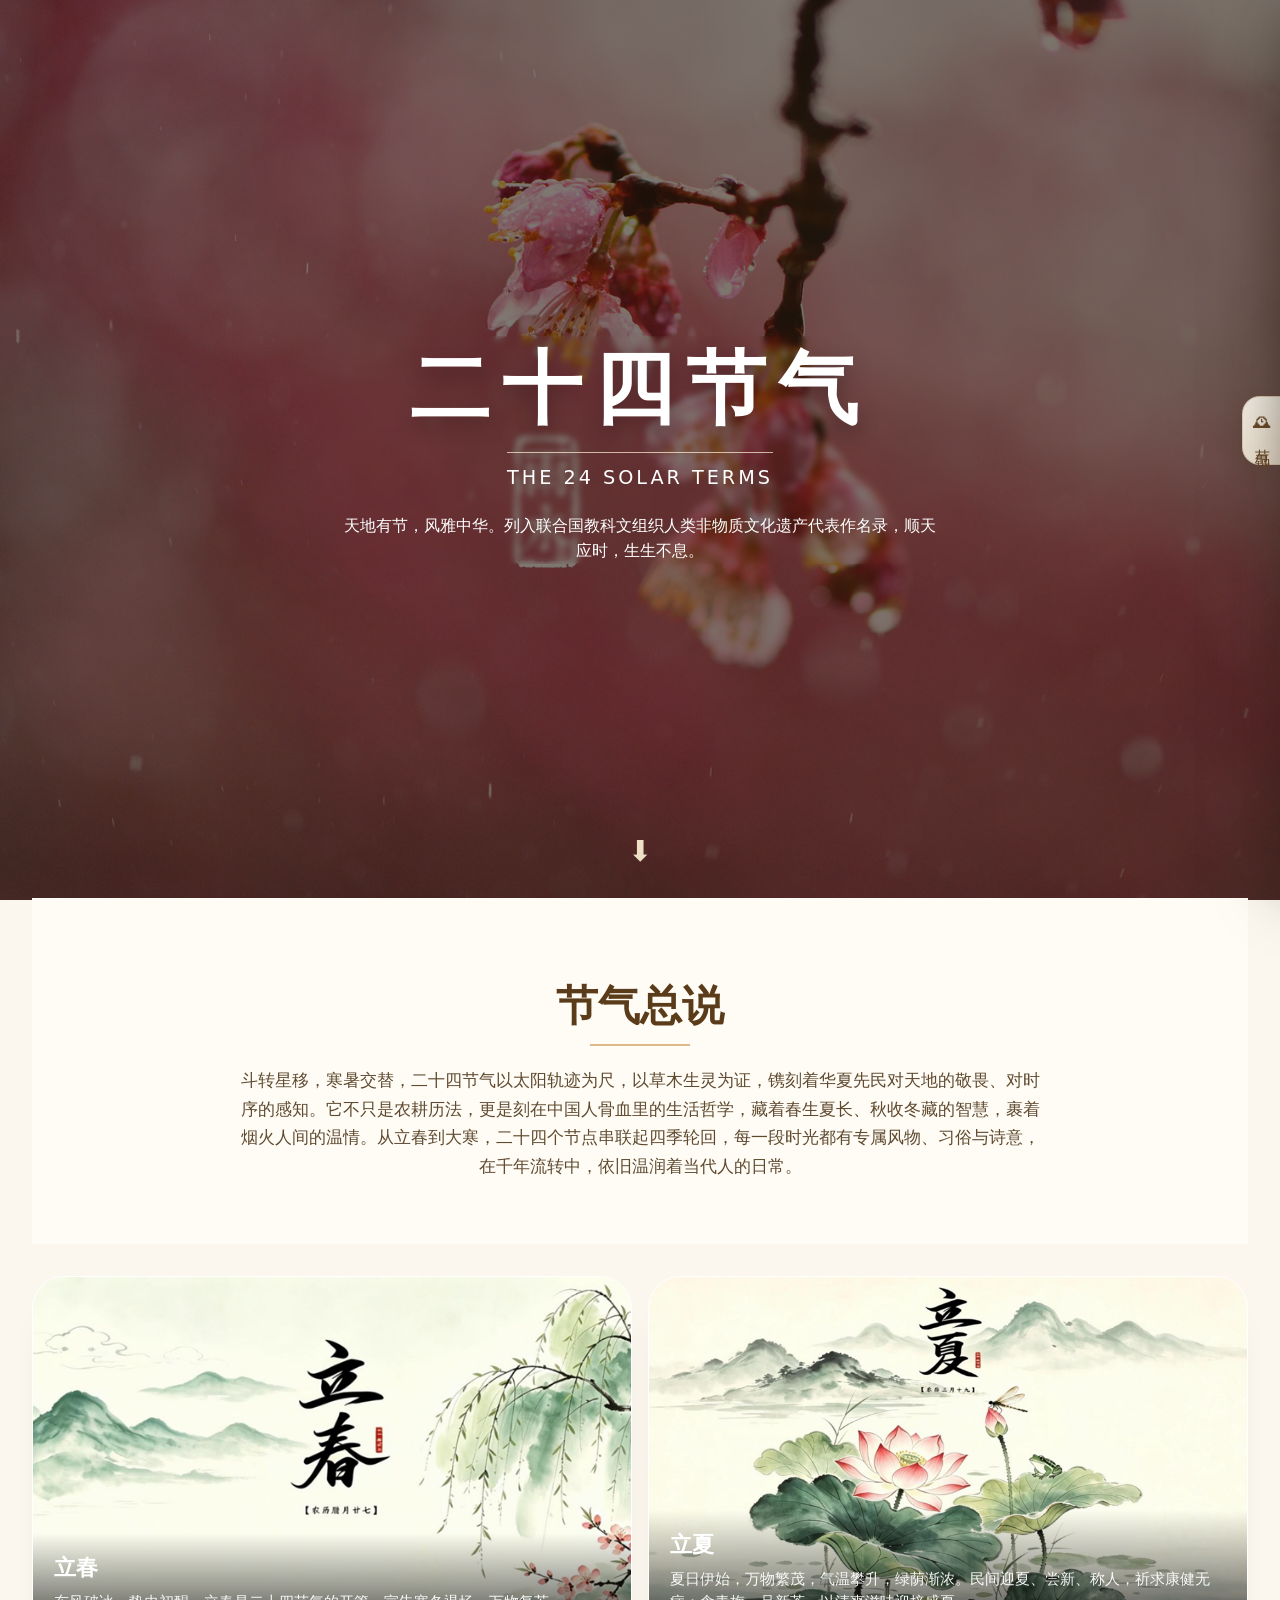
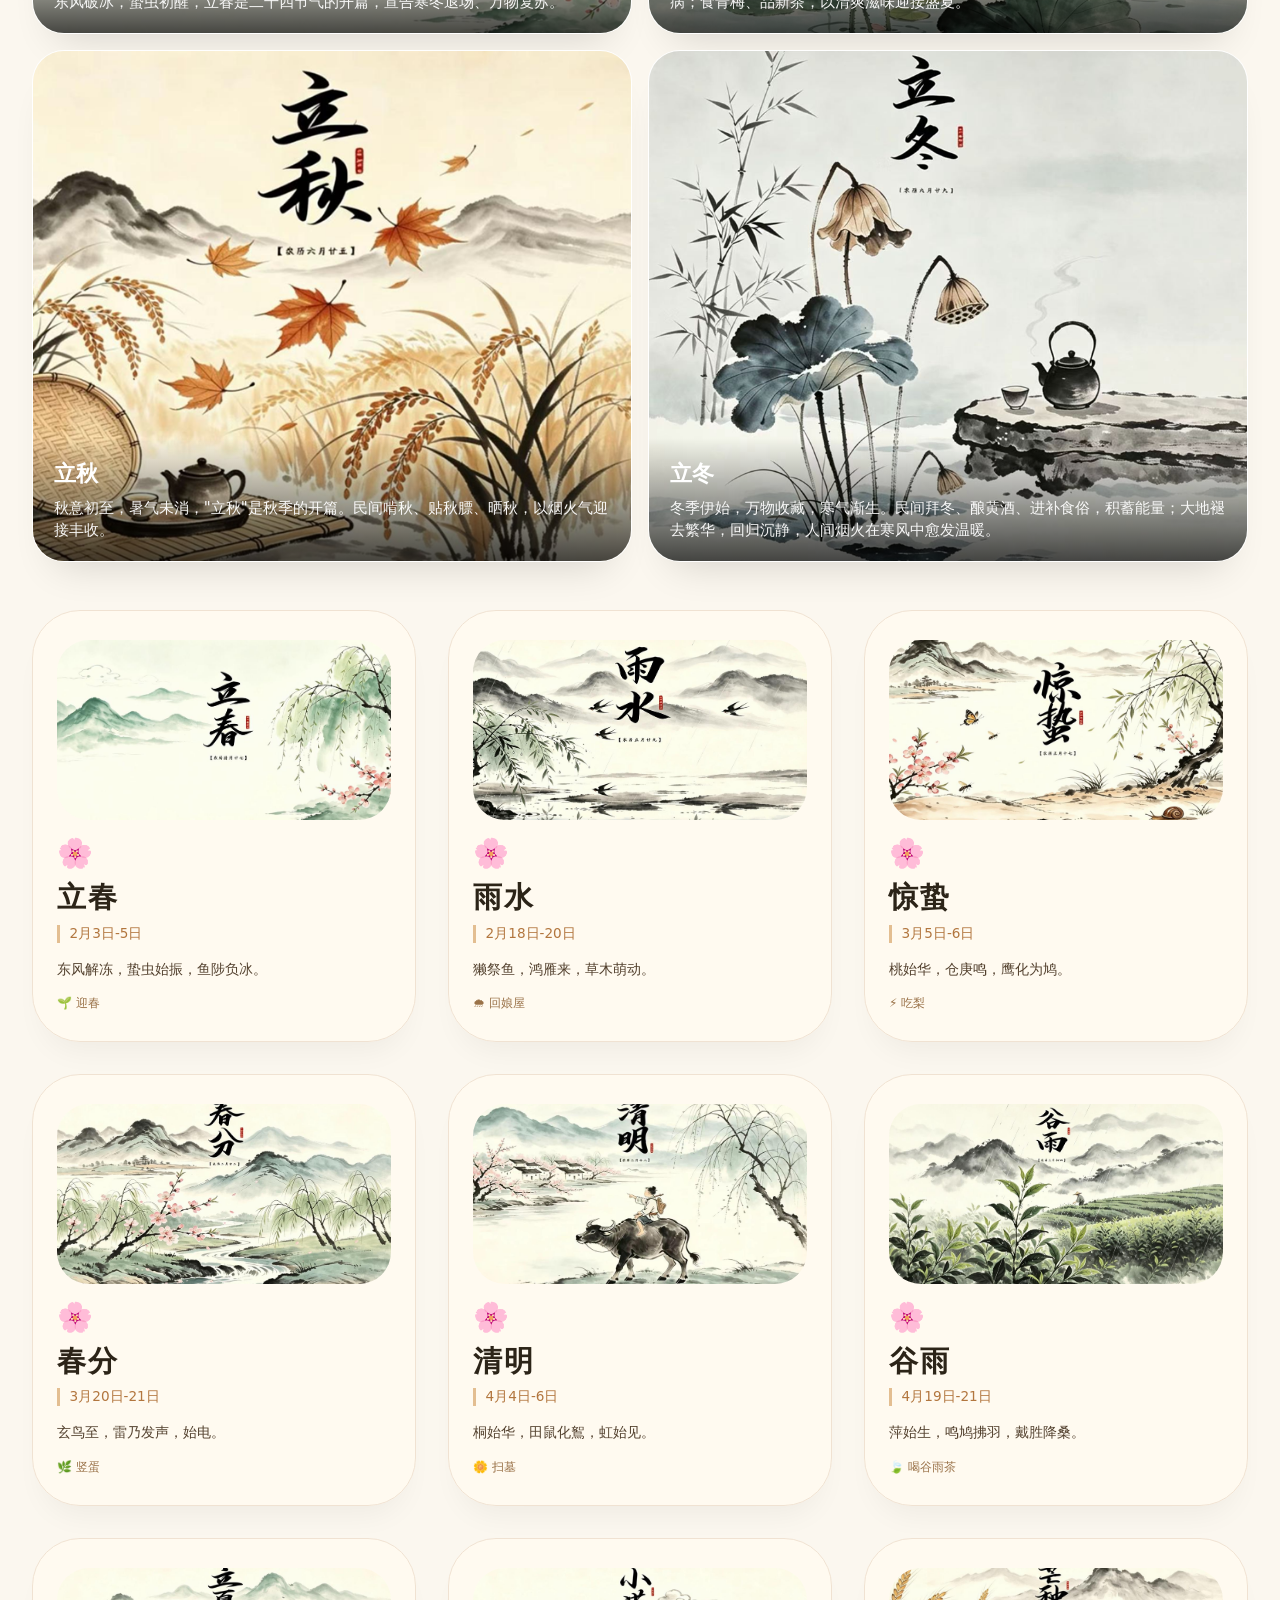
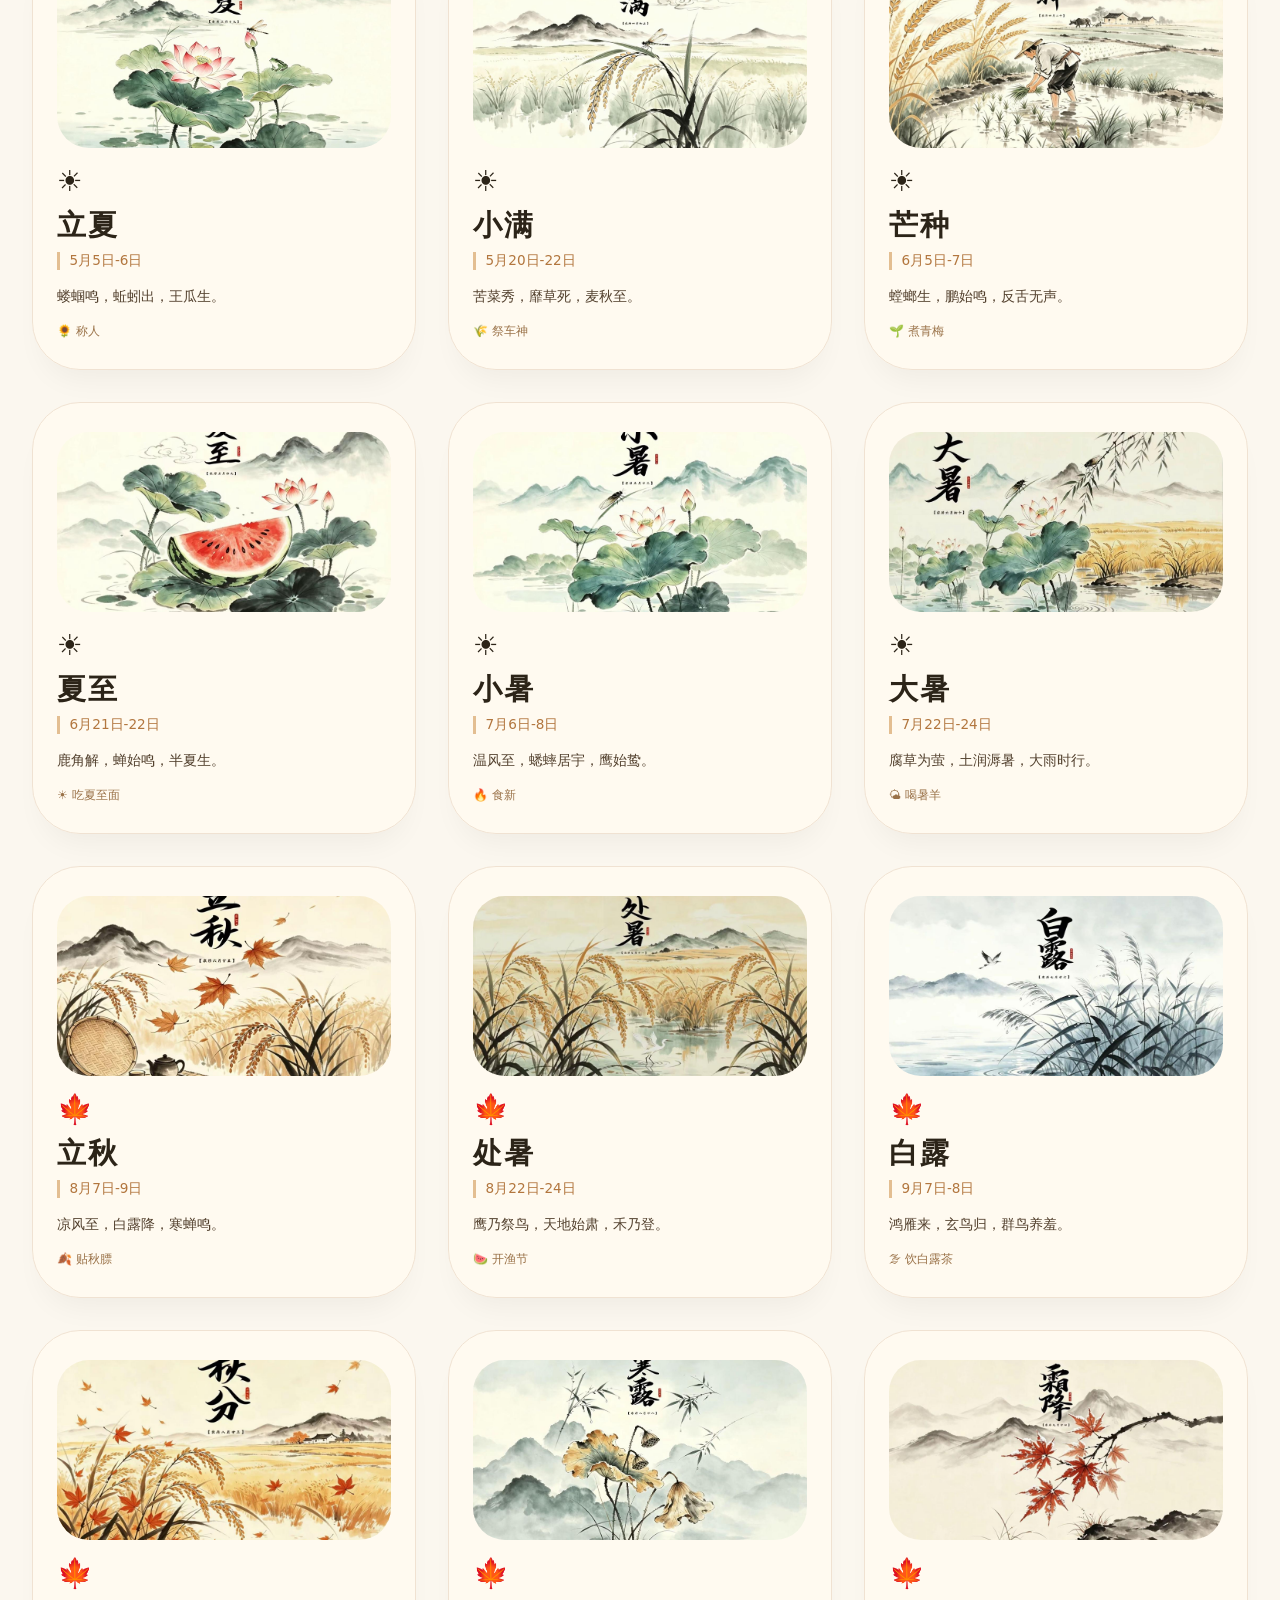
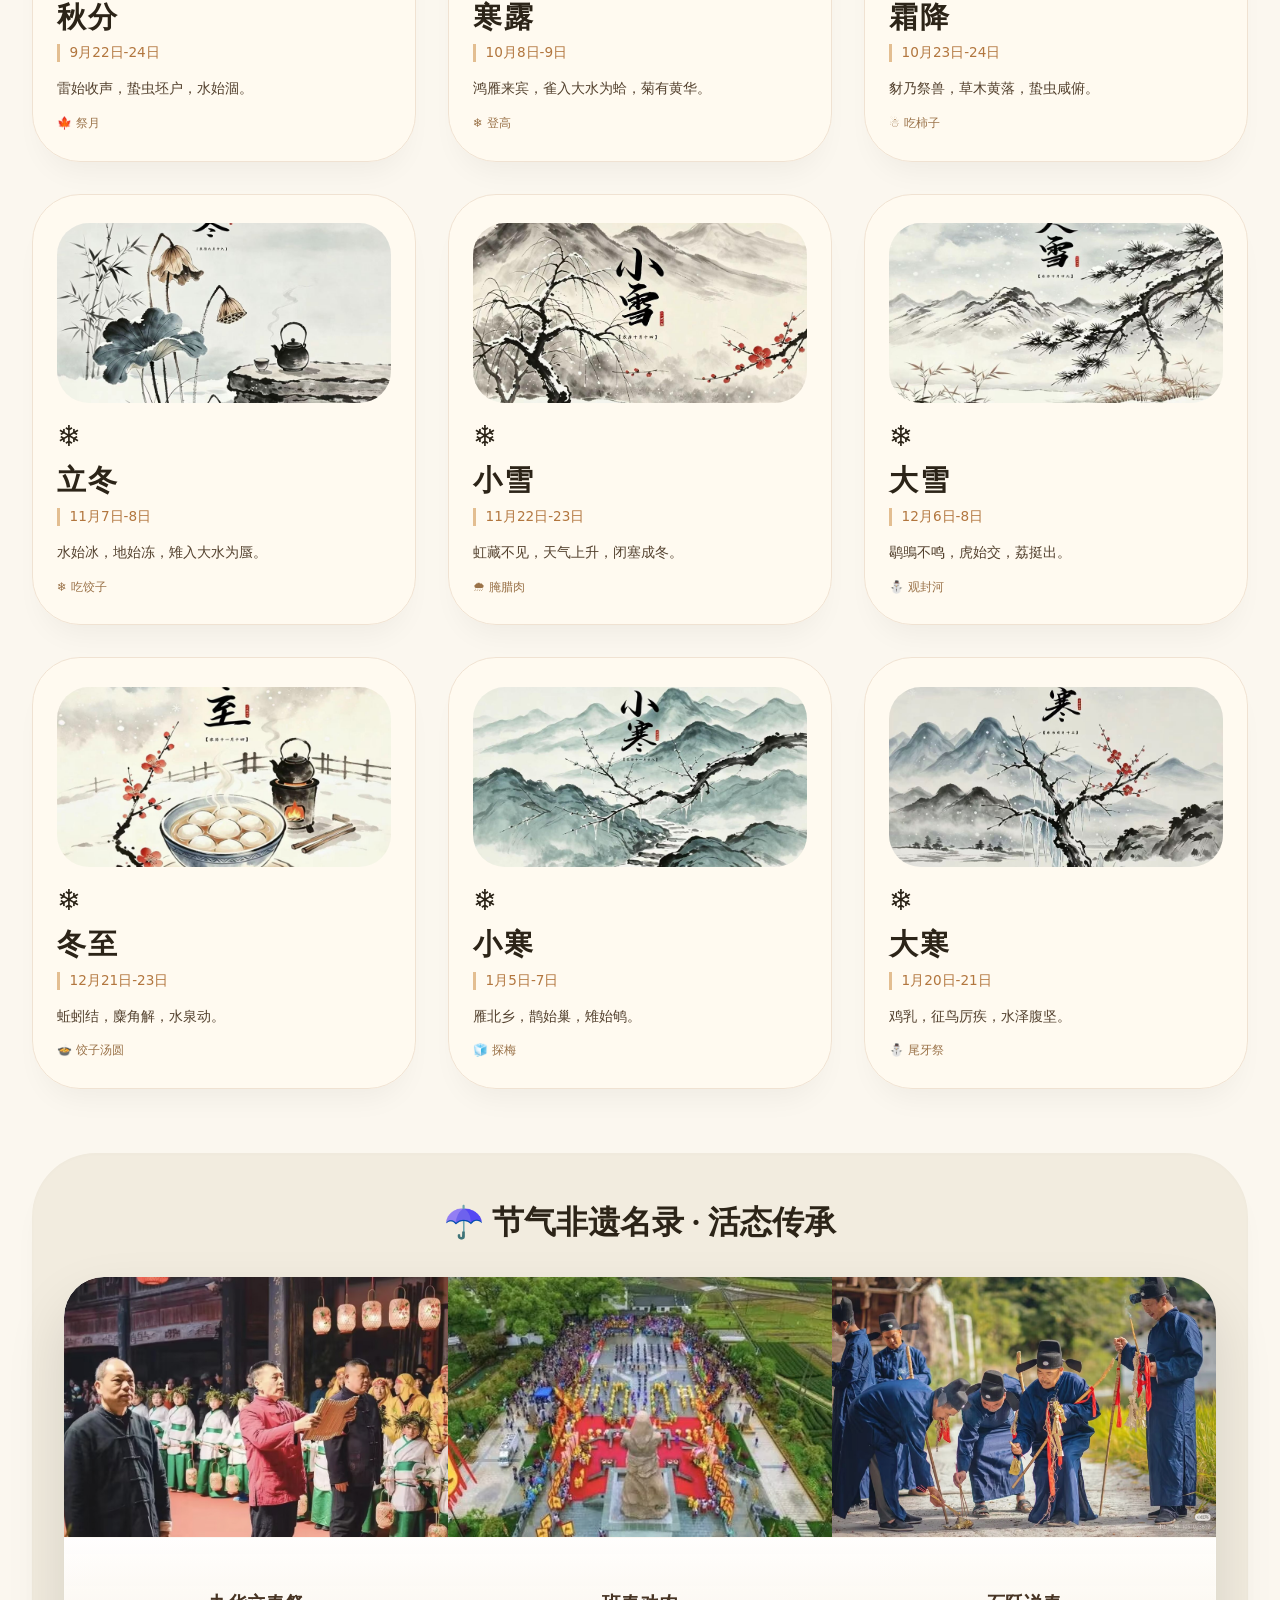
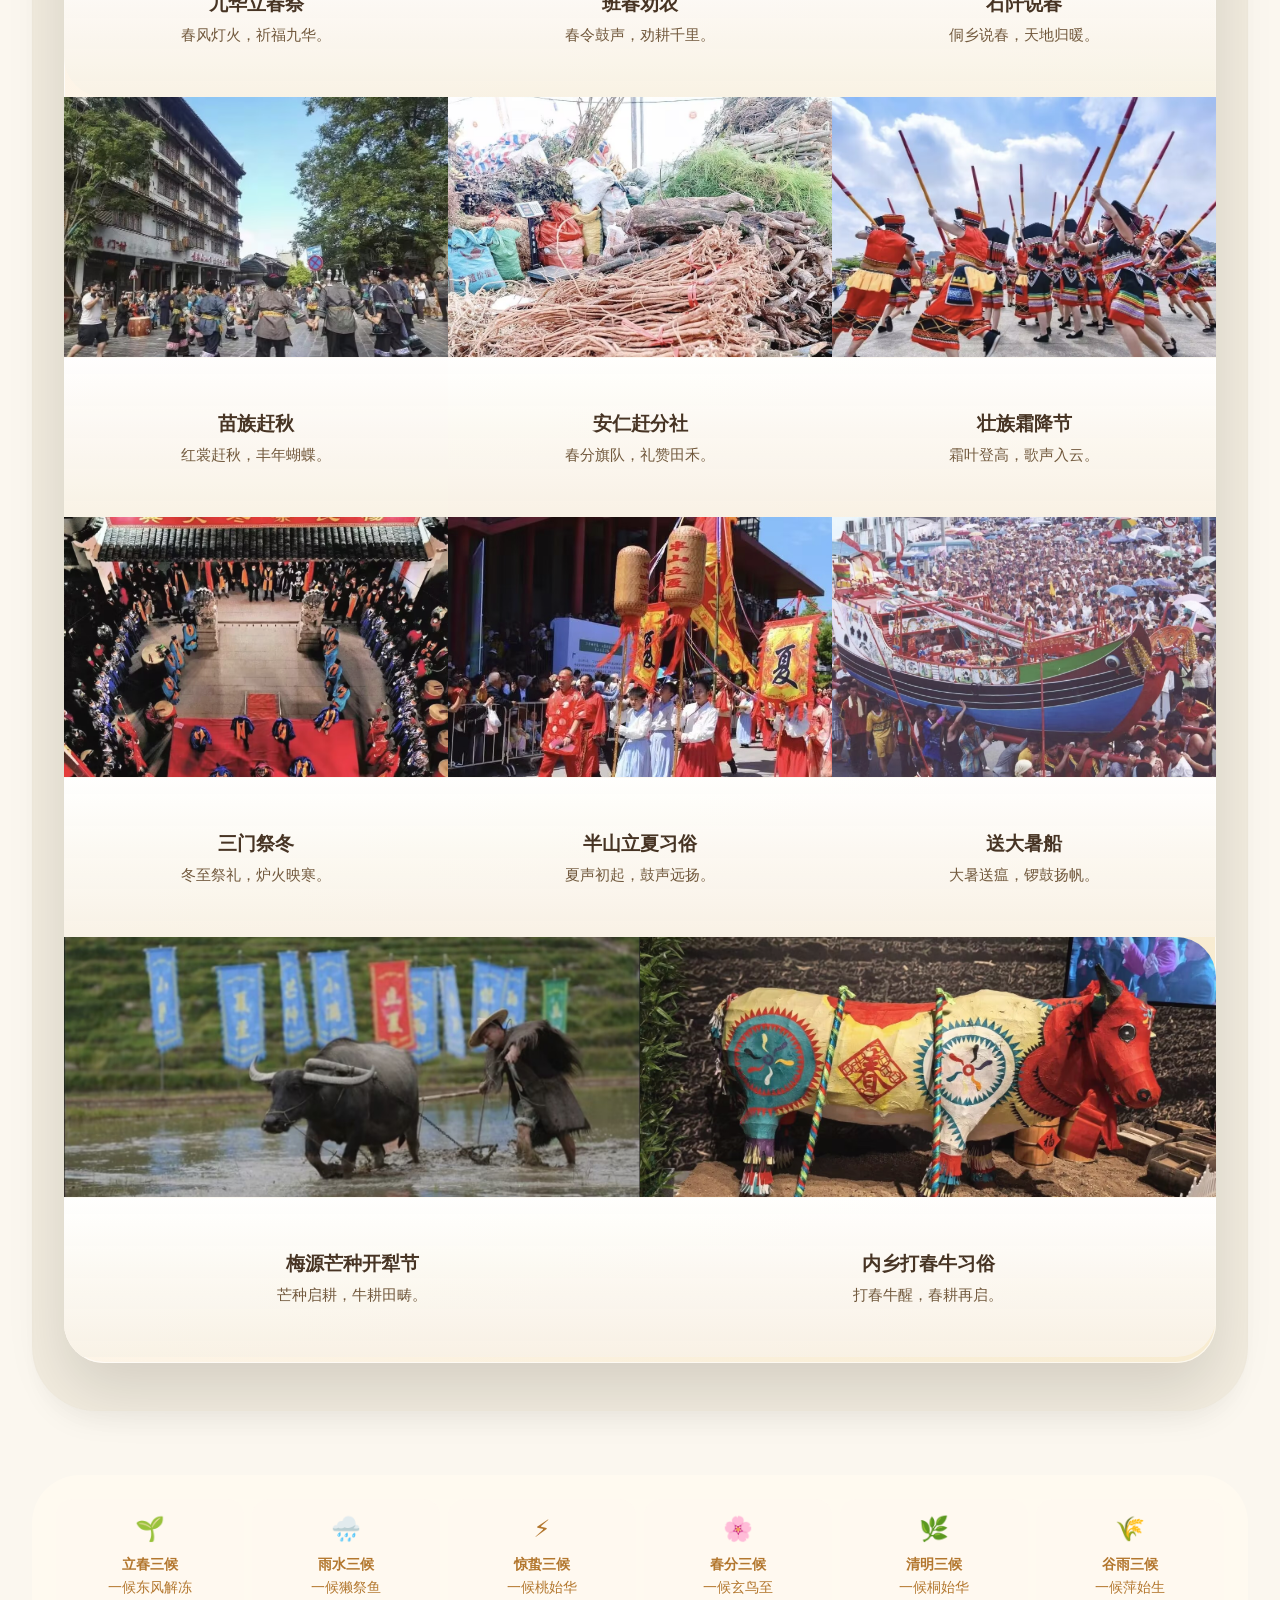
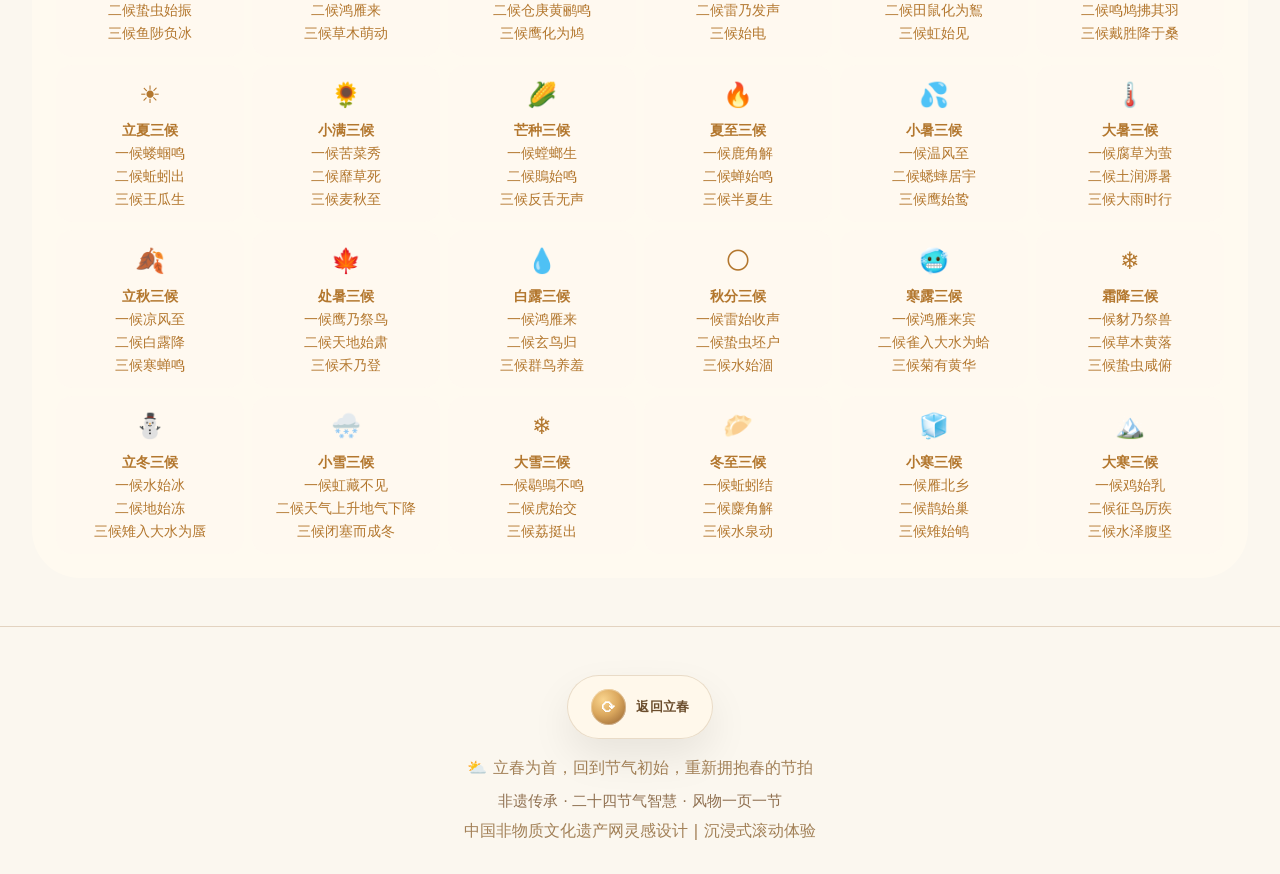
==== commit 4e06fc05: "重构：样式与脚本分层，节气钟改为侧边抽屉，移除留言板并做匿名化" ====
--- a/index.html
+++ b/index.html
@@ -3,1383 +3,17 @@
 <head>
     <meta charset="UTF-8">
     <meta name="viewport" content="width=device-width, initial-scale=1.0, viewport-fit=cover">
-    <title>岁时记·二十四节气 | 非遗文化沉浸式体验</title>
+    <title>岁时纪·时光里的东方节律 | 二十四节气非遗文化交互视觉设计</title>
+    <meta name="description" content="《岁时纪·时光里的东方节律》是一个以二十四节气为主题的非遗文化交互视觉网页：24 节气卡片、节气非遗名录、七十二候知识卡片、节气钟与全屏屏保，以新中式视觉语言呈现从立春到大寒的完整时序。">
+    <meta name="author" content="岁时纪项目组">
+    <meta property="og:type" content="website">
+    <meta property="og:title" content="岁时纪·时光里的东方节律">
+    <meta property="og:description" content="二十四节气非遗文化交互视觉网页：24 节气卡片、非遗名录、七十二候、节气钟。">
+    <meta property="og:image" content="./image/背景图雨水.jpg">
+    <meta name="theme-color" content="#f7f2e9">
+    <link rel="icon" href="data:image/svg+xml,<svg xmlns='http://www.w3.org/2000/svg' viewBox='0 0 64 64'><rect width='64' height='64' rx='14' fill='%23f7f2e9'/><text x='32' y='43' font-size='28' text-anchor='middle' fill='%23b3772e' font-family='serif'>24</text></svg>">
     <!-- 本地化资源：不使用外部 CDN 链接 -->
-    <style>
-        * {
-            margin: 0;
-            padding: 0;
-            box-sizing: border-box;
-        }
-
-        body {
-            background-color: #fbf7ef;
-            font-family: 'Inter', 'Noto Serif SC', system-ui, sans-serif;
-            color: #2c2418;
-            overflow-x: hidden;
-        }
-
-        /* 平滑滚动 & 视差预备 */
-        html {
-            scroll-behavior: smooth;
-        }
-
-        /* 自定义滚动条保持质感 */
-        ::-webkit-scrollbar {
-            width: 6px;
-        }
-        ::-webkit-scrollbar-track {
-            background: #ede3d3;
-        }
-        ::-webkit-scrollbar-thumb {
-            background: #c2a071;
-            border-radius: 12px;
-        }
-
-        /* 全屏 Hero 视差区 */
-        .hero-parallax {
-            position: relative;
-            height: 100vh;
-            min-height: 700px;
-            /* 使用本地图片：将图片放在与 HTML 同目录，写 url('./background.jpg');
-               或放在 images 子文件夹时写 url('./images/bg.jpg'); */
-            background: url('./image/背景图雨水.jpg') center/cover no-repeat fixed;
-            display: flex;
-            align-items: center;
-            justify-content: center;
-            text-align: center;
-            color: white;
-            isolation: isolate;
-        }
-        .hero-parallax::before {
-            content: "";
-            position: absolute;
-            inset: 0;
-            background: linear-gradient(120deg, rgba(30, 20, 10, 0.55), rgba(50, 35, 20, 0.65));
-            z-index: 1;
-        }
-        .hero-content {
-            position: relative;
-            z-index: 2;
-            max-width: 900px;
-            padding: 0 1.5rem;
-            backdrop-filter: blur(3px);
-            animation: fadeInUp 1.2s ease-out;
-        }
-        .slide-section {
-            opacity: 0;
-            transform: translateY(40px);
-            transition: opacity 0.8s ease, transform 0.8s ease;
-        }
-        .slide-section.reveal {
-            opacity: 1;
-            transform: translateY(0);
-        }
-        .slide-left {
-            transform: translateX(-40px);
-        }
-        .slide-right {
-            transform: translateX(40px);
-        }
-        .slide-left.reveal,
-        .slide-right.reveal {
-            transform: translateX(0);
-        }
-        .hero-content h1 {
-            font-size: 5rem;
-            font-weight: 800;
-            font-family: 'Noto Serif SC', serif;
-            letter-spacing: 12px;
-            text-shadow: 0 8px 20px rgba(0,0,0,0.25);
-            margin-bottom: 0.5rem;
-        }
-        .hero-content .sub {
-            font-size: 1.2rem;
-            letter-spacing: 3px;
-            border-top: 1px solid rgba(255,245,215,0.7);
-            display: inline-block;
-            padding-top: 0.8rem;
-            font-weight: 300;
-        }
-        .hero-content p {
-            margin-top: 1.5rem;
-            font-size: 1rem;
-            max-width: 600px;
-            margin-left: auto;
-            margin-right: auto;
-            line-height: 1.6;
-            font-weight: 300;
-        }
-        .scroll-indicator {
-            position: absolute;
-            bottom: 32px;
-            left: 50%;
-            transform: translateX(-50%);
-            z-index: 3;
-            color: rgba(255,245,215,0.9);
-            font-size: 1.8rem;
-            animation: bounce 2s infinite;
-            cursor: pointer;
-        }
-
-        /* 主要容器 */
-        .container {
-            max-width: 1400px;
-            margin: 0 auto;
-            padding: 0 2rem;
-        }
-
-        /* 节气引言区 */
-        .intro-section {
-            text-align: center;
-            padding: 5rem 1rem 4rem;
-            background: #fffcf5;
-            margin-top: -2px;
-            position: relative;
-            z-index: 5;
-        }
-        .intro-section h2 {
-            font-size: 2.6rem;
-            font-family: 'Noto Serif SC', serif;
-            color: #5b3c1a;
-            position: relative;
-            display: inline-block;
-        }
-        .intro-section h2:after {
-            content: '';
-            position: absolute;
-            bottom: -12px;
-            left: 20%;
-            width: 60%;
-            height: 2px;
-            background: #ddba8b;
-        }
-        .intro-text {
-            max-width: 800px;
-            margin: 2rem auto 0;
-            font-size: 1.05rem;
-            line-height: 1.7;
-            color: #5f4a30;
-        }
-
-        .season-gallery {
-            margin: 2rem 0 3rem;
-            display: grid;
-            gap: 1rem;
-        }
-        .season-row {
-            display: grid;
-            grid-template-columns: repeat(2, 1fr);
-            gap: 1rem;
-        }
-                                        .season-card {
-            position: relative;
-            border-radius: 32px;
-            overflow: hidden;
-            min-height: 260px;
-            box-shadow: 0 26px 40px -24px rgba(0,0,0,0.16);
-            border: 1px solid rgba(255,255,255,0.7);
-            background: #fff;
-            opacity: 0;
-            transform: translateY(40px);
-            transition: opacity 1.2s ease, transform 1.2s ease;
-        }
-        .season-card.reveal {
-            opacity: 1;
-            transform: translateY(0);
-        }
-        .season-card.delay {
-            transition-delay: 0.3s;
-        }
-        .season-card.delay2 {
-            transition-delay: 0.6s;
-        }
-        .season-card.delay3 {
-            transition-delay: 0.9s;
-        }
-        .season-card img {
-            width: 100%;
-            height: 100%;
-            object-fit: cover;
-            display: block;
-        }
-        .season-info {
-            position: absolute;
-            left: 0;
-            right: 0;
-            bottom: 0;
-            padding: 1.2rem 1.3rem;
-            background: linear-gradient(180deg, rgba(0,0,0,0) 0%, rgba(0,0,0,0.72) 100%);
-            color: #fff;
-        }
-        .season-info h3 {
-            margin: 0 0 0.5rem;
-            font-size: 1.4rem;
-            font-family: 'Noto Serif SC', serif;
-        }
-        .season-info p {
-            margin: 0;
-            font-size: 0.95rem;
-            line-height: 1.5;
-            color: rgba(255,255,255,0.94);
-        }
-
-        /* 节气卡片网格 + 微视差滚动触发效果 */
-        /* 全屏节气展示 */
-        #termFullView {
-            display: none;
-            position: fixed;
-            inset: 0;
-            z-index: 1200;
-            background: #000 center/cover no-repeat fixed;
-            justify-content: center;
-            align-items: center;
-            color: #fff;
-            opacity: 0;
-            transition: opacity 420ms ease;
-        }
-        #termFullView.active { opacity: 1; }
-        #termFullView .overlay {
-            position: absolute;
-            inset: 0;
-            background: rgba(6,6,6,0.45);
-            backdrop-filter: blur(4px);
-        }
-        #termFullView .term-card {
-            position: relative;
-            z-index: 2;
-            max-width: 1100px;
-            width: calc(100% - 4rem);
-            margin: 2rem;
-            background: linear-gradient(180deg, rgba(255,255,255,0.04), rgba(0,0,0,0.18));
-            border-radius: 18px;
-            padding: 2rem;
-            box-shadow: 0 30px 60px rgba(0,0,0,0.6);
-        }
-        #termFullView .term-card h2 { margin: 0 0 0.6rem; font-family: 'Noto Serif SC', serif; font-size: 2.6rem; }
-        #termFullView .term-card p { color: rgba(255,255,255,0.95); line-height:1.8; }
-        #termFullView .term-card .term-content { font-size: 1.05rem; max-height: 42vh; overflow: auto; }
-        #termFullView .term-card .term-poem { margin-top:1rem; color:#f6e8d1; font-style:italic; font-size:0.98rem; }
-        #termFullView .close-full {
-            position: absolute;
-            top: 26px;
-            right: 28px;
-            z-index: 1300;
-            background: rgba(0,0,0,0.45);
-            border: 1px solid rgba(255,255,255,0.08);
-            color: #fff;
-            padding: 0.6rem 0.9rem;
-            border-radius: 999px;
-            cursor: pointer;
-            font-size: 1rem;
-        }
-        #termFullView .term-full-nav {
-            position: absolute;
-            top: 24px;
-            left: 50%;
-            transform: translateX(-50%);
-            width: min(90%, 1100px);
-            z-index: 1300;
-            background: rgba(0,0,0,0.34);
-            backdrop-filter: blur(10px);
-            border: 1px solid rgba(255,255,255,0.15);
-            border-radius: 14px;
-            overflow: hidden;
-        }
-        #termFullView .term-full-nav:hover .thumbs-wrap {
-            max-height: 340px;
-            opacity: 1;
-        }
-        #termFullView .nav-head {
-            display: flex;
-            align-items: center;
-            justify-content: space-between;
-            padding: 0.9rem 1rem;
-            color: #f9f2de;
-            font-size: 0.95rem;
-            letter-spacing: 0.04em;
-            cursor: pointer;
-        }
-        #termFullView .nav-head span {
-            color: #ffdca4;
-            font-weight: 600;
-        }
-        #termFullView .thumbs-wrap {
-            max-height: 0;
-            overflow-y: auto;
-            transition: max-height 280ms ease, opacity 220ms ease;
-            opacity: 0;
-            border-top: 1px solid rgba(255,255,255,0.12);
-            background: rgba(0,0,0,0.45);
-        }
-        #termFullView .nav-thumb-list {
-            display: grid;
-            grid-template-columns: repeat(auto-fit, minmax(140px, 1fr));
-            gap: 0.65rem;
-            padding: 0.75rem 1rem 0.95rem;
-        }
-        #termFullView .nav-thumb {
-            border-radius: 16px;
-            overflow: hidden;
-            background: rgba(255,255,255,0.08);
-            box-shadow: inset 0 0 0 1px rgba(255,255,255,0.06);
-            cursor: pointer;
-            transition: transform 180ms ease, box-shadow 180ms ease;
-            display: grid;
-            grid-template-rows: 110px auto;
-        }
-        #termFullView .nav-thumb:hover,
-        #termFullView .nav-thumb.active {
-            transform: translateY(-2px);
-            box-shadow: 0 18px 30px rgba(0,0,0,0.22);
-        }
-        #termFullView .nav-thumb .thumb-image {
-            background-size: cover;
-            background-position: center;
-            min-height: 110px;
-        }
-        #termFullView .nav-thumb .thumb-label {
-            padding: 0.8rem 0.85rem;
-            color: #fff;
-            font-size: 0.85rem;
-            line-height: 1.4;
-            background: rgba(0,0,0,0.4);
-        }
-        #termFullView .nav-thumb .thumb-label strong {
-            display: block;
-            color: #ffe5b0;
-            font-size: 0.92rem;
-            margin-bottom: 0.25rem;
-        }
-        #termFullView .nav-thumb .thumb-label small {
-            display: block;
-            color: rgba(255,255,255,0.72);
-            font-size: 0.78rem;
-        }
-        /* 左右点击区域切换 */
-        #termFullView .nav-left, #termFullView .nav-right {
-            position: absolute;
-            top: 0; bottom: 0;
-            width: 28%;
-            z-index: 1250;
-            cursor: pointer;
-        }
-        #termFullView .nav-left { left: 0; }
-        #termFullView .nav-right { right: 0; }
-        /* 小提示箭头（可保留或隐藏） */
-        #termFullView .nav-left:after, #termFullView .nav-right:after {
-            content: '';
-            position: absolute;
-            top: 50%; transform: translateY(-50%);
-            width: 48px; height: 48px; opacity: 0.18;
-            background-size: contain; background-repeat: no-repeat;
-        }
-        #termFullView .nav-left:after { left: 24px; background-image: url('data:image/svg+xml;utf8,<svg xmlns="http://www.w3.org/2000/svg" width="48" height="48"><polyline points="32,12 16,24 32,36" stroke="%23fff" stroke-width="3" fill="none" stroke-linecap="round" stroke-linejoin="round"/></svg>'); }
-        #termFullView .nav-right:after { right: 24px; background-image: url('data:image/svg+xml;utf8,<svg xmlns="http://www.w3.org/2000/svg" width="48" height="48"><polyline points="16,12 32,24 16,36" stroke="%23fff" stroke-width="3" fill="none" stroke-linecap="round" stroke-linejoin="round"/></svg>'); }
-        .grid {
-            display: grid;
-            grid-template-columns: repeat(auto-fill, minmax(300px, 1fr));
-            gap: 2rem;
-            margin: 3rem 0 4rem;
-        }
-        .card {
-            background: rgba(255, 250, 240, 0.9);
-            border-radius: 48px;
-            padding: 1.8rem 1.5rem;
-            transition: all 0.4s cubic-bezier(0.2, 0.9, 0.4, 1.1);
-            box-shadow: 0 20px 30px -12px rgba(0, 0, 0, 0.05);
-            cursor: pointer;
-            border: 1px solid #f0e2d2;
-            backdrop-filter: blur(2px);
-            opacity: 0;
-            transform: translateY(35px);
-            transition: opacity 0.7s ease, transform 0.6s ease, box-shadow 0.3s;
-        }
-        .card-image {
-            width: 100%;
-            height: 180px;
-            overflow: hidden;
-            border-radius: 32px;
-            margin-bottom: 1rem;
-        }
-        .card-image img {
-            width: 100%;
-            height: 100%;
-            object-fit: cover;
-            display: block;
-        }
-        .card.reveal {
-            opacity: 1;
-            transform: translateY(0);
-        }
-        .card:hover {
-            transform: translateY(-8px) scale(1.01);
-            background: #ffffff;
-            box-shadow: 0 30px 40px -18px rgba(80, 50, 20, 0.25);
-            border-color: #e2cfb5;
-        }
-        .season-icon {
-            font-size: 1.8rem;
-            margin-bottom: 0.5rem;
-        }
-        .card h3 {
-            font-size: 1.8rem;
-            font-weight: 700;
-            font-family: 'Noto Serif SC', serif;
-            margin: 0.3rem 0 0.4rem;
-            letter-spacing: 2px;
-        }
-        .card-date {
-            font-size: 0.85rem;
-            color: #b2763e;
-            margin-bottom: 1rem;
-            border-left: 3px solid #e3be91;
-            padding-left: 0.6rem;
-        }
-        .card-desc {
-            font-size: 0.9rem;
-            line-height: 1.45;
-            color: #53412e;
-        }
-        .custom-tag {
-            margin-top: 1rem;
-            font-size: 0.75rem;
-            color: #9a7248;
-            font-weight: 500;
-        }
-
-        /* 非遗专题滚动区 — 类似官方展示模块 */
-        .heritage-section {
-            background: #f2ecdf;
-            border-radius: 64px;
-            padding: 3rem 2rem;
-            margin: 2rem 0 4rem;
-            box-shadow: inset 0 1px 4px rgba(0,0,0,0.02), 0 20px 30px -10px rgba(0,0,0,0.05);
-        }
-        .section-title {
-            text-align: center;
-            font-size: 2rem;
-            font-weight: 600;
-            font-family: 'Noto Serif SC', serif;
-            margin-bottom: 2rem;
-        }
-        .section-title i {
-            color: #c1945b;
-            margin-right: 10px;
-        }
-        .heritage-bar {
-            display: flex;
-            align-items: stretch;
-            gap: 0;
-            margin-top: 1.5rem;
-            overflow-x: auto;
-            overflow-y: hidden;
-            min-height: 420px;
-            padding-bottom: 0.35rem;
-            transition: transform 260ms ease;
-            scroll-behavior: smooth;
-            perspective: 1800px;
-            background: linear-gradient(90deg, rgba(254,245,232,0.96), rgba(248,236,209,0.98));
-            border-radius: 40px;
-            box-shadow: inset 0 0 0 1px rgba(255,255,255,0.65), 0 28px 60px rgba(0,0,0,0.12);
-        }
-        .heritage-bar::-webkit-scrollbar { height: 10px; }
-        .heritage-bar::-webkit-scrollbar-thumb { background: rgba(148, 110, 54, 0.35); border-radius: 999px; }
-        .heritage-section:hover .heritage-bar {
-            transform: scale(1.01);
-        }
-        .heritage-bar:hover .heritage-block:not(:hover) {
-            flex: 0.35 1 0;
-            opacity: 0.72;
-            transform: translateY(8px) rotateX(3deg) scale(0.96);
-        }
-        .heritage-bar:hover .heritage-block:nth-child(odd):not(:hover) {
-            transform: translateY(10px) rotateX(3deg) rotateY(4deg) scale(0.96);
-        }
-        .heritage-bar:hover .heritage-block:nth-child(even):not(:hover) {
-            transform: translateY(10px) rotateX(3deg) rotateY(-4deg) scale(0.96);
-        }
-        .heritage-block {
-            position: relative;
-            flex: 1 1 calc((100% - 0rem) / 11);
-            min-width: 6rem;
-            min-height: 420px;
-            display: flex;
-            flex-direction: column;
-            border-radius: 0;
-            overflow: hidden;
-            background: transparent;
-            transform-style: preserve-3d;
-            transition: flex 420ms cubic-bezier(0.22, 1, 0.36, 1), transform 420ms cubic-bezier(0.22, 1, 0.36, 1), box-shadow 420ms cubic-bezier(0.22, 1, 0.36, 1), opacity 420ms ease;
-            transform-origin: center center;
-            cursor: pointer;
-        }
-        .heritage-block:first-child {
-            border-top-left-radius: 40px;
-            border-bottom-left-radius: 40px;
-        }
-        .heritage-block:last-child {
-            border-top-right-radius: 40px;
-            border-bottom-right-radius: 40px;
-        }
-        .heritage-block:hover,
-        .heritage-block:focus-within {
-            flex: 6 1 0;
-            transform: translateY(-28px) rotateX(10deg) rotateY(2deg) scale(1.08);
-            box-shadow: 0 50px 140px rgba(0,0,0,0.34);
-            opacity: 1;
-            z-index: 3;
-        }
-        .heritage-block:hover::after {
-            content: '';
-            position: absolute;
-            inset: 0;
-            box-shadow: inset 0 0 0 1px rgba(255,255,255,0.15), 0 18px 40px rgba(0,0,0,0.18);
-            pointer-events: none;
-            opacity: 1;
-            transition: opacity 260ms ease;
-        }
-        .heritage-block::before {
-            content: '';
-            position: absolute;
-            inset: 0;
-            background: rgba(255,255,255,0.045);
-            pointer-events: none;
-        }
-        .heritage-block .block-image {
-            min-height: 260px;
-            background-size: cover;
-            background-position: center;
-            transition: transform 260ms ease;
-        }
-        .heritage-block:hover .block-image {
-            transform: scale(1.08) translateY(-6px);
-        }
-        .heritage-block .block-caption {
-            padding: 1.4rem 1.2rem 1.2rem;
-            text-align: center;
-            flex: 1;
-            display: flex;
-            flex-direction: column;
-            justify-content: center;
-            gap: 0.6rem;
-            background: linear-gradient(180deg, rgba(255,255,255,0.94), rgba(248,241,228,0.92));
-            border-top: 1px solid rgba(255,255,255,0.45);
-        }
-        .heritage-block h4 {
-            margin: 0;
-            font-size: 1.18rem;
-            color: #3f2b1a;
-            line-height: 1.2;
-        }
-        .heritage-block p {
-            margin: 0;
-            color: #6b5134;
-            font-size: 0.92rem;
-            line-height: 1.55;
-            max-height: 5rem;
-            overflow: hidden;
-            text-overflow: ellipsis;
-        }
-        .heritage-block .block-extra {
-            position: absolute;
-            left: 0;
-            right: 0;
-            bottom: 0;
-            padding: 1rem 1rem 1.2rem;
-            background: rgba(16,16,16,0.75);
-            color: #fff;
-            transform: translateY(100%);
-            opacity: 0;
-            transition: transform 260ms ease, opacity 260ms ease;
-            backdrop-filter: blur(10px);
-            display: flex;
-            flex-direction: column;
-            gap: 0.6rem;
-        }
-        .heritage-block:hover .block-extra,
-        .heritage-block:focus-within .block-extra {
-            transform: translateY(0);
-            opacity: 1;
-        }
-        .heritage-block .block-extra h5 {
-            margin: 0;
-            font-size: 1rem;
-            color: #ffe9b7;
-            letter-spacing: 0.04em;
-        }
-        .heritage-block .block-extra p {
-            margin: 0;
-            font-size: 0.88rem;
-            line-height: 1.6;
-            color: rgba(255,255,255,0.9);
-        }
-        .heritage-block .detail-image {
-            min-height: 120px;
-            background-size: cover;
-            background-position: center;
-            border-radius: 18px;
-            opacity: 0.95;
-        }
-        @media (max-width: 1300px) {
-            .heritage-bar {
-                flex-wrap: wrap;
-            }
-            .heritage-block {
-                min-width: calc(33.333% - 0.75rem);
-            }
-            .heritage-block:hover,
-            .heritage-block:focus-within {
-                flex: 1 1 calc(33.333% - 0.75rem);
-            }
-        }
-        @media (max-width: 900px) {
-            .heritage-block {
-                min-width: calc(50% - 0.75rem);
-            }
-            .heritage-block:hover,
-            .heritage-block:focus-within {
-                flex: 1 1 calc(50% - 0.75rem);
-            }
-        }
-        @media (max-width: 640px) {
-            .heritage-bar {
-                flex-wrap: nowrap;
-                overflow-x: auto;
-                min-height: auto;
-            }
-            .heritage-block {
-                min-width: 80vw;
-                flex: 0 0 80vw;
-            }
-            .heritage-block:hover,
-            .heritage-block:focus-within {
-                flex: 0 0 90vw;
-            }
-        }
-        @media (max-width: 720px) {
-            .heritage-bar {
-                flex-direction: column;
-            }
-            .heritage-block {
-                min-width: 100%;
-                flex: 1 1 auto;
-            }
-            .heritage-block:hover,
-            .heritage-block:focus-within {
-                transform: none;
-            }
-        }
-
-        /* 节气韵味花信风格 */
-        .flower-news {
-            display: grid;
-            grid-template-columns: repeat(6, 1fr);
-            gap: 0.5rem;
-            background: #fffaf0;
-            border-radius: 48px;
-            padding: 1.5rem;
-            margin: 2rem 0;
-            font-size: 0.9rem;
-            line-height: 1.6;
-        }
-        .flower-item {
-            text-align: center;
-            padding: 0.7rem 0.5rem;
-            border-radius: 16px;
-            background: rgba(255, 248, 240, 0.6);
-            transition: transform 0.2s ease, background 0.2s ease;
-        }
-        .flower-item:hover {
-            background: rgba(255, 255, 245, 1);
-            transform: translateY(-2px);
-        }
-        .flower-item span {
-            display: block;
-            font-size: 1.5rem;
-            margin-bottom: 0.3rem;
-        }
-        /* 三候列表响应式适配 */
-        @media (max-width: 1200px) {
-            .flower-news { grid-template-columns: repeat(4, 1fr); }
-        }
-        @media (max-width: 900px) {
-            .flower-news { grid-template-columns: repeat(3, 1fr); }
-        }
-        @media (max-width: 600px) {
-            .flower-news { grid-template-columns: repeat(2, 1fr); }
-        }
-        @media (max-width: 400px) {
-            .flower-news { grid-template-columns: 1fr; }
-        }
-
-                /* 模态框高级 */
-        .modal {
-            display: none;
-            position: fixed;
-            top: 0; left: 0;
-            width: 100%; height: 100%;
-            background: rgba(20, 12, 5, 0.85);
-            backdrop-filter: blur(10px);
-            z-index: 1000;
-            justify-content: center;
-            align-items: center;
-        }
-        .modal-card {
-            background: #fffcf2;
-            max-width: 550px;
-            width: 90%;
-            border-radius: 64px;
-            padding: 2rem;
-            position: relative;
-            box-shadow: 0 30px 45px rgba(0,0,0,0.3);
-            animation: modalPop 0.35s;
-        }
-        @keyframes modalPop {
-            from { opacity: 0; transform: scale(0.95); }
-            to { opacity: 1; transform: scale(1); }
-        }
-        .close-modal {
-            position: absolute;
-            top: 20px; right: 28px;
-            font-size: 2rem;
-            cursor: pointer;
-        }
-                /* ===== 节气钟样式 — 中国风·以节气钟.jpg为背景 ===== */
-                .solar-clock-section {
-                    position: relative;
-                    max-width: 760px;
-                    width: 100%;
-                    margin: 0 auto 2.5rem;
-                    border-radius: 56px 24px 56px 24px;
-                    overflow: hidden;
-                    box-shadow: 0 30px 60px -16px rgba(60, 45, 30, 0.45),
-                                0 0 0 1px rgba(200, 178, 148, 0.5);
-                    font-family: 'Noto Serif SC', '华文楷体', 'KaiTi', 'SimSun', serif;
-                }
-                /* 背景图 — 节气钟.jpg 全幅铺满 */
-                .solar-clock-section .clock-bg-layer {
-                    position: absolute;
-                    inset: 0;
-                    background-image: url('./image/节气钟.jpg');
-                    background-size: cover;
-                    background-position: center;
-                    background-repeat: no-repeat;
-                    filter: brightness(0.62) saturate(1.06) contrast(1.02);
-                    z-index: 0;
-                    transition: filter 0.6s ease;
-                }
-                /* 半透明绢帛遮罩 — 仿古宣纸/绡纱质感 */
-                .solar-clock-section .clock-overlay {
-                    position: absolute;
-                    inset: 0;
-                    background: linear-gradient(135deg,
-                        rgba(245, 235, 218, 0.50) 0%,
-                        rgba(210, 192, 165, 0.30) 50%,
-                        rgba(240, 226, 204, 0.45) 100%);
-                    z-index: 1;
-                    pointer-events: none;
-                }
-                /* 内容层 */
-                .solar-clock-section .clock-content {
-                    position: relative;
-                    z-index: 2;
-                    padding: 2.6rem 2.2rem 2.8rem;
-                    color: #f5efe2;
-                    text-shadow: 0 2px 8px rgba(0,0,0,0.5);
-                }
-                /* 仿古窗棂/冰裂纹装饰边框 */
-                .solar-clock-section .clock-content::before {
-                    content: '';
-                    position: absolute;
-                    pointer-events: none;
-                    top: 20px; left: 20px; right: 20px; bottom: 20px;
-                    border-radius: 48px 16px 48px 16px;
-                    border: 1px solid rgba(232, 220, 200, 0.22);
-                    box-shadow: inset 0 0 50px rgba(200, 180, 150, 0.05);
-                }
-                .solar-clock-section .header {
-                    display: flex;
-                    flex-wrap: wrap;
-                    justify-content: space-between;
-                    align-items: baseline;
-                    padding-bottom: 0.6rem;
-                    margin-bottom: 2rem;
-                    border-bottom: 1px solid rgba(232, 220, 200, 0.32);
-                }
-                .solar-clock-section .header h1 {
-                    font-size: 1.8rem;
-                    font-weight: 500;
-                    letter-spacing: 8px;
-                    color: #f5efe2;
-                    text-shadow: 0 2px 10px rgba(0,0,0,0.6);
-                    display: flex;
-                    align-items: center;
-                    gap: 0.4rem;
-                    margin: 0;
-                }
-                .solar-clock-section .header h1 small {
-                    font-size: 0.85rem;
-                    font-weight: 300;
-                    letter-spacing: 3px;
-                    color: #dacdb6;
-                    margin-left: 0.6rem;
-                    text-shadow: 0 1px 6px rgba(0,0,0,0.5);
-                }
-                .solar-clock-section .chinese-now {
-                    font-size: 1rem;
-                    background: rgba(200, 180, 155, 0.30);
-                    backdrop-filter: blur(6px);
-                    padding: 0.3rem 1.2rem;
-                    border-radius: 30px;
-                    color: #f5efe2;
-                    border: 1px solid rgba(232, 220, 200, 0.25);
-                    box-shadow: 0 0 20px rgba(0,0,0,0.15);
-                    white-space: nowrap;
-                    letter-spacing: 2px;
-                }
-                .clock-display {
-                    display: flex;
-                    flex-direction: column;
-                    align-items: center;
-                    margin-bottom: 2rem;
-                }
-                .clock-display .time-ring {
-                    position: relative;
-                    background: rgba(30, 25, 18, 0.28);
-                    backdrop-filter: blur(12px);
-                    border-radius: 50%;
-                    padding: 0.5rem 2.6rem;
-                    border: 2px solid rgba(232, 220, 200, 0.25);
-                    box-shadow: 0 0 50px rgba(0,0,0,0.22),
-                                inset 0 0 30px rgba(200, 180, 150, 0.04);
-                    margin-bottom: 0.6rem;
-                }
-                .clock-display .time-ring::after {
-                    content: '⌾';
-                    position: absolute;
-                    right: -8px; top: 50%;
-                    transform: translateY(-50%);
-                    font-size: 1.4rem;
-                    color: rgba(232, 213, 182, 0.20);
-                    text-shadow: 0 0 20px rgba(200, 180, 140, 0.1);
-                }
-                .clock-display .digital-clock {
-                    font-size: 3.8rem;
-                    font-weight: 400;
-                    letter-spacing: 10px;
-                    color: #f5efe2;
-                    font-family: 'Noto Serif SC', 'Courier New', monospace;
-                    text-shadow: 0 2px 20px rgba(0,0,0,0.7);
-                    line-height: 1.3;
-                }
-                .clock-display .date-tag {
-                    display: flex;
-                    gap: 0.8rem;
-                    font-size: 1.05rem;
-                    color: #ddd0bc;
-                    background: rgba(40, 32, 24, 0.20);
-                    backdrop-filter: blur(6px);
-                    padding: 0.3rem 1.8rem;
-                    border-radius: 40px;
-                    border: 1px solid rgba(232, 220, 200, 0.12);
-                    letter-spacing: 2px;
-                    text-shadow: 0 1px 8px rgba(0,0,0,0.4);
-                }
-                .solar-term-card {
-                    background: rgba(40, 32, 24, 0.18);
-                    backdrop-filter: blur(12px);
-                    border-radius: 80px 16px 80px 16px;
-                    padding: 1.5rem 1.8rem;
-                    margin: 1.8rem 0 1.4rem;
-                    border: 1px solid rgba(232, 220, 200, 0.15);
-                    box-shadow: 0 8px 32px rgba(0,0,0,0.12),
-                                inset 0 1px 0 rgba(255,245,225,0.06);
-                }
-                .solar-term-card .term-row {
-                    display: flex;
-                    flex-wrap: wrap;
-                    align-items: center;
-                    justify-content: space-between;
-                    gap: 0.8rem 0.4rem;
-                }
-                .solar-term-card .term-label {
-                    font-size: 0.85rem;
-                    color: #d4c8b2;
-                    letter-spacing: 4px;
-                    font-weight: 300;
-                    text-shadow: 0 1px 6px rgba(0,0,0,0.4);
-                }
-                .solar-term-card .term-name {
-                    font-size: 2.6rem;
-                    font-weight: 500;
-                    color: #f5efe2;
-                    letter-spacing: 12px;
-                    line-height: 1.2;
-                    text-shadow: 0 2px 16px rgba(0,0,0,0.6);
-                }
-                .solar-term-card .term-name small {
-                    font-size: 1rem;
-                    letter-spacing: 3px;
-                    color: #cfc1a8;
-                    margin-left: 0.6rem;
-                    font-weight: 300;
-                    text-shadow: 0 1px 6px rgba(0,0,0,0.3);
-                }
-                .solar-term-card .countdown-box {
-                    background: rgba(30, 25, 18, 0.22);
-                    backdrop-filter: blur(8px);
-                    padding: 0.5rem 1.4rem;
-                    border-radius: 60px;
-                    border: 1px solid rgba(232, 220, 200, 0.12);
-                    min-width: 140px;
-                    text-align: center;
-                    box-shadow: inset 0 0 20px rgba(200, 180, 150, 0.02);
-                }
-                .solar-term-card .countdown-number {
-                    font-size: 1.7rem;
-                    font-weight: 400;
-                    letter-spacing: 2px;
-                    color: #f5efe2;
-                    font-family: 'Noto Serif SC', monospace;
-                    text-shadow: 0 1px 12px rgba(0,0,0,0.5);
-                }
-                .solar-term-card .countdown-label {
-                    font-size: 0.7rem;
-                    color: #cdc0a8;
-                    display: block;
-                    margin-top: -2px;
-                    letter-spacing: 2px;
-                    text-shadow: 0 1px 4px rgba(0,0,0,0.3);
-                }
-                .sub-term-hint {
-                    display: flex;
-                    justify-content: center;
-                    gap: 1rem;
-                    flex-wrap: wrap;
-                    color: #ddd0bc;
-                    font-size: 0.92rem;
-                    background: rgba(40, 32, 24, 0.12);
-                    backdrop-filter: blur(6px);
-                    padding: 0.5rem 0.8rem;
-                    border-radius: 48px;
-                    border: 1px dashed rgba(232, 220, 200, 0.12);
-                    margin-top: 0.2rem;
-                    text-shadow: 0 1px 6px rgba(0,0,0,0.3);
-                }
-                .sub-term-hint span {
-                    background: rgba(200, 180, 155, 0.08);
-                    backdrop-filter: blur(4px);
-                    padding: 0.15rem 1rem;
-                    border-radius: 30px;
-                    border: 1px solid rgba(232, 220, 200, 0.06);
-                }
-                /* 留言板嵌入区域 — Giscus */
-                .giscus-placeholder {
-                    margin-top: 2.4rem;
-                    padding-top: 1.6rem;
-                    border-top: 1px solid rgba(232, 220, 200, 0.12);
-                }
-                .giscus-label {
-                    display: flex;
-                    align-items: center;
-                    gap: 0.6rem;
-                    color: #ddd0bc;
-                    margin-bottom: 1rem;
-                    font-weight: 400;
-                    letter-spacing: 4px;
-                    text-shadow: 0 1px 8px rgba(0,0,0,0.3);
-                }
-                #giscusContainer {
-                    background: rgba(40, 32, 24, 0.12);
-                    backdrop-filter: blur(8px);
-                    border-radius: 28px;
-                    padding: 1rem 0.8rem;
-                    border: 1px solid rgba(232, 220, 200, 0.06);
-                    min-height: 100px;
-                }
-                @media (max-width: 560px) {
-                    .solar-clock-section .clock-content { padding: 2rem 1.2rem; }
-                    .solar-clock-section .digital-clock { font-size: 2.8rem; letter-spacing: 6px; }
-                    .solar-clock-section .time-ring { padding: 0.4rem 1.6rem; }
-                    .solar-clock-section .term-name { font-size: 2.2rem; letter-spacing: 8px; }
-                    .solar-clock-section .header h1 { font-size: 1.5rem; letter-spacing: 4px; }
-                    .solar-clock-section .header h1 small { font-size: 0.75rem; }
-                    .solar-clock-section { border-radius: 40px 16px 40px 16px; }
-                }
-                                @media (max-width: 400px) {
-                    .solar-clock-section .digital-clock { font-size: 2.2rem; letter-spacing: 4px; }
-                    .solar-clock-section .term-name { font-size: 1.8rem; letter-spacing: 6px; }
-                }
-
-        /* ===== 全屏屏保按钮 — 中国风水墨交互 ===== */
-                .fullscreen-btn {
-            display: inline-flex;
-            align-items: center;
-            gap: 0.45rem;
-            background: rgba(200, 180, 155, 0.20);
-            backdrop-filter: blur(8px);
-            padding: 0.45rem 1.1rem 0.45rem 0.9rem;
-            border-radius: 30px;
-            color: #e8ddcd;
-            border: 1px solid rgba(232, 220, 200, 0.18);
-            cursor: pointer;
-            font-size: 0.95rem;
-            letter-spacing: 2px;
-            font-family: 'Noto Serif SC', '华文楷体', serif;
-            transition: all 0.35s cubic-bezier(0.22, 1, 0.36, 1);
-            box-shadow: 0 0 0 rgba(200, 180, 150, 0);
-            margin-left: 0.5rem;
-            white-space: nowrap;
-            position: relative;
-            overflow: hidden;
-        }
-        .fullscreen-btn::before {
-            content: '';
-            position: absolute;
-            inset: -40%;
-            width: 180%;
-            height: 180%;
-            background: radial-gradient(circle at center, rgba(255,235,200,0.12) 0%, transparent 70%);
-            opacity: 0;
-            transform: scale(0.5);
-            transition: opacity 0.5s ease, transform 0.6s ease;
-            pointer-events: none;
-        }
-        .fullscreen-btn:hover {
-            background: rgba(220, 200, 175, 0.30);
-            border-color: rgba(232, 220, 200, 0.40);
-            transform: translateY(-2px) scale(1.04);
-            box-shadow: 0 8px 28px rgba(0,0,0,0.25), 0 0 30px rgba(200, 180, 150, 0.08);
-            color: #f5efe2;
-        }
-        .fullscreen-btn:hover::before {
-            opacity: 1;
-            transform: scale(1);
-        }
-        .fullscreen-btn:active {
-            transform: translateY(0) scale(0.97);
-            box-shadow: 0 2px 8px rgba(0,0,0,0.15);
-        }
-        .fullscreen-btn .btn-icon {
-            font-size: 1.1rem;
-            line-height: 1;
-            display: inline-block;
-            transition: transform 0.4s ease;
-        }
-        .fullscreen-btn:hover .btn-icon {
-            transform: rotate(10deg) scale(1.15);
-        }
-
-        /* ===== 全屏屏保层 ===== */
-        .screensaver-overlay {
-            position: fixed;
-            inset: 0;
-            z-index: 9999;
-            background: #000;
-            background-image: url('./image/节气钟全屏.jpg');
-            background-size: cover;
-            background-position: center;
-            background-repeat: no-repeat;
-            display: none;
-            opacity: 0;
-            transition: opacity 0.8s ease;
-            font-family: 'Noto Serif SC', '华文楷体', 'KaiTi', 'SimSun', serif;
-            color: #f0e8d8;
-            text-shadow: 0 2px 20px rgba(0,0,0,0.6);
-                        cursor: pointer;
-            user-select: none;
-                        -webkit-user-drag: none;
-            -webkit-touch-callout: none;
-        }
-        .screensaver-overlay.active {
-            display: block;
-            opacity: 1;
-        }
-        /* 半透明遮罩增强文字可读性 */
-        .screensaver-overlay::before {
-            content: '';
-            position: absolute;
-            inset: 0;
-            background: rgba(0,0,0,0.25);
-            pointer-events: none;
-            z-index: 0;
-        }
-        .screensaver-overlay .ss-content {
-            position: relative;
-            z-index: 1;
-            width: 100%;
-            height: 100%;
-            padding: 3rem 3.5rem;
-            display: grid;
-            grid-template-columns: 1fr auto 1fr;
-            grid-template-rows: auto 1fr auto;
-            gap: 1rem;
-        }
-                /* 左上角 — 实时时钟（放大1.5倍）+ 日期信息 */
-                .ss-left {
-                    grid-column: 1;
-                    grid-row: 1;
-                    text-align: left;
-                    align-self: start;
-                    line-height: 1.4;
-                }
-                .ss-left .ss-clock-hm {
-                    font-size: 6.3rem;
-                    font-weight: 400;
-                    letter-spacing: 10px;
-                    color: #ffffff;
-                    text-shadow: 0 3px 30px rgba(0,0,0,0.8), 0 0 60px rgba(0,0,0,0.3);
-                    font-family: 'Noto Serif SC', 'Courier New', monospace;
-                    line-height: 1.1;
-                }
-                .ss-left .ss-clock-ss {
-                    font-size: 1.8rem;
-                    font-weight: 300;
-                    letter-spacing: 6px;
-                    color: rgba(255,255,255,0.5);
-                    text-shadow: 0 2px 16px rgba(0,0,0,0.5);
-                    margin-left: 0.3rem;
-                    vertical-align: super;
-                }
-                .ss-left .ss-date-greg {
-                    font-size: 2rem;
-                    font-weight: 400;
-                    letter-spacing: 4px;
-                    color: #ffffff;
-                    text-shadow: 0 2px 24px rgba(0,0,0,0.6);
-                    margin-top: 0.5rem;
-                }
-                .ss-left .ss-date-week {
-                    font-size: 1.5rem;
-                    color: #f5e8d0;
-                    letter-spacing: 4px;
-                    margin-top: 0.1rem;
-                    text-shadow: 0 2px 16px rgba(0,0,0,0.5);
-                }
-                .ss-left .ss-date-lunar {
-                    font-size: 0.85rem;
-                    color: #d4c4a8;
-                    letter-spacing: 2px;
-                    margin-top: 0.15rem;
-                    border-left: 1px solid rgba(255,235,200,0.2);
-                    padding-left: 0.6rem;
-                    text-shadow: 0 1px 8px rgba(0,0,0,0.3);
-                }
-                /* 中上方 — 当前节气 + 倒计时 */
-                .ss-center-top {
-                    grid-column: 2;
-                    grid-row: 1;
-                    text-align: center;
-                    align-self: start;
-                    justify-self: center;
-                    background: rgba(0,0,0,0.25);
-                    backdrop-filter: blur(14px);
-                    border-radius: 48px 16px 48px 16px;
-                    padding: 1.4rem 2.2rem;
-                    border: 1px solid rgba(255,235,200,0.12);
-                    box-shadow: 0 0 80px rgba(0,0,0,0.2);
-                    line-height: 1.6;
-                }
-                .ss-center-top .ss-center-term-name {
-                    font-size: 3.6rem;
-                    font-weight: 500;
-                    letter-spacing: 16px;
-                    color: #ffffff;
-                    text-shadow: 0 2px 24px rgba(0,0,0,0.6);
-                }
-                .ss-center-top .ss-center-countdown {
-                    font-size: 1.3rem;
-                    color: #f0dcbe;
-                    letter-spacing: 4px;
-                    margin-top: 0.2rem;
-                    text-shadow: 0 2px 12px rgba(0,0,0,0.4);
-                }
-                .ss-center-top .ss-center-countdown .cd-next-term {
-                    color: #f5e8d0;
-                }
-                .ss-center-top .ss-center-lunar-small {
-                    font-size: 0.8rem;
-                    color: #bcaa8c;
-                    letter-spacing: 3px;
-                    margin-top: 0.35rem;
-                    text-shadow: 0 1px 6px rgba(0,0,0,0.3);
-                }
-                /* 右上角 — 十二时辰 + "当前时辰"标签 */
-                .ss-right {
-                    grid-column: 3;
-                    grid-row: 1;
-                    text-align: right;
-                    align-self: start;
-                    line-height: 1.4;
-                }
-                .ss-right .ss-shichen-label {
-                    font-size: 0.7rem;
-                    color: #bcaa8c;
-                    letter-spacing: 4px;
-                    margin-bottom: 0.1rem;
-                    text-shadow: 0 1px 8px rgba(0,0,0,0.3);
-                }
-                .ss-right .ss-shichen-name {
-                    font-size: 3.6rem;
-                    font-weight: 500;
-                    letter-spacing: 12px;
-                    color: #ffffff;
-                    text-shadow: 0 2px 24px rgba(0,0,0,0.6);
-                }
-                .ss-right .ss-shichen-period {
-                    font-size: 1.2rem;
-                    color: #f5e8d0;
-                    letter-spacing: 3px;
-                    margin-top: 0.1rem;
-                    text-shadow: 0 2px 12px rgba(0,0,0,0.4);
-                }
-                .ss-right .ss-shichen-desc {
-                    font-size: 1.1rem;
-                    color: #f0dcbe;
-                    letter-spacing: 4px;
-                    margin-top: 0.3rem;
-                    border-right: 2px solid rgba(255,235,200,0.25);
-                    padding-right: 1rem;
-                    text-shadow: 0 2px 12px rgba(0,0,0,0.4);
-                }
-                /* 中央 — 节气名淡入（装饰性，保留但略小） */
-                .ss-center-middle {
-                    grid-column: 1 / -1;
-                    grid-row: 2;
-                    text-align: center;
-                    align-self: center;
-                    justify-self: center;
-                    font-size: 7rem;
-                    font-weight: 200;
-                    letter-spacing: 40px;
-                    color: rgba(255,255,255,0.08);
-                    text-shadow: 0 0 80px rgba(0,0,0,0.1);
-                    animation: ssTermFade 5s ease-in-out infinite alternate;
-                    pointer-events: none;
-                }
-                @keyframes ssTermFade {
-                    0% { opacity: 0.08; transform: scale(0.97); }
-                    100% { opacity: 0.25; transform: scale(1.03); }
-                }
-                /* 底部退出提示 */
-                .ss-bottom {
-                    grid-column: 1 / -1;
-                    grid-row: 3;
-                    text-align: center;
-                    align-self: end;
-                    justify-self: center;
-                    font-size: 0.9rem;
-                    color: rgba(220, 208, 188, 0.25);
-                    letter-spacing: 6px;
-                    padding-bottom: 1rem;
-                    transition: color 0.4s ease;
-                }
-                .screensaver-overlay:hover .ss-bottom {
-                    color: rgba(220, 208, 188, 0.6);
-                }
-                .ss-bottom .ss-exit-hint {
-                    display: inline-block;
-                    padding: 0.4rem 1.4rem;
-                    border-radius: 30px;
-                    border: 1px solid rgba(255,235,200,0.06);
-                    background: rgba(0,0,0,0.15);
-                    backdrop-filter: blur(6px);
-                    transition: all 0.3s ease;
-                }
-                .screensaver-overlay:hover .ss-exit-hint {
-                    border-color: rgba(255,235,200,0.12);
-                    background: rgba(0,0,0,0.2);
-                }
-                /* 屏保响应式 */
-                @media (max-width: 820px) {
-                    .screensaver-overlay .ss-content {
-                        padding: 2rem 1.5rem;
-                        grid-template-columns: 1fr 1fr;
-                        grid-template-rows: auto auto 1fr auto;
-                    }
-                    .ss-left { grid-column: 1; grid-row: 1; }
-                    .ss-right { grid-column: 2; grid-row: 1; text-align: right; }
-                    .ss-center-top { grid-column: 1 / -1; grid-row: 2; justify-self: center; }
-                    .ss-center-top .ss-center-term-name { font-size: 2.6rem; }
-                    .ss-center-middle { grid-row: 3; font-size: 4rem; letter-spacing: 24px; }
-                    .ss-bottom { grid-row: 4; }
-                    .ss-right .ss-shichen-name { font-size: 2.6rem; }
-                    .ss-left .ss-clock-hm { font-size: 4.8rem; }
-                }
-                @media (max-width: 480px) {
-                    .ss-left .ss-clock-hm { font-size: 3.6rem; letter-spacing: 6px; }
-                    .ss-left .ss-clock-ss { font-size: 1.2rem; }
-                    .ss-left .ss-date-greg { font-size: 1.3rem; }
-                    .ss-left .ss-date-week { font-size: 1.1rem; }
-                    .ss-left .ss-date-lunar { font-size: 0.75rem; }
-                    .ss-right .ss-shichen-name { font-size: 2rem; letter-spacing: 6px; }
-                    .ss-right .ss-shichen-period { font-size: 0.95rem; }
-                    .ss-right .ss-shichen-desc { font-size: 0.9rem; }
-                    .ss-center-top { padding: 0.8rem 1.2rem; }
-                    .ss-center-top .ss-center-term-name { font-size: 2rem; letter-spacing: 8px; }
-                    .ss-center-top .ss-center-countdown { font-size: 1rem; }
-                    .ss-center-middle { font-size: 2.4rem; letter-spacing: 14px; }
-                }
-        footer {
-            text-align: center;
-            padding: 3rem 2rem 2rem;
-            color: #a28057;
-            border-top: 1px solid #e3d3c0;
-            margin-top: 3rem;
-            position: relative;
-        }
-        .back-to-top {
-            display: inline-flex;
-            align-items: center;
-            justify-content: center;
-            gap: 0.65rem;
-            margin: 0 auto 1.2rem;
-            padding: 0.85rem 1.4rem;
-            border-radius: 999px;
-            background: rgba(255, 248, 235, 0.96);
-            border: 1px solid rgba(162, 128, 87, 0.24);
-            color: #6b4d2c;
-            font-weight: 700;
-            letter-spacing: 0.02em;
-            box-shadow: 0 18px 40px rgba(0,0,0,0.08);
-            cursor: pointer;
-            transition: transform 280ms cubic-bezier(0.22, 1, 0.36, 1), box-shadow 280ms ease, background 280ms ease;
-        }
-        .back-to-top:hover {
-            transform: translateY(-4px) scale(1.02);
-            background: rgba(255, 255, 245, 1);
-            box-shadow: 0 24px 50px rgba(0,0,0,0.12);
-        }
-        .back-to-top span {
-            display: inline-flex;
-            align-items: center;
-            justify-content: center;
-            width: 2.2rem;
-            height: 2.2rem;
-            border-radius: 50%;
-            background: radial-gradient(circle at 35% 30%, #f9d48e 0%, #dba85e 45%, #8d5b2d 100%);
-            color: #fff;
-            font-size: 1rem;
-            box-shadow: inset 0 0 0 1px rgba(255,255,255,0.35);
-        }
-
-        @keyframes fadeInUp {
-            from { opacity: 0; transform: translateY(40px);}
-            to { opacity: 1; transform: translateY(0);}
-        }
-        @keyframes bounce {
-            0%,100%{ transform: translateX(-50%) translateY(0);}
-            50%{ transform: translateX(-50%) translateY(12px);}
-        }
-                @media (max-width: 780px) {
-            .hero-content h1 { font-size: 2.8rem; letter-spacing: 6px; }
-            .container { padding: 0 1rem; }
-            .grid { gap: 1.2rem; }
-                        .season-row { grid-template-columns: 1fr; }
-            .season-card { min-height: 200px; }
-        }
-    </style>
+    <link rel="stylesheet" href="./css/style.css">
 </head>
 <body>
 
@@ -1427,14 +61,14 @@
     <div class="season-gallery">
         <div class="season-row">
                                     <div class="season-card slide-section">
-                <img src="./image/1.立春.png" alt="立春">
+                <img src="./image/1.立春.png" alt="立春" loading="lazy" decoding="async">
                 <div class="season-info">
                     <h3>立春</h3>
                     <p>东风破冰，蛰虫初醒，立春是二十四节气的开篇，宣告寒冬退场、万物复苏。</p>
                 </div>
             </div>
                                     <div class="season-card slide-section delay">
-                <img src="./image/7.立夏.png" alt="立夏">
+                <img src="./image/7.立夏.png" alt="立夏" loading="lazy" decoding="async">
                 <div class="season-info">
                     <h3>立夏</h3>
                     <p>夏日伊始，万物繁茂，气温攀升，绿荫渐浓。民间迎夏、尝新、称人，祈求康健无病；食青梅、品新茶，以清爽滋味迎接盛夏。</p>
@@ -1443,14 +77,14 @@
         </div>
         <div class="season-row">
                                     <div class="season-card slide-section delay2">
-                <img src="./image/13.立秋.png" alt="立秋">
+                <img src="./image/13.立秋.png" alt="立秋" loading="lazy" decoding="async">
                 <div class="season-info">
                     <h3>立秋</h3>
                     <p>秋意初至，暑气未消，"立秋"是秋季的开篇。民间啃秋、贴秋膘、晒秋，以烟火气迎接丰收。</p>
                 </div>
             </div>
                                     <div class="season-card slide-section delay3">
-                <img src="./image/19.立冬.png" alt="立冬">
+                <img src="./image/19.立冬.png" alt="立冬" loading="lazy" decoding="async">
                 <div class="season-info">
                     <h3>立冬</h3>
                     <p>冬季伊始，万物收藏，寒气渐生。民间拜冬、酿黄酒、进补食俗，积蓄能量；大地褪去繁华，回归沉静，人间烟火在寒风中愈发温暖。</p>
@@ -1498,14 +132,21 @@
 
         </div>  <!-- /container -->
 
-        <!-- ===== 节气钟 + 留言板（节气钟.jpg 为背景 · 中国风） ===== -->
-    <div class="solar-clock-section" id="solarClockSection">
+        <!-- ===== 节气钟挂件 + 遮罩 ===== -->
+    <button class="clock-fab" id="clockFab" aria-controls="solarClockSection" aria-expanded="false" aria-label="打开节气钟">
+        <span class="clock-fab-icon">🕰</span><span class="clock-fab-text">节气钟</span>
+    </button>
+    <div class="clock-drawer-mask" id="clockMask" hidden></div>
+
+    <!-- ===== 节气钟 · 侧边抽屉（点击右侧挂件打开） ===== -->
+    <div class="solar-clock-section clock-drawer" id="solarClockSection" aria-hidden="true">
         <!-- 背景图 -->
         <div class="clock-bg-layer"></div>
         <!-- 绢帛遮罩 -->
         <div class="clock-overlay"></div>
         <!-- 内容 -->
         <div class="clock-content">
+            <button class="clock-close" id="clockClose" aria-label="关闭节气钟">✕</button>
                         <div class="header">
                 <h1>⏳ 节气钟 <small>· 廿四</small></h1>
                 <span style="display:flex; align-items:center; gap:0.4rem; flex-wrap:wrap;">
@@ -1542,26 +183,6 @@
                 <span id="nextTermHint">➜ 雨水</span>
             </div>
 
-            <div class="giscus-placeholder">
-                <div class="giscus-label">💬 留墨 · 闲话廿四</div>
-                <div id="giscusContainer">
-                    <script src="https://giscus.app/client.js"
-                        data-repo="uu-er521/24-solar-term"
-                        data-repo-id="R_kgDOSgojcA"
-                        data-category="General"
-                        data-category-id="DIC_kwDOSgojcM4C-AJ6"
-                        data-mapping="pathname"
-                        data-strict="0"
-                        data-reactions-enabled="1"
-                        data-emit-metadata="0"
-                        data-input-position="bottom"
-                        data-theme="preferred_color_scheme"
-                        data-lang="zh-CN"
-                        crossorigin="anonymous"
-                        async>
-                    </script>
-                </div>
-            </div>
                 </div>
     </div>
 
@@ -1603,7 +224,6 @@
     <div>⛅ 立春为首，回到节气初始，重新拥抱春的节拍</div>
     <div style="margin-top:0.8rem; font-size:0.92rem; color:#8f7050;">非遗传承 · 二十四节气智慧 · 风物一页一节</div>
     <div style="margin-top:0.6rem;">中国非物质文化遗产网灵感设计 | 沉浸式滚动体验</div>
-    <div style="margin-top:0.6rem; font-size:0.92rem; color:#8f7050;">第一队</div>
 </footer>
 
 <!-- 模态框 -->
@@ -1617,523 +237,6 @@
     </div>
 </div>
 
-<script>
-    // 节气完整数据（融合官方文化信息）
-    const solarTerms = [
-        { name:"立春", date:"2月3日-5日", season:"spring", shortDesc:"东风解冻，蛰虫始振，鱼陟负冰。", custom:"迎春、鞭春牛、咬春", longDesc:"二十四节气之首，万物起始。民间有打春牛、食春饼习俗，象征农耕启动。", content:"东风破冰，蛰虫初醒，立春是二十四节气的开篇，宣告寒冬退场、万物复苏。民间迎春、鞭春牛，祈愿风调雨顺；食春饼、咬春菜，以鲜嫩滋味拥抱新生。这一天，天地间的生机悄然涌动，人间烟火与自然节律同频。\n天文：太阳到达黄经 315°，春季自此开端，天地之气由闭藏转向生发。\n物候：东风解冻，蛰虫始振，鱼上冰。\n习俗：迎春、鞭春牛、咬春，祈愿农事顺遂、年岁丰登。\n饮食：春饼、生菜、萝卜，取迎新之意。\n养生：早睡早起，舒缓情志，护持阳气，勿过早减衣。", poem:"律回岁晚冰霜少，春到人间草木知。便觉眼前生意满，东风吹水绿参差。—— 张栻《立春偶成》" },
-        { name:"雨水", date:"2月18日-20日", season:"spring", shortDesc:"獭祭鱼，鸿雁来，草木萌动。", custom:"回娘屋、占稻色", longDesc:"气温回升，降水增多，川西一带出嫁女回娘家探望。", content:"气温回升，降水渐增，春雨润物，大地回暖。民间有回娘家、拉保保的习俗，祈佑孩童安康；湿冷渐消，草木抽芽，人间烟火在淅沥春雨中愈发温柔。此时的雨，是天地写给大地的情诗，温柔且有力量。\n天文：太阳到达黄经 330°，气温回升，降水由雪转雨。\n物候：獭祭鱼，鸿雁来，草木萌动。\n习俗：回娘家、送雨水，感念养育，祈福安康。\n饮食：春笋、蜂蜜、红枣，温润健脾。\n养生：防倒春寒，顾护脾胃，少酸多甘。", poem:"小楼一夜听春雨，深巷明朝卖杏花。矮纸斜行闲作草，晴窗细乳戏分茶。—— 陆游《临安春雨初霁》" },
-        { name:"惊蛰", date:"3月5日-6日", season:"spring", shortDesc:"桃始华，仓庚鸣，鹰化为鸠。", custom:"吃梨、祭白虎", longDesc:"春雷乍响，蛰虫惊醒。吃梨寓意远离病害。", content:"春雷乍响，蛰伏生灵破土而出，万物从沉睡中苏醒。古时祭白虎、打小人、熏艾草，驱邪避灾；民间食梨，寓意远离病虫、顺遂安康。一声惊雷，震醒天地，也唤醒了繁忙的春耕。\n天文：太阳到达黄经 345°，春雷乍动，气温显著上升。\n物候：桃始华，仓庚鸣，鹰化为鸠。\n习俗：祭雷神、扫虫祟，祈求无病无灾。\n饮食：梨、芋头、荠菜，润肺清燥。\n养生：疏肝理气，平稳情绪，防肝火上炎。", poem:"微雨众卉新，一雷惊蛰始。田家几日闲，耕种从此起。—— 韦应物《观田家》" },
-        { name:"春分", date:"3月20日-21日", season:"spring", shortDesc:"玄鸟至，雷乃发声，始电。", custom:"竖蛋、吃春菜", longDesc:"昼夜均分，民间立蛋游戏，祈求平衡安康。", content:"昼夜均分，寒暑平衡，春色平分人间。民间竖蛋、放风筝、踏青赏春，祭祀祖先；百花盛放，燕语莺啼，天地间一派明媚祥和。这一天，阴阳相半，万物均衡，藏着中式哲学的中庸之美。\n天文：太阳到达黄经 0°，昼夜均分，阴阳平衡。\n物候：玄鸟至，雷乃发声，始电。\n习俗：竖蛋、踏青、放风筝、祭日。\n饮食：春菜、汤圆、香椿，调和寒热。\n养生：作息规律，适度运动，保持身心平衡。", poem:"胜日寻芳泗水滨，无边光景一时新。等闲识得东风面，万紫千红总是春。—— 朱熹《春日》" },
-        { name:"清明", date:"4月4日-6日", season:"spring", shortDesc:"桐始华，田鼠化鴽，虹始见。", custom:"扫墓、踏青、插柳", longDesc:"既是节气又是节日，追思与迎春相融。", content:"气清景明，万物皆显，兼具自然与人文双重内涵。扫墓祭祖、缅怀先人，是血脉的传承；踏青、插柳、放风筝，是对生机的拥抱。食青团、艾饺，以清润滋味，寄思念与希望。\n天文：太阳到达黄经 15°，气清景明，万物皆显。\n物候：桐始华，田鼠化为鴽，虹始见。\n习俗：扫墓祭祖、踏青插柳、寒食禁火。\n饮食：青团、馓子、清明粿，清淡应季。\n养生：疏肝解郁，防过敏，避风寒湿邪。", poem:"清明时节雨纷纷，路上行人欲断魂。借问酒家何处有？牧童遥指杏花村。—— 杜牧《清明》" },
-        { name:"谷雨", date:"4月19日-21日", season:"spring", shortDesc:"萍始生，鸣鸠拂羽，戴胜降桑。", custom:"喝谷雨茶、食香椿", longDesc:"雨生百谷，南方采谷雨茶，清火明目。", content:"雨生百谷，农事繁忙，是春季最后一个节气。此时播种移苗、埯瓜点豆，民间赏牡丹、喝谷雨茶，清热除湿。春雨滋养土地，也滋养着人间的丰收期盼，春的生机在此刻抵达顶峰。\n天文：太阳到达黄经 30°，雨生百谷，春季最后一气。\n物候：萍始生，鸣鸠拂其羽，戴胜降于桑。\n习俗：祭仓颉、赏牡丹、走谷雨。\n饮食：谷雨茶、香椿、新笋，祛湿健脾。\n养生：祛湿排毒，调补脾胃，为入夏做准备。", poem:"谷雨如丝复似尘，煮瓶浮蜡正尝新。牡丹破萼樱桃熟，未许飞花减却春。—— 范成大《晚春田园杂兴》" },
-        { name:"立夏", date:"5月5日-6日", season:"summer", shortDesc:"蝼蝈鸣，蚯蚓出，王瓜生。", custom:"称人、吃蛋", longDesc:"夏季开始，尝新活动，秤人祈福。", content:"夏日伊始，万物繁茂，气温攀升，绿荫渐浓。民间迎夏、尝新、称人，祈求康健无病；食青梅、品新茶，以清爽滋味迎接盛夏。告别春的温柔，迎来夏的热烈，天地万物肆意生长。\n天文：太阳到达黄经 45°，夏季开始，万物至此皆长大。\n物候：蝼蝈鸣，蚯蚓出，王瓜生。\n习俗：尝新、斗蛋、迎夏，祈求康健顺遂。\n饮食：立夏饭、鸭蛋、青梅，清补不腻。\n养生：养心安神，少怒多静，防心火过旺。", poem:"晴日暖风生麦气，绿阴幽草胜花时。石榴开遍透帘明，树阴满地日当午。—— 王安石《初夏即事》" },
-        { name:"小满", date:"5月20日-22日", season:"summer", shortDesc:"苦菜秀，靡草死，麦秋至。", custom:"祭车神、吃苦菜", longDesc:"麦类灌浆，小得盈满，宜食苦菜。", content:"夏熟作物籽粒渐满，却未成熟，得名小满。民间祭车神、祈丰收，寓意知足常乐；麦田泛黄，蚕事繁忙，天地间藏着满而不盈的东方智慧。小得盈满，是人生最好的状态。\n天文：太阳到达黄经 60°，夏熟作物籽粒渐满，尚未成熟。\n物候：苦菜秀，靡草死，麦秋至。\n习俗：祭车神、祈蚕，祝祷丰收。\n饮食：苦菜、黄瓜、樱桃，清热祛湿。\n养生：防湿热内蕴，清淡饮食，勿贪凉。", poem:"夜莺啼绿柳，皓月醒长空。最爱垄头麦，迎风笑落红。—— 欧阳修《五绝・小满》" },
-        { name:"芒种", date:"6月5日-7日", season:"summer", shortDesc:"螳螂生，鹏始鸣，反舌无声。", custom:"煮青梅、安苗", longDesc:"忙于夏收夏种，皖南有安苗祭祀。", content:"有芒之谷可种，夏收夏种至忙，是一年中最繁忙的节气。民间送花神、煮青梅，告别春景，迎接盛夏；麦浪金黄，稻禾青青，汗水浇灌着丰收的希望。\n天文：太阳到达黄经 75°，麦类有芒，夏收夏种最忙。\n物候：螳螂生，鵙始鸣，反舌无声。\n习俗：送花神、安苗、煮梅。\n饮食：青梅、绿豆汤、桑葚，生津解暑。\n养生：防暑祛湿，保证午休，顾护心气。", poem:"梅子金黄杏子肥，麦花雪白菜花稀。日长篱落无人过，惟有蜻蜓蛱蝶飞。—— 范成大《四时田园杂兴?其二》" },
-        { name:"夏至", date:"6月21日-22日", season:"summer", shortDesc:"鹿角解，蝉始鸣，半夏生。", custom:"吃夏至面、祭地", longDesc:"白昼最长，北方吃面尝新麦。", content:"白昼最长，黑夜最短，阳气至极，阴气始生。民间祭神祭祖、吃夏至面，寓意尝新祈福；蝉鸣阵阵，荷风送香，盛夏的热烈在此刻尽情绽放。\n天文：太阳到达黄经 90°，白昼最长，阳极阴生。\n物候：鹿角解，蝉始鸣，半夏生。\n习俗：祭神祀祖、消夏避伏、吃面。\n饮食：夏至面、绿豆、苦瓜，清心降火。\n养生：静养勿躁，避大汗伤阳，晚睡早起。", poem:"积雨空林烟火迟，蒸藜炊黍饷东菑。漠漠水田飞白鹭，阴阴夏木啭黄鹂。—— 王维《积雨辋川庄作》" },
-        { name:"小暑", date:"7月6日-8日", season:"summer", shortDesc:"温风至，蟋蟀居宇，鹰始鸷。", custom:"食新、吃藕", longDesc:"入初伏，尝新米，清补养生。", content:"暑气初盛，热浪渐起，盛夏正式登场。民间食新、尝荔枝，祈愿平安；伏天将至，万物在酷暑中积蓄力量，蝉鸣、荷香、晚风，构成夏日最动人的画卷。\n天文：太阳到达黄经 105°，暑气渐盛，尚未至极。\n物候：温风至，蟋蟀居壁，鹰始挚。\n习俗：食新、晒书画衣物，去潮防霉。\n饮食：莲藕、冬瓜、莲子，清热健脾。\n养生：防暑降温，少动多静，防情绪中暑。", poem:"毕竟西湖六月中，风光不与四时同。接天莲叶无穷碧，映日荷花别样红。—— 杨万里《晓出净慈寺送林子方》" },
-        { name:"大暑", date:"7月22日-24日", season:"summer", shortDesc:"腐草为萤，土润溽暑，大雨时行。", custom:"喝暑羊、烧伏香", longDesc:"最热时节，鲁南喝羊汤，广东吃仙草。", content:"一年中最热时节，酷热难耐，万物生长至盛。民间饮伏茶、晒伏姜、赏荷避暑，以清凉对抗酷暑；暴雨频至，万物蓬勃，生命在极致炎热中绽放活力。\n天文：太阳到达黄经 120°，一年中最热之时。\n物候：腐草为萤，土润溽暑，大雨时行。\n习俗：饮伏茶、晒伏姜、送大暑船。\n饮食：冬瓜汤、薏米、西瓜，清暑利湿。\n养生：避暑湿，护脾胃，慎食生冷。", poem:"仲夏苦夜短，开轩纳微凉。虚明见纤毫，羽虫亦飞扬。—— 杜甫《夏夜叹》" },
-        { name:"立秋", date:"8月7日-9日", season:"autumn", shortDesc:"凉风至，白露降，寒蝉鸣。", custom:"贴秋膘、晒秋", longDesc:"秋来暑去，补回夏季损耗。", content:"秋意初至，暑气未消，立秋是秋季的开篇。民间啃秋、贴秋膘、晒秋，以烟火气迎接丰收；梧桐叶落，凉风渐起，天地从热烈转向沉静，收获的序章由此开启。\n天文：太阳到达黄经 135°，秋季开端，阳气渐收。\n物候：凉风至，白露生，寒蝉鸣。\n习俗：贴秋膘、啃秋、迎秋。\n饮食：西瓜、茄子、鸭肉，清润不腻。\n养生：防秋老虎，少辛多酸，润肺生津。", poem:"银烛秋光冷画屏，轻罗小扇扑流萤。天阶夜色凉如水，卧看牵牛织女星。—— 杜牧《秋夕》" },
-        { name:"处暑", date:"8月22日-24日", season:"autumn", shortDesc:"鹰乃祭鸟，天地始肃，禾乃登。", custom:"开渔节、吃鸭子", longDesc:"出暑，沿海开渔，鸭肉润燥。", content:"暑气至此而止，秋凉正式登场。民间祭祖、迎秋、放河灯，开渔节启航，告别盛夏，拥抱清秋。天地褪去燥热，回归清爽，人间多了几分闲适。\n天文：太阳到达黄经 150°，暑气至此而止，气温转凉。\n物候：鹰乃祭鸟，天地始肃，禾乃登。\n习俗：祭祖、迎秋、放河灯。\n饮食：百合、银耳、梨，滋阴润燥。\n养生：收敛神气，防秋燥，适度添衣。", poem:"尘世难逢开口笑，菊花须插满头归。但将酩酊酬佳节，不用登临恨落晖。—— 杜牧《九日齐山登高》" },
-        { name:"白露", date:"9月7日-8日", season:"autumn", shortDesc:"鸿雁来，玄鸟归，群鸟养羞。", custom:"饮白露茶、收清露", longDesc:"夜凉露凝，白露茶甘醇。", content:"水汽凝露，洁白如玉，秋意渐浓。民间收清露、饮白露茶、吃番薯，润燥养生；草木染霜，鸿雁南飞，天地间多了几分清冷诗意。\n天文：太阳到达黄经 165°，水汽凝而为露，秋凉明显。\n物候：鸿雁来，玄鸟归，群鸟养羞。\n习俗：祭禹王、饮白露茶、吃龙眼。\n饮食：白露茶、番薯、蜂蜜，润肺平燥。\n养生：防凉燥，夜卧勿露身，护肺养津。", poem:"戍鼓断人行，边秋一雁声。露从今夜白，月是故乡明。—— 杜甫《月夜忆舍弟》" },
-        { name:"秋分", date:"9月22日-24日", season:"autumn", shortDesc:"雷始收声，蛰虫坯户，水始涸。", custom:"祭月、吃秋菜", longDesc:"昼夜平分，岭南吃秋菜。", content:"昼夜均分，秋色平分，是秋季的中点。民间祭月、送秋牛、粘雀子嘴，祈愿丰收；丹桂飘香，蟹肥菊黄，天地间满是丰收的喜悦与平和。\n天文：太阳到达黄经 180°，昼夜再均分，阴气渐盛。\n物候：雷始收声，蛰虫坯户，水始涸。\n习俗：祭月、竖蛋、秋收感恩。\n饮食：秋菜、板栗、芝麻，养阴润肺。\n养生：平衡阴阳，早睡早起，舒缓情志。", poem:"自古逢秋悲寂寥，我言秋日胜春朝。晴空一鹤排云上，便引诗情到碧霄。—— 刘禹锡《秋词?其一》" },
-        { name:"寒露", date:"10月8日-9日", season:"autumn", shortDesc:"鸿雁来宾，雀入大水为蛤，菊有黄华。", custom:"登高、饮菊花酒", longDesc:"露水寒冷，秋钓边。", content:"露气寒冷，将凝结为霜，秋意深浓。民间登高、赏枫、饮秋茶，强身健体；草木枯黄，雁阵南迁，天地间尽显萧瑟之美，也藏着对冬日的期盼。\n天文：太阳到达黄经 195°，露气寒冷，将欲凝霜。\n物候：鸿雁来宾，雀入大水为蛤，菊有黄华。\n习俗：登高、赏菊、饮菊花酒。\n饮食：菊花、山药、柿子，温润养肺。\n养生：防寒保暖，护足护胃，防呼吸道疾病。", poem:"风急天高猿啸哀，渚清沙白鸟飞回。无边落木萧萧下，不尽长江滚滚来。—— 杜甫《登高》" },
-        { name:"霜降", date:"10月23日-24日", season:"autumn", shortDesc:"豺乃祭兽，草木黄落，蛰虫咸俯。", custom:"吃柿子、赏菊", longDesc:"霜打红叶，红柿御寒。", content:"秋季最后一个节气，霜华满地，万物收敛。民间赏菊、吃柿子、进补养生，抵御寒气；草木凋零，蛰虫休眠，天地为冬日的蛰伏做好准备。\n天文：太阳到达黄经 210°，秋季终章，霜始降。\n物候：豺乃祭兽，草木黄落，蛰虫咸俯。\n习俗：赏菊、扫墓、吃柿子。\n饮食：柿子、萝卜、羊肉，温补防寒。\n养生：温补脾肾，防咳喘，固护阳气。", poem:"远上寒山石径斜，白云生处有人家。停车坐爱枫林晚，霜叶红于二月花。—— 杜牧《山行》" },
-        { name:"立冬", date:"11月7日-8日", season:"winter", shortDesc:"水始冰，地始冻，雉入大水为蜃。", custom:"吃饺子、贺冬", longDesc:"补冬，北方饺子交子之时。", content:"冬季伊始，万物收藏，寒气渐生。民间拜冬、酿黄酒、进补食俗，积蓄能量；大地褪去繁华，回归沉静，人间烟火在寒风中愈发温暖。\n天文：太阳到达黄经 225°，冬季开始，万物闭藏。\n物候：水始冰，地始冻，雉入大水为蜃。\n习俗：迎冬、祭祖、贺冬、补冬。\n饮食：饺子、羊肉、鸡汤，温补养阳。\n养生：早睡晚起，敛阴护阳，减少耗损。", poem:"冻笔新诗懒写，寒炉美酒时温。醉看墨花月白，恍疑雪满前村。—— 李白《立冬》" },
-        { name:"小雪", date:"11月22日-23日", season:"winter", shortDesc:"虹藏不见，天气上升，闭塞成冬。", custom:"腌腊肉、吃糍粑", longDesc:"气温下降，腌菜备冬。", content:"气温骤降，初雪飘落，雪量尚小。民间腌腊肉、晒干货，为冬日储备滋味；天地素白，万物静谧，冬日的诗意悄然绽放。\n天文：太阳到达黄经 240°，气温下降，始有小雪。\n物候：虹藏不见，天气上升，闭塞而成冬。\n习俗：腌菜、酿酒、晒腊肉。\n饮食：白菜、萝卜、羊肉，温肾散寒。\n养生：护肾藏精，温和进补，防抑郁。", poem:"绿蚁新醅酒，红泥小火炉。晚来天欲雪，能饮一杯无？—— 白居易《问刘十九》" },
-        { name:"大雪", date:"12月6日-8日", season:"winter", shortDesc:"鹖鴠不鸣，虎始交，荔挺出。", custom:"观封河、腌肉", longDesc:"大雪节气，腌肉迎年。", content:"雪盛地寒，万物冰封，天地一片苍茫。民间赏雪、滑冰、进补羊肉，抵御严寒；银装素裹，山河静谧，冬日的壮阔在此刻尽显。\n天文：太阳到达黄经 255°，雪盛，寒更深。\n物候：鹖鴠不鸣，虎始交，荔挺出。\n习俗：腌肉、赏雪、进补。\n饮食：红枣、桂圆、牛肉，温阳益气。\n养生：防寒护阳，暖足暖背，静心养神。", poem:"千山鸟飞绝，万径人踪灭。孤舟蓑笠翁，独钓寒江雪。—— 柳宗元《江雪》" },
-        { name:"冬至", date:"12月21日-23日", season:"winter", shortDesc:"蚯蚓结，麋角解，水泉动。", custom:"饺子汤圆、画九", longDesc:"数九寒天，阴极阳生。", content:"白昼最短，黑夜最长，阴极之至，阳气始生。民间祭天祭祖、吃饺子汤圆，数九寒天自此开始；这一天，人间团圆，烟火温暖，藏着对春天的期盼。\n天文：太阳到达黄经 270°，阴极之至，阳气始生。\n物候：蚯蚓结，麋角解，水泉动。\n习俗：祭天祭祖、吃饺子汤圆、画九。\n饮食：饺子、汤圆、羊肉，温补助阳。\n养生：护阳固本，早卧晚起，避寒就温。", poem:"邯郸驿里逢冬至，抱膝灯前影伴身。想得家中夜深坐，还应说着远行人。—— 白居易《邯郸冬至夜思家》" },
-        { name:"小寒", date:"1月5日-7日", season:"winter", shortDesc:"雁北乡，鹊始巢，雉始鸲。", custom:"探梅、吃腊八粥", longDesc:"寒气逼人，踏雪寻梅。", content:"寒气渐盛，未达极致，是冬日的纵深。民间赏梅、进补、熬煮腊八粥，暖身暖心；天地严寒，却有暗香浮动，生命在寒冬中坚守希望。\n天文：太阳到达黄经 285°，冷气积久而寒。\n物候：雁北乡，鹊始巢，雉始雊。\n习俗：腊祭、赏梅、进补。\n饮食：腊八粥、糯米、坚果，温补脾肾。\n养生：强肾固本，防严寒冻伤，护心脉。", poem:"墙角数枝梅，凌寒独自开。遥知不是雪，为有暗香来。—— 王安石《梅花》" },
-        { name:"大寒", date:"1月20日-21日", season:"winter", shortDesc:"鸡乳，征鸟厉疾，水泽腹坚。", custom:"尾牙祭、除尘", longDesc:"岁末大寒，迎新春。", content:"一年中最后一个节气，寒气至极，岁末将至。民间扫尘、备年货、迎新年，辞旧迎新；严寒过后，便是立春，四季轮回至此圆满，新的希望悄然孕育。\n天文：太阳到达黄经 300°，一年终章，寒至极而春将归。\n物候：鸡乳，征鸟厉疾，水泽腹坚。\n习俗：尾牙祭、扫尘、备年货，迎新春。\n饮食：年糕、鸡汤、萝卜，温补兼清润。\n养生：固阳护精，调畅情志，为开春蓄力。", poem:"岁暮风动地，夜寒雪连天。老夫何处宿，暖帐温炉前。—— 白居易《村居卧病三首?其三》" }
-    ];
-
-    // 非遗名录数据 (来源于官网)
-    const heritageItems = [
-        { name:"九华立春祭", desc:"春风灯火，祈福九华。", detail:"嘉礼鼓声起，村落在迎春的火焰与香烟中，祈愿河山岁丰。" },
-        { name:"班春劝农", desc:"春令鼓声，劝耕千里。", detail:"古老的乡间集市，将春天的愿望化作铿锵的农耕鼓点。" },
-        { name:"石阡说春", desc:"侗乡说春，天地归暖。", detail:"说春的言辞与歌舞，将自然的节律细数成春的仪式。" },
-        { name:"苗族赶秋", desc:"红裳赶秋，丰年蝴蝶。", detail:"赶秋的旌旗与花鼓，让丰收的期盼在秋日里盛开。" },
-        { name:"安仁赶分社", desc:"春分旗队，礼赞田禾。", detail:"祭神巡游中，春耕的希望与乡愁并肩前行。" },
-        { name:"壮族霜降节", desc:"霜叶登高，歌声入云。", detail:"在凉风与霜露中，壮乡用歌舞迎接秋收的诗意。" },
-        { name:"三门祭冬", desc:"冬至祭礼，炉火映寒。", detail:"冬至之夜，祭祀与温酒让寒冬有了温暖的烛光。" },
-        { name:"半山立夏习俗", desc:"夏声初起，鼓声远扬。", detail:"立夏之际，人们用歌舞与礼俗拥抱夏日的苏醒。" },
-        { name:"送大暑船", desc:"大暑送瘟，锣鼓扬帆。", detail:"彩船起行，是沿海村落向酷暑与瘟疫宣战的仪式。" },
-        { name:"梅源芒种开犁节", desc:"芒种启耕，牛耕田畴。", detail:"开犁的牛蹄踏出希望，田野翻新出夏日的绿意。" },
-        { name:"内乡打春牛习俗", desc:"打春牛醒，春耕再启。", detail:"锣鼓震天，打春牛的声响唤醒沉睡的大地。" }
-    ];
-
-    // 渲染节气网格 + 滚动视差动画
-    const gridContainer = document.getElementById('solarGrid');
-    function renderCards() {
-        const termIcons = {
-            立春: '🌱', 雨水: '🌧', 惊蛰: '⚡', 春分: '🌿', 清明: '🌼', 谷雨: '🍃',
-            立夏: '🌻', 小满: '🌾', 芒种: '🌱', 夏至: '☀️', 小暑: '🔥', 大暑: '🌤',
-            立秋: '🍂', 处暑: '🍉', 白露: '🌫', 秋分: '🍁', 寒露: '❄️', 霜降: '☃️',
-            立冬: '❄️', 小雪: '🌨', 大雪: '⛄', 冬至: '🍲', 小寒: '🧊', 大寒: '⛄'
-        };
-        let html = '';
-        solarTerms.forEach((term, idx) => {
-            let seasonIcon = term.season === 'spring' ? '🌸' : (term.season === 'summer' ? '☀️' : (term.season === 'autumn' ? '🍁' : '❄️'));
-            const customIcon = termIcons[term.name] || '🤲';
-            html += `
-                <div class="card" data-idx="${idx}">
-                    <div class="card-image"><img src="./image/${idx + 1}.${term.name}.png" alt="${term.name}"></div>
-                    <div class="season-icon">${seasonIcon}</div>
-                    <h3>${term.name}</h3>
-                    <div class="card-date">${term.date}</div>
-                    <div class="card-desc">${term.shortDesc}</div>
-                    <div class="custom-tag">${customIcon} ${term.custom.split('、')[0]}</div>
-                </div>
-            `;
-        });
-        gridContainer.innerHTML = html;
-        // 卡片点击打开模态
-        document.querySelectorAll('.card').forEach(card => {
-            card.addEventListener('click', (e) => {
-                const idx = card.getAttribute('data-idx');
-                if (idx !== null) showFullTerm(solarTerms[parseInt(idx)], parseInt(idx));
-            });
-        });
-        renderFullNav();
-        // 滚动显示动画 Intersection Observer
-        const cards = document.querySelectorAll('.card');
-        const observer = new IntersectionObserver((entries) => {
-            entries.forEach(entry => {
-                entry.target.classList.toggle('reveal', entry.isIntersecting);
-            });
-        }, { threshold: 0.1, rootMargin: "0px 0px -40px 0px" });
-        cards.forEach(card => observer.observe(card));
-
-        const slideSections = document.querySelectorAll('.slide-section');
-        const sectionObserver = new IntersectionObserver((entries) => {
-            entries.forEach(entry => {
-                entry.target.classList.toggle('reveal', entry.isIntersecting);
-            });
-        }, { threshold: 0.15, rootMargin: '0px 0px -10px 0px' });
-        slideSections.forEach(section => sectionObserver.observe(section));
-    }
-
-    function showModal(term) {
-        const modal = document.getElementById('detailModal');
-        document.getElementById('modalName').innerText = term.name;
-        document.getElementById('modalDate').innerHTML = `📅 ${term.date}`;
-        document.getElementById('modalDesc').innerHTML = `<p>${term.content}</p><p>${term.longDesc}</p><p style="margin-top:1rem; color:#7a5b30; font-style:italic;">${term.poem}</p>`;
-        document.getElementById('modalCustom').innerHTML = term.custom + "。体现了顺应自然、尊重物候的传统智慧。";
-        modal.style.display = 'flex';
-        document.body.style.overflow = 'hidden';
-    }
-    
-    // 全屏展示节气（淡入淡出、左右切换、键盘导航）
-    let currentFullIdx = -1;
-    function updateFullContent(term, idx) {
-        const view = document.getElementById('termFullView');
-        const bgPath = `./backgrounds/${idx + 1}.${term.name}bg.jpg`;
-        view.style.backgroundImage = `url('${bgPath}')`;
-        document.getElementById('termFullIndex').innerText = idx + 1;
-        document.getElementById('termFullName').innerText = term.name;
-        document.getElementById('termFullDate').innerText = term.date;
-        document.getElementById('termFullContent').innerText = term.content || term.longDesc || term.shortDesc;
-        document.getElementById('termFullPoem').innerText = term.poem || '';
-        currentFullIdx = idx;
-        highlightThumb(idx);
-    }
-
-    function showFullTerm(term, idx) {
-        const view = document.getElementById('termFullView');
-        // 如果已打开则做淡出换图再淡入
-        if (view.style.display === 'flex' && view.classList.contains('active')) {
-            view.classList.remove('active');
-            setTimeout(() => {
-                updateFullContent(term, idx);
-                // 强制重绘后淡入
-                void view.offsetWidth;
-                view.classList.add('active');
-            }, 260);
-            return;
-        }
-        updateFullContent(term, idx);
-        view.style.display = 'flex';
-        view.setAttribute('aria-hidden','false');
-        // 触发过渡
-        requestAnimationFrame(() => view.classList.add('active'));
-        document.body.style.overflow = 'hidden';
-    }
-
-        function closeFullTerm() {
-        const view = document.getElementById('termFullView');
-        if (!view) return;
-        view.classList.remove('active');
-        setTimeout(() => {
-            view.style.display = 'none';
-            view.setAttribute('aria-hidden','true');
-            document.body.style.overflow = '';
-        }, 420);
-    }
-    // 全屏节气视图 — 统一事件绑定
-    document.getElementById('fullViewOverlay')?.addEventListener('click', closeFullTerm);
-    document.getElementById('closeFullBtn')?.addEventListener('click', closeFullTerm);
-    document.getElementById('navLeftBtn')?.addEventListener('click', function(e) { prevTerm(e); });
-    document.getElementById('navRightBtn')?.addEventListener('click', function(e) { nextTerm(e); });
-
-    function renderFullNav() {
-        const thumbList = document.getElementById('termThumbList');
-        if (!thumbList) return;
-                thumbList.innerHTML = solarTerms.map((term, idx) => `
-            <div class="nav-thumb" data-idx="${idx}">
-                <div class="thumb-image" style="background-image:url('./image/${idx + 1}.${term.name}.png')"></div>
-                <div class="thumb-label">
-                    <strong>${idx + 1}. ${term.name}</strong>
-                    <small>${term.date}</small>
-                </div>
-            </div>
-        `).join('');
-        // 事件委托：点击缩略图切换节气
-        thumbList.addEventListener('click', function(e) {
-            var thumb = e.target.closest('.nav-thumb');
-            if (!thumb) return;
-            var idx = parseInt(thumb.getAttribute('data-idx'), 10);
-            if (!isNaN(idx)) showFullTerm(solarTerms[idx], idx);
-        });
-    }
-
-    function highlightThumb(idx) {
-        document.querySelectorAll('#termThumbList .nav-thumb').forEach((thumb) => {
-            thumb.classList.toggle('active', parseInt(thumb.getAttribute('data-idx')) === idx);
-        });
-    }
-
-    function prevTerm(e) { if (e) e.stopPropagation(); if (currentFullIdx < 0) return; const idx = (currentFullIdx - 1 + solarTerms.length) % solarTerms.length; showFullTerm(solarTerms[idx], idx); }
-    function nextTerm(e) { if (e) e.stopPropagation(); if (currentFullIdx < 0) return; const idx = (currentFullIdx + 1) % solarTerms.length; showFullTerm(solarTerms[idx], idx); }
-
-    // 键盘导航：Esc 关闭，←/→ 切换
-    window.addEventListener('keydown', (e) => {
-        const view = document.getElementById('termFullView');
-        if (!view || view.style.display !== 'flex') return;
-        if (e.key === 'Escape') closeFullTerm();
-        else if (e.key === 'ArrowLeft') prevTerm();
-        else if (e.key === 'ArrowRight') nextTerm();
-    });
-    function closeModalFunc() {
-        const modal = document.getElementById('detailModal');
-        modal.style.display = 'none';
-        document.body.style.overflow = '';
-    }
-    document.querySelector('.close-modal')?.addEventListener('click', closeModalFunc);
-    window.addEventListener('click', (e) => {
-        if (e.target === document.getElementById('detailModal')) closeModalFunc();
-    });
-
-    document.getElementById('backToTopBtn')?.addEventListener('click', () => {
-        window.scrollTo({ top: 0, behavior: 'smooth' });
-    });
-
-    // 渲染横向可扩展的非遗竖块区域
-    function renderHeritageFan() {
-        const heritageBar = document.getElementById('heritageBar');
-        if (!heritageBar) return;
-        heritageBar.innerHTML = heritageItems.map((item, index) => {
-            const mainImage = `./custom-image/习俗${index + 1}.1.jpg`;
-            const hoverImage = `./custom-image/习俗${index + 1}.2.jpg`;
-            return `
-                <div class="heritage-block" tabindex="0" role="listitem">
-                    <div class="block-image" style="background-image:url('${mainImage}')"></div>
-                    <div class="block-caption">
-                        <h4>${item.name}</h4>
-                        <p>${item.desc}</p>
-                    </div>
-                    <div class="block-extra">
-                        <h5>${item.name}</h5>
-                        <div class="detail-image" style="background-image:url('${hoverImage}')"></div>
-                        <p>${item.detail}</p>
-                    </div>
-                </div>
-            `;
-        }).join('');
-    }
-
-    // 滚动引导
-    document.getElementById('scrollDownBtn')?.addEventListener('click', () => {
-        window.scrollTo({ top: window.innerHeight - 50, behavior: 'smooth' });
-    });
-
-    renderCards();
-    renderHeritageFan();
-    
-    // 添加背景视差额外效果: 滚动时hero变换透明度（高级感）
-    window.addEventListener('scroll', () => {
-        const scrolled = window.scrollY;
-                const hero = document.querySelector('.hero-parallax');
-        if(hero) {
-            const opacity = Math.max(0, 1 - scrolled / 800);
-            hero.style.opacity = opacity;
-        }
-        });
-
-    // ===== 节气钟 JS =====
-    (function() {
-        "use strict";
-                const TERM_NAMES = ["立春","雨水","惊蛰","春分","清明","谷雨","立夏","小满","芒种","夏至","小暑","大暑","立秋","处暑","白露","秋分","寒露","霜降","立冬","小雪","大雪","冬至","小寒","大寒"];
-                /* 节气太阳黄经（单位：度）：立春315°, 雨水330°, 惊蛰345°, 春分0°, 清明15° ... 大寒300° */
-                const TERM_LONGITUDES = [315, 330, 345, 0, 15, 30, 45, 60, 75, 90, 105, 120,
-                                         135, 150, 165, 180, 195, 210, 225, 240, 255, 270, 285, 300];
-                /* === 天文算法计算节气日期（基于 VSOP87 简化版，误差 ±2 分钟） === */
-                function getTermDate(year, termIndex) {
-                    var RAD = Math.PI / 180;
-                    function jdToDate(jd) { return new Date((jd - 2440587.5) * 86400000); }
-                    // 计算太阳黄经（精确到 0.01°）
-                    function sunLongitude(jd) {
-                        var T = (jd - 2451545.0) / 36525;  // 儒略世纪（注意：不是 365250！）
-                        var L0 = 280.46646 + 36000.76983 * T + 0.0003032 * T * T;
-                        var M = 357.52911 + 35999.05029 * T - 0.0001537 * T * T;
-                        var C = (1.914602 - 0.004817 * T - 0.000014 * T * T) * Math.sin(M * RAD)
-                              + (0.019993 - 0.000101 * T) * Math.sin(2 * M * RAD)
-                              + 0.000289 * Math.sin(3 * M * RAD);
-                        var lon = L0 + C;
-                        return ((lon % 360) + 360) % 360;
-                    }
-                    var targetLon = TERM_LONGITUDES[termIndex];
-                    var y = (termIndex >= 22) ? year + 1 : year;
-                    // 粗估起始儒略日（2000年立春≈JD2451545 + 立春距春分约-45天）
-                    var startJD = 2451545.0 + (y - 2000) * 365.2422 + (termIndex * 15.2 - 45);
-                    // 牛顿迭代法求精确时间（最多 10 次迭代）
-                    var jd = startJD;
-                    for (var iter = 0; iter < 10; iter++) {
-                        var lon = sunLongitude(jd);
-                        var diff = (lon - targetLon + 360) % 360;
-                        if (diff > 180) diff -= 360;
-                        // 太阳每日约移动 0.9856°，因此修正量 = diff / 0.9856
-                        jd -= diff / 0.9856;
-                        if (Math.abs(diff) < 0.0001) break;
-                    }
-                    return jdToDate(jd);
-                }
-        function getCurrentSolarTermInfo(nowDate) {
-            const year = nowDate.getFullYear();
-            let candidates = [];
-            for (let y = year - 1; y <= year + 1; y++)
-                for (let i = 0; i < 24; i++)
-                    candidates.push({ date: getTermDate(y, i), index: i, name: TERM_NAMES[i] });
-                        candidates.sort((a,b) => a.date - b.date);
-                        let next = null, prev = null;
-                        // 按日期比较（忽略时分秒），避免精确时间戳边界问题
-                        var nowMs = new Date(nowDate.getFullYear(), nowDate.getMonth(), nowDate.getDate()).getTime();
-                        for (let i = 0; i < candidates.length; i++) {
-                            var d = new Date(candidates[i].date.getFullYear(), candidates[i].date.getMonth(), candidates[i].date.getDate());
-                            if (d.getTime() >= nowMs) { next = candidates[i]; if (i > 0) prev = candidates[i-1]; break; }
-                        }
-            if (!next) { prev = candidates[candidates.length-2]; next = candidates[candidates.length-1]; }
-            if (!prev) { prev = candidates[candidates.length-2]; }
-                        // 检查 prev 是否确实在当前时间之前；如果 prev 也在当前时间之后，再往前找
-            if (prev && prev.date.getTime() > nowMs) {
-                let idx = candidates.indexOf(prev);
-                while (idx > 0) {
-                    var pd = new Date(candidates[idx].date.getFullYear(), candidates[idx].date.getMonth(), candidates[idx].date.getDate());
-                    if (pd.getTime() <= nowMs) break;
-                    idx--;
-                }
-                prev = candidates[idx];
-            }
-            return { prev, next, current: prev };
-        }
-        const clockEl = document.getElementById('clockDisplay');
-        const dateEl = document.getElementById('dateDisplay');
-        const termNameEl = document.getElementById('solarTermName');
-        const countdownEl = document.getElementById('countdownDays');
-        const countdownNextTerm = document.getElementById('countdownNextTerm');
-        const currentTermTag = document.getElementById('currentTermTag');
-        const prevHint = document.getElementById('prevTermHint');
-        const currentHint = document.getElementById('currentTermHint');
-        const nextHint = document.getElementById('nextTermHint');
-        if (!clockEl) return;
-        function updateTimeAndTerms() {
-            const now = new Date();
-            const hh = String(now.getHours()).padStart(2,'0'), mm = String(now.getMinutes()).padStart(2,'0'), ss = String(now.getSeconds()).padStart(2,'0');
-            clockEl.textContent = hh+':'+mm+':'+ss;
-            const y = now.getFullYear(), m = now.getMonth()+1, d = now.getDate();
-            const stems = ['甲','乙','丙','丁','戊','己','庚','辛','壬','癸'], branches = ['子','丑','寅','卯','辰','巳','午','未','申','酉','戌','亥'];
-            const yearStem = stems[(y-4)%10], yearBranch = branches[(y-4)%12];
-            dateEl.textContent = yearStem+yearBranch+'年 · '+m+'月'+d+'日';
-            const info = getCurrentSolarTermInfo(now);
-            const currentTerm = info.current, nextTerm = info.next;
-            termNameEl.innerHTML = currentTerm.name+' <small>· '+nextTerm.name+'前</small>';
-            currentTermTag.textContent = currentTerm.name;
-            // 动态更新 countdown 标签中的下一节气名
-            if (countdownNextTerm) countdownNextTerm.textContent = nextTerm.name;
-            const diffMs = nextTerm.date.getTime() - now.getTime();
-            let diffDays = Math.floor(diffMs/(1000*60*60*24)), diffHours = Math.floor((diffMs%(1000*60*60*24))/(1000*60*60));
-            let countdownStr = diffDays > 0 ? diffDays+'天'+diffHours+'时' : diffHours+'时'+Math.floor((diffMs%(1000*60*60))/(1000*60))+'分';
-            countdownEl.textContent = countdownStr;
-            const prevTerm = info.prev;
-            if (prevTerm && prevTerm.name !== currentTerm.name) prevHint.textContent = '❀ '+prevTerm.name;
-            else {
-                const candidates = [];
-                const year = now.getFullYear();
-                for (let y = year-1; y <= year+1; y++) for (let i = 0; i < 24; i++) candidates.push({ date: getTermDate(y,i), index: i, name: TERM_NAMES[i] });
-                candidates.sort((a,b)=>a.date-b.date);
-                let idx = candidates.findIndex(c => c.name === currentTerm.name && c.date <= now);
-                prevHint.textContent = '❀ '+(idx > 0 ? candidates[idx-1].name : currentTerm.name);
-            }
-            currentHint.textContent = '● '+currentTerm.name;
-            nextHint.textContent = '➜ '+nextTerm.name;
-        }
-                updateTimeAndTerms();
-        setInterval(updateTimeAndTerms, 1000);
-
-        // ===== 全屏屏保逻辑 =====
-        const fullscreenBtn = document.getElementById('fullscreenBtn');
-        const ssOverlay = document.getElementById('screensaverOverlay');
-
-        // 十二时辰数据
-        const SHI_CHEN = [
-            { name:'子时', start:23, end:1, period:'23:00-01:00', desc:'夜半·星汉低垂' },
-            { name:'丑时', start:1, end:3, period:'01:00-03:00', desc:'鸡鸣·万籁俱寂' },
-            { name:'寅时', start:3, end:5, period:'03:00-05:00', desc:'平旦·东方欲晓' },
-            { name:'卯时', start:5, end:7, period:'05:00-07:00', desc:'日出·晨曦初露' },
-            { name:'辰时', start:7, end:9, period:'07:00-09:00', desc:'食时·朝霞满天' },
-            { name:'巳时', start:9, end:11, period:'09:00-11:00', desc:'隅中·日华正酣' },
-            { name:'午时', start:11, end:13, period:'11:00-13:00', desc:'日中·烈日当空' },
-            { name:'未时', start:13, end:15, period:'13:00-15:00', desc:'日昳·斜阳微暖' },
-            { name:'申时', start:15, end:17, period:'15:00-17:00', desc:'晡时·夕照流金' },
-            { name:'酉时', start:17, end:19, period:'17:00-19:00', desc:'日入·暮色四合' },
-            { name:'戌时', start:19, end:21, period:'19:00-21:00', desc:'黄昏·华灯初上' },
-            { name:'亥时', start:21, end:23, period:'21:00-23:00', desc:'人定·夜深人静' }
-        ];
-
-        function getShiChen(hour) {
-            for (let sc of SHI_CHEN) {
-                if (sc.start < sc.end) {
-                    if (hour >= sc.start && hour < sc.end) return sc;
-                } else {
-                    // 子时跨天 23:00-01:00
-                    if (hour >= sc.start || hour < sc.end) return sc;
-                }
-            }
-            return SHI_CHEN[0];
-        }
-
-        // 天干地支月柱计算
-        function getGanZhiMonth(year, month) {
-            const stems = ['甲','乙','丙','丁','戊','己','庚','辛','壬','癸'];
-            const branches = ['子','丑','寅','卯','辰','巳','午','未','申','酉','戌','亥'];
-            // 年干决定月干起始：甲己之年丙作首，乙庚之岁戊为头，丙辛之年寻庚上，丁壬壬寅顺水流，戊癸何方发，甲寅之上好追求
-            const yearGan = (year - 4) % 10;
-            let monthGanStart;
-            if (yearGan === 0 || yearGan === 5) monthGanStart = 2;  // 丙
-            else if (yearGan === 1 || yearGan === 6) monthGanStart = 4; // 戊
-            else if (yearGan === 2 || yearGan === 7) monthGanStart = 6; // 庚
-            else if (yearGan === 3 || yearGan === 8) monthGanStart = 8; // 壬
-            else monthGanStart = 0; // 甲
-            const gan = stems[(monthGanStart + month - 1) % 10];
-            const zhi = branches[(month + 1) % 12]; // 寅 = 正月
-            return gan + zhi;
-        }
-
-        // 天干地支日柱计算（近似）
-        function getGanZhiDay(year, month, day) {
-            const stems = ['甲','乙','丙','丁','戊','己','庚','辛','壬','癸'];
-            const branches = ['子','丑','寅','卯','辰','巳','午','未','申','酉','戌','亥'];
-            // 近似日干支: 基于2000年1月1日（甲子日）为基准
-            const baseDate = new Date(2000, 0, 1);
-            const targetDate = new Date(year, month - 1, day);
-            const diffDays = Math.round((targetDate - baseDate) / (24*60*60*1000));
-            const idx = ((diffDays % 60) + 60) % 60;
-            return stems[idx % 10] + branches[idx % 12];
-        }
-
-        function updateScreensaver() {
-            const now = new Date();
-            const y = now.getFullYear(), m = now.getMonth()+1, d = now.getDate();
-            const h = now.getHours(), min = now.getMinutes();
-
-                        // 左上实时时钟
-            const hh = String(now.getHours()).padStart(2,'0');
-            const mm = String(now.getMinutes()).padStart(2,'0');
-            const ss = String(now.getSeconds()).padStart(2,'0');
-            document.getElementById('ssClockHM').textContent = hh+':'+mm;
-            document.getElementById('ssClockSS').textContent = ss;
-
-            // 公历日期
-            document.getElementById('ssDateGreg').textContent = y+'年'+String(m).padStart(2,'0')+'月'+String(d).padStart(2,'0')+'日';
-            const weekDays = ['星期日','星期一','星期二','星期三','星期四','星期五','星期六'];
-            document.getElementById('ssDateWeek').textContent = weekDays[now.getDay()];
-
-                        // 农历年月日（使用天干地支，缩小放在中间下方）
-            const stems = ['甲','乙','丙','丁','戊','己','庚','辛','壬','癸'];
-            const branches = ['子','丑','寅','卯','辰','巳','午','未','申','酉','戌','亥'];
-            const yearStem = stems[(y - 4) % 10];
-            const yearBranch = branches[(y - 4) % 12];
-            const gzMonth = getGanZhiMonth(y, m);
-            const gzDay = getGanZhiDay(y, m, d);
-            document.getElementById('ssDateLunar').textContent = yearStem+yearBranch+'年 · '+gzMonth+'月 · '+gzDay+'日';
-            document.getElementById('ssLunarSmall').textContent = yearStem+yearBranch+'年 · '+gzMonth+'月 · '+gzDay+'日';
-
-            // 十二时辰
-            const sc = getShiChen(h);
-            document.getElementById('ssShiChen').textContent = sc.name;
-            document.getElementById('ssShiChenPeriod').textContent = sc.period;
-            document.getElementById('ssShiChenDesc').textContent = sc.desc;
-
-            // 中央 — 当前节气名 + 倒计时 + 下一节气名
-            const curTerm = document.getElementById('currentTermTag');
-            if (curTerm) {
-                document.getElementById('ssTermName').textContent = curTerm.textContent;
-                document.getElementById('ssTermNameBg').textContent = curTerm.textContent;
-            }
-            // 利用节气钟已有的倒计时数据
-            const nextTermEl = document.getElementById('nextTermHint');
-            const countdownEl2 = document.getElementById('countdownDays');
-            if (nextTermEl) {
-                var nextTermText = nextTermEl.textContent.replace(/➜\s*/,'');
-                document.getElementById('ssNextTermName').textContent = nextTermText;
-            }
-            if (countdownEl2) {
-                document.getElementById('ssCountdownDays').textContent = countdownEl2.textContent;
-            }
-        }
-
-                if (fullscreenBtn && ssOverlay) {
-                    fullscreenBtn.addEventListener('click', function(e) {
-                        e.preventDefault();
-                        e.stopPropagation();
-                        // 更新屏保数据
-                        updateScreensaver();
-                        // 启用屏保（纯 CSS 全屏模拟，不调用浏览器全屏 API，避免 http://127 问题）
-                        ssOverlay.classList.add('active');
-                        // 屏保内每秒更新
-                        if (window._ssTimer) clearInterval(window._ssTimer);
-                        window._ssTimer = setInterval(updateScreensaver, 1000);
-                    });
-
-                    // 点击屏保退出（使用 mouseup 替代 click，避免与全屏点击冲突）
-                    ssOverlay.addEventListener('mouseup', function(e) {
-                        e.preventDefault();
-                        e.stopPropagation();
-                        exitScreenSaver();
-                    });
-
-                    // 触摸设备支持
-                    ssOverlay.addEventListener('touchend', function(e) {
-                        e.preventDefault();
-                        exitScreenSaver();
-                    });
-
-                    function exitScreenSaver() {
-                        ssOverlay.classList.remove('active');
-                        if (window._ssTimer) {
-                            clearInterval(window._ssTimer);
-                            window._ssTimer = null;
-                        }
-                    }
-
-                    // ESC 键退出屏保
-                    document.addEventListener('keydown', function(e) {
-                        if (e.key === 'Escape' && ssOverlay.classList.contains('active')) {
-                            e.preventDefault();
-                            e.stopPropagation();
-                            exitScreenSaver();
-                        }
-                    });
-                }
-    })();
-</script>
+    <script src="./js/app.js"></script>
 </body>
 </html>
--- a/css/style.css
+++ b/css/style.css
@@ -0,0 +1,1461 @@
+﻿        * {
+            margin: 0;
+            padding: 0;
+            box-sizing: border-box;
+        }
+
+        body {
+            background-color: #fbf7ef;
+            font-family: 'Inter', 'Noto Serif SC', system-ui, sans-serif;
+            color: #2c2418;
+            overflow-x: hidden;
+        }
+
+        /* 平滑滚动 & 视差预备 */
+        html {
+            scroll-behavior: smooth;
+        }
+
+        /* 自定义滚动条保持质感 */
+        ::-webkit-scrollbar {
+            width: 6px;
+        }
+        ::-webkit-scrollbar-track {
+            background: #ede3d3;
+        }
+        ::-webkit-scrollbar-thumb {
+            background: #c2a071;
+            border-radius: 12px;
+        }
+
+        /* 全屏 Hero 视差区 */
+        .hero-parallax {
+            position: relative;
+            height: 100vh;
+            min-height: 700px;
+            /* 图片资源统一放在与 index.html 同级的 image/、backgrounds/、custom-image/ 目录 */
+            background: url('../image/背景图雨水.jpg') center/cover no-repeat fixed;
+            display: flex;
+            align-items: center;
+            justify-content: center;
+            text-align: center;
+            color: white;
+            isolation: isolate;
+        }
+        .hero-parallax::before {
+            content: "";
+            position: absolute;
+            inset: 0;
+            background: linear-gradient(120deg, rgba(30, 20, 10, 0.55), rgba(50, 35, 20, 0.65));
+            z-index: 1;
+        }
+        .hero-content {
+            position: relative;
+            z-index: 2;
+            max-width: 900px;
+            padding: 0 1.5rem;
+            backdrop-filter: blur(3px);
+            animation: fadeInUp 1.2s ease-out;
+        }
+        .slide-section {
+            opacity: 0;
+            transform: translateY(40px);
+            transition: opacity 0.8s ease, transform 0.8s ease;
+        }
+        .slide-section.reveal {
+            opacity: 1;
+            transform: translateY(0);
+        }
+        .slide-left {
+            transform: translateX(-40px);
+        }
+        .slide-right {
+            transform: translateX(40px);
+        }
+        .slide-left.reveal,
+        .slide-right.reveal {
+            transform: translateX(0);
+        }
+        .hero-content h1 {
+            font-size: 5rem;
+            font-weight: 800;
+            font-family: 'Noto Serif SC', serif;
+            letter-spacing: 12px;
+            text-shadow: 0 8px 20px rgba(0,0,0,0.25);
+            margin-bottom: 0.5rem;
+        }
+        .hero-content .sub {
+            font-size: 1.2rem;
+            letter-spacing: 3px;
+            border-top: 1px solid rgba(255,245,215,0.7);
+            display: inline-block;
+            padding-top: 0.8rem;
+            font-weight: 300;
+        }
+        .hero-content p {
+            margin-top: 1.5rem;
+            font-size: 1rem;
+            max-width: 600px;
+            margin-left: auto;
+            margin-right: auto;
+            line-height: 1.6;
+            font-weight: 300;
+        }
+        .scroll-indicator {
+            position: absolute;
+            bottom: 32px;
+            left: 50%;
+            transform: translateX(-50%);
+            z-index: 3;
+            color: rgba(255,245,215,0.9);
+            font-size: 1.8rem;
+            animation: bounce 2s infinite;
+            cursor: pointer;
+        }
+
+        /* 主要容器 */
+        .container {
+            max-width: 1400px;
+            margin: 0 auto;
+            padding: 0 2rem;
+        }
+
+        /* 节气引言区 */
+        .intro-section {
+            text-align: center;
+            padding: 5rem 1rem 4rem;
+            background: #fffcf5;
+            margin-top: -2px;
+            position: relative;
+            z-index: 5;
+        }
+        .intro-section h2 {
+            font-size: 2.6rem;
+            font-family: 'Noto Serif SC', serif;
+            color: #5b3c1a;
+            position: relative;
+            display: inline-block;
+        }
+        .intro-section h2:after {
+            content: '';
+            position: absolute;
+            bottom: -12px;
+            left: 20%;
+            width: 60%;
+            height: 2px;
+            background: #ddba8b;
+        }
+        .intro-text {
+            max-width: 800px;
+            margin: 2rem auto 0;
+            font-size: 1.05rem;
+            line-height: 1.7;
+            color: #5f4a30;
+        }
+
+        .season-gallery {
+            margin: 2rem 0 3rem;
+            display: grid;
+            gap: 1rem;
+        }
+        .season-row {
+            display: grid;
+            grid-template-columns: repeat(2, 1fr);
+            gap: 1rem;
+        }
+                                        .season-card {
+            position: relative;
+            border-radius: 32px;
+            overflow: hidden;
+            min-height: 260px;
+            box-shadow: 0 26px 40px -24px rgba(0,0,0,0.16);
+            border: 1px solid rgba(255,255,255,0.7);
+            background: #fff;
+            opacity: 0;
+            transform: translateY(40px);
+            transition: opacity 1.2s ease, transform 1.2s ease;
+        }
+        .season-card.reveal {
+            opacity: 1;
+            transform: translateY(0);
+        }
+        .season-card.delay {
+            transition-delay: 0.3s;
+        }
+        .season-card.delay2 {
+            transition-delay: 0.6s;
+        }
+        .season-card.delay3 {
+            transition-delay: 0.9s;
+        }
+        .season-card img {
+            width: 100%;
+            height: 100%;
+            object-fit: cover;
+            display: block;
+        }
+        .season-info {
+            position: absolute;
+            left: 0;
+            right: 0;
+            bottom: 0;
+            padding: 1.2rem 1.3rem;
+            background: linear-gradient(180deg, rgba(0,0,0,0) 0%, rgba(0,0,0,0.72) 100%);
+            color: #fff;
+        }
+        .season-info h3 {
+            margin: 0 0 0.5rem;
+            font-size: 1.4rem;
+            font-family: 'Noto Serif SC', serif;
+        }
+        .season-info p {
+            margin: 0;
+            font-size: 0.95rem;
+            line-height: 1.5;
+            color: rgba(255,255,255,0.94);
+        }
+
+        /* 节气卡片网格 + 微视差滚动触发效果 */
+        /* 全屏节气展示 */
+        #termFullView {
+            display: none;
+            position: fixed;
+            inset: 0;
+            z-index: 1200;
+            background: #000 center/cover no-repeat fixed;
+            justify-content: center;
+            align-items: center;
+            color: #fff;
+            opacity: 0;
+            transition: opacity 420ms ease;
+        }
+        #termFullView.active { opacity: 1; }
+        #termFullView .overlay {
+            position: absolute;
+            inset: 0;
+            background: rgba(6,6,6,0.45);
+            backdrop-filter: blur(4px);
+        }
+        #termFullView .term-card {
+            position: relative;
+            z-index: 2;
+            max-width: 1100px;
+            width: calc(100% - 4rem);
+            margin: 2rem;
+            background: linear-gradient(180deg, rgba(255,255,255,0.04), rgba(0,0,0,0.18));
+            border-radius: 18px;
+            padding: 2rem;
+            box-shadow: 0 30px 60px rgba(0,0,0,0.6);
+        }
+        #termFullView .term-card h2 { margin: 0 0 0.6rem; font-family: 'Noto Serif SC', serif; font-size: 2.6rem; }
+        #termFullView .term-card p { color: rgba(255,255,255,0.95); line-height:1.8; }
+        #termFullView .term-card .term-content { font-size: 1.05rem; max-height: 42vh; overflow: auto; }
+        #termFullView .term-card .term-poem { margin-top:1rem; color:#f6e8d1; font-style:italic; font-size:0.98rem; }
+        #termFullView .close-full {
+            position: absolute;
+            top: 26px;
+            right: 28px;
+            z-index: 1300;
+            background: rgba(0,0,0,0.45);
+            border: 1px solid rgba(255,255,255,0.08);
+            color: #fff;
+            padding: 0.6rem 0.9rem;
+            border-radius: 999px;
+            cursor: pointer;
+            font-size: 1rem;
+        }
+        #termFullView .term-full-nav {
+            position: absolute;
+            top: 24px;
+            left: 50%;
+            transform: translateX(-50%);
+            width: min(90%, 1100px);
+            z-index: 1300;
+            background: rgba(0,0,0,0.34);
+            backdrop-filter: blur(10px);
+            border: 1px solid rgba(255,255,255,0.15);
+            border-radius: 14px;
+            overflow: hidden;
+        }
+        #termFullView .term-full-nav:hover .thumbs-wrap {
+            max-height: 340px;
+            opacity: 1;
+        }
+        #termFullView .nav-head {
+            display: flex;
+            align-items: center;
+            justify-content: space-between;
+            padding: 0.9rem 1rem;
+            color: #f9f2de;
+            font-size: 0.95rem;
+            letter-spacing: 0.04em;
+            cursor: pointer;
+        }
+        #termFullView .nav-head span {
+            color: #ffdca4;
+            font-weight: 600;
+        }
+        #termFullView .thumbs-wrap {
+            max-height: 0;
+            overflow-y: auto;
+            transition: max-height 280ms ease, opacity 220ms ease;
+            opacity: 0;
+            border-top: 1px solid rgba(255,255,255,0.12);
+            background: rgba(0,0,0,0.45);
+        }
+        #termFullView .nav-thumb-list {
+            display: grid;
+            grid-template-columns: repeat(auto-fit, minmax(140px, 1fr));
+            gap: 0.65rem;
+            padding: 0.75rem 1rem 0.95rem;
+        }
+        #termFullView .nav-thumb {
+            border-radius: 16px;
+            overflow: hidden;
+            background: rgba(255,255,255,0.08);
+            box-shadow: inset 0 0 0 1px rgba(255,255,255,0.06);
+            cursor: pointer;
+            transition: transform 180ms ease, box-shadow 180ms ease;
+            display: grid;
+            grid-template-rows: 110px auto;
+        }
+        #termFullView .nav-thumb:hover,
+        #termFullView .nav-thumb.active {
+            transform: translateY(-2px);
+            box-shadow: 0 18px 30px rgba(0,0,0,0.22);
+        }
+        #termFullView .nav-thumb .thumb-image {
+            background-size: cover;
+            background-position: center;
+            min-height: 110px;
+        }
+        #termFullView .nav-thumb .thumb-label {
+            padding: 0.8rem 0.85rem;
+            color: #fff;
+            font-size: 0.85rem;
+            line-height: 1.4;
+            background: rgba(0,0,0,0.4);
+        }
+        #termFullView .nav-thumb .thumb-label strong {
+            display: block;
+            color: #ffe5b0;
+            font-size: 0.92rem;
+            margin-bottom: 0.25rem;
+        }
+        #termFullView .nav-thumb .thumb-label small {
+            display: block;
+            color: rgba(255,255,255,0.72);
+            font-size: 0.78rem;
+        }
+        /* 左右点击区域切换 */
+        #termFullView .nav-left, #termFullView .nav-right {
+            position: absolute;
+            top: 0; bottom: 0;
+            width: 28%;
+            z-index: 1250;
+            cursor: pointer;
+        }
+        #termFullView .nav-left { left: 0; }
+        #termFullView .nav-right { right: 0; }
+        /* 小提示箭头（可保留或隐藏） */
+        #termFullView .nav-left:after, #termFullView .nav-right:after {
+            content: '';
+            position: absolute;
+            top: 50%; transform: translateY(-50%);
+            width: 48px; height: 48px; opacity: 0.18;
+            background-size: contain; background-repeat: no-repeat;
+        }
+        #termFullView .nav-left:after { left: 24px; background-image: url('data:image/svg+xml;utf8,<svg xmlns="http://www.w3.org/2000/svg" width="48" height="48"><polyline points="32,12 16,24 32,36" stroke="%23fff" stroke-width="3" fill="none" stroke-linecap="round" stroke-linejoin="round"/></svg>'); }
+        #termFullView .nav-right:after { right: 24px; background-image: url('data:image/svg+xml;utf8,<svg xmlns="http://www.w3.org/2000/svg" width="48" height="48"><polyline points="16,12 32,24 16,36" stroke="%23fff" stroke-width="3" fill="none" stroke-linecap="round" stroke-linejoin="round"/></svg>'); }
+        .grid {
+            display: grid;
+            grid-template-columns: repeat(auto-fill, minmax(300px, 1fr));
+            gap: 2rem;
+            margin: 3rem 0 4rem;
+        }
+        .card {
+            background: rgba(255, 250, 240, 0.9);
+            border-radius: 48px;
+            padding: 1.8rem 1.5rem;
+            transition: all 0.4s cubic-bezier(0.2, 0.9, 0.4, 1.1);
+            box-shadow: 0 20px 30px -12px rgba(0, 0, 0, 0.05);
+            cursor: pointer;
+            border: 1px solid #f0e2d2;
+            backdrop-filter: blur(2px);
+            opacity: 0;
+            transform: translateY(35px);
+            transition: opacity 0.7s ease, transform 0.6s ease, box-shadow 0.3s;
+        }
+        .card-image {
+            width: 100%;
+            height: 180px;
+            overflow: hidden;
+            border-radius: 32px;
+            margin-bottom: 1rem;
+        }
+        .card-image img {
+            width: 100%;
+            height: 100%;
+            object-fit: cover;
+            display: block;
+        }
+        .card.reveal {
+            opacity: 1;
+            transform: translateY(0);
+        }
+        .card:hover {
+            transform: translateY(-8px) scale(1.01);
+            background: #ffffff;
+            box-shadow: 0 30px 40px -18px rgba(80, 50, 20, 0.25);
+            border-color: #e2cfb5;
+        }
+        .season-icon {
+            font-size: 1.8rem;
+            margin-bottom: 0.5rem;
+        }
+        .card h3 {
+            font-size: 1.8rem;
+            font-weight: 700;
+            font-family: 'Noto Serif SC', serif;
+            margin: 0.3rem 0 0.4rem;
+            letter-spacing: 2px;
+        }
+        .card-date {
+            font-size: 0.85rem;
+            color: #b2763e;
+            margin-bottom: 1rem;
+            border-left: 3px solid #e3be91;
+            padding-left: 0.6rem;
+        }
+        .card-desc {
+            font-size: 0.9rem;
+            line-height: 1.45;
+            color: #53412e;
+        }
+        .custom-tag {
+            margin-top: 1rem;
+            font-size: 0.75rem;
+            color: #9a7248;
+            font-weight: 500;
+        }
+
+        /* 非遗专题滚动区 — 类似官方展示模块 */
+        .heritage-section {
+            background: #f2ecdf;
+            border-radius: 64px;
+            padding: 3rem 2rem;
+            margin: 2rem 0 4rem;
+            box-shadow: inset 0 1px 4px rgba(0,0,0,0.02), 0 20px 30px -10px rgba(0,0,0,0.05);
+        }
+        .section-title {
+            text-align: center;
+            font-size: 2rem;
+            font-weight: 600;
+            font-family: 'Noto Serif SC', serif;
+            margin-bottom: 2rem;
+        }
+        .section-title i {
+            color: #c1945b;
+            margin-right: 10px;
+        }
+        .heritage-bar {
+            display: flex;
+            align-items: stretch;
+            gap: 0;
+            margin-top: 1.5rem;
+            overflow-x: auto;
+            overflow-y: hidden;
+            min-height: 420px;
+            padding-bottom: 0.35rem;
+            transition: transform 260ms ease;
+            scroll-behavior: smooth;
+            perspective: 1800px;
+            background: linear-gradient(90deg, rgba(254,245,232,0.96), rgba(248,236,209,0.98));
+            border-radius: 40px;
+            box-shadow: inset 0 0 0 1px rgba(255,255,255,0.65), 0 28px 60px rgba(0,0,0,0.12);
+        }
+        .heritage-bar::-webkit-scrollbar { height: 10px; }
+        .heritage-bar::-webkit-scrollbar-thumb { background: rgba(148, 110, 54, 0.35); border-radius: 999px; }
+        .heritage-section:hover .heritage-bar {
+            transform: scale(1.01);
+        }
+        .heritage-bar:hover .heritage-block:not(:hover) {
+            flex: 0.35 1 0;
+            opacity: 0.72;
+            transform: translateY(8px) rotateX(3deg) scale(0.96);
+        }
+        .heritage-bar:hover .heritage-block:nth-child(odd):not(:hover) {
+            transform: translateY(10px) rotateX(3deg) rotateY(4deg) scale(0.96);
+        }
+        .heritage-bar:hover .heritage-block:nth-child(even):not(:hover) {
+            transform: translateY(10px) rotateX(3deg) rotateY(-4deg) scale(0.96);
+        }
+        .heritage-block {
+            position: relative;
+            flex: 1 1 calc((100% - 0rem) / 11);
+            min-width: 6rem;
+            min-height: 420px;
+            display: flex;
+            flex-direction: column;
+            border-radius: 0;
+            overflow: hidden;
+            background: transparent;
+            transform-style: preserve-3d;
+            transition: flex 420ms cubic-bezier(0.22, 1, 0.36, 1), transform 420ms cubic-bezier(0.22, 1, 0.36, 1), box-shadow 420ms cubic-bezier(0.22, 1, 0.36, 1), opacity 420ms ease;
+            transform-origin: center center;
+            cursor: pointer;
+        }
+        .heritage-block:first-child {
+            border-top-left-radius: 40px;
+            border-bottom-left-radius: 40px;
+        }
+        .heritage-block:last-child {
+            border-top-right-radius: 40px;
+            border-bottom-right-radius: 40px;
+        }
+        .heritage-block:hover,
+        .heritage-block:focus-within {
+            flex: 6 1 0;
+            transform: translateY(-28px) rotateX(10deg) rotateY(2deg) scale(1.08);
+            box-shadow: 0 50px 140px rgba(0,0,0,0.34);
+            opacity: 1;
+            z-index: 3;
+        }
+        .heritage-block:hover::after {
+            content: '';
+            position: absolute;
+            inset: 0;
+            box-shadow: inset 0 0 0 1px rgba(255,255,255,0.15), 0 18px 40px rgba(0,0,0,0.18);
+            pointer-events: none;
+            opacity: 1;
+            transition: opacity 260ms ease;
+        }
+        .heritage-block::before {
+            content: '';
+            position: absolute;
+            inset: 0;
+            background: rgba(255,255,255,0.045);
+            pointer-events: none;
+        }
+        .heritage-block .block-image {
+            min-height: 260px;
+            background-size: cover;
+            background-position: center;
+            transition: transform 260ms ease;
+        }
+        .heritage-block:hover .block-image {
+            transform: scale(1.08) translateY(-6px);
+        }
+        .heritage-block .block-caption {
+            padding: 1.4rem 1.2rem 1.2rem;
+            text-align: center;
+            flex: 1;
+            display: flex;
+            flex-direction: column;
+            justify-content: center;
+            gap: 0.6rem;
+            background: linear-gradient(180deg, rgba(255,255,255,0.94), rgba(248,241,228,0.92));
+            border-top: 1px solid rgba(255,255,255,0.45);
+        }
+        .heritage-block h4 {
+            margin: 0;
+            font-size: 1.18rem;
+            color: #3f2b1a;
+            line-height: 1.2;
+        }
+        .heritage-block p {
+            margin: 0;
+            color: #6b5134;
+            font-size: 0.92rem;
+            line-height: 1.55;
+            max-height: 5rem;
+            overflow: hidden;
+            text-overflow: ellipsis;
+        }
+        .heritage-block .block-extra {
+            position: absolute;
+            left: 0;
+            right: 0;
+            bottom: 0;
+            padding: 1rem 1rem 1.2rem;
+            background: rgba(16,16,16,0.75);
+            color: #fff;
+            transform: translateY(100%);
+            opacity: 0;
+            transition: transform 260ms ease, opacity 260ms ease;
+            backdrop-filter: blur(10px);
+            display: flex;
+            flex-direction: column;
+            gap: 0.6rem;
+        }
+        .heritage-block:hover .block-extra,
+        .heritage-block:focus-within .block-extra {
+            transform: translateY(0);
+            opacity: 1;
+        }
+        .heritage-block .block-extra h5 {
+            margin: 0;
+            font-size: 1rem;
+            color: #ffe9b7;
+            letter-spacing: 0.04em;
+        }
+        .heritage-block .block-extra p {
+            margin: 0;
+            font-size: 0.88rem;
+            line-height: 1.6;
+            color: rgba(255,255,255,0.9);
+        }
+        .heritage-block .detail-image {
+            min-height: 120px;
+            background-size: cover;
+            background-position: center;
+            border-radius: 18px;
+            opacity: 0.95;
+        }
+        @media (max-width: 1300px) {
+            .heritage-bar {
+                flex-wrap: wrap;
+            }
+            .heritage-block {
+                min-width: calc(33.333% - 0.75rem);
+            }
+            .heritage-block:hover,
+            .heritage-block:focus-within {
+                flex: 1 1 calc(33.333% - 0.75rem);
+            }
+        }
+        @media (max-width: 900px) {
+            .heritage-block {
+                min-width: calc(50% - 0.75rem);
+            }
+            .heritage-block:hover,
+            .heritage-block:focus-within {
+                flex: 1 1 calc(50% - 0.75rem);
+            }
+        }
+        @media (max-width: 640px) {
+            .heritage-bar {
+                flex-wrap: nowrap;
+                overflow-x: auto;
+                min-height: auto;
+            }
+            .heritage-block {
+                min-width: 80vw;
+                flex: 0 0 80vw;
+            }
+            .heritage-block:hover,
+            .heritage-block:focus-within {
+                flex: 0 0 90vw;
+            }
+        }
+        @media (max-width: 720px) {
+            .heritage-bar {
+                flex-direction: column;
+            }
+            .heritage-block {
+                min-width: 100%;
+                flex: 1 1 auto;
+            }
+            .heritage-block:hover,
+            .heritage-block:focus-within {
+                transform: none;
+            }
+        }
+
+        /* 节气韵味花信风格 */
+        .flower-news {
+            display: grid;
+            grid-template-columns: repeat(6, 1fr);
+            gap: 0.5rem;
+            background: #fffaf0;
+            border-radius: 48px;
+            padding: 1.5rem;
+            margin: 2rem 0;
+            font-size: 0.9rem;
+            line-height: 1.6;
+        }
+        .flower-item {
+            text-align: center;
+            padding: 0.7rem 0.5rem;
+            border-radius: 16px;
+            background: rgba(255, 248, 240, 0.6);
+            transition: transform 0.2s ease, background 0.2s ease;
+        }
+        .flower-item:hover {
+            background: rgba(255, 255, 245, 1);
+            transform: translateY(-2px);
+        }
+        .flower-item span {
+            display: block;
+            font-size: 1.5rem;
+            margin-bottom: 0.3rem;
+        }
+        /* 三候列表响应式适配 */
+        @media (max-width: 1200px) {
+            .flower-news { grid-template-columns: repeat(4, 1fr); }
+        }
+        @media (max-width: 900px) {
+            .flower-news { grid-template-columns: repeat(3, 1fr); }
+        }
+        @media (max-width: 600px) {
+            .flower-news { grid-template-columns: repeat(2, 1fr); }
+        }
+        @media (max-width: 400px) {
+            .flower-news { grid-template-columns: 1fr; }
+        }
+
+                /* 模态框高级 */
+        .modal {
+            display: none;
+            position: fixed;
+            top: 0; left: 0;
+            width: 100%; height: 100%;
+            background: rgba(20, 12, 5, 0.85);
+            backdrop-filter: blur(10px);
+            z-index: 1000;
+            justify-content: center;
+            align-items: center;
+        }
+        .modal-card {
+            background: #fffcf2;
+            max-width: 550px;
+            width: 90%;
+            border-radius: 64px;
+            padding: 2rem;
+            position: relative;
+            box-shadow: 0 30px 45px rgba(0,0,0,0.3);
+            animation: modalPop 0.35s;
+        }
+        @keyframes modalPop {
+            from { opacity: 0; transform: scale(0.95); }
+            to { opacity: 1; transform: scale(1); }
+        }
+        .close-modal {
+            position: absolute;
+            top: 20px; right: 28px;
+            font-size: 2rem;
+            cursor: pointer;
+        }
+                /* ===== 节气钟样式 — 中国风·以节气钟.jpg为背景 ===== */
+                .solar-clock-section {
+                    position: relative;
+                    max-width: 760px;
+                    width: 100%;
+                    margin: 0 auto 2.5rem;
+                    border-radius: 56px 24px 56px 24px;
+                    overflow: hidden;
+                    box-shadow: 0 30px 60px -16px rgba(60, 45, 30, 0.45),
+                                0 0 0 1px rgba(200, 178, 148, 0.5);
+                    font-family: 'Noto Serif SC', '华文楷体', 'KaiTi', 'SimSun', serif;
+                }
+                /* 背景图 — 节气钟.jpg 全幅铺满 */
+                .solar-clock-section .clock-bg-layer {
+                    position: absolute;
+                    inset: 0;
+                    background-image: url('../image/节气钟.jpg');
+                    background-size: cover;
+                    background-position: center;
+                    background-repeat: no-repeat;
+                    filter: brightness(0.62) saturate(1.06) contrast(1.02);
+                    z-index: 0;
+                    transition: filter 0.6s ease;
+                }
+                /* 半透明绢帛遮罩 — 仿古宣纸/绡纱质感 */
+                .solar-clock-section .clock-overlay {
+                    position: absolute;
+                    inset: 0;
+                    background: linear-gradient(135deg,
+                        rgba(245, 235, 218, 0.50) 0%,
+                        rgba(210, 192, 165, 0.30) 50%,
+                        rgba(240, 226, 204, 0.45) 100%);
+                    z-index: 1;
+                    pointer-events: none;
+                }
+                /* 内容层 */
+                .solar-clock-section .clock-content {
+                    position: relative;
+                    z-index: 2;
+                    padding: 2.6rem 2.2rem 2.8rem;
+                    color: #f5efe2;
+                    text-shadow: 0 2px 8px rgba(0,0,0,0.5);
+                }
+                /* 仿古窗棂/冰裂纹装饰边框 */
+                .solar-clock-section .clock-content::before {
+                    content: '';
+                    position: absolute;
+                    pointer-events: none;
+                    top: 20px; left: 20px; right: 20px; bottom: 20px;
+                    border-radius: 48px 16px 48px 16px;
+                    border: 1px solid rgba(232, 220, 200, 0.22);
+                    box-shadow: inset 0 0 50px rgba(200, 180, 150, 0.05);
+                }
+                .solar-clock-section .header {
+                    display: flex;
+                    flex-wrap: wrap;
+                    justify-content: space-between;
+                    align-items: baseline;
+                    padding-bottom: 0.6rem;
+                    margin-bottom: 2rem;
+                    border-bottom: 1px solid rgba(232, 220, 200, 0.32);
+                }
+                .solar-clock-section .header h1 {
+                    font-size: 1.8rem;
+                    font-weight: 500;
+                    letter-spacing: 8px;
+                    color: #f5efe2;
+                    text-shadow: 0 2px 10px rgba(0,0,0,0.6);
+                    display: flex;
+                    align-items: center;
+                    gap: 0.4rem;
+                    margin: 0;
+                }
+                .solar-clock-section .header h1 small {
+                    font-size: 0.85rem;
+                    font-weight: 300;
+                    letter-spacing: 3px;
+                    color: #dacdb6;
+                    margin-left: 0.6rem;
+                    text-shadow: 0 1px 6px rgba(0,0,0,0.5);
+                }
+                .solar-clock-section .chinese-now {
+                    font-size: 1rem;
+                    background: rgba(200, 180, 155, 0.30);
+                    backdrop-filter: blur(6px);
+                    padding: 0.3rem 1.2rem;
+                    border-radius: 30px;
+                    color: #f5efe2;
+                    border: 1px solid rgba(232, 220, 200, 0.25);
+                    box-shadow: 0 0 20px rgba(0,0,0,0.15);
+                    white-space: nowrap;
+                    letter-spacing: 2px;
+                }
+                .clock-display {
+                    display: flex;
+                    flex-direction: column;
+                    align-items: center;
+                    margin-bottom: 2rem;
+                }
+                .clock-display .time-ring {
+                    position: relative;
+                    background: rgba(30, 25, 18, 0.28);
+                    backdrop-filter: blur(12px);
+                    border-radius: 50%;
+                    padding: 0.5rem 2.6rem;
+                    border: 2px solid rgba(232, 220, 200, 0.25);
+                    box-shadow: 0 0 50px rgba(0,0,0,0.22),
+                                inset 0 0 30px rgba(200, 180, 150, 0.04);
+                    margin-bottom: 0.6rem;
+                }
+                .clock-display .time-ring::after {
+                    content: '⌾';
+                    position: absolute;
+                    right: -8px; top: 50%;
+                    transform: translateY(-50%);
+                    font-size: 1.4rem;
+                    color: rgba(232, 213, 182, 0.20);
+                    text-shadow: 0 0 20px rgba(200, 180, 140, 0.1);
+                }
+                .clock-display .digital-clock {
+                    font-size: 3.8rem;
+                    font-weight: 400;
+                    letter-spacing: 10px;
+                    color: #f5efe2;
+                    font-family: 'Noto Serif SC', 'Courier New', monospace;
+                    text-shadow: 0 2px 20px rgba(0,0,0,0.7);
+                    line-height: 1.3;
+                }
+                .clock-display .date-tag {
+                    display: flex;
+                    gap: 0.8rem;
+                    font-size: 1.05rem;
+                    color: #ddd0bc;
+                    background: rgba(40, 32, 24, 0.20);
+                    backdrop-filter: blur(6px);
+                    padding: 0.3rem 1.8rem;
+                    border-radius: 40px;
+                    border: 1px solid rgba(232, 220, 200, 0.12);
+                    letter-spacing: 2px;
+                    text-shadow: 0 1px 8px rgba(0,0,0,0.4);
+                }
+                .solar-term-card {
+                    background: rgba(40, 32, 24, 0.18);
+                    backdrop-filter: blur(12px);
+                    border-radius: 80px 16px 80px 16px;
+                    padding: 1.5rem 1.8rem;
+                    margin: 1.8rem 0 1.4rem;
+                    border: 1px solid rgba(232, 220, 200, 0.15);
+                    box-shadow: 0 8px 32px rgba(0,0,0,0.12),
+                                inset 0 1px 0 rgba(255,245,225,0.06);
+                }
+                .solar-term-card .term-row {
+                    display: flex;
+                    flex-wrap: wrap;
+                    align-items: center;
+                    justify-content: space-between;
+                    gap: 0.8rem 0.4rem;
+                }
+                .solar-term-card .term-label {
+                    font-size: 0.85rem;
+                    color: #d4c8b2;
+                    letter-spacing: 4px;
+                    font-weight: 300;
+                    text-shadow: 0 1px 6px rgba(0,0,0,0.4);
+                }
+                .solar-term-card .term-name {
+                    font-size: 2.6rem;
+                    font-weight: 500;
+                    color: #f5efe2;
+                    letter-spacing: 12px;
+                    line-height: 1.2;
+                    text-shadow: 0 2px 16px rgba(0,0,0,0.6);
+                }
+                .solar-term-card .term-name small {
+                    font-size: 1rem;
+                    letter-spacing: 3px;
+                    color: #cfc1a8;
+                    margin-left: 0.6rem;
+                    font-weight: 300;
+                    text-shadow: 0 1px 6px rgba(0,0,0,0.3);
+                }
+                .solar-term-card .countdown-box {
+                    background: rgba(30, 25, 18, 0.22);
+                    backdrop-filter: blur(8px);
+                    padding: 0.5rem 1.4rem;
+                    border-radius: 60px;
+                    border: 1px solid rgba(232, 220, 200, 0.12);
+                    min-width: 140px;
+                    text-align: center;
+                    box-shadow: inset 0 0 20px rgba(200, 180, 150, 0.02);
+                }
+                .solar-term-card .countdown-number {
+                    font-size: 1.7rem;
+                    font-weight: 400;
+                    letter-spacing: 2px;
+                    color: #f5efe2;
+                    font-family: 'Noto Serif SC', monospace;
+                    text-shadow: 0 1px 12px rgba(0,0,0,0.5);
+                }
+                .solar-term-card .countdown-label {
+                    font-size: 0.7rem;
+                    color: #cdc0a8;
+                    display: block;
+                    margin-top: -2px;
+                    letter-spacing: 2px;
+                    text-shadow: 0 1px 4px rgba(0,0,0,0.3);
+                }
+                .sub-term-hint {
+                    display: flex;
+                    justify-content: center;
+                    gap: 1rem;
+                    flex-wrap: wrap;
+                    color: #ddd0bc;
+                    font-size: 0.92rem;
+                    background: rgba(40, 32, 24, 0.12);
+                    backdrop-filter: blur(6px);
+                    padding: 0.5rem 0.8rem;
+                    border-radius: 48px;
+                    border: 1px dashed rgba(232, 220, 200, 0.12);
+                    margin-top: 0.2rem;
+                    text-shadow: 0 1px 6px rgba(0,0,0,0.3);
+                }
+                .sub-term-hint span {
+                    background: rgba(200, 180, 155, 0.08);
+                    backdrop-filter: blur(4px);
+                    padding: 0.15rem 1rem;
+                    border-radius: 30px;
+                    border: 1px solid rgba(232, 220, 200, 0.06);
+                }
+
+        /* ===== 全屏屏保按钮 — 中国风水墨交互 ===== */
+                .fullscreen-btn {
+            display: inline-flex;
+            align-items: center;
+            gap: 0.45rem;
+            background: rgba(200, 180, 155, 0.20);
+            backdrop-filter: blur(8px);
+            padding: 0.45rem 1.1rem 0.45rem 0.9rem;
+            border-radius: 30px;
+            color: #e8ddcd;
+            border: 1px solid rgba(232, 220, 200, 0.18);
+            cursor: pointer;
+            font-size: 0.95rem;
+            letter-spacing: 2px;
+            font-family: 'Noto Serif SC', '华文楷体', serif;
+            transition: all 0.35s cubic-bezier(0.22, 1, 0.36, 1);
+            box-shadow: 0 0 0 rgba(200, 180, 150, 0);
+            margin-left: 0.5rem;
+            white-space: nowrap;
+            position: relative;
+            overflow: hidden;
+        }
+        .fullscreen-btn::before {
+            content: '';
+            position: absolute;
+            inset: -40%;
+            width: 180%;
+            height: 180%;
+            background: radial-gradient(circle at center, rgba(255,235,200,0.12) 0%, transparent 70%);
+            opacity: 0;
+            transform: scale(0.5);
+            transition: opacity 0.5s ease, transform 0.6s ease;
+            pointer-events: none;
+        }
+        .fullscreen-btn:hover {
+            background: rgba(220, 200, 175, 0.30);
+            border-color: rgba(232, 220, 200, 0.40);
+            transform: translateY(-2px) scale(1.04);
+            box-shadow: 0 8px 28px rgba(0,0,0,0.25), 0 0 30px rgba(200, 180, 150, 0.08);
+            color: #f5efe2;
+        }
+        .fullscreen-btn:hover::before {
+            opacity: 1;
+            transform: scale(1);
+        }
+        .fullscreen-btn:active {
+            transform: translateY(0) scale(0.97);
+            box-shadow: 0 2px 8px rgba(0,0,0,0.15);
+        }
+        .fullscreen-btn .btn-icon {
+            font-size: 1.1rem;
+            line-height: 1;
+            display: inline-block;
+            transition: transform 0.4s ease;
+        }
+        .fullscreen-btn:hover .btn-icon {
+            transform: rotate(10deg) scale(1.15);
+        }
+
+        /* ===== 全屏屏保层 ===== */
+        .screensaver-overlay {
+            position: fixed;
+            inset: 0;
+            z-index: 9999;
+            background: #000;
+            background-image: url('../image/节气钟全屏.jpg');
+            background-size: cover;
+            background-position: center;
+            background-repeat: no-repeat;
+            display: none;
+            opacity: 0;
+            transition: opacity 0.8s ease;
+            font-family: 'Noto Serif SC', '华文楷体', 'KaiTi', 'SimSun', serif;
+            color: #f0e8d8;
+            text-shadow: 0 2px 20px rgba(0,0,0,0.6);
+                        cursor: pointer;
+            user-select: none;
+                        -webkit-user-drag: none;
+            -webkit-touch-callout: none;
+        }
+        .screensaver-overlay.active {
+            display: block;
+            opacity: 1;
+        }
+        /* 半透明遮罩增强文字可读性 */
+        .screensaver-overlay::before {
+            content: '';
+            position: absolute;
+            inset: 0;
+            background: rgba(0,0,0,0.25);
+            pointer-events: none;
+            z-index: 0;
+        }
+        .screensaver-overlay .ss-content {
+            position: relative;
+            z-index: 1;
+            width: 100%;
+            height: 100%;
+            padding: 3rem 3.5rem;
+            display: grid;
+            grid-template-columns: 1fr auto 1fr;
+            grid-template-rows: auto 1fr auto;
+            gap: 1rem;
+        }
+                /* 左上角 — 实时时钟（放大1.5倍）+ 日期信息 */
+                .ss-left {
+                    grid-column: 1;
+                    grid-row: 1;
+                    text-align: left;
+                    align-self: start;
+                    line-height: 1.4;
+                }
+                .ss-left .ss-clock-hm {
+                    font-size: 6.3rem;
+                    font-weight: 400;
+                    letter-spacing: 10px;
+                    color: #ffffff;
+                    text-shadow: 0 3px 30px rgba(0,0,0,0.8), 0 0 60px rgba(0,0,0,0.3);
+                    font-family: 'Noto Serif SC', 'Courier New', monospace;
+                    line-height: 1.1;
+                }
+                .ss-left .ss-clock-ss {
+                    font-size: 1.8rem;
+                    font-weight: 300;
+                    letter-spacing: 6px;
+                    color: rgba(255,255,255,0.5);
+                    text-shadow: 0 2px 16px rgba(0,0,0,0.5);
+                    margin-left: 0.3rem;
+                    vertical-align: super;
+                }
+                .ss-left .ss-date-greg {
+                    font-size: 2rem;
+                    font-weight: 400;
+                    letter-spacing: 4px;
+                    color: #ffffff;
+                    text-shadow: 0 2px 24px rgba(0,0,0,0.6);
+                    margin-top: 0.5rem;
+                }
+                .ss-left .ss-date-week {
+                    font-size: 1.5rem;
+                    color: #f5e8d0;
+                    letter-spacing: 4px;
+                    margin-top: 0.1rem;
+                    text-shadow: 0 2px 16px rgba(0,0,0,0.5);
+                }
+                .ss-left .ss-date-lunar {
+                    font-size: 0.85rem;
+                    color: #d4c4a8;
+                    letter-spacing: 2px;
+                    margin-top: 0.15rem;
+                    border-left: 1px solid rgba(255,235,200,0.2);
+                    padding-left: 0.6rem;
+                    text-shadow: 0 1px 8px rgba(0,0,0,0.3);
+                }
+                /* 中上方 — 当前节气 + 倒计时 */
+                .ss-center-top {
+                    grid-column: 2;
+                    grid-row: 1;
+                    text-align: center;
+                    align-self: start;
+                    justify-self: center;
+                    background: rgba(0,0,0,0.25);
+                    backdrop-filter: blur(14px);
+                    border-radius: 48px 16px 48px 16px;
+                    padding: 1.4rem 2.2rem;
+                    border: 1px solid rgba(255,235,200,0.12);
+                    box-shadow: 0 0 80px rgba(0,0,0,0.2);
+                    line-height: 1.6;
+                }
+                .ss-center-top .ss-center-term-name {
+                    font-size: 3.6rem;
+                    font-weight: 500;
+                    letter-spacing: 16px;
+                    color: #ffffff;
+                    text-shadow: 0 2px 24px rgba(0,0,0,0.6);
+                }
+                .ss-center-top .ss-center-countdown {
+                    font-size: 1.3rem;
+                    color: #f0dcbe;
+                    letter-spacing: 4px;
+                    margin-top: 0.2rem;
+                    text-shadow: 0 2px 12px rgba(0,0,0,0.4);
+                }
+                .ss-center-top .ss-center-countdown .cd-next-term {
+                    color: #f5e8d0;
+                }
+                .ss-center-top .ss-center-lunar-small {
+                    font-size: 0.8rem;
+                    color: #bcaa8c;
+                    letter-spacing: 3px;
+                    margin-top: 0.35rem;
+                    text-shadow: 0 1px 6px rgba(0,0,0,0.3);
+                }
+                /* 右上角 — 十二时辰 + "当前时辰"标签 */
+                .ss-right {
+                    grid-column: 3;
+                    grid-row: 1;
+                    text-align: right;
+                    align-self: start;
+                    line-height: 1.4;
+                }
+                .ss-right .ss-shichen-label {
+                    font-size: 0.7rem;
+                    color: #bcaa8c;
+                    letter-spacing: 4px;
+                    margin-bottom: 0.1rem;
+                    text-shadow: 0 1px 8px rgba(0,0,0,0.3);
+                }
+                .ss-right .ss-shichen-name {
+                    font-size: 3.6rem;
+                    font-weight: 500;
+                    letter-spacing: 12px;
+                    color: #ffffff;
+                    text-shadow: 0 2px 24px rgba(0,0,0,0.6);
+                }
+                .ss-right .ss-shichen-period {
+                    font-size: 1.2rem;
+                    color: #f5e8d0;
+                    letter-spacing: 3px;
+                    margin-top: 0.1rem;
+                    text-shadow: 0 2px 12px rgba(0,0,0,0.4);
+                }
+                .ss-right .ss-shichen-desc {
+                    font-size: 1.1rem;
+                    color: #f0dcbe;
+                    letter-spacing: 4px;
+                    margin-top: 0.3rem;
+                    border-right: 2px solid rgba(255,235,200,0.25);
+                    padding-right: 1rem;
+                    text-shadow: 0 2px 12px rgba(0,0,0,0.4);
+                }
+                /* 中央 — 节气名淡入（装饰性，保留但略小） */
+                .ss-center-middle {
+                    grid-column: 1 / -1;
+                    grid-row: 2;
+                    text-align: center;
+                    align-self: center;
+                    justify-self: center;
+                    font-size: 7rem;
+                    font-weight: 200;
+                    letter-spacing: 40px;
+                    color: rgba(255,255,255,0.08);
+                    text-shadow: 0 0 80px rgba(0,0,0,0.1);
+                    animation: ssTermFade 5s ease-in-out infinite alternate;
+                    pointer-events: none;
+                }
+                @keyframes ssTermFade {
+                    0% { opacity: 0.08; transform: scale(0.97); }
+                    100% { opacity: 0.25; transform: scale(1.03); }
+                }
+                /* 底部退出提示 */
+                .ss-bottom {
+                    grid-column: 1 / -1;
+                    grid-row: 3;
+                    text-align: center;
+                    align-self: end;
+                    justify-self: center;
+                    font-size: 0.9rem;
+                    color: rgba(220, 208, 188, 0.25);
+                    letter-spacing: 6px;
+                    padding-bottom: 1rem;
+                    transition: color 0.4s ease;
+                }
+                .screensaver-overlay:hover .ss-bottom {
+                    color: rgba(220, 208, 188, 0.6);
+                }
+                .ss-bottom .ss-exit-hint {
+                    display: inline-block;
+                    padding: 0.4rem 1.4rem;
+                    border-radius: 30px;
+                    border: 1px solid rgba(255,235,200,0.06);
+                    background: rgba(0,0,0,0.15);
+                    backdrop-filter: blur(6px);
+                    transition: all 0.3s ease;
+                }
+                .screensaver-overlay:hover .ss-exit-hint {
+                    border-color: rgba(255,235,200,0.12);
+                    background: rgba(0,0,0,0.2);
+                }
+                /* 屏保响应式 */
+                @media (max-width: 820px) {
+                    .screensaver-overlay .ss-content {
+                        padding: 2rem 1.5rem;
+                        grid-template-columns: 1fr 1fr;
+                        grid-template-rows: auto auto 1fr auto;
+                    }
+                    .ss-left { grid-column: 1; grid-row: 1; }
+                    .ss-right { grid-column: 2; grid-row: 1; text-align: right; }
+                    .ss-center-top { grid-column: 1 / -1; grid-row: 2; justify-self: center; }
+                    .ss-center-top .ss-center-term-name { font-size: 2.6rem; }
+                    .ss-center-middle { grid-row: 3; font-size: 4rem; letter-spacing: 24px; }
+                    .ss-bottom { grid-row: 4; }
+                    .ss-right .ss-shichen-name { font-size: 2.6rem; }
+                    .ss-left .ss-clock-hm { font-size: 4.8rem; }
+                }
+                @media (max-width: 480px) {
+                    .ss-left .ss-clock-hm { font-size: 3.6rem; letter-spacing: 6px; }
+                    .ss-left .ss-clock-ss { font-size: 1.2rem; }
+                    .ss-left .ss-date-greg { font-size: 1.3rem; }
+                    .ss-left .ss-date-week { font-size: 1.1rem; }
+                    .ss-left .ss-date-lunar { font-size: 0.75rem; }
+                    .ss-right .ss-shichen-name { font-size: 2rem; letter-spacing: 6px; }
+                    .ss-right .ss-shichen-period { font-size: 0.95rem; }
+                    .ss-right .ss-shichen-desc { font-size: 0.9rem; }
+                    .ss-center-top { padding: 0.8rem 1.2rem; }
+                    .ss-center-top .ss-center-term-name { font-size: 2rem; letter-spacing: 8px; }
+                    .ss-center-top .ss-center-countdown { font-size: 1rem; }
+                    .ss-center-middle { font-size: 2.4rem; letter-spacing: 14px; }
+                }
+        footer {
+            text-align: center;
+            padding: 3rem 2rem 2rem;
+            color: #a28057;
+            border-top: 1px solid #e3d3c0;
+            margin-top: 3rem;
+            position: relative;
+        }
+        .back-to-top {
+            display: inline-flex;
+            align-items: center;
+            justify-content: center;
+            gap: 0.65rem;
+            margin: 0 auto 1.2rem;
+            padding: 0.85rem 1.4rem;
+            border-radius: 999px;
+            background: rgba(255, 248, 235, 0.96);
+            border: 1px solid rgba(162, 128, 87, 0.24);
+            color: #6b4d2c;
+            font-weight: 700;
+            letter-spacing: 0.02em;
+            box-shadow: 0 18px 40px rgba(0,0,0,0.08);
+            cursor: pointer;
+            transition: transform 280ms cubic-bezier(0.22, 1, 0.36, 1), box-shadow 280ms ease, background 280ms ease;
+        }
+        .back-to-top:hover {
+            transform: translateY(-4px) scale(1.02);
+            background: rgba(255, 255, 245, 1);
+            box-shadow: 0 24px 50px rgba(0,0,0,0.12);
+        }
+        .back-to-top span {
+            display: inline-flex;
+            align-items: center;
+            justify-content: center;
+            width: 2.2rem;
+            height: 2.2rem;
+            border-radius: 50%;
+            background: radial-gradient(circle at 35% 30%, #f9d48e 0%, #dba85e 45%, #8d5b2d 100%);
+            color: #fff;
+            font-size: 1rem;
+            box-shadow: inset 0 0 0 1px rgba(255,255,255,0.35);
+        }
+
+        @keyframes fadeInUp {
+            from { opacity: 0; transform: translateY(40px);}
+            to { opacity: 1; transform: translateY(0);}
+        }
+        @keyframes bounce {
+            0%,100%{ transform: translateX(-50%) translateY(0);}
+            50%{ transform: translateX(-50%) translateY(12px);}
+        }
+                @media (max-width: 780px) {
+            .hero-content h1 { font-size: 2.8rem; letter-spacing: 6px; }
+            .container { padding: 0 1rem; }
+            .grid { gap: 1.2rem; }
+                        .season-row { grid-template-columns: 1fr; }
+            .season-card { min-height: 200px; }
+        }
+
+/* =====================================================================
+   节气钟 · 侧边抽屉（覆盖原区块的流式布局，改为右侧悬浮面板）
+   ===================================================================== */
+.clock-fab {
+    position: fixed;
+    right: 0;
+    top: 44%;
+    z-index: 1390;
+    display: flex;
+    flex-direction: column;
+    align-items: center;
+    gap: 0.35rem;
+    padding: 1rem 0.55rem 1.1rem;
+    border: 1px solid rgba(200, 178, 148, 0.55);
+    border-right: none;
+    border-radius: 18px 0 0 18px;
+    background: linear-gradient(160deg, #f7f2e9 0%, #efe4d2 100%);
+    color: #6b4b2a;
+    font-family: 'Noto Serif SC', '华文楷体', 'KaiTi', 'SimSun', serif;
+    box-shadow: -6px 8px 24px -8px rgba(70, 52, 34, 0.45);
+    cursor: pointer;
+    transition: transform 0.25s ease, box-shadow 0.25s ease;
+}
+.clock-fab:hover { transform: translateX(-3px); box-shadow: -10px 10px 28px -8px rgba(70, 52, 34, 0.55); }
+.clock-fab:focus-visible { outline: 3px solid #c1945b; outline-offset: 3px; }
+.clock-fab-icon { font-size: 1.15rem; line-height: 1; }
+.clock-fab-text {
+    writing-mode: vertical-rl;
+    letter-spacing: 3px;
+    font-size: 0.92rem;
+}
+.clock-fab[aria-expanded="true"] { transform: translateX(102%); opacity: 0; pointer-events: none; }
+
+.clock-drawer-mask {
+    position: fixed;
+    inset: 0;
+    z-index: 1380;
+    background: rgba(28, 20, 12, 0.42);
+    backdrop-filter: blur(2px);
+    -webkit-backdrop-filter: blur(2px);
+    opacity: 0;
+    transition: opacity 0.32s ease;
+}
+.clock-drawer-mask.show { opacity: 1; }
+
+/* 抽屉本体：覆盖 .solar-clock-section 的流式样式 */
+.solar-clock-section.clock-drawer {
+    position: fixed;
+    top: 0;
+    right: 0;
+    left: auto;
+    width: min(460px, 94vw);
+    max-width: none;
+    height: 100vh;
+    height: 100dvh;
+    margin: 0;
+    border-radius: 0;
+    z-index: 1400;
+    overflow-y: auto;
+    overflow-x: hidden;
+    transform: translateX(102%);
+    transition: transform 0.42s cubic-bezier(0.4, 0, 0.2, 1);
+    box-shadow: -24px 0 60px -18px rgba(40, 28, 16, 0.55);
+    -webkit-overflow-scrolling: touch;
+}
+.solar-clock-section.clock-drawer.open { transform: translateX(0); }
+/* 抽屉模式下加深绢帛遮罩，保证浅色文字在明亮背景图上仍然可读 */
+.solar-clock-section.clock-drawer .clock-overlay {
+    background: linear-gradient(165deg,
+        rgba(30, 22, 14, 0.58) 0%,
+        rgba(30, 22, 14, 0.34) 48%,
+        rgba(30, 22, 14, 0.54) 100%);
+}
+.solar-clock-section.clock-drawer .clock-content { padding: 3.2rem 1.6rem 2.2rem; }
+.solar-clock-section.clock-drawer .clock-content::before { border-radius: 20px; inset: 12px; }
+
+.clock-close {
+    position: absolute;
+    top: 0.9rem;
+    right: 0.9rem;
+    z-index: 5;
+    width: 2.2rem;
+    height: 2.2rem;
+    display: grid;
+    place-items: center;
+    border: 1px solid rgba(232, 220, 200, 0.55);
+    border-radius: 50%;
+    background: rgba(40, 30, 20, 0.35);
+    color: #f5efe2;
+    font-size: 1rem;
+    line-height: 1;
+    cursor: pointer;
+    transition: background 0.2s ease, transform 0.2s ease;
+}
+.clock-close:hover { background: rgba(40, 30, 20, 0.6); transform: rotate(90deg); }
+.clock-close:focus-visible { outline: 3px solid #c1945b; outline-offset: 2px; }
+
+@media (max-width: 560px) {
+    .solar-clock-section.clock-drawer { width: 100vw; }
+    .clock-fab { top: 38%; padding: 0.85rem 0.45rem 0.95rem; }
+    /* 手机端：让节气信息与倒计时纵向排布，避免横向溢出被裁切 */
+    .solar-clock-section.clock-drawer .clock-content { padding: 3rem 1rem 2rem; }
+    .solar-clock-section.clock-drawer .term-row {
+        flex-direction: column;
+        align-items: flex-start;
+        flex-wrap: wrap;
+        gap: 0.8rem;
+    }
+    .solar-clock-section.clock-drawer .countdown-box {
+        width: 100%;
+        justify-content: center;
+        box-sizing: border-box;
+    }
+    .solar-clock-section.clock-drawer .digital-clock { font-size: 2.1rem; letter-spacing: 2px; }
+    .solar-clock-section.clock-drawer .sub-term-hint { flex-wrap: wrap; row-gap: 0.4rem; }
+}
+
+/* 尊重「减少动态效果」偏好 */
+@media (prefers-reduced-motion: reduce) {
+    .solar-clock-section.clock-drawer,
+    .clock-drawer-mask,
+    .clock-fab,
+    .clock-close { transition: none; }
+}
+
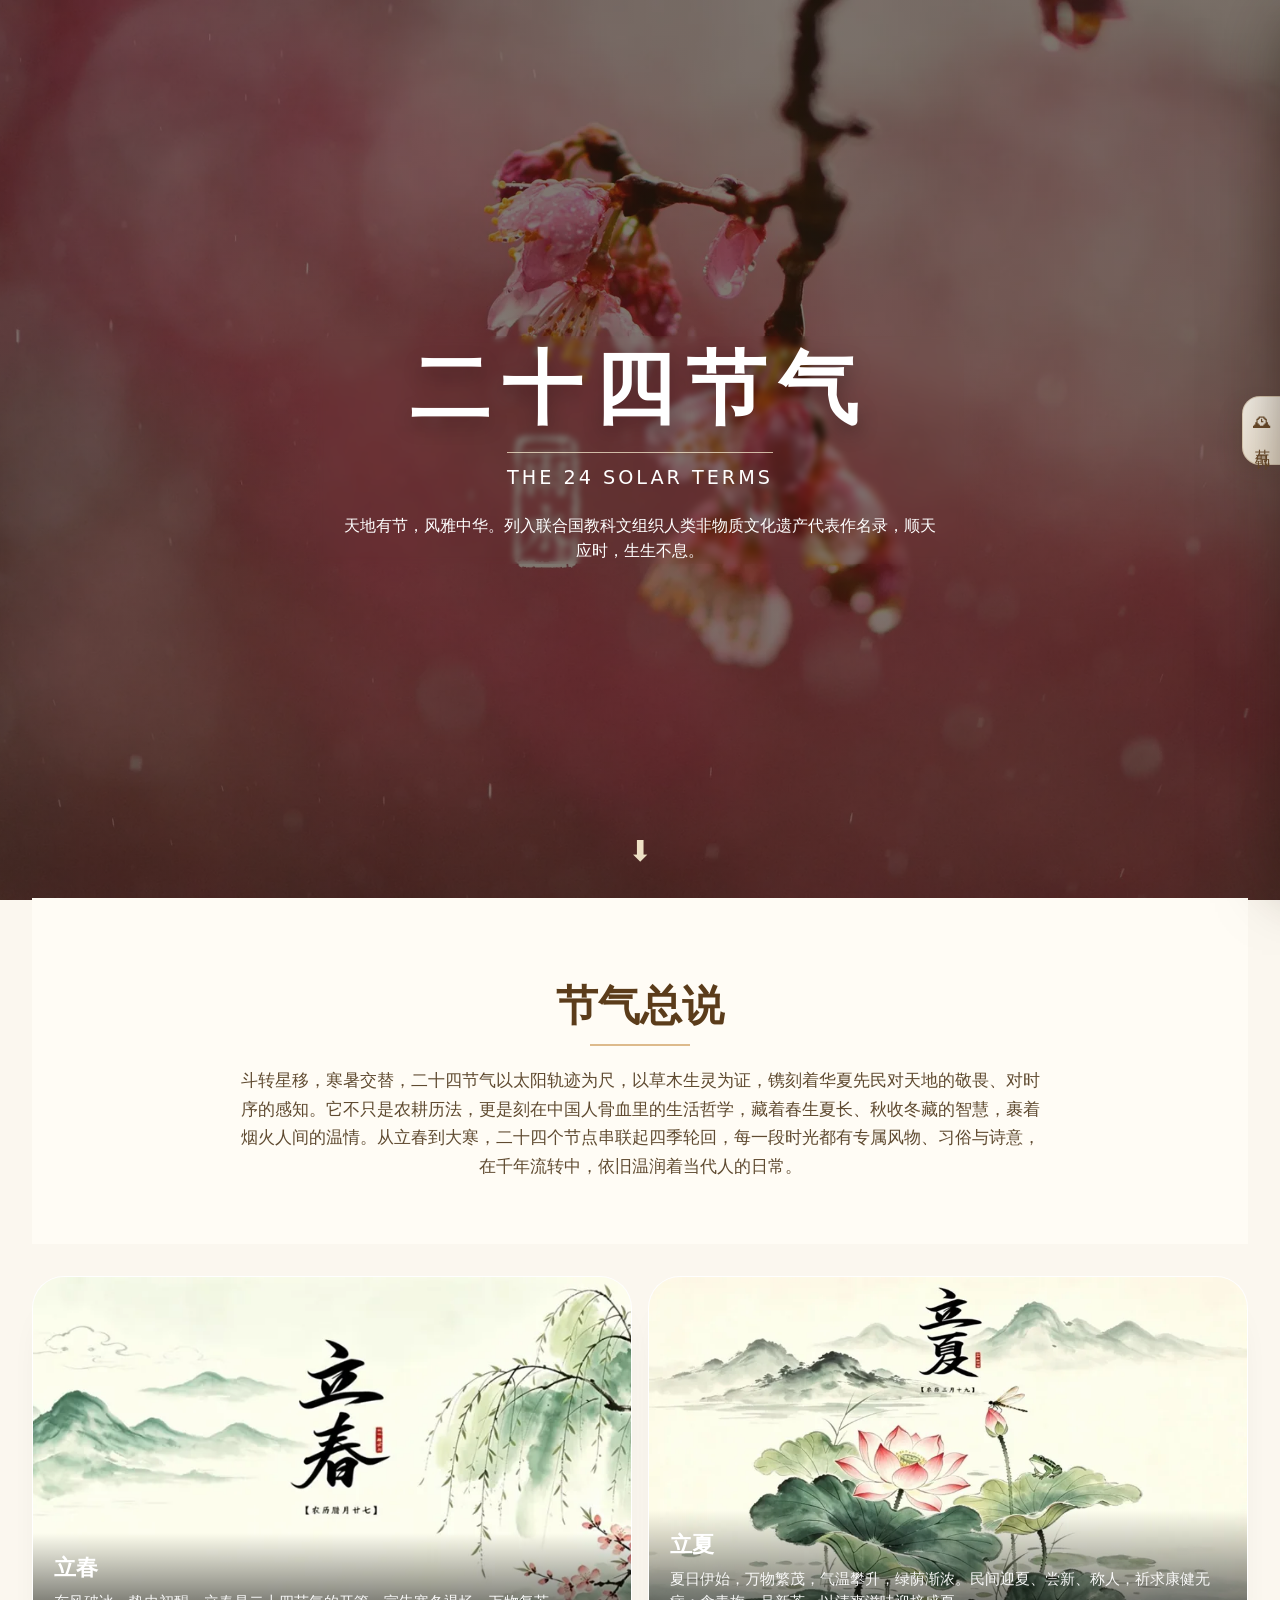
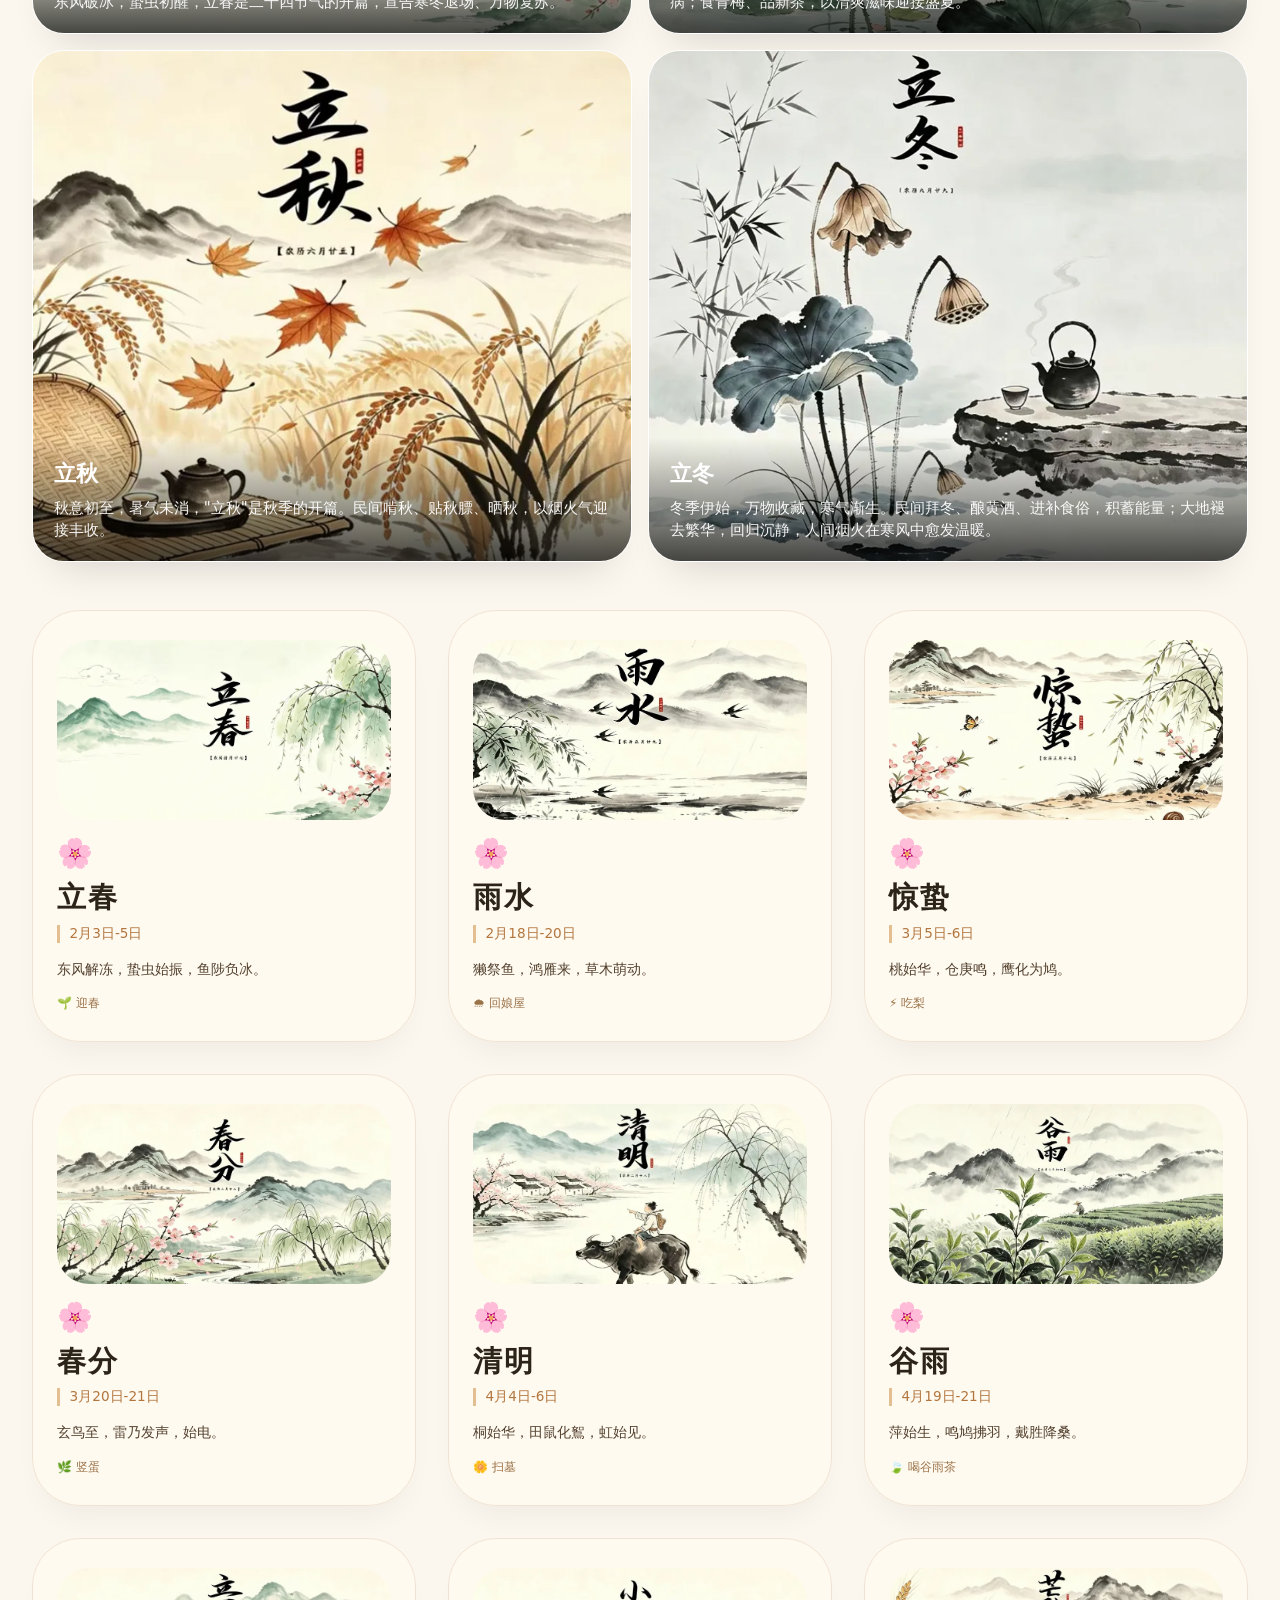
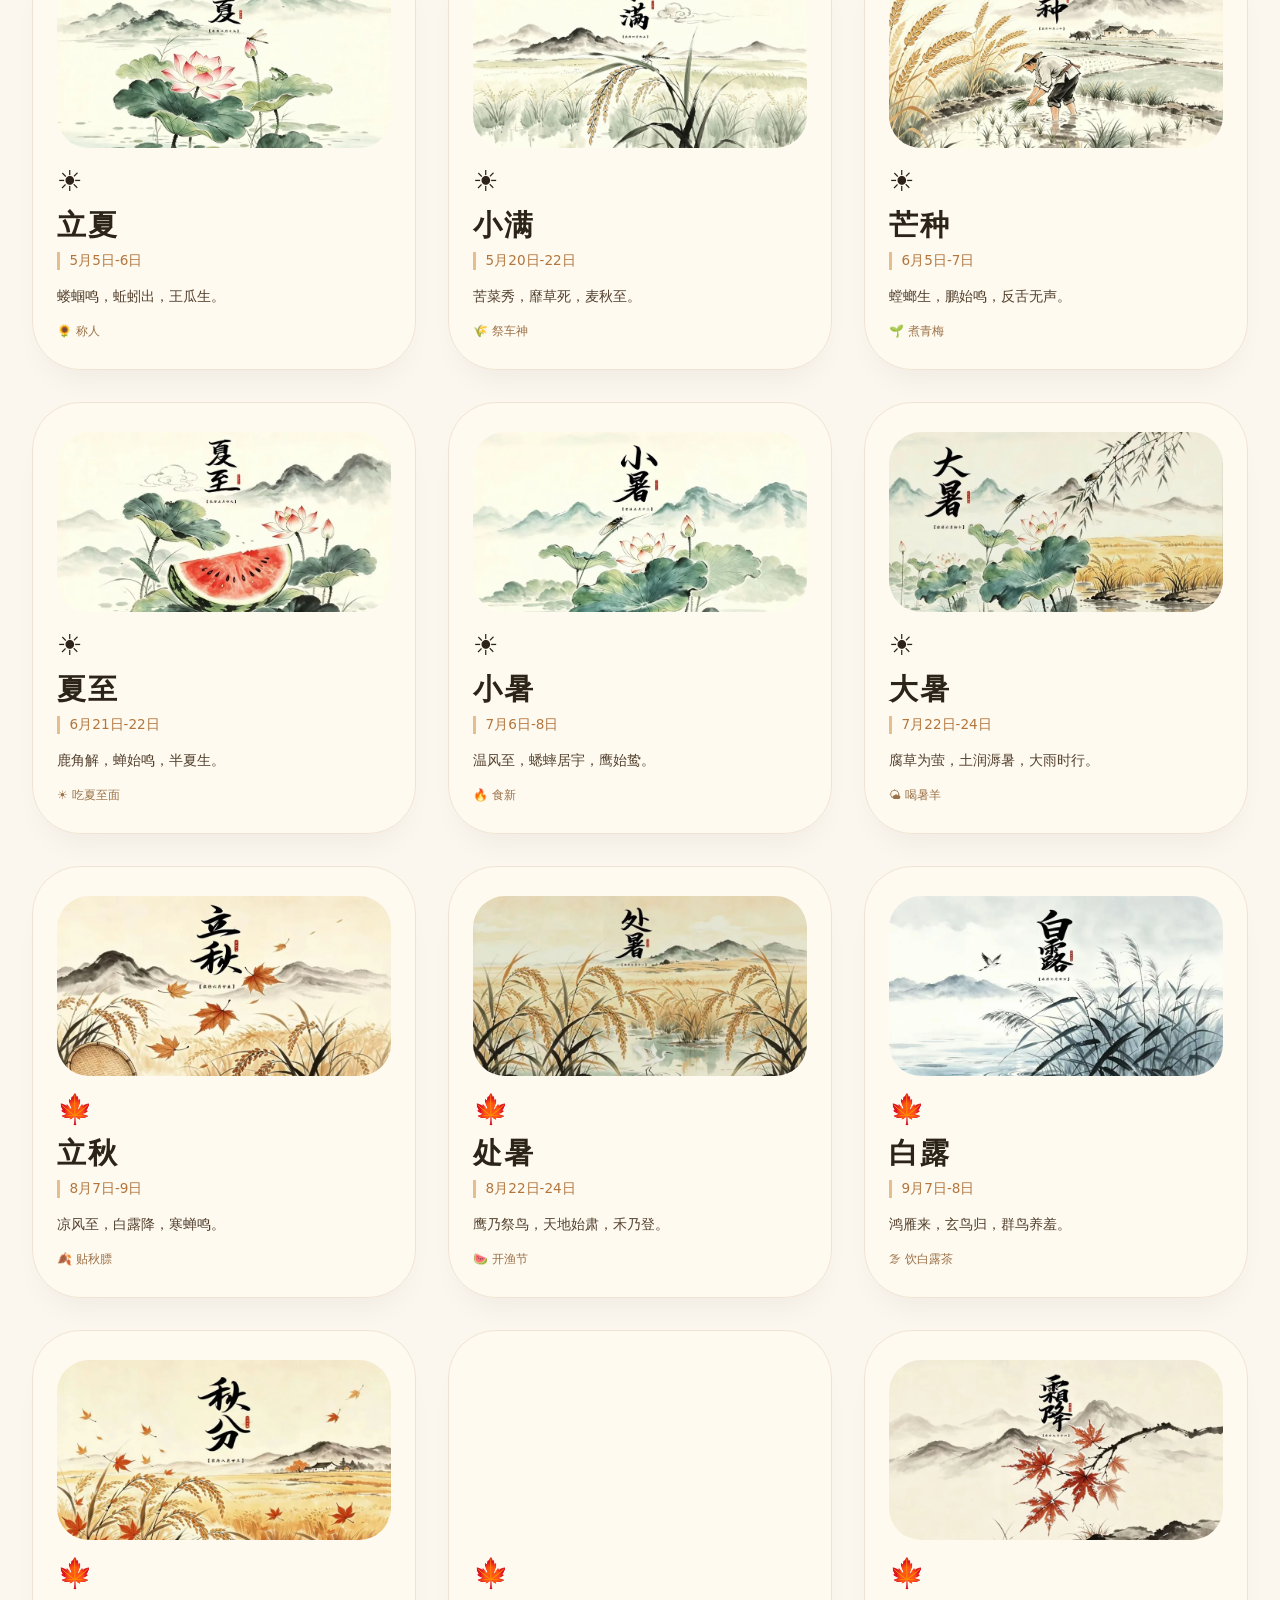
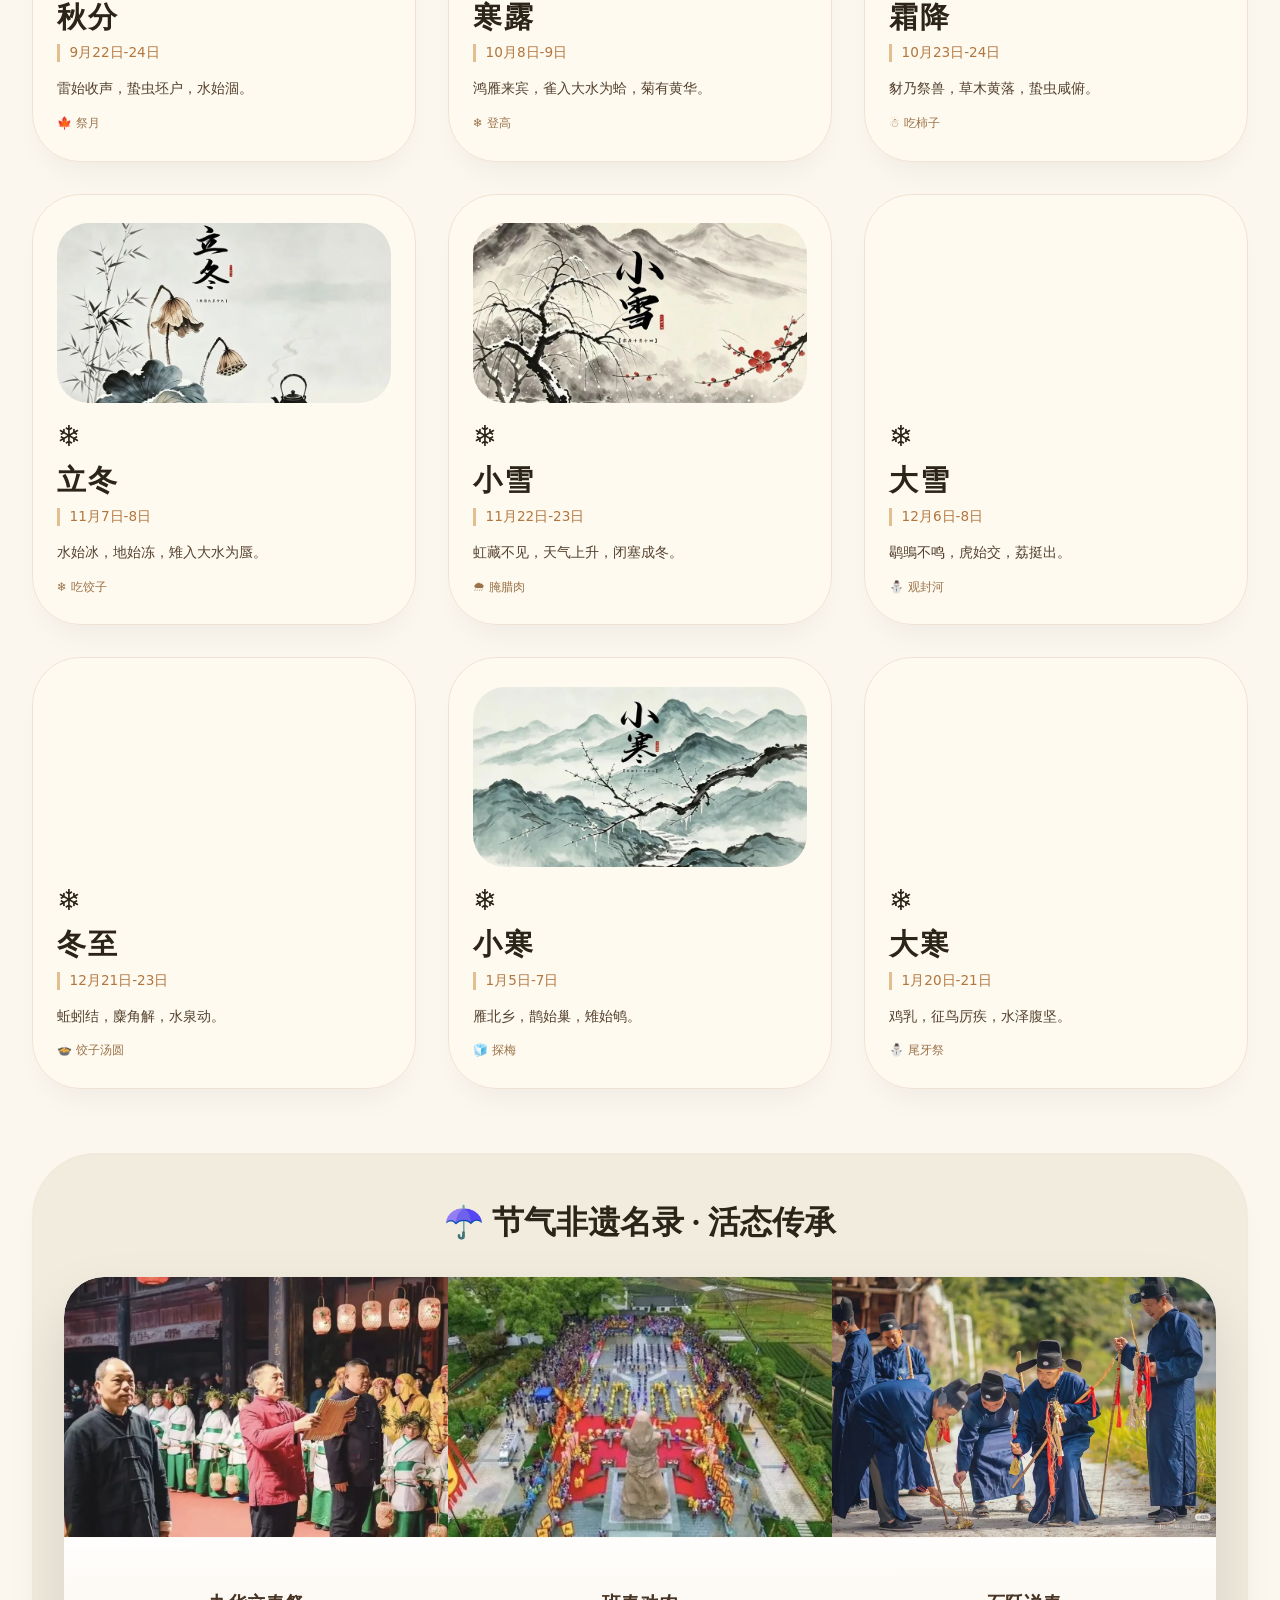
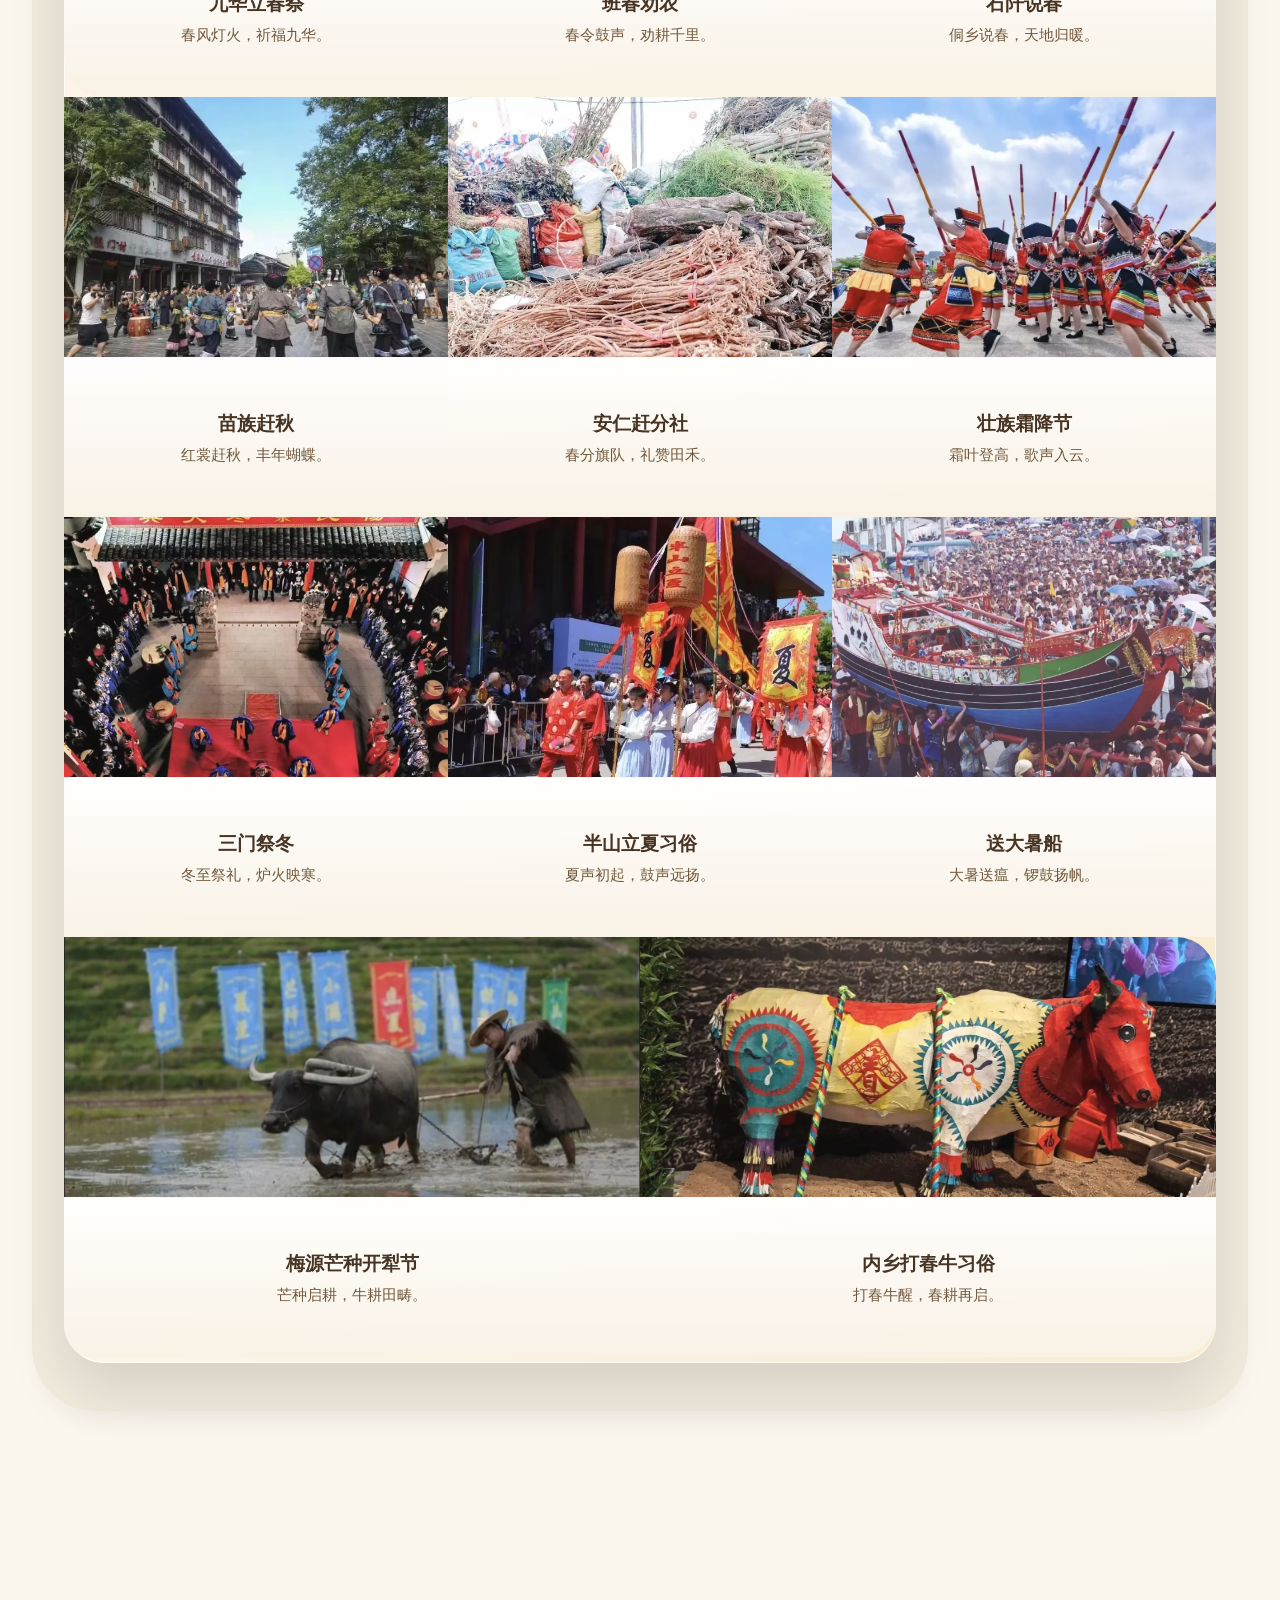
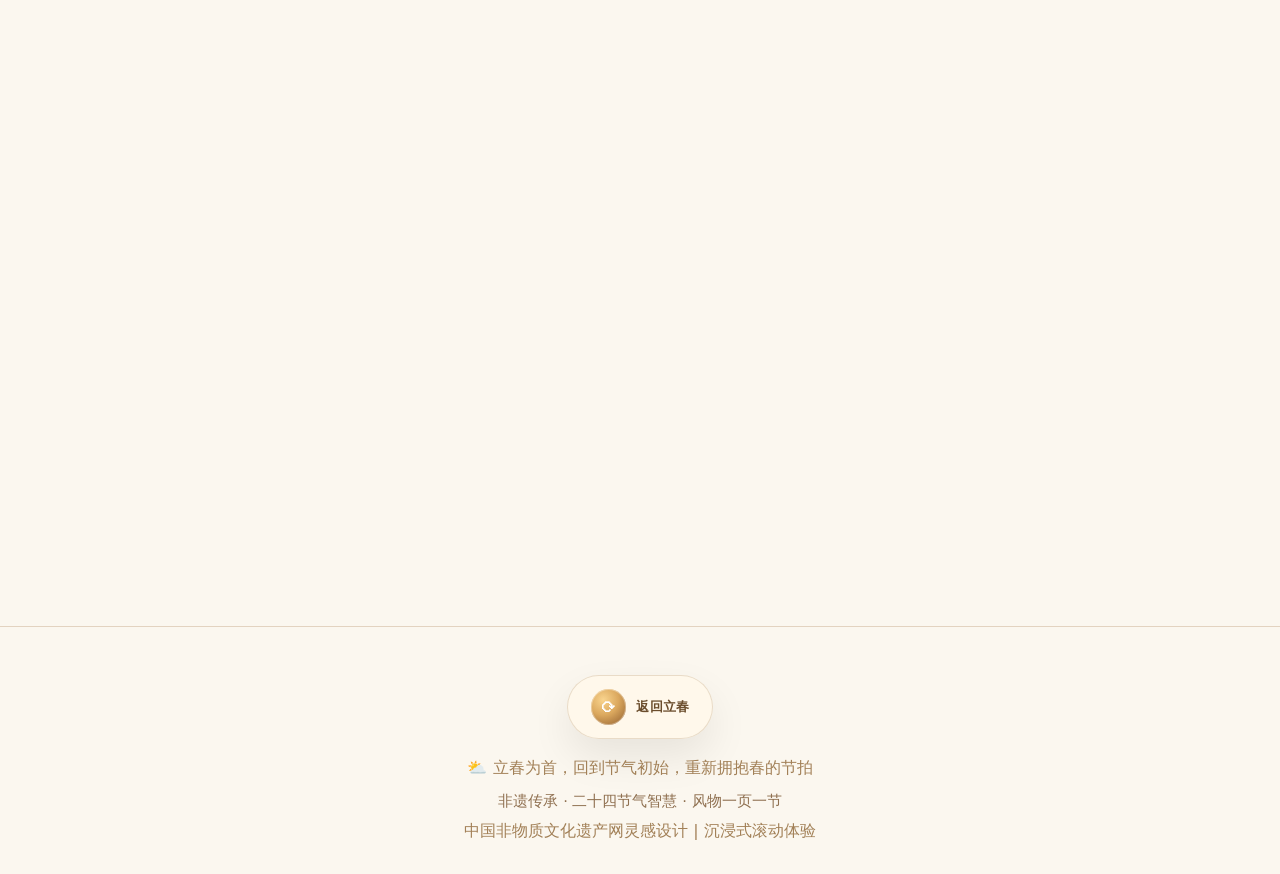
==== commit 523407c5: "优化：图片统一转 WebP（31.4MB->6.9MB）、非遗块点击后回到常态、首屏图 preload" ====
--- a/index.html
+++ b/index.html
@@ -9,10 +9,11 @@
     <meta property="og:type" content="website">
     <meta property="og:title" content="岁时纪·时光里的东方节律">
     <meta property="og:description" content="二十四节气非遗文化交互视觉网页：24 节气卡片、非遗名录、七十二候、节气钟。">
-    <meta property="og:image" content="./image/背景图雨水.jpg">
+    <meta property="og:image" content="./image/背景图雨水.webp">
     <meta name="theme-color" content="#f7f2e9">
     <link rel="icon" href="data:image/svg+xml,<svg xmlns='http://www.w3.org/2000/svg' viewBox='0 0 64 64'><rect width='64' height='64' rx='14' fill='%23f7f2e9'/><text x='32' y='43' font-size='28' text-anchor='middle' fill='%23b3772e' font-family='serif'>24</text></svg>">
     <!-- 本地化资源：不使用外部 CDN 链接 -->
+    <link rel="preload" as="image" href="./image/背景图雨水.webp" fetchpriority="high">
     <link rel="stylesheet" href="./css/style.css">
 </head>
 <body>
@@ -61,14 +62,14 @@
     <div class="season-gallery">
         <div class="season-row">
                                     <div class="season-card slide-section">
-                <img src="./image/1.立春.png" alt="立春" loading="lazy" decoding="async">
+                <img src="./image/1.立春.webp" alt="立春" loading="lazy" decoding="async">
                 <div class="season-info">
                     <h3>立春</h3>
                     <p>东风破冰，蛰虫初醒，立春是二十四节气的开篇，宣告寒冬退场、万物复苏。</p>
                 </div>
             </div>
                                     <div class="season-card slide-section delay">
-                <img src="./image/7.立夏.png" alt="立夏" loading="lazy" decoding="async">
+                <img src="./image/7.立夏.webp" alt="立夏" loading="lazy" decoding="async">
                 <div class="season-info">
                     <h3>立夏</h3>
                     <p>夏日伊始，万物繁茂，气温攀升，绿荫渐浓。民间迎夏、尝新、称人，祈求康健无病；食青梅、品新茶，以清爽滋味迎接盛夏。</p>
@@ -77,14 +78,14 @@
         </div>
         <div class="season-row">
                                     <div class="season-card slide-section delay2">
-                <img src="./image/13.立秋.png" alt="立秋" loading="lazy" decoding="async">
+                <img src="./image/13.立秋.webp" alt="立秋" loading="lazy" decoding="async">
                 <div class="season-info">
                     <h3>立秋</h3>
                     <p>秋意初至，暑气未消，"立秋"是秋季的开篇。民间啃秋、贴秋膘、晒秋，以烟火气迎接丰收。</p>
                 </div>
             </div>
                                     <div class="season-card slide-section delay3">
-                <img src="./image/19.立冬.png" alt="立冬" loading="lazy" decoding="async">
+                <img src="./image/19.立冬.webp" alt="立冬" loading="lazy" decoding="async">
                 <div class="season-info">
                     <h3>立冬</h3>
                     <p>冬季伊始，万物收藏，寒气渐生。民间拜冬、酿黄酒、进补食俗，积蓄能量；大地褪去繁华，回归沉静，人间烟火在寒风中愈发温暖。</p>
--- a/css/style.css
+++ b/css/style.css
@@ -1,4 +1,4 @@
-﻿        * {
+        * {
             margin: 0;
             padding: 0;
             box-sizing: border-box;
@@ -34,7 +34,7 @@
             height: 100vh;
             min-height: 700px;
             /* 图片资源统一放在与 index.html 同级的 image/、backgrounds/、custom-image/ 目录 */
-            background: url('../image/背景图雨水.jpg') center/cover no-repeat fixed;
+            background: url('../image/背景图雨水.webp') center/cover no-repeat fixed;
             display: flex;
             align-items: center;
             justify-content: center;
@@ -192,6 +192,8 @@
             width: 100%;
             height: 100%;
             object-fit: cover;
+            /* 插画的节气题字位于画面顶部，纵向裁切时对齐顶边，避免只剩后半字 */
+            object-position: center top;
             display: block;
         }
         .season-info {
@@ -326,7 +328,8 @@
         }
         #termFullView .nav-thumb .thumb-image {
             background-size: cover;
-            background-position: center;
+            /* 缩略导航同样顶对齐，避免节气题字被裁掉 */
+            background-position: center top;
             min-height: 110px;
         }
         #termFullView .nav-thumb .thumb-label {
@@ -397,6 +400,8 @@
             width: 100%;
             height: 100%;
             object-fit: cover;
+            /* 同 season-card：题字在顶部，顶对齐保证节气名完整可见 */
+            object-position: center top;
             display: block;
         }
         .card.reveal {
@@ -514,7 +519,8 @@
             border-bottom-right-radius: 40px;
         }
         .heritage-block:hover,
-        .heritage-block:focus-within {
+        /* 键鼠区分：仅键盘聚焦时保持展开，鼠标点击后移出即回到常态 */
+.heritage-block:focus-visible {
             flex: 6 1 0;
             transform: translateY(-28px) rotateX(10deg) rotateY(2deg) scale(1.08);
             box-shadow: 0 50px 140px rgba(0,0,0,0.34);
@@ -589,7 +595,7 @@
             gap: 0.6rem;
         }
         .heritage-block:hover .block-extra,
-        .heritage-block:focus-within .block-extra {
+        .heritage-block:focus-visible .block-extra {
             transform: translateY(0);
             opacity: 1;
         }
@@ -620,7 +626,7 @@
                 min-width: calc(33.333% - 0.75rem);
             }
             .heritage-block:hover,
-            .heritage-block:focus-within {
+            .heritage-block:focus-visible {
                 flex: 1 1 calc(33.333% - 0.75rem);
             }
         }
@@ -629,7 +635,7 @@
                 min-width: calc(50% - 0.75rem);
             }
             .heritage-block:hover,
-            .heritage-block:focus-within {
+            .heritage-block:focus-visible {
                 flex: 1 1 calc(50% - 0.75rem);
             }
         }
@@ -644,7 +650,7 @@
                 flex: 0 0 80vw;
             }
             .heritage-block:hover,
-            .heritage-block:focus-within {
+            .heritage-block:focus-visible {
                 flex: 0 0 90vw;
             }
         }
@@ -657,7 +663,7 @@
                 flex: 1 1 auto;
             }
             .heritage-block:hover,
-            .heritage-block:focus-within {
+            .heritage-block:focus-visible {
                 transform: none;
             }
         }
@@ -736,7 +742,7 @@
             font-size: 2rem;
             cursor: pointer;
         }
-                /* ===== 节气钟样式 — 中国风·以节气钟.jpg为背景 ===== */
+                /* ===== 节气钟样式 — 中国风·以节气钟.webp为背景 ===== */
                 .solar-clock-section {
                     position: relative;
                     max-width: 760px;
@@ -748,11 +754,11 @@
                                 0 0 0 1px rgba(200, 178, 148, 0.5);
                     font-family: 'Noto Serif SC', '华文楷体', 'KaiTi', 'SimSun', serif;
                 }
-                /* 背景图 — 节气钟.jpg 全幅铺满 */
+                /* 背景图 — 节气钟.webp 全幅铺满 */
                 .solar-clock-section .clock-bg-layer {
                     position: absolute;
                     inset: 0;
-                    background-image: url('../image/节气钟.jpg');
+                    background-image: url('../image/节气钟.webp');
                     background-size: cover;
                     background-position: center;
                     background-repeat: no-repeat;
@@ -1031,7 +1037,7 @@
             inset: 0;
             z-index: 9999;
             background: #000;
-            background-image: url('../image/节气钟全屏.jpg');
+            background-image: url('../image/节气钟全屏.webp');
             background-size: cover;
             background-position: center;
             background-repeat: no-repeat;
